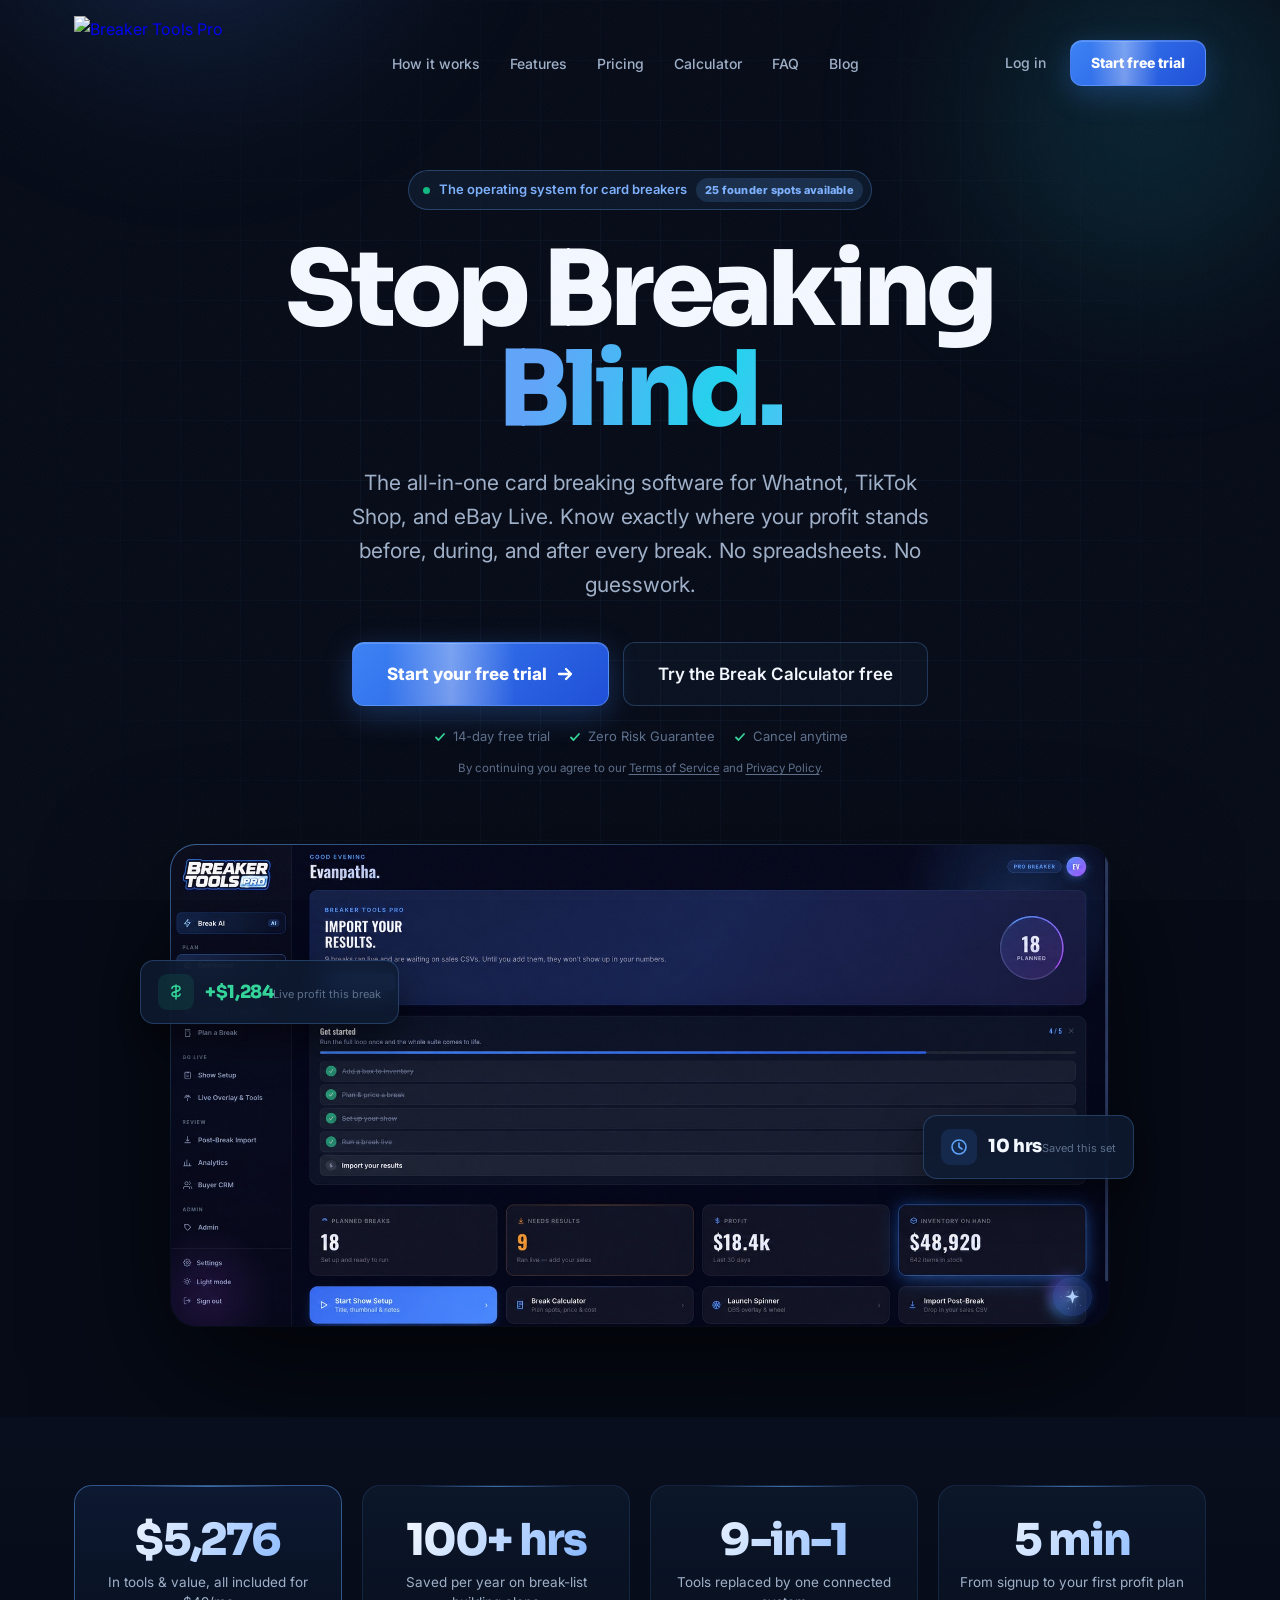
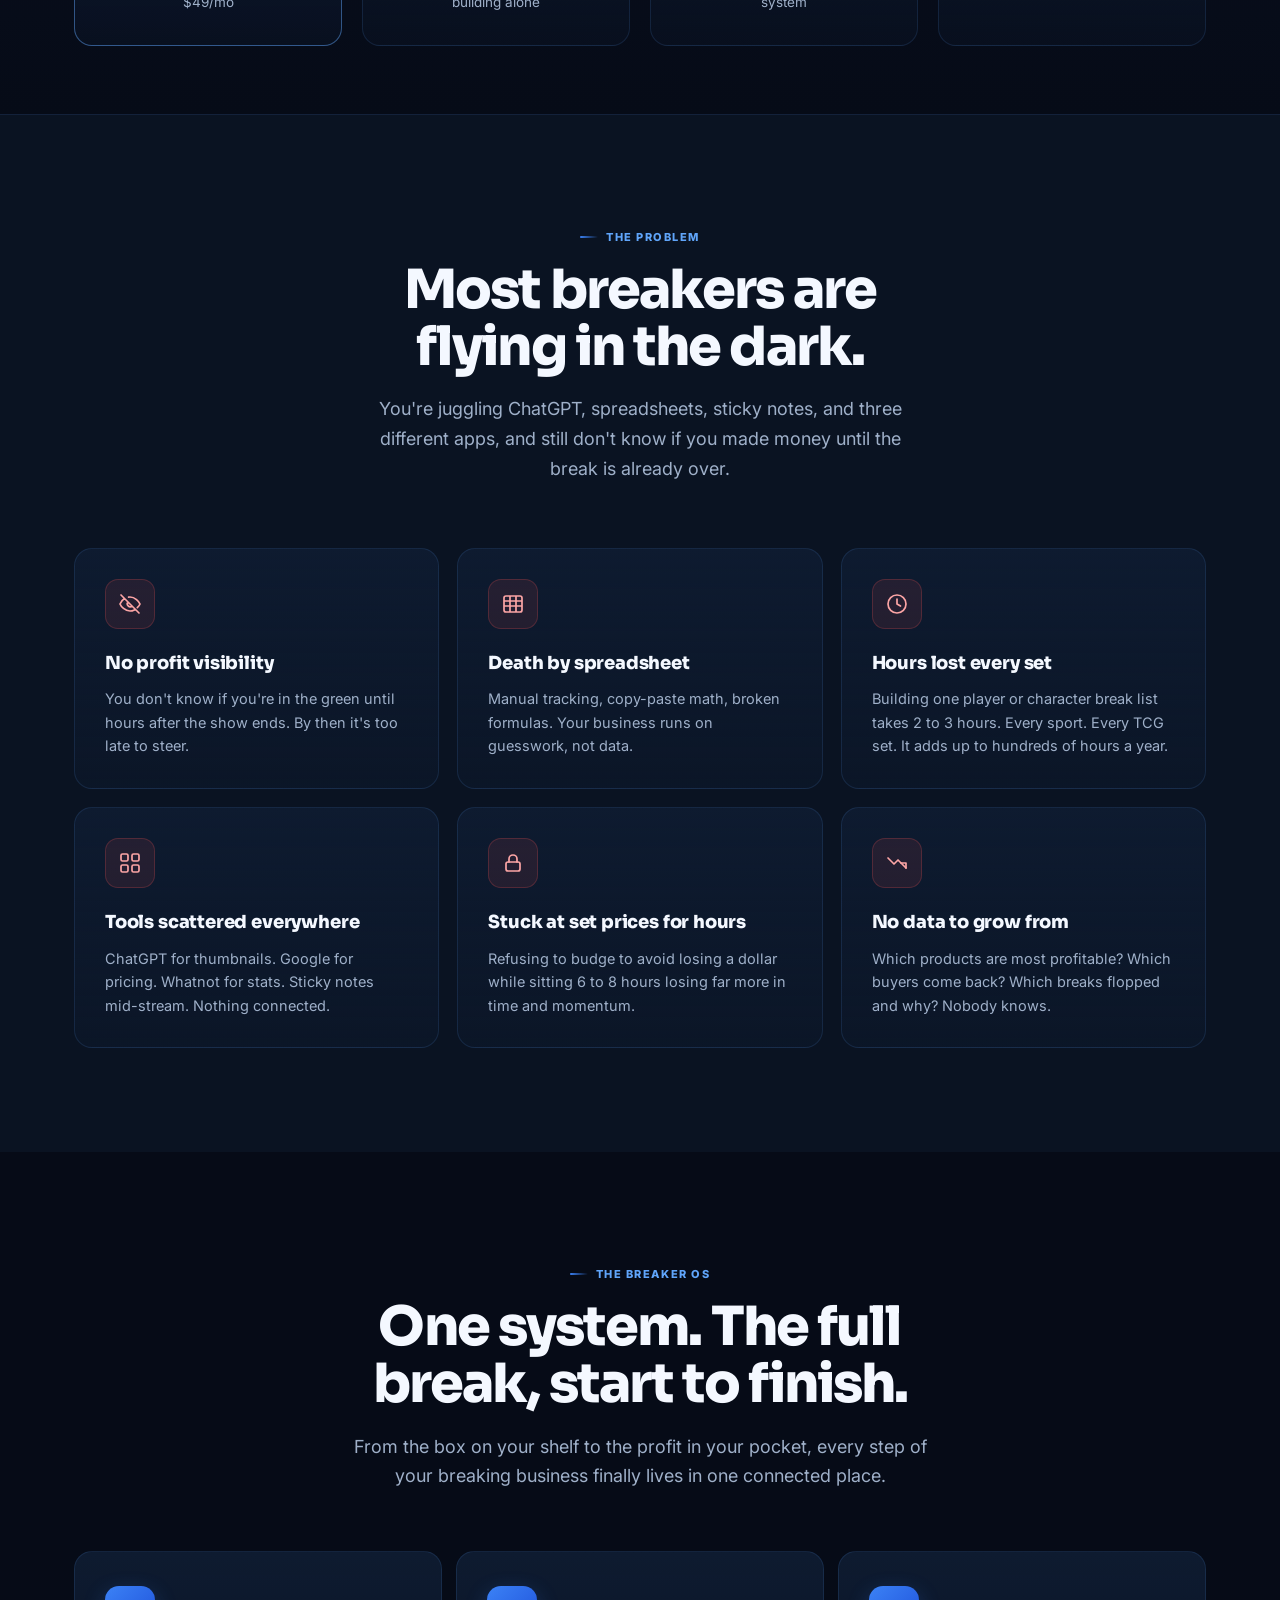
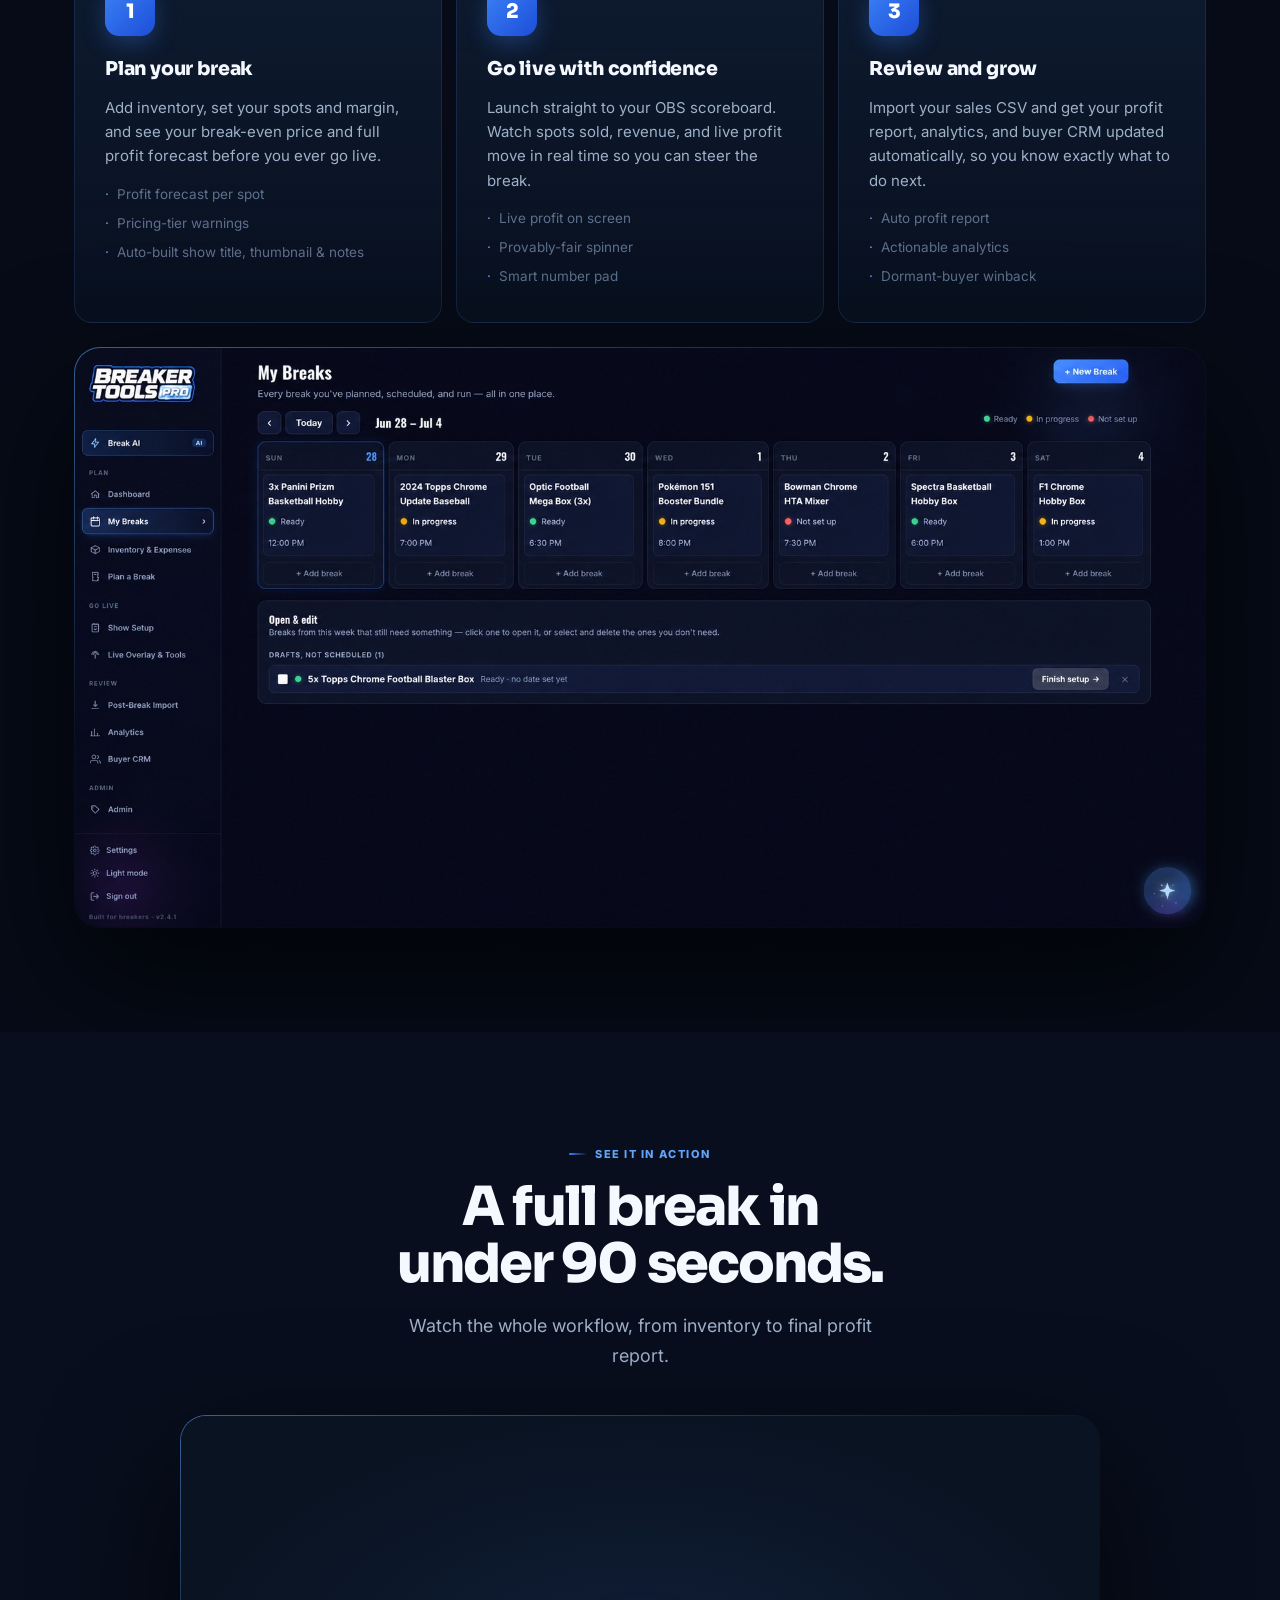
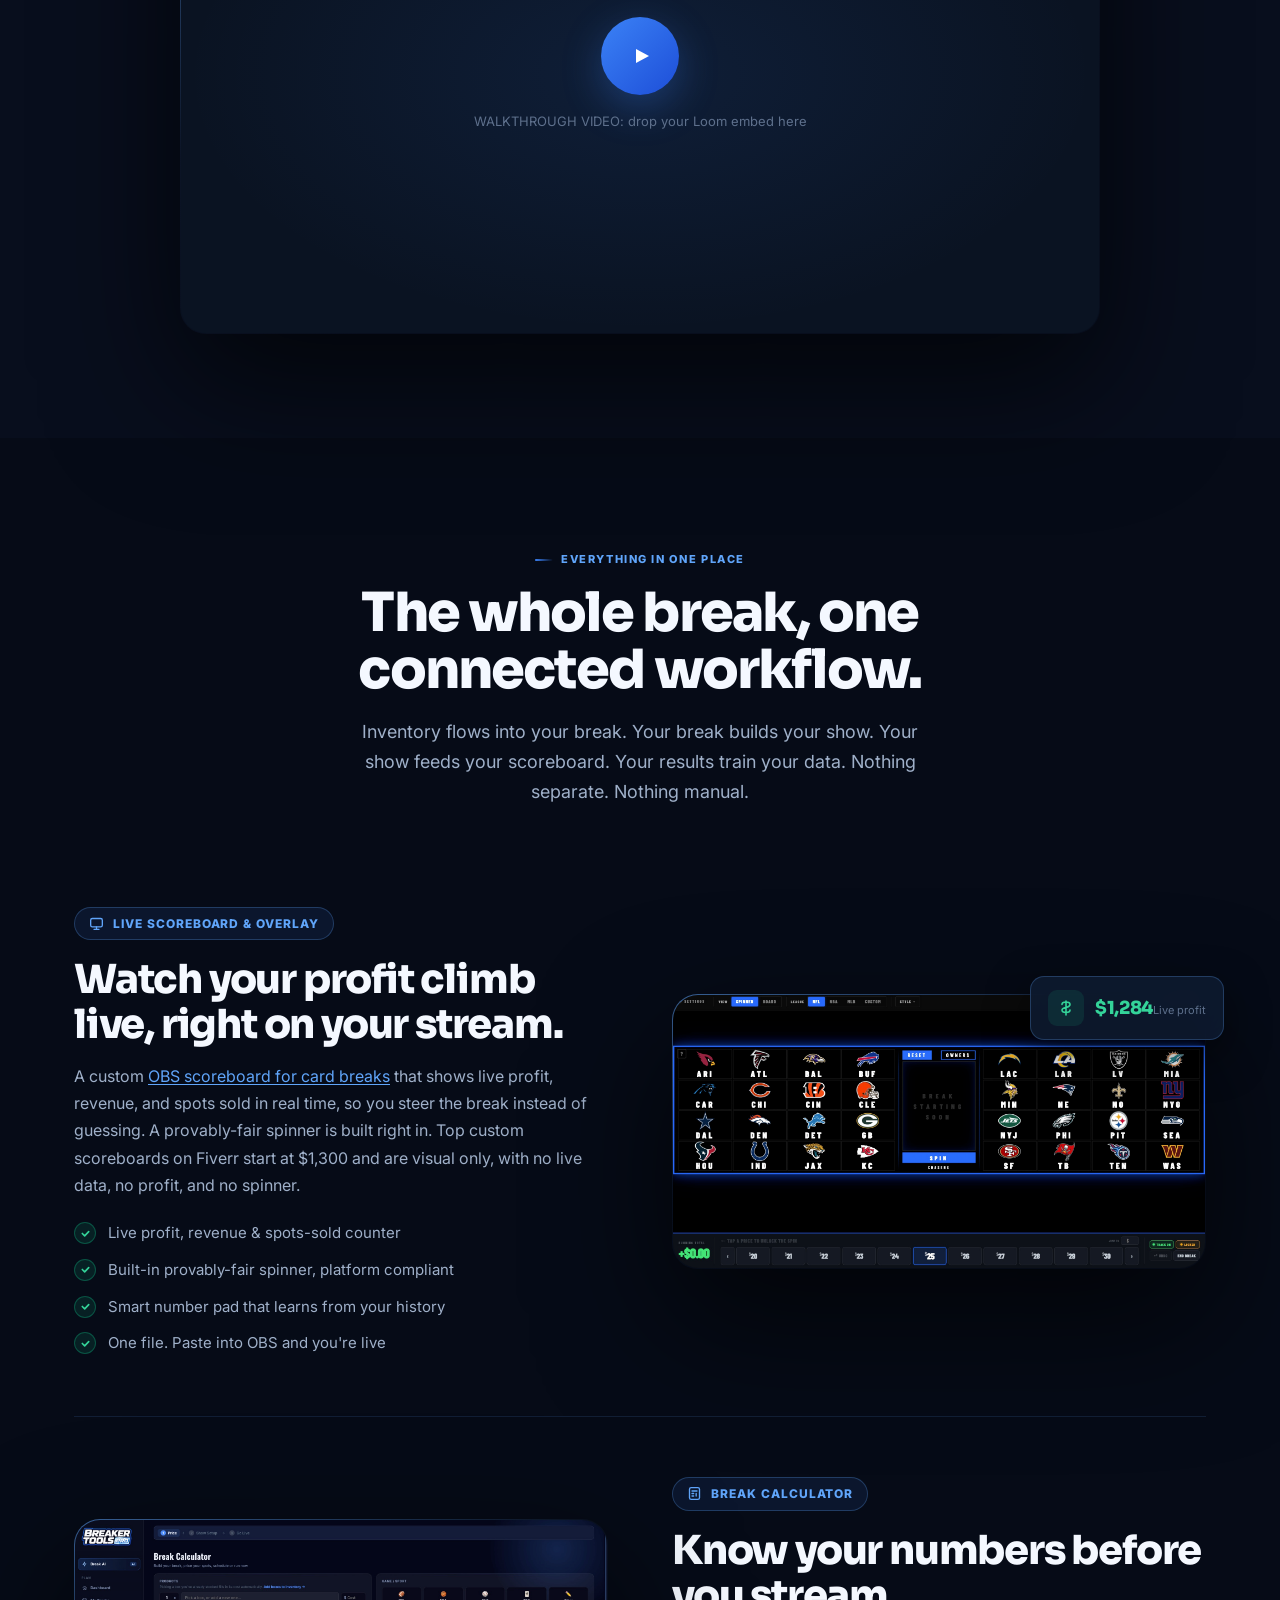
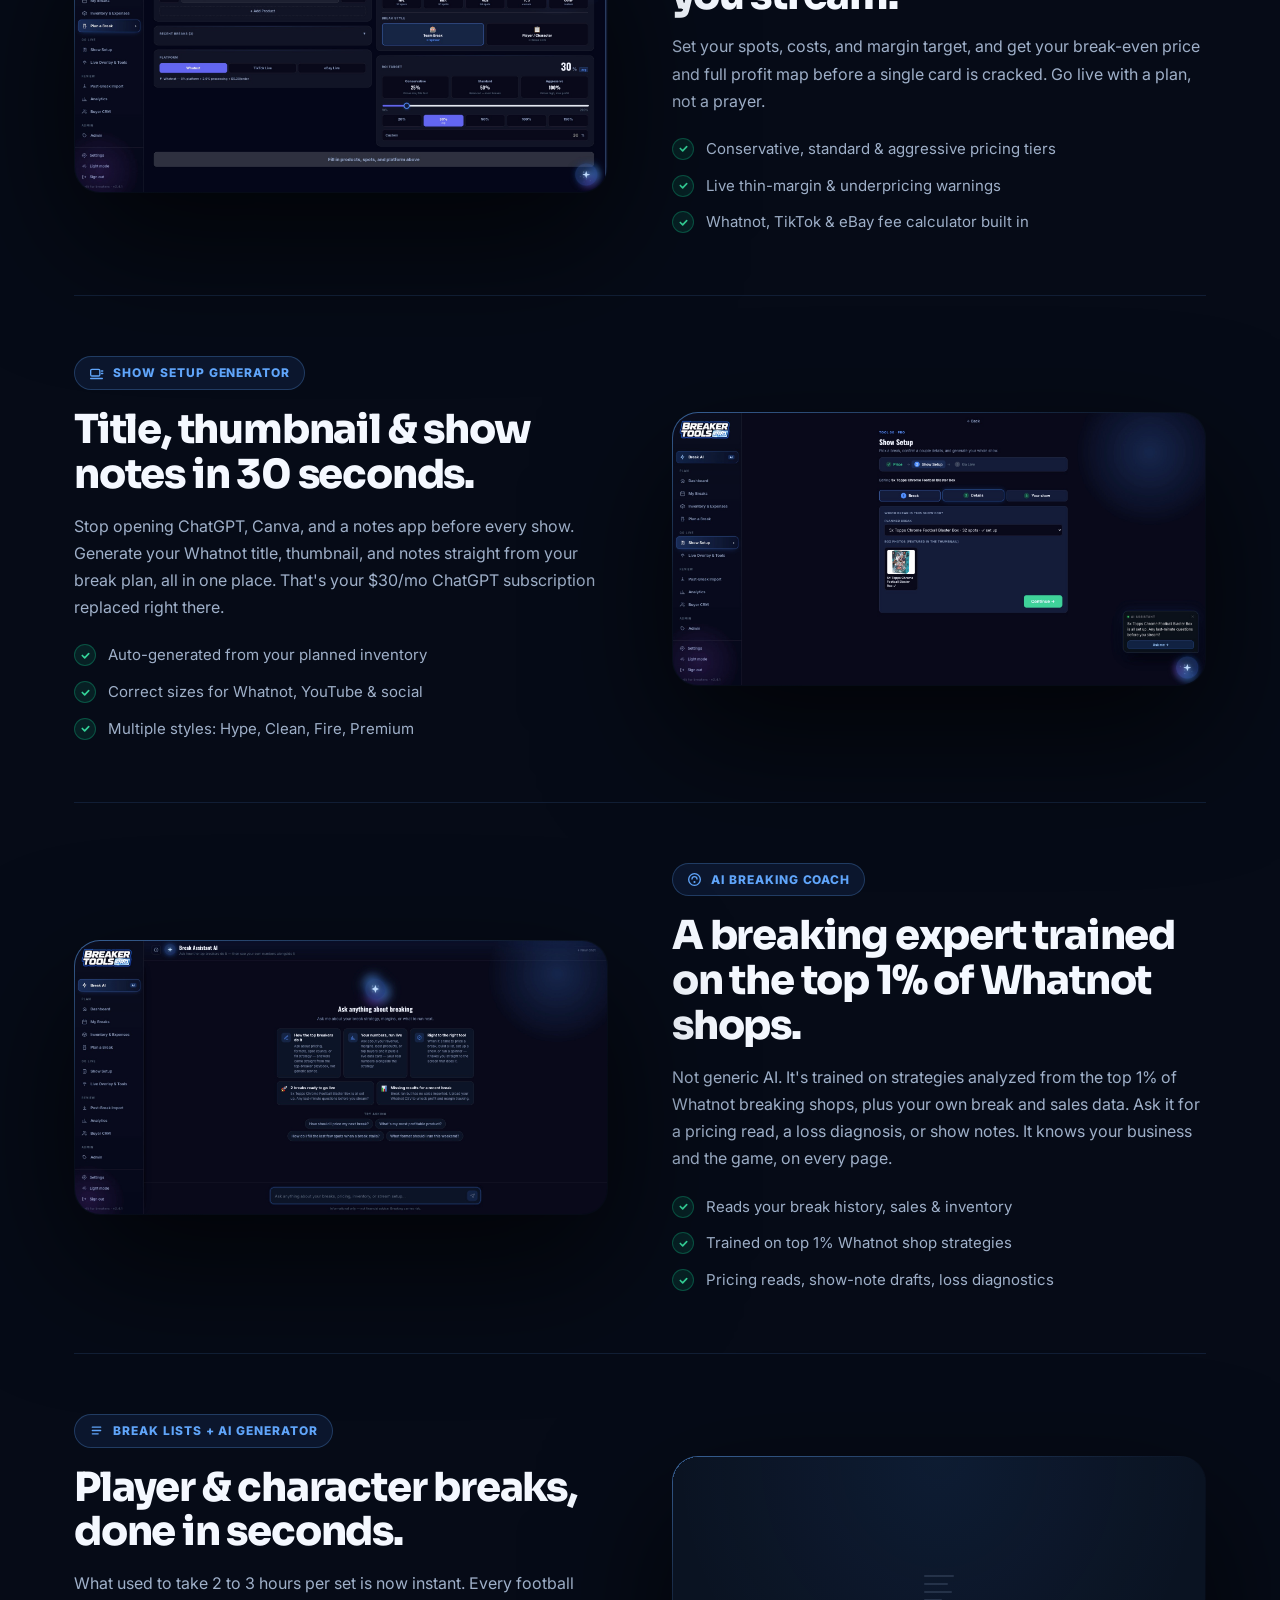
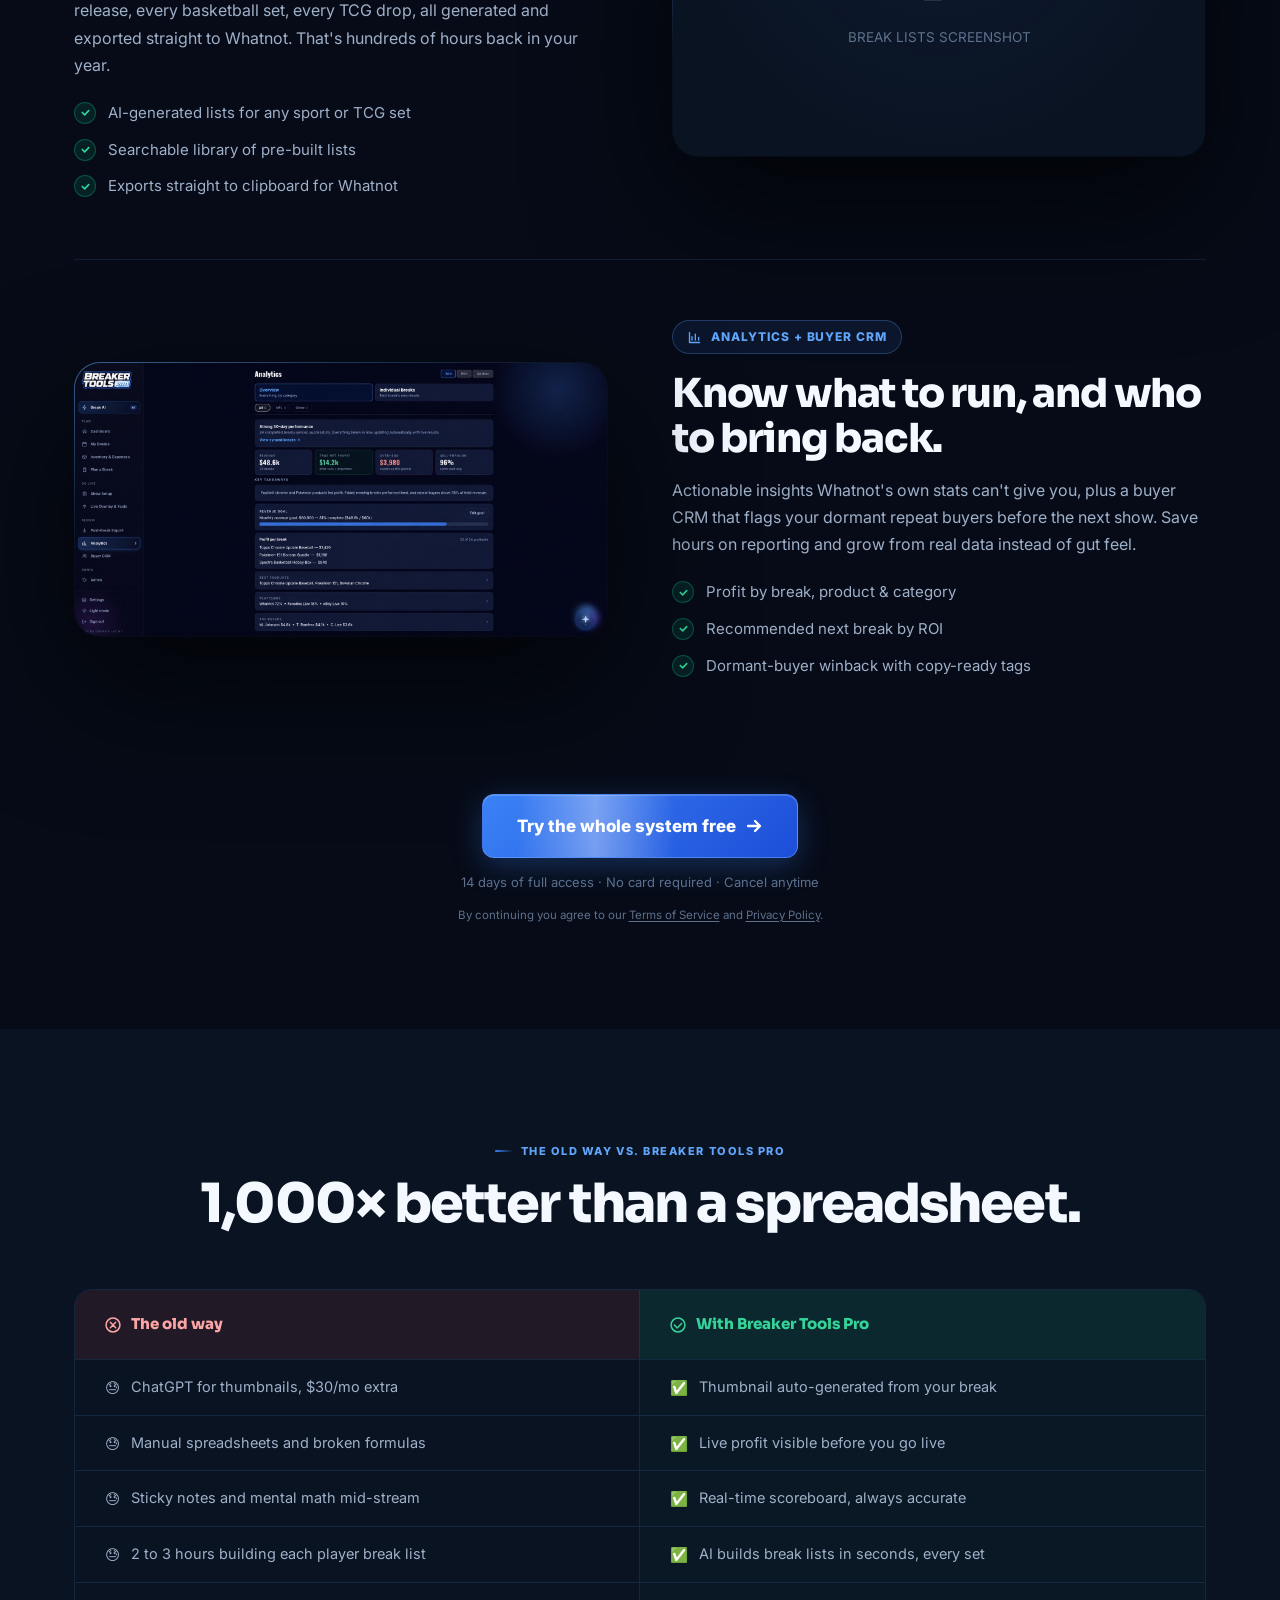
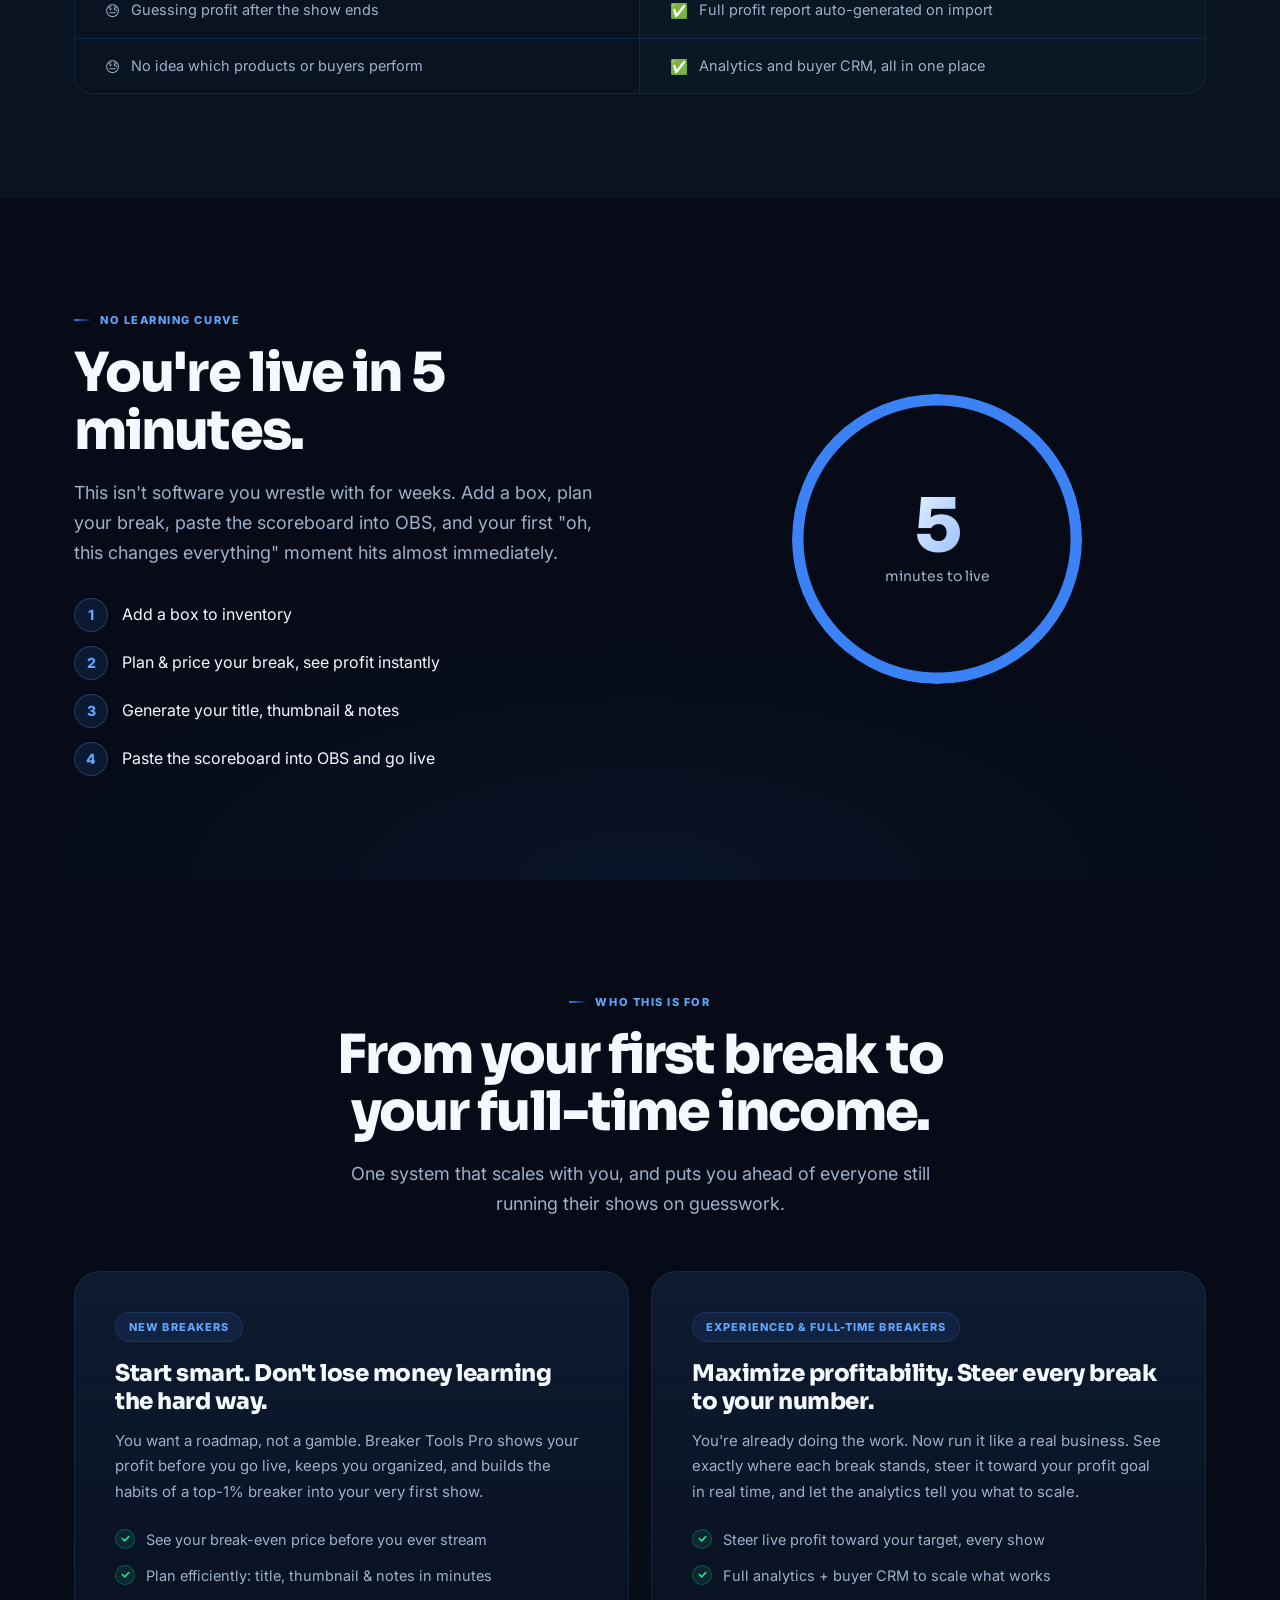
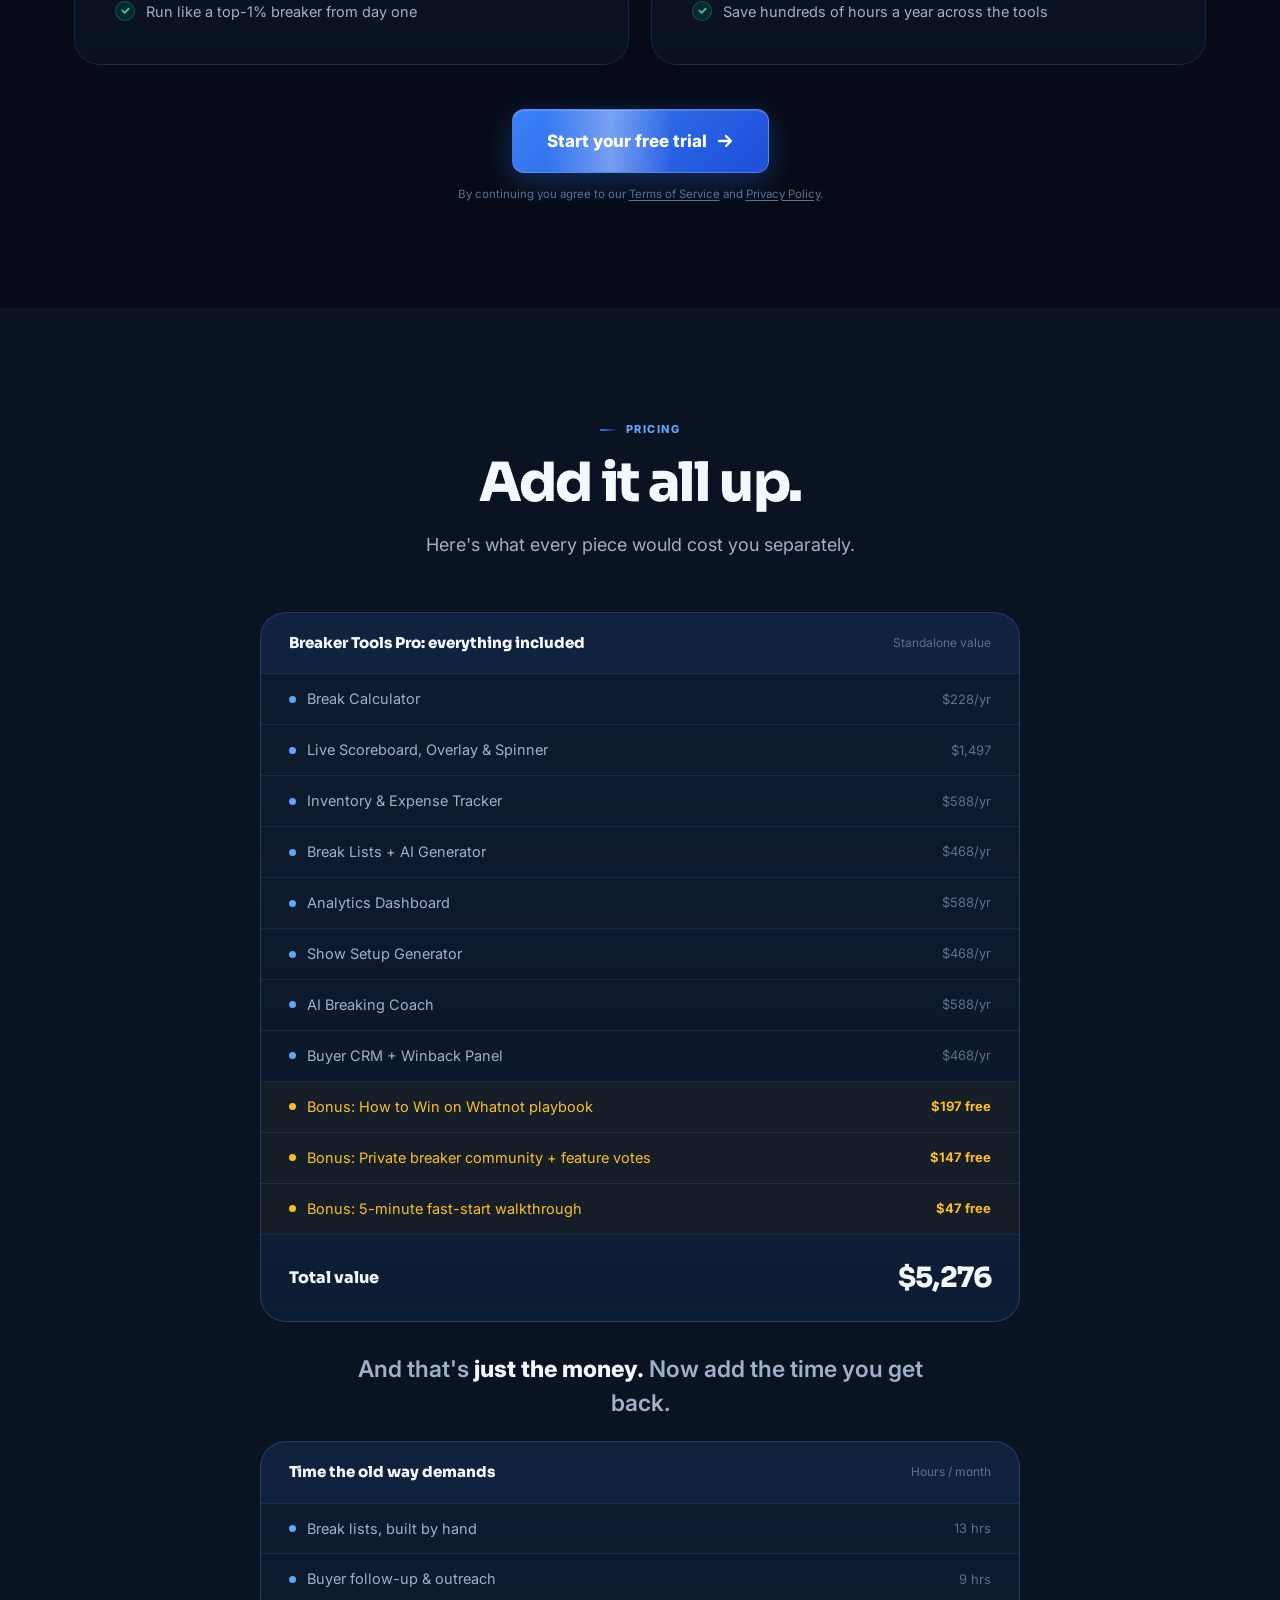
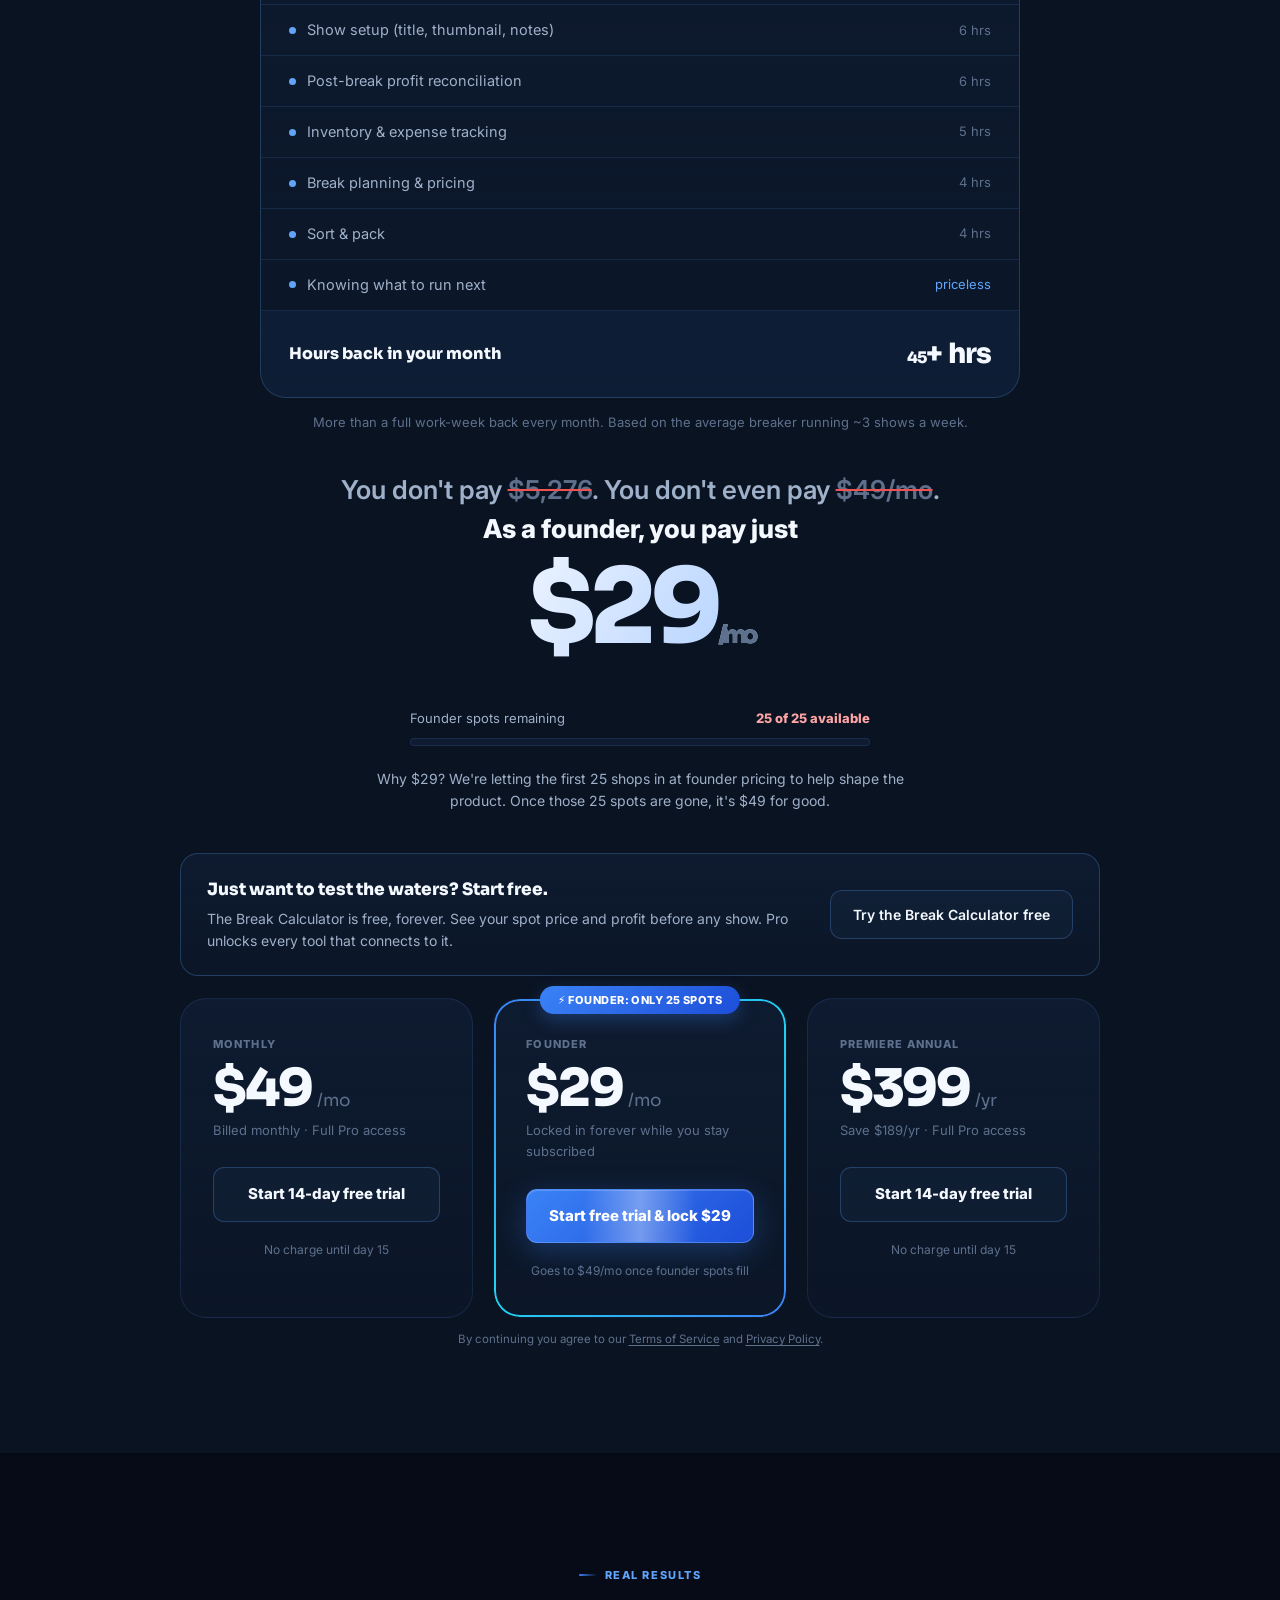
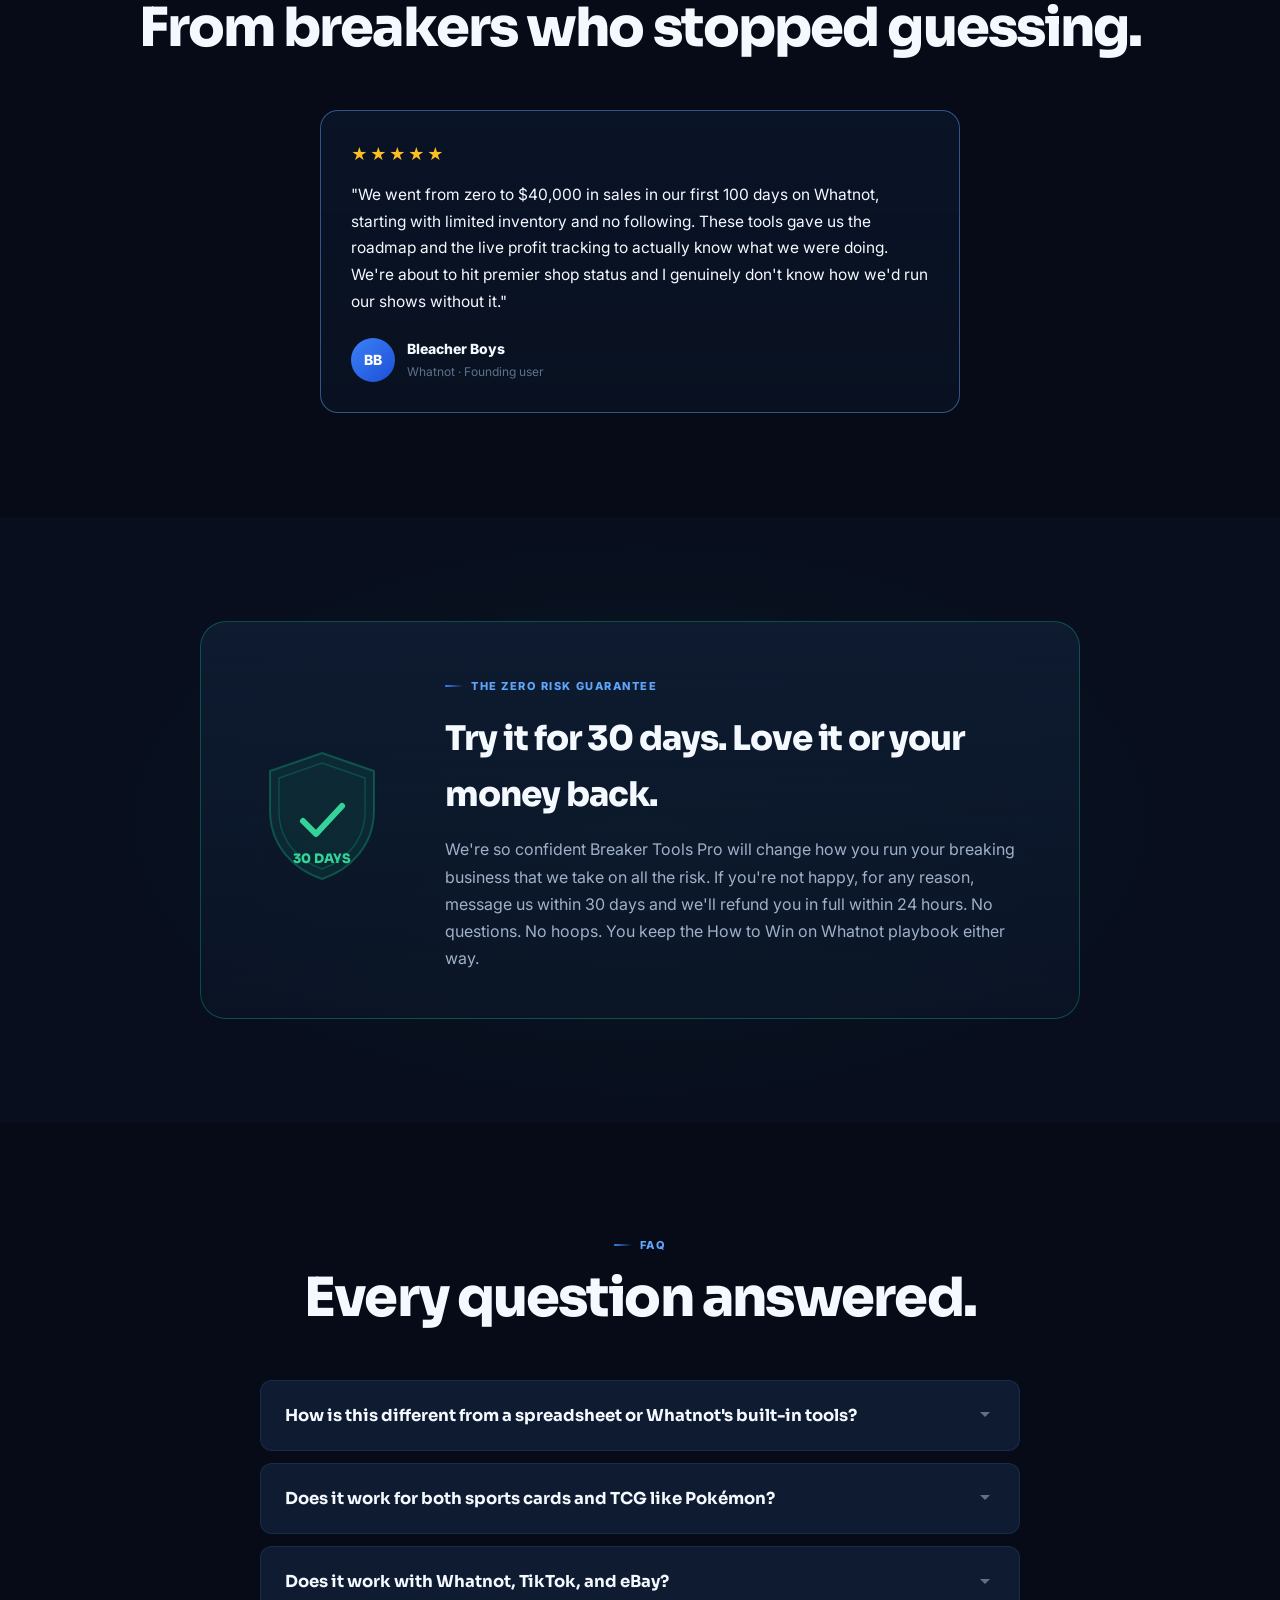
==== public/index.html @ 781dc57d "Free trial goes straight to signup: no card, no Stripe on the front door All 9 trial CTAs now link t" ====
<!DOCTYPE html>
<html lang="en">
<head>
  <meta charset="UTF-8" />
  <meta name="viewport" content="width=device-width, initial-scale=1.0" />
  <title>Card Breaking Software for Whatnot, TikTok &amp; eBay — Breaker Tools Pro</title>
  <meta name="description" content="The all-in-one card breaking software for Whatnot, TikTok Shop &amp; eBay Live breakers: break calculator, live OBS profit scoreboard, provably-fair spinner, AI break lists, and analytics in one connected system." />
  <meta name="keywords" content="card breaking software, breaking software, whatnot breaking software, fanatics live breaking software, obs overlay for card breaks, break calculator, sports card breaking software, tcg breaking software" />
  <meta property="og:title" content="Breaker Tools Pro — Card Breaking Software for Whatnot, TikTok &amp; eBay" />
  <meta property="og:description" content="Plan, run, and review every break in one place. Live OBS profit scoreboard, break calculator, AI break lists, and analytics for card breakers." />
  <meta property="og:type" content="website" />
  <meta property="og:url" content="https://breakertools.pro/" />
  <meta property="og:image" content="https://breakertools.pro/shot-dashboard.jpg" />
  <meta property="og:image:width" content="1752" />
  <meta property="og:image:height" content="898" />
  <meta name="twitter:card" content="summary_large_image" />
  <meta name="twitter:title" content="Breaker Tools Pro · Stop Breaking Blind" />
  <meta name="twitter:description" content="Know your profit before, during, and after every break. No spreadsheets. No guesswork." />
  <meta name="twitter:image" content="https://breakertools.pro/shot-dashboard.jpg" />
  <link rel="canonical" href="https://breakertools.pro/" />
  <link rel="icon" href="/favicon.svg" type="image/svg+xml" />
  <meta name="theme-color" content="#060B17" />
  <link rel="preload" as="image" href="/shot-dashboard.jpg" fetchpriority="high" />
  <link rel="preconnect" href="https://fonts.googleapis.com" />
  <link rel="preconnect" href="https://fonts.gstatic.com" crossorigin />
  <link href="https://fonts.googleapis.com/css2?family=Inter:wght@400;500;600;700;800;900&family=Sora:wght@600;700;800&display=swap" rel="stylesheet" />
  <script type="application/ld+json">
  {
    "@context": "https://schema.org",
    "@type": "SoftwareApplication",
    "name": "Breaker Tools Pro",
    "alternateName": "Card Breaking Software for Whatnot, TikTok & eBay",
    "url": "https://breakertools.pro/",
    "applicationCategory": "BusinessApplication",
    "applicationSubCategory": "Card Breaking Software",
    "operatingSystem": "Web",
    "description": "All-in-one card breaking software for sports card and TCG breakers on Whatnot, TikTok Shop, and eBay Live. Plan breaks with a fee-aware break calculator, track live profit on an OBS scoreboard while you stream, run a provably-fair spinner, generate AI break lists and show setups, and grow with analytics and a buyer CRM.",
    "featureList": [
      "Break calculator with Whatnot, TikTok Shop and eBay Live fees built in",
      "Live OBS profit scoreboard and stream overlay",
      "Provably-fair random spinner with per-platform compliance",
      "AI-generated player and character break lists",
      "Show Setup generator: titles, thumbnails and notes",
      "Profit analytics and buyer CRM"
    ],
    "offers": [
      { "@type": "Offer", "name": "Monthly", "price": "39", "priceCurrency": "USD" },
      { "@type": "Offer", "name": "Founder", "price": "29", "priceCurrency": "USD" },
      { "@type": "Offer", "name": "Annual", "price": "390", "priceCurrency": "USD" }
    ],
    "publisher": { "@type": "Organization", "name": "Breaker Tools Pro", "url": "https://breakertools.pro/" }
  }
  </script>
  <script type="application/ld+json">
  {
    "@context": "https://schema.org",
    "@type": "Organization",
    "name": "Breaker Tools Pro",
    "url": "https://breakertools.pro/",
    "logo": "https://breakertools.pro/logo.png",
    "description": "Breaker Tools Pro is card breaking software built by breakers, for breakers who run live card breaks on Whatnot, TikTok Shop, and eBay Live."
  }
  </script>
  <script type="application/ld+json">
  {
    "@context": "https://schema.org",
    "@type": "WebSite",
    "name": "Breaker Tools Pro",
    "url": "https://breakertools.pro/"
  }
  </script>
  <script type="application/ld+json">
  {
    "@context": "https://schema.org",
    "@type": "FAQPage",
    "mainEntity": [
      { "@type": "Question", "name": "What is the best breaking software for Whatnot?", "acceptedAnswer": { "@type": "Answer", "text": "Breaker Tools Pro is a purpose-built breaking software for Whatnot breakers. It plans your break with a Whatnot-fee-aware calculator, shows live profit on an OBS scoreboard while you stream, runs a provably-fair spinner, and builds your break lists and show setup — one connected system instead of a stack of spreadsheets and separate tools." } },
      { "@type": "Question", "name": "Does Breaker Tools Pro work with Whatnot, TikTok Shop, and eBay Live?", "acceptedAnswer": { "@type": "Answer", "text": "Yes. The break planning, OBS scoreboard, provably-fair spinner, break lists, and analytics work alongside any live-selling platform including Whatnot, TikTok Shop, and eBay Live. The break calculator has built-in fee presets for Whatnot, TikTok Shop, and eBay Live, plus a custom fee field for any other platform." } },
      { "@type": "Question", "name": "Is there an OBS overlay or scoreboard for card breaks?", "acceptedAnswer": { "@type": "Answer", "text": "Yes. Breaker Tools Pro includes a live OBS scoreboard overlay built specifically for card breaks. It shows real-time profit, revenue, and spots sold, includes a provably-fair spinner, and drops into any stream as a single OBS browser source — no editing software needed." } },
      { "@type": "Question", "name": "How is it different from a spreadsheet or Whatnot's built-in tools?", "acceptedAnswer": { "@type": "Answer", "text": "Spreadsheets and platform stats tell you what happened after the fact. Breaker Tools Pro is one connected system: it plans your break, shows your profit live while you stream, builds your lists and show setup, and turns results into analytics." } },
      { "@type": "Question", "name": "Does it work for both sports cards and TCG like Pokémon?", "acceptedAnswer": { "@type": "Answer", "text": "Yes. Sports breaks, TCG breaks (Pokémon, One Piece, Lorcana and more), player breaks, character breaks, random and set pricing are all supported." } },
      { "@type": "Question", "name": "What if it doesn't work for me?", "acceptedAnswer": { "@type": "Answer", "text": "Full 30-day money back guarantee, no questions asked, processed within 24 hours." } }
    ]
  }
  </script>
  <script defer src="/_vercel/insights/script.js"></script>
  <style>
    *, *::before, *::after { box-sizing: border-box; margin: 0; padding: 0; }

    :root {
      --bg:#060B17; --bg-2:#080E1D; --surface:#0A1322; --card:#0E1B30; --card-2:#122544; --card-hover:#15294A;
      --border:rgba(96,165,250,.13); --border-md:rgba(96,165,250,.26); --border-str:rgba(96,165,250,.46);
      --blue:#3B82F6; --blue-lt:#60A5FA; --blue-br:#7DB1FF; --blue-dk:#1D4ED8; --cyan:#22D3EE; --glow:rgba(59,130,246,.30);
      --text:#F4F8FF; --text-2:#9FB0C9; --text-3:#5E708C;
      --green:#10B981; --green-lt:#34D399; --green-bg:rgba(16,185,129,.12); --green-bd:rgba(16,185,129,.34);
      --red:#F05252; --red-bg:rgba(240,82,82,.10); --amber:#FBBF24; --amber-bg:rgba(251,191,36,.12); --amber-bd:rgba(251,191,36,.30); --purple:#A78BFA;
      --r:12px; --r-lg:18px; --r-xl:26px; --maxw:1180px;
    }
    html { scroll-behavior:smooth; -webkit-text-size-adjust:100%; }
    body { font-family:'Inter',system-ui,sans-serif; background:var(--bg); color:var(--text); line-height:1.65; overflow-x:hidden; position:relative; }
    body::after { content:''; position:fixed; inset:0; z-index:9000; pointer-events:none; opacity:.035;
      background-image:url("data:image/svg+xml,%3Csvg xmlns='http://www.w3.org/2000/svg' width='160' height='160'%3E%3Cfilter id='n'%3E%3CfeTurbulence type='fractalNoise' baseFrequency='0.85' numOctaves='3'/%3E%3C/filter%3E%3Crect width='100%25' height='100%25' filter='url(%23n)'/%3E%3C/svg%3E"); }
    .container { max-width:var(--maxw); margin:0 auto; padding:0 24px; }
    .sr-only { position:absolute; width:1px; height:1px; overflow:hidden; clip:rect(0,0,0,0); }

    @keyframes fadeUp { from{opacity:0;transform:translateY(30px)} to{opacity:1;transform:translateY(0)} }
    @keyframes fadeIn { from{opacity:0} to{opacity:1} }
    @keyframes pulseDot { 0%,100%{box-shadow:0 0 0 0 rgba(16,185,129,.55)} 50%{box-shadow:0 0 0 7px rgba(16,185,129,0)} }
    @keyframes float { 0%,100%{transform:translateY(0)} 50%{transform:translateY(-9px)} }
    @keyframes floatSlow { 0%,100%{transform:translateY(0) rotate(0)} 50%{transform:translateY(-14px) rotate(1.5deg)} }
    @keyframes auroraA { 0%{transform:translate(-12%,-8%) scale(1)} 50%{transform:translate(10%,6%) scale(1.18)} 100%{transform:translate(-12%,-8%) scale(1)} }
    @keyframes auroraB { 0%{transform:translate(14%,10%) scale(1.1)} 50%{transform:translate(-10%,-6%) scale(.92)} 100%{transform:translate(14%,10%) scale(1.1)} }
    @keyframes shimmer { 0%{background-position:0% 50%} 100%{background-position:200% 50%} }
    @keyframes shine { 0%{transform:translateX(-120%) skewX(-18deg)} 60%,100%{transform:translateX(220%) skewX(-18deg)} }
    @keyframes glowPulse { 0%,100%{opacity:.5} 50%{opacity:1} }
    .reveal { opacity:0; transform:translateY(30px); transition:opacity .7s cubic-bezier(.16,1,.3,1),transform .7s cubic-bezier(.16,1,.3,1); }
    .reveal.visible { opacity:1; transform:translateY(0); }
    .rd-1{transition-delay:.08s} .rd-2{transition-delay:.16s} .rd-3{transition-delay:.24s} .rd-4{transition-delay:.32s} .rd-5{transition-delay:.40s}
    .pain-grid .pain-card:nth-child(1){transition-delay:.04s} .pain-grid .pain-card:nth-child(2){transition-delay:.10s} .pain-grid .pain-card:nth-child(3){transition-delay:.16s}
    .pain-grid .pain-card:nth-child(4){transition-delay:.22s} .pain-grid .pain-card:nth-child(5){transition-delay:.28s} .pain-grid .pain-card:nth-child(6){transition-delay:.34s}
    @media (prefers-reduced-motion:reduce){ *,*::before,*::after{animation:none!important;transition:none!important} .reveal{opacity:1;transform:none} }

    /* NAV */
    nav { position:fixed; top:0; left:0; right:0; z-index:500; padding:16px 0; transition:background .35s,border-color .35s,padding .35s; border-bottom:1px solid transparent; }
    nav.scrolled { background:rgba(6,11,23,.78); backdrop-filter:blur(18px) saturate(140%); border-bottom:1px solid var(--border); padding:11px 0; }
    .nav-inner { display:flex; align-items:center; justify-content:space-between; gap:20px; }
    .nav-logo { display:flex; align-items:center; text-decoration:none; }
    .nav-logo-img { height:94px; width:auto; display:block; transition:height .35s; }
    nav.scrolled .nav-logo-img { height:68px; }
    .nav-links { display:flex; align-items:center; gap:30px; list-style:none; }
    .nav-links a { color:var(--text-2); text-decoration:none; font-size:14px; font-weight:500; position:relative; transition:color .2s; }
    .nav-links a::after { content:''; position:absolute; left:0; bottom:-5px; height:2px; width:0; background:var(--blue-lt); border-radius:2px; transition:width .25s; }
    .nav-links a:hover { color:var(--text); } .nav-links a:hover::after { width:100%; }
    .nav-links-mobile-only { display:none; }
    .nav-actions { display:flex; align-items:center; gap:8px; }
    .nav-burger { display:none; align-items:center; justify-content:center; width:38px; height:38px; border-radius:9px; border:1px solid var(--border-md); background:rgba(96,165,250,.06); color:var(--text); cursor:pointer; }
    .btn-ghost { color:var(--text-2); text-decoration:none; font-size:14px; font-weight:500; padding:9px 16px; border-radius:9px; transition:color .2s,background .2s; }
    .btn-ghost:hover { color:var(--text); background:var(--card); }
    .btn-primary { position:relative; overflow:hidden; background:linear-gradient(135deg,var(--blue),var(--blue-dk)); color:#fff; text-decoration:none; font-weight:800; display:inline-flex; align-items:center; gap:9px; border-radius:12px; border:1px solid rgba(125,177,255,.4); box-shadow:0 8px 30px var(--glow),inset 0 1px 0 rgba(255,255,255,.18); transition:transform .18s cubic-bezier(.16,1,.3,1),box-shadow .25s; }
    .btn-primary::before { content:''; position:absolute; top:0; bottom:0; width:50%; background:linear-gradient(90deg,transparent,rgba(255,255,255,.35),transparent); animation:shine 4.5s ease-in-out infinite; }
    .btn-primary:hover { transform:translateY(-3px); box-shadow:0 16px 46px rgba(59,130,246,.5),inset 0 1px 0 rgba(255,255,255,.25); }
    .btn-nav { font-size:14px; padding:10px 20px; }
    .btn-lg { font-size:17px; padding:17px 34px; }
    .btn-outline { color:var(--text); text-decoration:none; font-weight:600; border:1px solid var(--border-md); border-radius:12px; display:inline-flex; align-items:center; gap:9px; background:rgba(96,165,250,.04); transition:color .2s,border-color .2s,background .2s,transform .18s; }
    .btn-outline:hover { border-color:var(--blue); background:rgba(59,130,246,.1); transform:translateY(-2px); }
    .btn-outline.btn-lg { font-size:17px; padding:17px 34px; }

    /* HERO */
    .hero { position:relative; min-height:100vh; display:flex; align-items:center; padding:170px 0 90px; overflow:hidden; }
    .aurora { position:absolute; inset:-20%; z-index:0; pointer-events:none; filter:blur(70px); }
    .aurora i { position:absolute; border-radius:50%; opacity:.5; }
    .aurora .a1 { width:620px; height:620px; left:8%; top:-8%; background:radial-gradient(circle,rgba(59,130,246,.55),transparent 62%); animation:auroraA 16s ease-in-out infinite; }
    .aurora .a2 { width:560px; height:560px; right:6%; top:6%; background:radial-gradient(circle,rgba(34,211,238,.34),transparent 62%); animation:auroraB 19s ease-in-out infinite; }
    .aurora .a3 { width:520px; height:520px; left:38%; bottom:-18%; background:radial-gradient(circle,rgba(124,58,237,.30),transparent 62%); animation:auroraA 22s ease-in-out infinite; }
    .hero-grid { position:absolute; inset:0; z-index:0; pointer-events:none; background-image:linear-gradient(rgba(96,165,250,.05) 1px,transparent 1px),linear-gradient(90deg,rgba(96,165,250,.05) 1px,transparent 1px); background-size:60px 60px; mask-image:radial-gradient(ellipse 70% 60% at 50% 35%,black 30%,transparent 78%); }
    .spotlight { position:absolute; width:600px; height:600px; border-radius:50%; pointer-events:none; z-index:1; background:radial-gradient(circle,rgba(96,165,250,.10),transparent 60%); transform:translate(-50%,-50%); transition:opacity .4s; opacity:0; }
    .hero-content { position:relative; z-index:2; text-align:center; max-width:940px; margin:0 auto; }
    .hero-badge { display:inline-flex; align-items:center; gap:9px; background:rgba(96,165,250,.08); border:1px solid rgba(96,165,250,.3); border-radius:999px; padding:7px 8px 7px 14px; font-size:13px; font-weight:600; color:var(--blue-br); margin-bottom:30px; animation:fadeIn .8s ease both; backdrop-filter:blur(8px); }
    .badge-dot { width:7px; height:7px; background:var(--green); border-radius:50%; animation:pulseDot 2s infinite; }
    .badge-pill { background:rgba(96,165,250,.16); color:var(--blue-br); font-size:11px; font-weight:800; padding:3px 9px; border-radius:999px; letter-spacing:.02em; }
    .hero-h1 { font-family:'Sora',sans-serif; font-size:clamp(54px,9.5vw,104px); font-weight:800; letter-spacing:-.045em; line-height:.96; margin-bottom:26px; animation:fadeUp .85s cubic-bezier(.16,1,.3,1) .08s both; }
    .hero-h1 .accent { background:linear-gradient(110deg,var(--blue-lt) 10%,var(--cyan) 40%,var(--blue-br) 70%,var(--blue-lt) 90%); background-size:200% auto; -webkit-background-clip:text; background-clip:text; color:transparent; animation:shimmer 4.5s linear infinite; }
    .hero-sub { font-size:clamp(17px,2.3vw,21px); color:var(--text-2); max-width:600px; margin:0 auto 40px; line-height:1.62; animation:fadeUp .85s cubic-bezier(.16,1,.3,1) .2s both; }
    .hero-ctas { display:flex; align-items:center; justify-content:center; gap:14px; flex-wrap:wrap; margin-bottom:20px; animation:fadeUp .85s cubic-bezier(.16,1,.3,1) .3s both; }
    .hero-note { font-size:13px; color:var(--text-3); display:flex; gap:18px; justify-content:center; flex-wrap:wrap; animation:fadeUp .85s cubic-bezier(.16,1,.3,1) .4s both; }
    .hero-note span { display:inline-flex; align-items:center; gap:6px; } .hero-note svg { color:var(--green-lt); }
    .hero-visual { margin-top:66px; position:relative; z-index:2; animation:fadeUp 1.1s cubic-bezier(.16,1,.3,1) .5s both; }
    .frame { position:relative; border-radius:var(--r-xl); padding:1px; background:linear-gradient(160deg,rgba(96,165,250,.55),rgba(96,165,250,.04) 40%,transparent 70%); box-shadow:0 50px 130px rgba(0,0,0,.7); }
    .frame-inner { border-radius:calc(var(--r-xl) - 1px); overflow:hidden; background:var(--surface); }
    .frame-inner img { width:100%; height:auto; display:block; }
    .shot-ph { aspect-ratio:16/9; display:flex; flex-direction:column; align-items:center; justify-content:center; gap:14px; color:var(--text-3); font-size:13.5px; text-align:center; padding:20px; background:radial-gradient(ellipse at 50% 0%,rgba(59,130,246,.08),transparent 70%),var(--surface); }
    .shot-ph svg { opacity:.3; }
    .float-chip { position:absolute; background:rgba(14,27,48,.88); backdrop-filter:blur(12px); border:1px solid var(--border-md); border-radius:14px; padding:13px 17px; display:flex; align-items:center; gap:11px; box-shadow:0 16px 40px rgba(0,0,0,.5); z-index:3; }
    .float-chip .fc-ico { width:36px; height:36px; border-radius:9px; display:flex; align-items:center; justify-content:center; flex-shrink:0; }
    .float-chip .fc-val { font-size:18px; font-weight:900; font-family:'Sora',sans-serif; letter-spacing:-.02em; line-height:1; }
    .float-chip .fc-lbl { font-size:11px; color:var(--text-3); margin-top:3px; }
    .fc-1 { left:-30px; top:24%; animation:floatSlow 6s ease-in-out infinite; }
    .fc-2 { right:-24px; top:56%; animation:floatSlow 7s ease-in-out infinite .8s; }

    /* STATS */
    .stats { background:linear-gradient(180deg,var(--bg-2),var(--bg)); padding:68px 0; border-bottom:1px solid var(--border); }
    .stats-grid { display:grid; grid-template-columns:repeat(auto-fit,minmax(210px,1fr)); gap:20px; }
    .stat-card { position:relative; text-align:center; padding:32px 20px; border-radius:var(--r-lg); background:linear-gradient(180deg,rgba(14,27,48,.7),rgba(14,27,48,.25)); border:1px solid var(--border); overflow:hidden; }
    .stat-card.hl { border-color:var(--border-str); background:linear-gradient(180deg,rgba(59,130,246,.10),rgba(14,27,48,.3)); }
    .stat-card::before { content:''; position:absolute; top:0; left:50%; transform:translateX(-50%); width:60%; height:1px; background:linear-gradient(90deg,transparent,var(--blue-lt),transparent); opacity:.6; }
    .stat-num { font-family:'Sora',sans-serif; font-size:44px; font-weight:800; letter-spacing:-.04em; line-height:1; background:linear-gradient(120deg,#fff,var(--blue-br)); -webkit-background-clip:text; background-clip:text; color:transparent; }
    .stat-lbl { font-size:13.5px; color:var(--text-2); margin-top:10px; line-height:1.5; }

    /* SECTION SHARED */
    section { padding:104px 0; position:relative; scroll-margin-top:140px; }
    .s-label { display:inline-flex; align-items:center; gap:8px; font-size:11px; font-weight:800; letter-spacing:.14em; text-transform:uppercase; color:var(--blue-lt); margin-bottom:16px; }
    .s-label::before { content:''; width:18px; height:2px; background:linear-gradient(90deg,var(--blue),transparent); border-radius:2px; }
    .s-title { font-family:'Sora',sans-serif; font-size:clamp(31px,5vw,54px); font-weight:800; letter-spacing:-.035em; line-height:1.06; margin-bottom:18px; }
    .s-sub { font-size:18px; color:var(--text-2); line-height:1.66; }
    .center { text-align:center; } .center .s-label { justify-content:center; }

    /* PROBLEM */
    .problem { background:var(--surface); }
    .pain-grid { display:grid; grid-template-columns:repeat(auto-fit,minmax(290px,1fr)); gap:18px; }
    .pain-card { position:relative; background:linear-gradient(180deg,var(--card),rgba(14,27,48,.4)); border:1px solid var(--border); border-radius:var(--r-lg); padding:30px; transition:border-color .35s,transform .35s,box-shadow .35s; }
    .pain-card:hover { border-color:rgba(240,82,82,.4); transform:translateY(-6px); box-shadow:0 24px 60px rgba(0,0,0,.4); }
    .pain-ico { width:50px; height:50px; border-radius:13px; background:var(--red-bg); border:1px solid rgba(240,82,82,.22); display:flex; align-items:center; justify-content:center; color:#FCA5A5; margin-bottom:20px; }
    .pain-card h3 { font-size:18px; font-weight:800; margin-bottom:9px; font-family:'Sora',sans-serif; letter-spacing:-.01em; }
    .pain-card p { font-size:14.5px; color:var(--text-2); line-height:1.62; }

    /* STEPS */
    .steps-row { display:grid; grid-template-columns:repeat(auto-fit,minmax(250px,1fr)); gap:14px; }
    .step { position:relative; background:linear-gradient(180deg,var(--card),rgba(14,27,48,.35)); border:1px solid var(--border); border-radius:var(--r-lg); padding:34px 30px; transition:transform .35s,border-color .35s; }
    .step:hover { transform:translateY(-6px); border-color:var(--border-str); }
    .step-num { width:50px; height:50px; border-radius:14px; display:flex; align-items:center; justify-content:center; font-family:'Sora',sans-serif; font-size:20px; font-weight:800; color:#fff; margin-bottom:18px; background:linear-gradient(135deg,var(--blue),var(--blue-dk)); box-shadow:0 8px 22px var(--glow); }
    .step h3 { font-size:19px; font-weight:800; margin-bottom:10px; font-family:'Sora',sans-serif; letter-spacing:-.01em; }
    .step p { font-size:15px; color:var(--text-2); line-height:1.62; }
    .step ul { list-style:none; margin-top:14px; display:flex; flex-direction:column; gap:7px; }
    .step ul li { font-size:13.5px; color:var(--text-3); display:flex; gap:8px; } .step ul li::before { content:'·'; color:var(--blue-lt); }

    /* VIDEO */
    .vid { background:var(--bg-2); }
    .vid-wrap { max-width:920px; margin:0 auto; }
    .vid-frame { cursor:pointer; }
    .vid-ph { aspect-ratio:16/9; display:flex; flex-direction:column; align-items:center; justify-content:center; gap:16px; position:relative; background:radial-gradient(ellipse at 50% 50%,rgba(59,130,246,.10),transparent 70%),var(--surface); transition:background .3s; }
    .vid-frame:hover .vid-ph { background:radial-gradient(ellipse at 50% 50%,rgba(59,130,246,.16),transparent 70%),var(--surface); }
    .vid-play { width:78px; height:78px; border-radius:50%; background:linear-gradient(135deg,var(--blue),var(--blue-dk)); display:flex; align-items:center; justify-content:center; box-shadow:0 12px 40px var(--glow); animation:float 3s ease-in-out infinite; transition:transform .2s; }
    .vid-frame:hover .vid-play { transform:scale(1.1); }
    .vid-ph span { font-size:13px; color:var(--text-3); }

    /* FEATURE ROWS */
    .feat-row { display:grid; grid-template-columns:1fr 1fr; gap:64px; align-items:center; padding:60px 0; }
    .feat-row + .feat-row { border-top:1px solid var(--border); }
    .feat-row.rev .feat-txt { order:2; }
    .feat-txt h2 { font-family:'Sora',sans-serif; font-size:clamp(26px,3.6vw,40px); font-weight:800; letter-spacing:-.03em; line-height:1.12; margin-bottom:15px; }
    .feat-txt > p { font-size:16px; color:var(--text-2); line-height:1.7; margin-bottom:22px; }
    .feat-pts { list-style:none; display:flex; flex-direction:column; gap:12px; }
    .feat-pts li { display:flex; align-items:flex-start; gap:12px; font-size:15px; color:var(--text-2); }
    .check { flex-shrink:0; width:22px; height:22px; border-radius:50%; background:var(--green-bg); border:1px solid var(--green-bd); display:flex; align-items:center; justify-content:center; margin-top:1px; }
    .feat-vis { position:relative; }
    .feat-tag { display:inline-flex; align-items:center; gap:9px; font-size:12px; font-weight:800; letter-spacing:.08em; text-transform:uppercase; color:var(--blue-lt); background:rgba(59,130,246,.1); border:1px solid var(--border-md); border-radius:999px; padding:6px 14px; margin-bottom:18px; }
    .feat-tag svg { width:15px; height:15px; }

    /* COMPARE */
    .compare { background:var(--surface); }
    .cmp-table { display:grid; grid-template-columns:1fr 1fr; border-radius:var(--r-lg); overflow:hidden; border:1px solid var(--border); }
    .cmp-hd { padding:22px 30px; font-size:15px; font-weight:800; display:flex; align-items:center; gap:10px; font-family:'Sora',sans-serif; }
    .cmp-before .cmp-hd { background:var(--red-bg); color:#FCA5A5; border-right:1px solid var(--border); }
    .cmp-after .cmp-hd { background:var(--green-bg); color:var(--green-lt); }
    .cmp-cell { padding:16px 30px; font-size:14.5px; color:var(--text-2); border-top:1px solid var(--border); display:flex; align-items:flex-start; gap:11px; line-height:1.5; }
    .cmp-before .cmp-cell { border-right:1px solid var(--border); }
    .cmp-after .cmp-cell { background:rgba(16,185,129,.03); }
    .ci { flex-shrink:0; margin-top:1px; }

    /* SPEED */
    .speed { background:radial-gradient(ellipse 80% 60% at 50% 100%,rgba(59,130,246,.08),transparent 60%),var(--bg); }
    .speed-inner { display:grid; grid-template-columns:1fr 1fr; gap:56px; align-items:center; }
    .speed-clock { position:relative; aspect-ratio:1; max-width:290px; margin:0 auto; display:flex; align-items:center; justify-content:center; }
    .clock-ring { position:absolute; inset:0; border-radius:50%; border:2px solid var(--border); }
    .clock-fill { position:absolute; inset:0; border-radius:50%; background:conic-gradient(var(--blue) 0deg,transparent 0deg); -webkit-mask:radial-gradient(farthest-side,transparent calc(100% - 12px),#000 calc(100% - 11px)); mask:radial-gradient(farthest-side,transparent calc(100% - 12px),#000 calc(100% - 11px)); }
    .clock-num { position:relative; z-index:3; font-family:'Sora',sans-serif; text-align:center; }
    .clock-num b { display:block; font-size:74px; font-weight:800; letter-spacing:-.04em; line-height:1; background:linear-gradient(120deg,#fff,var(--blue-br)); -webkit-background-clip:text; background-clip:text; color:transparent; }
    .clock-num span { font-size:14px; color:var(--text-2); }
    .speed-steps { list-style:none; display:flex; flex-direction:column; gap:14px; }
    .speed-steps li { display:flex; align-items:center; gap:14px; font-size:16px; color:var(--text); }
    .ss-n { flex-shrink:0; width:34px; height:34px; border-radius:50%; background:rgba(59,130,246,.12); border:1px solid var(--border-md); display:flex; align-items:center; justify-content:center; font-size:14px; font-weight:800; color:var(--blue-lt); }

    /* AVATARS */
    .avatar-grid { display:grid; grid-template-columns:1fr 1fr; gap:22px; }
    .av-card { position:relative; overflow:hidden; background:linear-gradient(180deg,var(--card),rgba(14,27,48,.4)); border:1px solid var(--border); border-radius:var(--r-xl); padding:40px; transition:border-color .35s,transform .35s,box-shadow .35s; }
    .av-card:hover { border-color:var(--blue); transform:translateY(-6px); box-shadow:0 30px 70px rgba(0,0,0,.45); }
    .av-tag { display:inline-block; font-size:11px; font-weight:800; letter-spacing:.1em; text-transform:uppercase; color:var(--blue-lt); background:rgba(59,130,246,.1); border:1px solid var(--border); border-radius:999px; padding:5px 13px; margin-bottom:18px; }
    .av-card h3 { font-family:'Sora',sans-serif; font-size:23px; font-weight:800; letter-spacing:-.02em; margin-bottom:13px; line-height:1.2; }
    .av-card > p { font-size:15px; color:var(--text-2); line-height:1.68; margin-bottom:24px; }
    .av-pts { list-style:none; display:flex; flex-direction:column; gap:12px; }
    .av-pts li { font-size:14.5px; color:var(--text-2); display:flex; align-items:flex-start; gap:11px; } .av-pts .check { width:20px; height:20px; }

    /* PRICING */
    .pricing { background:var(--surface); }
    .slap { max-width:760px; margin:0 auto 48px; text-align:center; }
    .val-stack { background:linear-gradient(180deg,var(--card),rgba(14,27,48,.4)); border:1px solid var(--border-md); border-radius:var(--r-xl); overflow:hidden; text-align:left; }
    .vs-top { display:flex; justify-content:space-between; align-items:center; padding:18px 28px; background:rgba(59,130,246,.07); border-bottom:1px solid var(--border); }
    .vs-top h3 { font-size:15px; font-weight:800; font-family:'Sora',sans-serif; } .vs-top span { font-size:12px; color:var(--text-3); }
    .vrow { display:flex; justify-content:space-between; align-items:center; padding:13px 28px; border-bottom:1px solid var(--border); font-size:14.5px; }
    .vrow .vn { color:var(--text-2); display:flex; align-items:center; gap:11px; } .vrow .vp { color:var(--text-3); font-size:13px; }
    .vn .dot { width:7px; height:7px; border-radius:50%; background:var(--blue-lt); flex-shrink:0; }
    .vrow.bonus { background:rgba(251,191,36,.04); } .vrow.bonus .vn { color:var(--amber); } .vrow.bonus .vp { color:var(--amber); font-weight:700; } .vrow.bonus .dot { background:var(--amber); }
    .vs-total { display:flex; justify-content:space-between; align-items:center; padding:20px 28px; background:rgba(59,130,246,.06); }
    .vs-total span:first-child { font-size:16px; font-weight:800; font-family:'Sora',sans-serif; }
    .vs-total .tv { font-family:'Sora',sans-serif; font-size:28px; font-weight:800; letter-spacing:-.03em; color:var(--text); }
    .slap-line { margin:36px auto 8px; font-size:clamp(19px,2.6vw,26px); font-weight:600; color:var(--text-2); line-height:1.5; max-width:600px; scroll-margin-top:140px; }
    .slap-line b { color:var(--text); font-weight:800; } .slap-line s { color:var(--text-3); text-decoration-color:var(--red); }
    .slap-price { font-family:'Sora',sans-serif; font-size:clamp(60px,11vw,104px); font-weight:800; letter-spacing:-.05em; line-height:1; margin-top:8px; background:linear-gradient(120deg,#fff 20%,var(--blue-br)); -webkit-background-clip:text; background-clip:text; color:transparent; }
    .slap-price small { font-size:24px; color:var(--text-3); -webkit-text-fill-color:var(--text-3); }
    .slot-wrap { max-width:460px; margin:34px auto 44px; }
    .slot-row { display:flex; justify-content:space-between; font-size:13px; color:var(--text-2); margin-bottom:9px; }
    .slot-count { color:#FCA5A5; font-weight:800; }
    .slot-bar { height:8px; background:var(--card); border-radius:999px; overflow:hidden; border:1px solid var(--border); }
    .slot-fill { height:100%; width:0%; border-radius:999px; background:linear-gradient(90deg,var(--blue),var(--cyan)); box-shadow:0 0 16px var(--glow); }
    .price-cards { display:grid; grid-template-columns:repeat(auto-fit,minmax(265px,1fr)); gap:20px; max-width:920px; margin:0 auto; }
    .pcard { position:relative; background:linear-gradient(180deg,var(--card),rgba(14,27,48,.35)); border:1px solid var(--border); border-radius:var(--r-xl); padding:36px 32px; transition:transform .35s,border-color .35s; }
    .pcard:hover { transform:translateY(-6px); }
    .pcard.feat { border-color:transparent; }
    .pcard.feat::before { content:''; position:absolute; inset:0; border-radius:var(--r-xl); padding:2px; background:linear-gradient(135deg,var(--blue),var(--cyan),var(--blue)); -webkit-mask:linear-gradient(#000 0 0) content-box,linear-gradient(#000 0 0); -webkit-mask-composite:xor; mask-composite:exclude; }
    .pc-badge { position:absolute; top:-13px; left:50%; transform:translateX(-50%); white-space:nowrap; background:linear-gradient(135deg,var(--blue),var(--blue-dk)); color:#fff; font-size:11px; font-weight:800; padding:5px 18px; border-radius:999px; letter-spacing:.04em; box-shadow:0 6px 18px var(--glow); }
    .pc-lbl { font-size:11px; font-weight:800; letter-spacing:.1em; text-transform:uppercase; color:var(--text-3); margin-bottom:10px; }
    .pc-price { display:flex; align-items:baseline; gap:5px; margin-bottom:5px; font-family:'Sora',sans-serif; }
    .pc-amt { font-size:52px; font-weight:800; letter-spacing:-.04em; line-height:1; }
    .pc-per { font-size:17px; color:var(--text-3); }
    .pc-note { font-size:13px; color:var(--text-3); margin-bottom:26px; min-height:20px; }
    .pc-cta { display:flex; justify-content:center; text-align:center; padding:14px; border-radius:11px; font-size:15px; font-weight:800; text-decoration:none; margin-bottom:18px; }
    .pc-fine { font-size:12px; color:var(--text-3); text-align:center; }
    .consent-fine { font-size:11.5px; color:var(--text-3); text-align:center; margin-top:12px; }
    .consent-fine a { color:var(--text-3); text-decoration:underline; text-underline-offset:2px; }
    .consent-fine a:hover { color:var(--text-2); }

    /* TESTIMONIALS */
    .testi-grid { display:grid; grid-template-columns:repeat(auto-fit,minmax(300px,1fr)); gap:20px; }
    .t-card { background:linear-gradient(180deg,var(--card),rgba(14,27,48,.4)); border:1px solid var(--border); border-radius:var(--r-lg); padding:30px; transition:transform .35s,border-color .35s; }
    .t-card:hover { transform:translateY(-5px); border-color:var(--border-md); }
    .t-card.featured { border-color:var(--border-str); background:linear-gradient(180deg,rgba(59,130,246,.07),rgba(14,27,48,.4)); }
    .t-stars { color:var(--amber); font-size:16px; letter-spacing:2px; margin-bottom:15px; }
    .t-text { font-size:15.5px; color:var(--text); line-height:1.72; margin-bottom:22px; }
    .t-author { display:flex; align-items:center; gap:12px; }
    .t-av { width:44px; height:44px; border-radius:50%; flex-shrink:0; display:flex; align-items:center; justify-content:center; font-size:14px; font-weight:800; color:#fff; background:linear-gradient(135deg,var(--blue),var(--blue-dk)); }
    .t-name { font-size:14px; font-weight:800; } .t-handle { font-size:12px; color:var(--text-3); margin-top:2px; }

    /* GUARANTEE */
    .guar { background:radial-gradient(ellipse 70% 80% at 50% 50%,rgba(16,185,129,.06),transparent 60%),var(--bg-2); }
    .guar-inner { display:grid; grid-template-columns:auto 1fr; gap:48px; align-items:center; max-width:880px; margin:0 auto; background:linear-gradient(180deg,var(--card),rgba(14,27,48,.4)); border:1px solid var(--green-bd); border-radius:var(--r-xl); padding:46px; }
    .seal { width:150px; height:150px; flex-shrink:0; position:relative; animation:floatSlow 6s ease-in-out infinite; }
    .guar-txt h2 { font-family:'Sora',sans-serif; font-size:clamp(25px,3.5vw,34px); font-weight:800; letter-spacing:-.03em; margin-bottom:13px; }
    .guar-txt p { font-size:16px; color:var(--text-2); line-height:1.7; }

    /* FAQ */
    .faq-list { max-width:760px; margin:0 auto; }
    .faq-item { border:1px solid var(--border); border-radius:var(--r); margin-bottom:12px; background:var(--card); overflow:hidden; transition:border-color .25s; }
    .faq-item.open { border-color:var(--border-str); }
    .faq-q { display:flex; justify-content:space-between; align-items:center; gap:16px; padding:21px 24px; cursor:pointer; font-size:16.5px; font-weight:700; color:var(--text); list-style:none; user-select:none; font-family:'Sora',sans-serif; transition:color .2s; }
    .faq-q:hover { color:var(--blue-lt); }
    .faq-chevron { width:20px; height:20px; min-width:20px; color:var(--text-3); transition:transform .3s; }
    .faq-item.open .faq-chevron { transform:rotate(180deg); color:var(--blue-lt); }
    .faq-a { font-size:15px; color:var(--text-2); line-height:1.72; max-height:0; overflow:hidden; padding:0 24px; transition:max-height .4s ease,padding .3s; }
    .faq-item.open .faq-a { max-height:340px; padding:0 24px 22px; }

    /* FINAL */
    .final { text-align:center; padding:140px 0; position:relative; overflow:hidden; }
    .final .aurora i { opacity:.35; }
    .final-inner { position:relative; z-index:2; }
    .final h2 { font-family:'Sora',sans-serif; font-size:clamp(36px,6.5vw,72px); font-weight:800; letter-spacing:-.05em; line-height:1.02; margin-bottom:20px; }
    .final h2 .accent { background:linear-gradient(110deg,var(--blue-lt),var(--cyan),var(--blue-br)); background-size:200% auto; -webkit-background-clip:text; background-clip:text; color:transparent; animation:shimmer 4.5s linear infinite; }
    .final p { font-size:18px; color:var(--text-2); max-width:480px; margin:0 auto 36px; }
    .final-btns { display:flex; gap:14px; justify-content:center; flex-wrap:wrap; margin-bottom:18px; }

    /* FOOTER */
    footer { background:var(--surface); border-top:1px solid var(--border); padding:46px 0; }
    .foot-inner { display:flex; justify-content:space-between; align-items:center; flex-wrap:wrap; gap:22px; }
    .foot-links { display:flex; gap:26px; list-style:none; }
    .foot-links a { font-size:13px; color:var(--text-3); text-decoration:none; transition:color .2s; } .foot-links a:hover { color:var(--text-2); }
    .foot-copy { font-size:13px; color:var(--text-3); }

    @media (max-width:980px){ .feat-row{grid-template-columns:1fr;gap:36px;padding:48px 0} .feat-row.rev .feat-txt{order:0} .feat-vis{order:-1} .speed-inner{grid-template-columns:1fr;gap:40px} }
    @media (max-width:860px){
      .nav-burger{display:flex}
      .hide-mobile{display:none}
      .nav-links{
        display:flex; flex-direction:column; align-items:stretch; gap:2px; list-style:none;
        position:absolute; top:100%; left:0; right:0; margin:0; padding:10px 20px 18px;
        background:rgba(6,11,23,.98); backdrop-filter:blur(18px); border-bottom:1px solid var(--border);
        max-height:0; overflow:hidden; opacity:0; pointer-events:none;
        transition:max-height .3s ease, opacity .25s ease;
      }
      .nav-links.open{ max-height:420px; opacity:1; pointer-events:auto; }
      .nav-links li{ width:100%; }
      .nav-links a{ display:block; padding:13px 4px; font-size:16px; border-bottom:1px solid var(--border); }
      .nav-links a::after{ display:none; }
      .nav-links-mobile-only{ display:block; }
      .nav-links-mobile-only a{ color:var(--blue-lt); font-weight:700; }
      .avatar-grid{grid-template-columns:1fr} .cmp-table{grid-template-columns:1fr} .cmp-before .cmp-cell{border-right:none} .guar-inner{grid-template-columns:1fr;text-align:center;padding:36px 28px} .seal{margin:0 auto} .fc-1,.fc-2{display:none}
    }
    @media (max-width:480px){ section{padding:78px 0} .hero{padding:140px 0 70px} .btn-lg{width:100%;justify-content:center} .hero-ctas{flex-direction:column} .price-cards{grid-template-columns:1fr} .final-btns{flex-direction:column;align-items:center} .final-btns .btn-lg{width:100%} }
  </style>
  <script defer src="/utm.js"></script>
</head>
<body>
<a class="sr-only" href="#features">Skip to content</a>

<!-- NAV -->
<nav id="main-nav" aria-label="Main navigation">
  <div class="container"><div class="nav-inner">
    <a href="/" class="nav-logo" aria-label="Breaker Tools Pro home">
      <img src="/logo.png" alt="Breaker Tools Pro" class="nav-logo-img" width="200" height="100" />
    </a>
    <ul class="nav-links" id="navLinks">
      <li><a href="#how">How it works</a></li>
      <li><a href="#features">Features</a></li>
      <li><a href="#pricing">Pricing</a></li>
      <li><a href="/break-calculator">Calculator</a></li>
      <li><a href="#faq">FAQ</a></li>
      <li><a href="/blog/">Blog</a></li>
      <li class="nav-links-mobile-only"><a href="https://app.breakertools.pro/login">Log in</a></li>
    </ul>
    <div class="nav-actions">
      <a href="https://app.breakertools.pro/login" class="btn-ghost hide-mobile">Log in</a>
      <a href="https://app.breakertools.pro/login?signup=1" class="btn-primary btn-nav">Start free trial</a>
      <button class="nav-burger" id="navBurger" aria-label="Open menu" aria-expanded="false" aria-controls="navLinks">
        <svg width="22" height="22" viewBox="0 0 22 22" fill="none" aria-hidden="true"><path d="M3 6h16M3 11h16M3 16h16" stroke="currentColor" stroke-width="2" stroke-linecap="round"/></svg>
      </button>
    </div>
  </div></div>
</nav>

<!-- HERO -->
<header class="hero">
  <div class="aurora" aria-hidden="true"><i class="a1"></i><i class="a2"></i><i class="a3"></i></div>
  <div class="hero-grid" aria-hidden="true"></div>
  <div class="spotlight" id="spotlight" aria-hidden="true"></div>
  <div class="container"><div class="hero-content">
    <div class="hero-badge">
      <span class="badge-dot" aria-hidden="true"></span>
      The operating system for card breakers
      <span class="badge-pill">25 founder spots available</span>
    </div>
    <h1 class="hero-h1">Stop Breaking<br><span class="accent">Blind.</span></h1>
    <p class="hero-sub">The all-in-one card breaking software for Whatnot, TikTok Shop, and eBay Live. Know exactly where your profit stands before, during, and after every break. No spreadsheets. No guesswork.</p>
    <div class="hero-ctas">
      <a href="https://app.breakertools.pro/login?signup=1" class="btn-primary btn-lg">Start your free trial<svg width="18" height="18" viewBox="0 0 18 18" fill="none" aria-hidden="true"><path d="M3 9h12M10 4l5 5-5 5" stroke="currentColor" stroke-width="2.3" stroke-linecap="round" stroke-linejoin="round"/></svg></a>
      <a href="/break-calculator" class="btn-outline btn-lg">Try the Break Calculator free</a>
    </div>
    <div class="hero-note">
      <span><svg width="14" height="14" viewBox="0 0 14 14" fill="none" aria-hidden="true"><path d="M3 7.5l2.5 2.5L11 4" stroke="currentColor" stroke-width="1.8" stroke-linecap="round" stroke-linejoin="round"/></svg> 14-day free trial</span>
      <span><svg width="14" height="14" viewBox="0 0 14 14" fill="none" aria-hidden="true"><path d="M3 7.5l2.5 2.5L11 4" stroke="currentColor" stroke-width="1.8" stroke-linecap="round" stroke-linejoin="round"/></svg> Zero Risk Guarantee</span>
      <span><svg width="14" height="14" viewBox="0 0 14 14" fill="none" aria-hidden="true"><path d="M3 7.5l2.5 2.5L11 4" stroke="currentColor" stroke-width="1.8" stroke-linecap="round" stroke-linejoin="round"/></svg> Cancel anytime</span>
    </div>
    <p class="consent-fine">By continuing you agree to our <a href="https://app.breakertools.pro/terms" target="_blank" rel="noopener noreferrer">Terms of Service</a> and <a href="https://app.breakertools.pro/privacy" target="_blank" rel="noopener noreferrer">Privacy Policy</a>.</p>
    <div class="hero-visual">
      <div class="float-chip fc-1" aria-hidden="true"><span class="fc-ico" style="background:var(--green-bg);color:var(--green-lt)"><svg width="18" height="18" viewBox="0 0 18 18" fill="none"><path d="M9 2v14M5 5.5c0-1.4 1.8-2.5 4-2.5s4 1.1 4 2.5S11.2 8 9 8.5 5 9.6 5 11s1.8 2.5 4 2.5 4-1.1 4-2.5" stroke="currentColor" stroke-width="1.6" stroke-linecap="round"/></svg></span><span><span class="fc-val" style="color:var(--green-lt)" data-counter="1284" data-prefix="+$">+$0</span><span class="fc-lbl">Live profit this break</span></span></div>
      <div class="float-chip fc-2" aria-hidden="true"><span class="fc-ico" style="background:rgba(59,130,246,.14);color:var(--blue-lt)"><svg width="18" height="18" viewBox="0 0 18 18" fill="none"><circle cx="9" cy="9" r="7" stroke="currentColor" stroke-width="1.6"/><path d="M9 5v4l3 2" stroke="currentColor" stroke-width="1.6" stroke-linecap="round" stroke-linejoin="round"/></svg></span><span><span class="fc-val">10 hrs</span><span class="fc-lbl">Saved this set</span></span></div>
      <div class="frame">
        <div class="frame-inner">
          <img src="shot-dashboard.jpg" alt="Breaker Tools Pro dashboard showing planned breaks, profit, and inventory on hand" loading="eager" width="1752" height="898" fetchpriority="high" />
        </div>
      </div>
    </div>
  </div></div>
</header>

<!-- STATS -->
<section class="stats" aria-label="Key stats" style="padding:68px 0">
  <div class="container"><div class="stats-grid">
    <div class="stat-card hl reveal"><div class="stat-num" data-counter="5276" data-prefix="$">$0</div><div class="stat-lbl">In tools &amp; value, all included for $49/mo</div></div>
    <div class="stat-card reveal rd-1"><div class="stat-num" data-counter="100" data-suffix="+ hrs">0</div><div class="stat-lbl">Saved per year on break-list building alone</div></div>
    <div class="stat-card reveal rd-2"><div class="stat-num" data-counter="9" data-suffix="-in-1">0</div><div class="stat-lbl">Tools replaced by one connected system</div></div>
    <div class="stat-card reveal rd-3"><div class="stat-num" data-counter="5" data-suffix=" min">0</div><div class="stat-lbl">From signup to your first profit plan</div></div>
  </div></div>
</section>

<!-- PROBLEM -->
<section class="problem" aria-labelledby="prob-title">
  <div class="container">
    <div class="center reveal" style="max-width:560px;margin:0 auto 64px">
      <div class="s-label">The problem</div>
      <h2 class="s-title" id="prob-title">Most breakers are flying in the dark.</h2>
      <p class="s-sub">You're juggling ChatGPT, spreadsheets, sticky notes, and three different apps, and still don't know if you made money until the break is already over.</p>
    </div>
    <div class="pain-grid">
      <div class="pain-card reveal"><span class="pain-ico" aria-hidden="true"><svg width="24" height="24" viewBox="0 0 24 24" fill="none"><path d="M3 3l18 18M10.6 5.1A9.8 9.8 0 0 1 12 5c5 0 9 4.5 10 7-.4 1-1.3 2.4-2.7 3.7M6.6 6.6C4.3 8 2.7 10 2 12c1 2.5 5 7 10 7 1.6 0 3-.4 4.3-1.1M9.9 9.9a3 3 0 0 0 4.2 4.2" stroke="currentColor" stroke-width="1.7" stroke-linecap="round" stroke-linejoin="round"/></svg></span><h3>No profit visibility</h3><p>You don't know if you're in the green until hours after the show ends. By then it's too late to steer.</p></div>
      <div class="pain-card reveal rd-1"><span class="pain-ico" aria-hidden="true"><svg width="24" height="24" viewBox="0 0 24 24" fill="none"><rect x="3" y="4" width="18" height="16" rx="2" stroke="currentColor" stroke-width="1.7"/><path d="M3 9h18M3 14h18M9 4v16M15 4v16" stroke="currentColor" stroke-width="1.7"/></svg></span><h3>Death by spreadsheet</h3><p>Manual tracking, copy-paste math, broken formulas. Your business runs on guesswork, not data.</p></div>
      <div class="pain-card reveal rd-2"><span class="pain-ico" aria-hidden="true"><svg width="24" height="24" viewBox="0 0 24 24" fill="none"><circle cx="12" cy="12" r="9" stroke="currentColor" stroke-width="1.7"/><path d="M12 7v5l3.5 2" stroke="currentColor" stroke-width="1.7" stroke-linecap="round" stroke-linejoin="round"/></svg></span><h3>Hours lost every set</h3><p>Building one player or character break list takes 2 to 3 hours. Every sport. Every TCG set. It adds up to hundreds of hours a year.</p></div>
      <div class="pain-card reveal"><span class="pain-ico" aria-hidden="true"><svg width="24" height="24" viewBox="0 0 24 24" fill="none"><rect x="3" y="3" width="7" height="7" rx="1.5" stroke="currentColor" stroke-width="1.7"/><rect x="14" y="3" width="7" height="7" rx="1.5" stroke="currentColor" stroke-width="1.7"/><rect x="3" y="14" width="7" height="7" rx="1.5" stroke="currentColor" stroke-width="1.7"/><rect x="14" y="14" width="7" height="7" rx="1.5" stroke="currentColor" stroke-width="1.7"/></svg></span><h3>Tools scattered everywhere</h3><p>ChatGPT for thumbnails. Google for pricing. Whatnot for stats. Sticky notes mid-stream. Nothing connected.</p></div>
      <div class="pain-card reveal rd-1"><span class="pain-ico" aria-hidden="true"><svg width="24" height="24" viewBox="0 0 24 24" fill="none"><rect x="5" y="11" width="14" height="9" rx="2" stroke="currentColor" stroke-width="1.7"/><path d="M8 11V8a4 4 0 0 1 8 0v3" stroke="currentColor" stroke-width="1.7" stroke-linecap="round"/></svg></span><h3>Stuck at set prices for hours</h3><p>Refusing to budge to avoid losing a dollar while sitting 6 to 8 hours losing far more in time and momentum.</p></div>
      <div class="pain-card reveal rd-2"><span class="pain-ico" aria-hidden="true"><svg width="24" height="24" viewBox="0 0 24 24" fill="none"><path d="M3 7l6 6 4-4 8 8" stroke="currentColor" stroke-width="1.7" stroke-linecap="round" stroke-linejoin="round"/><path d="M21 17v-5h-5" stroke="currentColor" stroke-width="1.7" stroke-linecap="round" stroke-linejoin="round"/></svg></span><h3>No data to grow from</h3><p>Which products are most profitable? Which buyers come back? Which breaks flopped and why? Nobody knows.</p></div>
    </div>
  </div>
</section>

<!-- HOW IT WORKS -->
<section id="how" aria-labelledby="how-title">
  <div class="container">
    <div class="center reveal" style="max-width:580px;margin:0 auto 60px">
      <div class="s-label">The Breaker OS</div>
      <h2 class="s-title" id="how-title">One system. The full break, start to finish.</h2>
      <p class="s-sub">From the box on your shelf to the profit in your pocket, every step of your breaking business finally lives in one connected place.</p>
    </div>
    <div class="steps-row">
      <div class="step reveal"><div class="step-num" aria-hidden="true">1</div><h3>Plan your break</h3><p>Add inventory, set your spots and margin, and see your break-even price and full profit forecast before you ever go live.</p><ul><li>Profit forecast per spot</li><li>Pricing-tier warnings</li><li>Auto-built show title, thumbnail &amp; notes</li></ul></div>
      <div class="step reveal rd-1"><div class="step-num" aria-hidden="true">2</div><h3>Go live with confidence</h3><p>Launch straight to your OBS scoreboard. Watch spots sold, revenue, and live profit move in real time so you can steer the break.</p><ul><li>Live profit on screen</li><li>Provably-fair spinner</li><li>Smart number pad</li></ul></div>
      <div class="step reveal rd-2"><div class="step-num" aria-hidden="true">3</div><h3>Review and grow</h3><p>Import your sales CSV and get your profit report, analytics, and buyer CRM updated automatically, so you know exactly what to do next.</p><ul><li>Auto profit report</li><li>Actionable analytics</li><li>Dormant-buyer winback</li></ul></div>
    </div>
    <div class="reveal rd-2" style="margin-top:24px">
      <div class="frame"><div class="frame-inner">
        <img src="shot-workflow.jpg" alt="Breaker Tools Pro My Breaks view showing the week of planned and scheduled breaks" loading="lazy" width="1752" height="898" decoding="async" />
      </div></div>
    </div>
  </div>
</section>

<!-- VIDEO -->
<section class="vid" aria-labelledby="vid-title">
  <div class="container">
    <div class="center reveal" style="max-width:520px;margin:0 auto 44px">
      <div class="s-label">See it in action</div>
      <h2 class="s-title" id="vid-title">A full break in under 90 seconds.</h2>
      <p class="s-sub">Watch the whole workflow, from inventory to final profit report.</p>
    </div>
    <div class="vid-wrap reveal rd-1">
      <div class="frame vid-frame" role="button" tabindex="0" aria-label="Play walkthrough video">
        <div class="frame-inner">
          <!-- SWAP: replace with <iframe src="YOUR_LOOM_EMBED_URL" allowfullscreen ...> -->
          <div class="vid-ph">
            <span class="vid-play" aria-hidden="true"><svg width="26" height="26" viewBox="0 0 26 26" fill="white"><path d="M9 6l13 7-13 7V6z"/></svg></span>
            <span>WALKTHROUGH VIDEO: drop your Loom embed here</span>
          </div>
        </div>
      </div>
    </div>
  </div>
</section>

<!-- FEATURES -->
<section id="features" aria-labelledby="feat-title">
  <div class="container">
    <div class="center reveal" style="max-width:600px;margin:0 auto 40px">
      <div class="s-label">Everything in one place</div>
      <h2 class="s-title" id="feat-title">The whole break, one connected workflow.</h2>
      <p class="s-sub">Inventory flows into your break. Your break builds your show. Your show feeds your scoreboard. Your results train your data. Nothing separate. Nothing manual.</p>
    </div>

    <!-- Scoreboard -->
    <div class="feat-row reveal">
      <div class="feat-txt">
        <span class="feat-tag"><svg viewBox="0 0 18 18" fill="none"><rect x="2" y="3" width="14" height="10" rx="2" stroke="currentColor" stroke-width="1.6"/><path d="M6 16h6M9 13v3" stroke="currentColor" stroke-width="1.6" stroke-linecap="round"/></svg> Live Scoreboard &amp; Overlay</span>
        <h2>Watch your profit climb live, right on your stream.</h2>
        <p>A custom <a href="/obs-scoreboard" style="color:var(--blue-lt);text-decoration:underline;text-underline-offset:2px">OBS scoreboard for card breaks</a> that shows live profit, revenue, and spots sold in real time, so you steer the break instead of guessing. A provably-fair spinner is built right in. Top custom scoreboards on Fiverr start at $1,300 and are visual only, with no live data, no profit, and no spinner.</p>
        <ul class="feat-pts">
          <li><span class="check" aria-hidden="true"><svg width="11" height="11" viewBox="0 0 12 12" fill="none"><path d="M2.5 6l2.6 2.6L9.5 4" stroke="var(--green-lt)" stroke-width="1.8" stroke-linecap="round" stroke-linejoin="round"/></svg></span> Live profit, revenue &amp; spots-sold counter</li>
          <li><span class="check" aria-hidden="true"><svg width="11" height="11" viewBox="0 0 12 12" fill="none"><path d="M2.5 6l2.6 2.6L9.5 4" stroke="var(--green-lt)" stroke-width="1.8" stroke-linecap="round" stroke-linejoin="round"/></svg></span> Built-in provably-fair spinner, platform compliant</li>
          <li><span class="check" aria-hidden="true"><svg width="11" height="11" viewBox="0 0 12 12" fill="none"><path d="M2.5 6l2.6 2.6L9.5 4" stroke="var(--green-lt)" stroke-width="1.8" stroke-linecap="round" stroke-linejoin="round"/></svg></span> Smart number pad that learns from your history</li>
          <li><span class="check" aria-hidden="true"><svg width="11" height="11" viewBox="0 0 12 12" fill="none"><path d="M2.5 6l2.6 2.6L9.5 4" stroke="var(--green-lt)" stroke-width="1.8" stroke-linecap="round" stroke-linejoin="round"/></svg></span> One file. Paste into OBS and you're live</li>
        </ul>
      </div>
      <div class="feat-vis">
        <div class="float-chip fc-1" style="left:auto;right:-18px;top:-18px" aria-hidden="true"><span class="fc-ico" style="background:var(--green-bg);color:var(--green-lt)"><svg width="18" height="18" viewBox="0 0 18 18" fill="none"><path d="M9 2v14M5 5.5c0-1.4 1.8-2.5 4-2.5s4 1.1 4 2.5S11.2 8 9 8.5 5 9.6 5 11s1.8 2.5 4 2.5 4-1.1 4-2.5" stroke="currentColor" stroke-width="1.6" stroke-linecap="round"/></svg></span><span><span class="fc-val" style="color:var(--green-lt)" data-counter="1284" data-prefix="$">$0</span><span class="fc-lbl">Live profit</span></span></div>
        <div class="frame"><div class="frame-inner"><img src="shot-scoreboard.jpg" alt="Breaker Tools Pro live OBS scoreboard overlay with the team board and spinner" loading="lazy" width="1920" height="984" decoding="async" /></div></div>
      </div>
    </div>

    <!-- Break Calculator -->
    <div class="feat-row rev reveal">
      <div class="feat-txt">
        <span class="feat-tag"><svg viewBox="0 0 18 18" fill="none"><rect x="3" y="2" width="12" height="14" rx="2" stroke="currentColor" stroke-width="1.6"/><path d="M6 6h6M6 9h2M6 12h2M11 9v3" stroke="currentColor" stroke-width="1.6" stroke-linecap="round"/></svg> Break Calculator</span>
        <h2>Know your numbers before you stream.</h2>
        <p>Set your spots, costs, and margin target, and get your break-even price and full profit map before a single card is cracked. Go live with a plan, not a prayer.</p>
        <ul class="feat-pts">
          <li><span class="check" aria-hidden="true"><svg width="11" height="11" viewBox="0 0 12 12" fill="none"><path d="M2.5 6l2.6 2.6L9.5 4" stroke="var(--green-lt)" stroke-width="1.8" stroke-linecap="round" stroke-linejoin="round"/></svg></span> Conservative, standard &amp; aggressive pricing tiers</li>
          <li><span class="check" aria-hidden="true"><svg width="11" height="11" viewBox="0 0 12 12" fill="none"><path d="M2.5 6l2.6 2.6L9.5 4" stroke="var(--green-lt)" stroke-width="1.8" stroke-linecap="round" stroke-linejoin="round"/></svg></span> Live thin-margin &amp; underpricing warnings</li>
          <li><span class="check" aria-hidden="true"><svg width="11" height="11" viewBox="0 0 12 12" fill="none"><path d="M2.5 6l2.6 2.6L9.5 4" stroke="var(--green-lt)" stroke-width="1.8" stroke-linecap="round" stroke-linejoin="round"/></svg></span> Whatnot, TikTok &amp; eBay fee calculator built in</li>
        </ul>
      </div>
      <div class="feat-vis"><div class="frame"><div class="frame-inner"><img src="shot-calculator.jpg" alt="Breaker Tools Pro Break Calculator with pricing tiers and platform fees" loading="lazy" width="1920" height="984" decoding="async" /></div></div></div>
    </div>

    <!-- Show Setup -->
    <div class="feat-row reveal">
      <div class="feat-txt">
        <span class="feat-tag"><svg viewBox="0 0 18 18" fill="none"><rect x="2" y="4" width="11" height="8" rx="1.5" stroke="currentColor" stroke-width="1.6"/><path d="M15 6h1.5M15 9h1.5M2 15h14" stroke="currentColor" stroke-width="1.6" stroke-linecap="round"/></svg> Show Setup Generator</span>
        <h2>Title, thumbnail &amp; show notes in 30 seconds.</h2>
        <p>Stop opening ChatGPT, Canva, and a notes app before every show. Generate your Whatnot title, thumbnail, and notes straight from your break plan, all in one place. That's your $30/mo ChatGPT subscription replaced right there.</p>
        <ul class="feat-pts">
          <li><span class="check" aria-hidden="true"><svg width="11" height="11" viewBox="0 0 12 12" fill="none"><path d="M2.5 6l2.6 2.6L9.5 4" stroke="var(--green-lt)" stroke-width="1.8" stroke-linecap="round" stroke-linejoin="round"/></svg></span> Auto-generated from your planned inventory</li>
          <li><span class="check" aria-hidden="true"><svg width="11" height="11" viewBox="0 0 12 12" fill="none"><path d="M2.5 6l2.6 2.6L9.5 4" stroke="var(--green-lt)" stroke-width="1.8" stroke-linecap="round" stroke-linejoin="round"/></svg></span> Correct sizes for Whatnot, YouTube &amp; social</li>
          <li><span class="check" aria-hidden="true"><svg width="11" height="11" viewBox="0 0 12 12" fill="none"><path d="M2.5 6l2.6 2.6L9.5 4" stroke="var(--green-lt)" stroke-width="1.8" stroke-linecap="round" stroke-linejoin="round"/></svg></span> Multiple styles: Hype, Clean, Fire, Premium</li>
        </ul>
      </div>
      <div class="feat-vis"><div class="frame"><div class="frame-inner"><img src="shot-show-setup.jpg" alt="Breaker Tools Pro Show Setup generating a Whatnot title, thumbnail, and notes" loading="lazy" width="1920" height="984" decoding="async" /></div></div></div>
    </div>

    <!-- AI Assistant -->
    <div class="feat-row rev reveal">
      <div class="feat-txt">
        <span class="feat-tag"><svg viewBox="0 0 18 18" fill="none"><circle cx="9" cy="9" r="7" stroke="currentColor" stroke-width="1.6"/><path d="M6 8.5c0-1.7 1.3-3 3-3s3 1.3 3 3" stroke="currentColor" stroke-width="1.6" stroke-linecap="round"/><circle cx="9" cy="12" r="1.3" fill="currentColor"/></svg> AI Breaking Coach</span>
        <h2>A breaking expert trained on the top 1% of Whatnot shops.</h2>
        <p>Not generic AI. It's trained on strategies analyzed from the top 1% of Whatnot breaking shops, plus your own break and sales data. Ask it for a pricing read, a loss diagnosis, or show notes. It knows your business and the game, on every page.</p>
        <ul class="feat-pts">
          <li><span class="check" aria-hidden="true"><svg width="11" height="11" viewBox="0 0 12 12" fill="none"><path d="M2.5 6l2.6 2.6L9.5 4" stroke="var(--green-lt)" stroke-width="1.8" stroke-linecap="round" stroke-linejoin="round"/></svg></span> Reads your break history, sales &amp; inventory</li>
          <li><span class="check" aria-hidden="true"><svg width="11" height="11" viewBox="0 0 12 12" fill="none"><path d="M2.5 6l2.6 2.6L9.5 4" stroke="var(--green-lt)" stroke-width="1.8" stroke-linecap="round" stroke-linejoin="round"/></svg></span> Trained on top 1% Whatnot shop strategies</li>
          <li><span class="check" aria-hidden="true"><svg width="11" height="11" viewBox="0 0 12 12" fill="none"><path d="M2.5 6l2.6 2.6L9.5 4" stroke="var(--green-lt)" stroke-width="1.8" stroke-linecap="round" stroke-linejoin="round"/></svg></span> Pricing reads, show-note drafts, loss diagnostics</li>
        </ul>
      </div>
      <div class="feat-vis"><div class="frame"><div class="frame-inner"><img src="shot-ai.jpg" alt="Breaker Tools Pro AI Breaking Coach answering questions about your breaks" loading="lazy" width="1920" height="984" decoding="async" /></div></div></div>
    </div>

    <!-- Break Lists -->
    <div class="feat-row reveal">
      <div class="feat-txt">
        <span class="feat-tag"><svg viewBox="0 0 18 18" fill="none"><path d="M4 5h10M4 9h10M4 13h7" stroke="currentColor" stroke-width="1.6" stroke-linecap="round"/></svg> Break Lists + AI Generator</span>
        <h2>Player &amp; character breaks, done in seconds.</h2>
        <p>What used to take 2 to 3 hours per set is now instant. Every football release, every basketball set, every TCG drop, all generated and exported straight to Whatnot. That's hundreds of hours back in your year.</p>
        <ul class="feat-pts">
          <li><span class="check" aria-hidden="true"><svg width="11" height="11" viewBox="0 0 12 12" fill="none"><path d="M2.5 6l2.6 2.6L9.5 4" stroke="var(--green-lt)" stroke-width="1.8" stroke-linecap="round" stroke-linejoin="round"/></svg></span> AI-generated lists for any sport or TCG set</li>
          <li><span class="check" aria-hidden="true"><svg width="11" height="11" viewBox="0 0 12 12" fill="none"><path d="M2.5 6l2.6 2.6L9.5 4" stroke="var(--green-lt)" stroke-width="1.8" stroke-linecap="round" stroke-linejoin="round"/></svg></span> Searchable library of pre-built lists</li>
          <li><span class="check" aria-hidden="true"><svg width="11" height="11" viewBox="0 0 12 12" fill="none"><path d="M2.5 6l2.6 2.6L9.5 4" stroke="var(--green-lt)" stroke-width="1.8" stroke-linecap="round" stroke-linejoin="round"/></svg></span> Exports straight to clipboard for Whatnot</li>
        </ul>
      </div>
      <div class="feat-vis"><div class="frame"><div class="frame-inner"><div class="shot-ph" aria-label="Break Lists screenshot placeholder"><svg width="48" height="48" viewBox="0 0 48 48" fill="none" aria-hidden="true"><path d="M10 12h28M10 20h22M10 28h26M10 36h16" stroke="currentColor" stroke-width="2" stroke-linecap="round"/></svg><span>BREAK LISTS SCREENSHOT</span></div></div></div></div>
    </div>

    <!-- Analytics + CRM -->
    <div class="feat-row rev reveal">
      <div class="feat-txt">
        <span class="feat-tag"><svg viewBox="0 0 18 18" fill="none"><path d="M3 15V3M3 15h12M6 12V8M10 12V5M14 12V9" stroke="currentColor" stroke-width="1.6" stroke-linecap="round"/></svg> Analytics + Buyer CRM</span>
        <h2>Know what to run, and who to bring back.</h2>
        <p>Actionable insights Whatnot's own stats can't give you, plus a buyer CRM that flags your dormant repeat buyers before the next show. Save hours on reporting and grow from real data instead of gut feel.</p>
        <ul class="feat-pts">
          <li><span class="check" aria-hidden="true"><svg width="11" height="11" viewBox="0 0 12 12" fill="none"><path d="M2.5 6l2.6 2.6L9.5 4" stroke="var(--green-lt)" stroke-width="1.8" stroke-linecap="round" stroke-linejoin="round"/></svg></span> Profit by break, product &amp; category</li>
          <li><span class="check" aria-hidden="true"><svg width="11" height="11" viewBox="0 0 12 12" fill="none"><path d="M2.5 6l2.6 2.6L9.5 4" stroke="var(--green-lt)" stroke-width="1.8" stroke-linecap="round" stroke-linejoin="round"/></svg></span> Recommended next break by ROI</li>
          <li><span class="check" aria-hidden="true"><svg width="11" height="11" viewBox="0 0 12 12" fill="none"><path d="M2.5 6l2.6 2.6L9.5 4" stroke="var(--green-lt)" stroke-width="1.8" stroke-linecap="round" stroke-linejoin="round"/></svg></span> Dormant-buyer winback with copy-ready tags</li>
        </ul>
      </div>
      <div class="feat-vis"><div class="frame"><div class="frame-inner"><img src="shot-analytics.jpg" alt="Breaker Tools Pro Analytics showing profit by break, revenue goal, and buyer insights" loading="lazy" width="1752" height="898" decoding="async" /></div></div></div>
    </div>

    <div class="center reveal" style="margin-top:56px">
      <a href="https://app.breakertools.pro/login?signup=1" class="btn-primary btn-lg">Try the whole system free<svg width="18" height="18" viewBox="0 0 18 18" fill="none" aria-hidden="true"><path d="M3 9h12M10 4l5 5-5 5" stroke="currentColor" stroke-width="2.3" stroke-linecap="round" stroke-linejoin="round"/></svg></a>
      <p style="font-size:13px;color:var(--text-3);margin-top:14px">14 days of full access · No card required · Cancel anytime</p>
      <p class="consent-fine">By continuing you agree to our <a href="https://app.breakertools.pro/terms" target="_blank" rel="noopener noreferrer">Terms of Service</a> and <a href="https://app.breakertools.pro/privacy" target="_blank" rel="noopener noreferrer">Privacy Policy</a>.</p>
    </div>
  </div>
</section>

<!-- COMPARE -->
<section class="compare" aria-labelledby="cmp-title">
  <div class="container">
    <div class="center reveal" style="margin-bottom:56px"><div class="s-label">The old way vs. Breaker Tools Pro</div><h2 class="s-title" id="cmp-title">1,000× better than a spreadsheet.</h2></div>
    <div class="cmp-table reveal">
      <div class="cmp-before">
        <div class="cmp-hd"><svg width="16" height="16" viewBox="0 0 15 15" fill="none" aria-hidden="true"><circle cx="7.5" cy="7.5" r="6.5" stroke="currentColor" stroke-width="1.4"/><path d="M5 5l5 5M10 5l-5 5" stroke="currentColor" stroke-width="1.4" stroke-linecap="round"/></svg> The old way</div>
        <div class="cmp-cell"><span class="ci">😓</span> ChatGPT for thumbnails, $30/mo extra</div>
        <div class="cmp-cell"><span class="ci">😓</span> Manual spreadsheets and broken formulas</div>
        <div class="cmp-cell"><span class="ci">😓</span> Sticky notes and mental math mid-stream</div>
        <div class="cmp-cell"><span class="ci">😓</span> 2 to 3 hours building each player break list</div>
        <div class="cmp-cell"><span class="ci">😓</span> Guessing profit after the show ends</div>
        <div class="cmp-cell"><span class="ci">😓</span> No idea which products or buyers perform</div>
      </div>
      <div class="cmp-after">
        <div class="cmp-hd"><svg width="16" height="16" viewBox="0 0 15 15" fill="none" aria-hidden="true"><circle cx="7.5" cy="7.5" r="6.5" stroke="currentColor" stroke-width="1.4"/><path d="M4 7.5l2.8 2.8 4-4.3" stroke="currentColor" stroke-width="1.4" stroke-linecap="round" stroke-linejoin="round"/></svg> With Breaker Tools Pro</div>
        <div class="cmp-cell"><span class="ci">✅</span> Thumbnail auto-generated from your break</div>
        <div class="cmp-cell"><span class="ci">✅</span> Live profit visible before you go live</div>
        <div class="cmp-cell"><span class="ci">✅</span> Real-time scoreboard, always accurate</div>
        <div class="cmp-cell"><span class="ci">✅</span> AI builds break lists in seconds, every set</div>
        <div class="cmp-cell"><span class="ci">✅</span> Full profit report auto-generated on import</div>
        <div class="cmp-cell"><span class="ci">✅</span> Analytics and buyer CRM, all in one place</div>
      </div>
    </div>
  </div>
</section>

<!-- SPEED -->
<section class="speed" aria-labelledby="speed-title">
  <div class="container"><div class="speed-inner">
    <div class="reveal">
      <div class="s-label">No learning curve</div>
      <h2 class="s-title" id="speed-title">You're live in 5 minutes.</h2>
      <p class="s-sub" style="margin-bottom:30px">This isn't software you wrestle with for weeks. Add a box, plan your break, paste the scoreboard into OBS, and your first "oh, this changes everything" moment hits almost immediately.</p>
      <ul class="speed-steps">
        <li><span class="ss-n">1</span> Add a box to inventory</li>
        <li><span class="ss-n">2</span> Plan &amp; price your break, see profit instantly</li>
        <li><span class="ss-n">3</span> Generate your title, thumbnail &amp; notes</li>
        <li><span class="ss-n">4</span> Paste the scoreboard into OBS and go live</li>
      </ul>
    </div>
    <div class="reveal rd-1">
      <div class="speed-clock">
        <div class="clock-ring" aria-hidden="true"></div>
        <div class="clock-fill" id="clockFill" aria-hidden="true"></div>
        <div class="clock-num"><b id="clockNum">5</b><span>minutes to live</span></div>
      </div>
    </div>
  </div></div>
</section>

<!-- AVATARS -->
<section aria-labelledby="who-title">
  <div class="container">
    <div class="center reveal" style="max-width:640px;margin:0 auto 52px">
      <div class="s-label">Who this is for</div>
      <h2 class="s-title" id="who-title">From your first break to your full-time income.</h2>
      <p class="s-sub">One system that scales with you, and puts you ahead of everyone still running their shows on guesswork.</p>
    </div>
    <div class="avatar-grid">
      <div class="av-card reveal">
        <span class="av-tag">New breakers</span>
        <h3>Start smart. Don't lose money learning the hard way.</h3>
        <p>You want a roadmap, not a gamble. Breaker Tools Pro shows your profit before you go live, keeps you organized, and builds the habits of a top-1% breaker into your very first show.</p>
        <ul class="av-pts">
          <li><span class="check" aria-hidden="true"><svg width="11" height="11" viewBox="0 0 12 12" fill="none"><path d="M2.5 6l2.6 2.6L9.5 4" stroke="var(--green-lt)" stroke-width="1.8" stroke-linecap="round" stroke-linejoin="round"/></svg></span> See your break-even price before you ever stream</li>
          <li><span class="check" aria-hidden="true"><svg width="11" height="11" viewBox="0 0 12 12" fill="none"><path d="M2.5 6l2.6 2.6L9.5 4" stroke="var(--green-lt)" stroke-width="1.8" stroke-linecap="round" stroke-linejoin="round"/></svg></span> Plan efficiently: title, thumbnail &amp; notes in minutes</li>
          <li><span class="check" aria-hidden="true"><svg width="11" height="11" viewBox="0 0 12 12" fill="none"><path d="M2.5 6l2.6 2.6L9.5 4" stroke="var(--green-lt)" stroke-width="1.8" stroke-linecap="round" stroke-linejoin="round"/></svg></span> Run like a top-1% breaker from day one</li>
        </ul>
      </div>
      <div class="av-card reveal rd-1">
        <span class="av-tag">Experienced &amp; full-time breakers</span>
        <h3>Maximize profitability. Steer every break to your number.</h3>
        <p>You're already doing the work. Now run it like a real business. See exactly where each break stands, steer it toward your profit goal in real time, and let the analytics tell you what to scale.</p>
        <ul class="av-pts">
          <li><span class="check" aria-hidden="true"><svg width="11" height="11" viewBox="0 0 12 12" fill="none"><path d="M2.5 6l2.6 2.6L9.5 4" stroke="var(--green-lt)" stroke-width="1.8" stroke-linecap="round" stroke-linejoin="round"/></svg></span> Steer live profit toward your target, every show</li>
          <li><span class="check" aria-hidden="true"><svg width="11" height="11" viewBox="0 0 12 12" fill="none"><path d="M2.5 6l2.6 2.6L9.5 4" stroke="var(--green-lt)" stroke-width="1.8" stroke-linecap="round" stroke-linejoin="round"/></svg></span> Full analytics + buyer CRM to scale what works</li>
          <li><span class="check" aria-hidden="true"><svg width="11" height="11" viewBox="0 0 12 12" fill="none"><path d="M2.5 6l2.6 2.6L9.5 4" stroke="var(--green-lt)" stroke-width="1.8" stroke-linecap="round" stroke-linejoin="round"/></svg></span> Save hundreds of hours a year across the tools</li>
        </ul>
      </div>
    </div>
    <div class="center reveal rd-2" style="margin-top:44px">
      <a href="https://app.breakertools.pro/login?signup=1" class="btn-primary btn-lg">Start your free trial<svg width="18" height="18" viewBox="0 0 18 18" fill="none" aria-hidden="true"><path d="M3 9h12M10 4l5 5-5 5" stroke="currentColor" stroke-width="2.3" stroke-linecap="round" stroke-linejoin="round"/></svg></a>
      <p class="consent-fine">By continuing you agree to our <a href="https://app.breakertools.pro/terms" target="_blank" rel="noopener noreferrer">Terms of Service</a> and <a href="https://app.breakertools.pro/privacy" target="_blank" rel="noopener noreferrer">Privacy Policy</a>.</p>
    </div>
  </div>
</section>

<!-- PRICING -->
<section class="pricing" id="pricing" aria-labelledby="pricing-title">
  <div class="container">
    <div class="center reveal" style="max-width:480px;margin:0 auto 52px"><div class="s-label">Pricing</div><h2 class="s-title" id="pricing-title">Add it all up.</h2><p class="s-sub">Here's what every piece would cost you separately.</p></div>
    <div class="slap">
      <div class="val-stack reveal">
        <div class="vs-top"><h3>Breaker Tools Pro: everything included</h3><span>Standalone value</span></div>
        <div class="vrow"><span class="vn"><span class="dot"></span>Break Calculator</span><span class="vp">$228/yr</span></div>
        <div class="vrow"><span class="vn"><span class="dot"></span>Live Scoreboard, Overlay &amp; Spinner</span><span class="vp">$1,497</span></div>
        <div class="vrow"><span class="vn"><span class="dot"></span>Inventory &amp; Expense Tracker</span><span class="vp">$588/yr</span></div>
        <div class="vrow"><span class="vn"><span class="dot"></span>Break Lists + AI Generator</span><span class="vp">$468/yr</span></div>
        <div class="vrow"><span class="vn"><span class="dot"></span>Analytics Dashboard</span><span class="vp">$588/yr</span></div>
        <div class="vrow"><span class="vn"><span class="dot"></span>Show Setup Generator</span><span class="vp">$468/yr</span></div>
        <div class="vrow"><span class="vn"><span class="dot"></span>AI Breaking Coach</span><span class="vp">$588/yr</span></div>
        <div class="vrow"><span class="vn"><span class="dot"></span>Buyer CRM + Winback Panel</span><span class="vp">$468/yr</span></div>
        <div class="vrow bonus"><span class="vn"><span class="dot"></span>Bonus: How to Win on Whatnot playbook</span><span class="vp">$197 free</span></div>
        <div class="vrow bonus"><span class="vn"><span class="dot"></span>Bonus: Private breaker community + feature votes</span><span class="vp">$147 free</span></div>
        <div class="vrow bonus"><span class="vn"><span class="dot"></span>Bonus: 5-minute fast-start walkthrough</span><span class="vp">$47 free</span></div>
        <div class="vs-total"><span>Total value</span><span class="tv">$5,276</span></div>
      </div>

      <p class="slap-line reveal rd-1" style="margin:30px auto 0;font-size:clamp(18px,2.3vw,23px)">And that's <b>just the money.</b> Now add the time you get back.</p>

      <div class="val-stack reveal rd-1" style="margin-top:20px">
        <div class="vs-top"><h3>Time the old way demands</h3><span>Hours / month</span></div>
        <div class="vrow"><span class="vn"><span class="dot"></span>Break lists, built by hand</span><span class="vp">13 hrs</span></div>
        <div class="vrow"><span class="vn"><span class="dot"></span>Buyer follow-up &amp; outreach</span><span class="vp">9 hrs</span></div>
        <div class="vrow"><span class="vn"><span class="dot"></span>Show setup (title, thumbnail, notes)</span><span class="vp">6 hrs</span></div>
        <div class="vrow"><span class="vn"><span class="dot"></span>Post-break profit reconciliation</span><span class="vp">6 hrs</span></div>
        <div class="vrow"><span class="vn"><span class="dot"></span>Inventory &amp; expense tracking</span><span class="vp">5 hrs</span></div>
        <div class="vrow"><span class="vn"><span class="dot"></span>Break planning &amp; pricing</span><span class="vp">4 hrs</span></div>
        <div class="vrow"><span class="vn"><span class="dot"></span>Sort &amp; pack</span><span class="vp">4 hrs</span></div>
        <div class="vrow"><span class="vn"><span class="dot"></span>Knowing what to run next</span><span class="vp" style="color:var(--blue-lt)">priceless</span></div>
        <div class="vs-total"><span>Hours back in your month</span><span class="tv"><span data-counter="45">0</span>+ hrs</span></div>
      </div>
      <p style="font-size:13px;color:var(--text-3);margin:14px 0 0;text-align:center">More than a full work-week back every month. Based on the average breaker running ~3 shows a week.</p>

      <p class="slap-line reveal rd-1" id="founder-price">You don't pay <s>$5,276</s>. You don't even pay <s>$49/mo</s>.<br><b>As a founder, you pay just</b></p>
      <div class="slap-price reveal rd-1">$29<small>/mo</small></div>
    </div>
    <div class="slot-wrap reveal" role="status"><div class="slot-row"><span>Founder spots remaining</span><span class="slot-count">25 of 25 available</span></div><div class="slot-bar"><div class="slot-fill"></div></div></div>
    <p class="center reveal" style="max-width:560px;margin:-22px auto 40px;font-size:14px;color:var(--text-2);line-height:1.6">Why $29? We're letting the first 25 shops in at founder pricing to help shape the product. Once those 25 spots are gone, it's $49 for good.</p>
    <div class="free-onramp reveal" style="max-width:920px;margin:0 auto 22px;padding:22px 26px;border:1px solid var(--border-md);border-radius:var(--r-lg);background:linear-gradient(180deg,var(--card),rgba(14,27,48,.4));display:flex;align-items:center;justify-content:space-between;gap:20px;flex-wrap:wrap">
      <div style="flex:1;min-width:240px">
        <div style="font-family:'Sora',sans-serif;font-weight:800;font-size:17px;margin-bottom:4px">Just want to test the waters? Start free.</div>
        <p style="font-size:14px;color:var(--text-2);margin:0;line-height:1.6">The Break Calculator is free, forever. See your spot price and profit before any show. Pro unlocks every tool that connects to it.</p>
      </div>
      <a href="/break-calculator" class="btn-outline" style="font-size:14px;padding:12px 22px;white-space:nowrap">Try the Break Calculator free</a>
    </div>
    <div class="price-cards">
      <div class="pcard reveal">
        <div class="pc-lbl">Monthly</div><div class="pc-price"><span class="pc-amt">$49</span><span class="pc-per">/mo</span></div>
        <div class="pc-note">Billed monthly · Full Pro access</div>
        <a href="https://app.breakertools.pro/login?signup=1" class="pc-cta btn-outline">Start 14-day free trial</a>
        <p class="pc-fine">No charge until day 15</p>
      </div>
      <div class="pcard feat reveal rd-1">
        <div class="pc-badge">⚡ FOUNDER: ONLY 25 SPOTS</div>
        <div class="pc-lbl">Founder</div><div class="pc-price"><span class="pc-amt">$29</span><span class="pc-per">/mo</span></div>
        <div class="pc-note">Locked in forever while you stay subscribed</div>
        <a href="https://app.breakertools.pro/login?signup=1" class="pc-cta btn-primary">Start free trial &amp; lock $29</a>
        <p class="pc-fine">Goes to $49/mo once founder spots fill</p>
      </div>
      <div class="pcard reveal rd-2">
        <div class="pc-lbl">Premiere Annual</div><div class="pc-price"><span class="pc-amt">$399</span><span class="pc-per">/yr</span></div>
        <div class="pc-note">Save $189/yr · Full Pro access</div>
        <a href="https://app.breakertools.pro/login?signup=1" class="pc-cta btn-outline">Start 14-day free trial</a>
        <p class="pc-fine">No charge until day 15</p>
      </div>
    </div>
    <p class="consent-fine">By continuing you agree to our <a href="https://app.breakertools.pro/terms" target="_blank" rel="noopener noreferrer">Terms of Service</a> and <a href="https://app.breakertools.pro/privacy" target="_blank" rel="noopener noreferrer">Privacy Policy</a>.</p>
  </div>
</section>

<!-- TESTIMONIALS -->
<section aria-labelledby="testi-title">
  <div class="container">
    <div class="center reveal" style="margin-bottom:52px"><div class="s-label">Real results</div><h2 class="s-title" id="testi-title">From breakers who stopped guessing.</h2></div>
    <div class="testi-grid">
      <div class="t-card featured reveal" style="max-width:640px;margin:0 auto">
        <div class="t-stars" aria-label="5 out of 5 stars">★★★★★</div>
        <p class="t-text">"We went from zero to $40,000 in sales in our first 100 days on Whatnot, starting with limited inventory and no following. These tools gave us the roadmap and the live profit tracking to actually know what we were doing. We're about to hit premier shop status and I genuinely don't know how we'd run our shows without it."</p>
        <div class="t-author"><div class="t-av" aria-hidden="true">BB</div><div><div class="t-name">Bleacher Boys</div><div class="t-handle">Whatnot · Founding user</div></div></div>
      </div>
      <!-- TODO: add 2 more real early-access quotes here, then restore the grid (max-width on featured card can come off once there are 3). -->
    </div>
  </div>
</section>

<!-- GUARANTEE -->
<section class="guar" aria-labelledby="guar-title">
  <div class="container"><div class="guar-inner reveal">
    <div class="seal" role="img" aria-label="30-day Zero Risk Guarantee seal">
      <svg viewBox="0 0 150 150" fill="none" aria-hidden="true">
        <path d="M75 8l52 18v40c0 33-22 58-52 68-30-10-52-35-52-68V26L75 8z" fill="rgba(16,185,129,.10)" stroke="var(--green-bd)" stroke-width="2"/>
        <path d="M75 18l43 15v34c0 27-18 48-43 57-25-9-43-30-43-57V33L75 18z" stroke="rgba(16,185,129,.25)" stroke-width="1.5"/>
        <path d="M56 76l13 13 26-28" stroke="var(--green-lt)" stroke-width="6" stroke-linecap="round" stroke-linejoin="round"/>
        <text x="75" y="118" text-anchor="middle" font-family="Sora,sans-serif" font-size="13" font-weight="800" fill="var(--green-lt)">30 DAYS</text>
      </svg>
    </div>
    <div class="guar-txt">
      <div class="s-label">The Zero Risk Guarantee</div>
      <h2 id="guar-title">Try it for 30 days. Love it or your money back.</h2>
      <p>We're so confident Breaker Tools Pro will change how you run your breaking business that we take on all the risk. If you're not happy, for any reason, message us within 30 days and we'll refund you in full within 24 hours. No questions. No hoops. You keep the How to Win on Whatnot playbook either way.</p>
    </div>
  </div></div>
</section>

<!-- FAQ -->
<section id="faq" aria-labelledby="faq-title">
  <div class="container">
    <div class="center reveal" style="margin-bottom:52px"><div class="s-label">FAQ</div><h2 class="s-title" id="faq-title">Every question answered.</h2></div>
    <div class="faq-list reveal">
      <div class="faq-item"><div class="faq-q" role="button" tabindex="0" aria-expanded="false">How is this different from a spreadsheet or Whatnot's built-in tools?<svg class="faq-chevron" viewBox="0 0 20 20" fill="currentColor" aria-hidden="true"><path d="M5 7l5 5 5-5"/></svg></div><div class="faq-a">Spreadsheets and Whatnot's stats tell you what happened after the fact. Breaker Tools Pro is one connected system that works alongside the platforms. It plans your break, shows your profit live while you stream, builds your lists and show setup, and turns your results into analytics. Everything talks to everything. Nothing is manual.</div></div>
      <div class="faq-item"><div class="faq-q" role="button" tabindex="0" aria-expanded="false">Does it work for both sports cards and TCG like Pokémon?<svg class="faq-chevron" viewBox="0 0 20 20" fill="currentColor" aria-hidden="true"><path d="M5 7l5 5 5-5"/></svg></div><div class="faq-a">Yes. Breaker Tools Pro is built for both. Sports breaks, TCG breaks (Pokémon, One Piece, Lorcana and more), player breaks, character breaks, random and set pricing, and the calculator, lists, and scoreboard all adapt to how you run your shows.</div></div>
      <div class="faq-item"><div class="faq-q" role="button" tabindex="0" aria-expanded="false">Does it work with Whatnot, TikTok, and eBay?<svg class="faq-chevron" viewBox="0 0 20 20" fill="currentColor" aria-hidden="true"><path d="M5 7l5 5 5-5"/></svg></div><div class="faq-a">Yes. It's a co-pilot for whatever platform you stream on — Whatnot, TikTok Shop, or eBay Live. The break calculator has built-in fee presets for Whatnot, TikTok Shop, and eBay Live, plus a custom fee field for anything else. The OBS scoreboard, break lists, and provably-fair spinner work on any platform.</div></div>
      <div class="faq-item"><div class="faq-q" role="button" tabindex="0" aria-expanded="false">Is there an OBS overlay or scoreboard for card breaks?<svg class="faq-chevron" viewBox="0 0 20 20" fill="currentColor" aria-hidden="true"><path d="M5 7l5 5 5-5"/></svg></div><div class="faq-a">Yes — a live OBS scoreboard overlay built specifically for card breaks, not a generic sports scorebug. It shows real-time profit, revenue, and spots sold, has a provably-fair spinner built in, and drops into any stream as a single OBS browser source. Most breakers are live with it in under 5 minutes.</div></div>
      <div class="faq-item"><div class="faq-q" role="button" tabindex="0" aria-expanded="false">Is the $1 start actually safe with this tool?<svg class="faq-chevron" viewBox="0 0 20 20" fill="currentColor" aria-hidden="true"><path d="M5 7l5 5 5-5"/></svg></div><div class="faq-a">That's exactly what Breaker Tools Pro is built for. You see your break-even price before you go live, and your live profit updates on the scoreboard in real time so you can steer at every moment. The tools de-risk the $1 start so the room sets fair value, and you always know where you stand.</div></div>
      <div class="faq-item"><div class="faq-q" role="button" tabindex="0" aria-expanded="false">Do I need technical skills to set up the scoreboard?<svg class="faq-chevron" viewBox="0 0 20 20" fill="currentColor" aria-hidden="true"><path d="M5 7l5 5 5-5"/></svg></div><div class="faq-a">If you can paste a URL into an OBS browser source, you're done. The scoreboard is a single file. Our onboarding walkthrough gets you live in under 5 minutes, and the community is there if you need help.</div></div>
      <div class="faq-item"><div class="faq-q" role="button" tabindex="0" aria-expanded="false">What does the AI assistant actually know?<svg class="faq-chevron" viewBox="0 0 20 20" fill="currentColor" aria-hidden="true"><path d="M5 7l5 5 5-5"/></svg></div><div class="faq-a">Two things: your own break and sales data, and strategies analyzed from the top 1% of Whatnot breaking shops. Ask it for a pricing read, help diagnosing a losing break, a show-note draft, or anything about your business. It's live on every page.</div></div>
      <div class="faq-item"><div class="faq-q" role="button" tabindex="0" aria-expanded="false">What's the difference between the free trial and founder pricing?<svg class="faq-chevron" viewBox="0 0 20 20" fill="currentColor" aria-hidden="true"><path d="M5 7l5 5 5-5"/></svg></div><div class="faq-a">Everyone gets full Pro access free for 14 days the moment they sign up, no card required. When you are ready, grab a founder spot to lock in $29/month for as long as you stay subscribed. Once the 25 founder spots are gone, the price is $49/month permanently.</div></div>
      <div class="faq-item"><div class="faq-q" role="button" tabindex="0" aria-expanded="false">What if it doesn't work for me?<svg class="faq-chevron" viewBox="0 0 20 20" fill="currentColor" aria-hidden="true"><path d="M5 7l5 5 5-5"/></svg></div><div class="faq-a">Full 30-day money back, no questions asked, processed within 24 hours. You keep the How to Win on Whatnot playbook regardless. We take on all the risk. That's the Zero Risk Guarantee.</div></div>
    </div>
  </div>
</section>

<!-- FINAL -->
<section class="final" aria-labelledby="final-title">
  <div class="aurora" aria-hidden="true"><i class="a1"></i><i class="a2"></i></div>
  <div class="container"><div class="final-inner reveal">
    <h2 id="final-title">Profit on purpose.<br><span class="accent">Not by accident.</span></h2>
    <p>Run your breaks with a plan, steer every one toward your number, and never fly blind again. Start your free trial and feel the difference on your very next show.</p>
    <div class="final-btns">
      <a href="https://app.breakertools.pro/login?signup=1" class="btn-primary btn-lg">Start your free trial<svg width="18" height="18" viewBox="0 0 18 18" fill="none" aria-hidden="true"><path d="M3 9h12M10 4l5 5-5 5" stroke="currentColor" stroke-width="2.3" stroke-linecap="round" stroke-linejoin="round"/></svg></a>
      <a href="https://app.breakertools.pro/login?signup=1" class="btn-outline btn-lg">Claim a founder spot</a>
    </div>
    <div class="hero-note" style="justify-content:center"><span>14-day free trial</span><span>·</span><span>Zero Risk Guarantee</span><span>·</span><span>Cancel anytime</span></div>
    <p class="consent-fine">By continuing you agree to our <a href="https://app.breakertools.pro/terms" target="_blank" rel="noopener noreferrer">Terms of Service</a> and <a href="https://app.breakertools.pro/privacy" target="_blank" rel="noopener noreferrer">Privacy Policy</a>.</p>
  </div></div>
</section>

<!-- FOOTER -->
<footer>
  <div class="container"><div class="foot-inner">
    <a href="/" class="nav-logo" aria-label="Breaker Tools Pro home"><img src="/logo.png" alt="Breaker Tools Pro" class="nav-logo-img" width="200" height="100" /></a>
    <ul class="foot-links"><li><a href="/break-calculator">Free Calculator</a></li><li><a href="/obs-scoreboard">OBS Scoreboard</a></li><li><a href="/blog/">Blog</a></li><li><a href="https://app.breakertools.pro/privacy">Privacy</a></li><li><a href="https://app.breakertools.pro/terms">Terms</a></li><li><a href="mailto:support@breakertools.pro">Support</a></li></ul>
    <p class="foot-copy">© 2026 Breaker Tools Pro. Built for breakers, by breakers.</p>
  </div></div>
</footer>

<script>
  // The browser's native on-load hash scroll can miss its target on a long,
  // image-heavy page like this one — it fires before below-the-fold images
  // finish loading and push the final layout height into place, so a deep
  // anchor (e.g. returning from a cancelled Stripe checkout) can land back
  // at the top instead. Re-run the scroll once things have settled.
  if (location.hash) {
    addEventListener('load', () => {
      setTimeout(() => {
        const target = document.querySelector(location.hash);
        if (target) target.scrollIntoView({ block: 'start' });
      }, 300);
    });
  }

  const nav = document.getElementById('main-nav');
  addEventListener('scroll', () => nav.classList.toggle('scrolled', scrollY > 40), { passive:true });

  const navBurger = document.getElementById('navBurger'), navLinks = document.getElementById('navLinks');
  navBurger.addEventListener('click', () => {
    const open = navLinks.classList.toggle('open');
    navBurger.setAttribute('aria-expanded', open);
  });
  navLinks.addEventListener('click', e => { if (e.target.tagName === 'A') { navLinks.classList.remove('open'); navBurger.setAttribute('aria-expanded', 'false'); } });

  const hero = document.querySelector('.hero'), sl = document.getElementById('spotlight');
  if (matchMedia('(pointer:fine)').matches) {
    hero.addEventListener('pointermove', e => { const r = hero.getBoundingClientRect(); sl.style.left=(e.clientX-r.left)+'px'; sl.style.top=(e.clientY-r.top)+'px'; sl.style.opacity=1; });
    hero.addEventListener('pointerleave', () => sl.style.opacity=0);
  }

  const ro = new IntersectionObserver((es)=>es.forEach(e=>{ if(e.isIntersecting){ e.target.classList.add('visible'); ro.unobserve(e.target); }}),{threshold:.12,rootMargin:'0px 0px -50px 0px'});
  document.querySelectorAll('.reveal').forEach(el=>ro.observe(el));

  function count(el){ const target=parseFloat(el.dataset.counter), pre=el.dataset.prefix||'', suf=el.dataset.suffix||'', dur=1900, t0=performance.now();
    (function tick(now){ const p=Math.min((now-t0)/dur,1); const v=Math.floor((1-Math.pow(1-p,3))*target); el.textContent=pre+v.toLocaleString()+suf; if(p<1) requestAnimationFrame(tick); })(performance.now()); }
  const co = new IntersectionObserver((es)=>es.forEach(e=>{ if(e.isIntersecting){ count(e.target); co.unobserve(e.target); }}),{threshold:.5});
  document.querySelectorAll('[data-counter]').forEach(el=>co.observe(el));

  const clockFill=document.getElementById('clockFill'), clockNum=document.getElementById('clockNum');
  const cko = new IntersectionObserver((es)=>es.forEach(e=>{ if(e.isIntersecting){
    let deg=0; const id=setInterval(()=>{ deg+=5; clockFill.style.background=`conic-gradient(var(--blue) 0deg ${deg}deg, transparent ${deg}deg)`; clockNum.textContent=Math.max(1,Math.round(deg/72)); if(deg>=360){ clockNum.textContent='5'; clearInterval(id);} },12); cko.unobserve(e.target);
  }}),{threshold:.5});
  if(clockFill) cko.observe(clockFill);

  function toggleFaq(item){ const open=item.classList.contains('open');
    document.querySelectorAll('.faq-item.open').forEach(i=>{ i.classList.remove('open'); i.querySelector('.faq-q').setAttribute('aria-expanded','false'); });
    if(!open){ item.classList.add('open'); item.querySelector('.faq-q').setAttribute('aria-expanded','true'); } }
  document.querySelectorAll('.faq-q').forEach(q=>{ q.addEventListener('click',()=>toggleFaq(q.parentElement)); q.addEventListener('keydown',e=>{ if(e.key==='Enter'||e.key===' '){ e.preventDefault(); toggleFaq(q.parentElement);} }); });
</script>
</body>
</html>
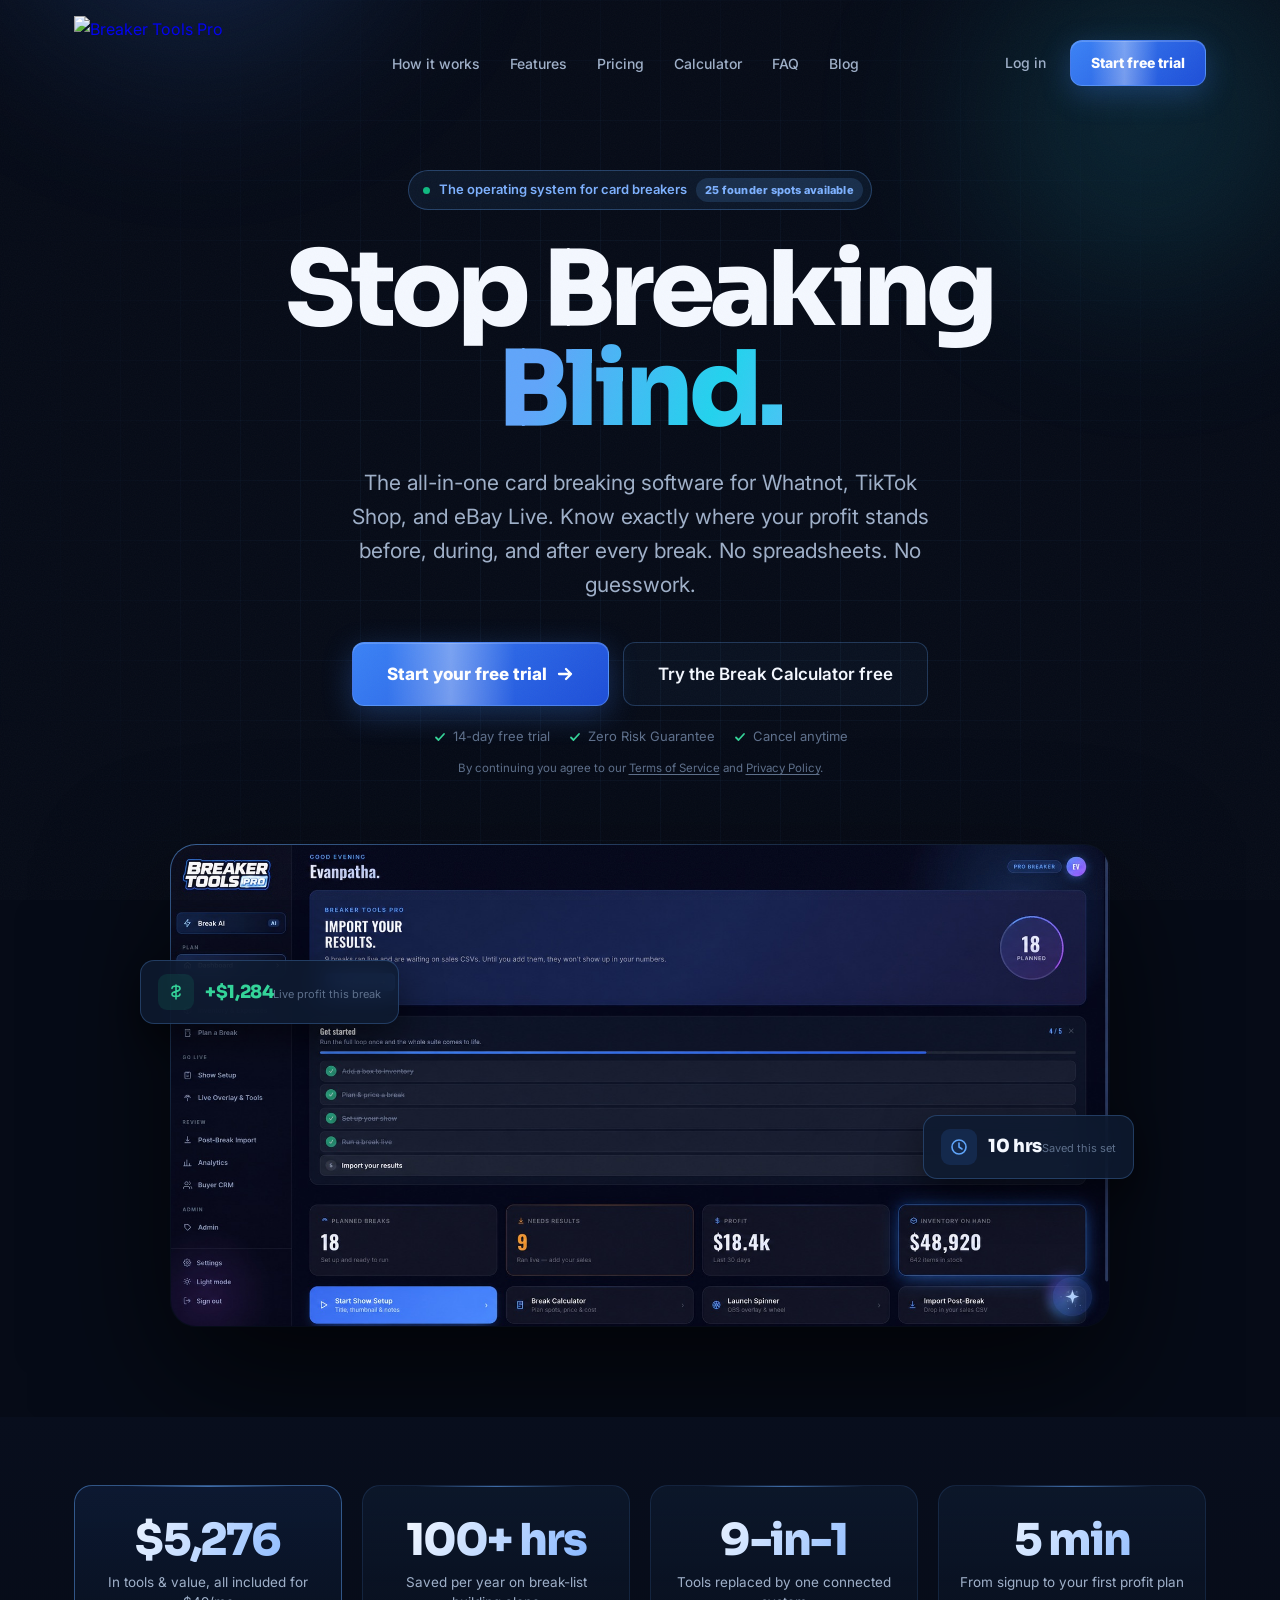
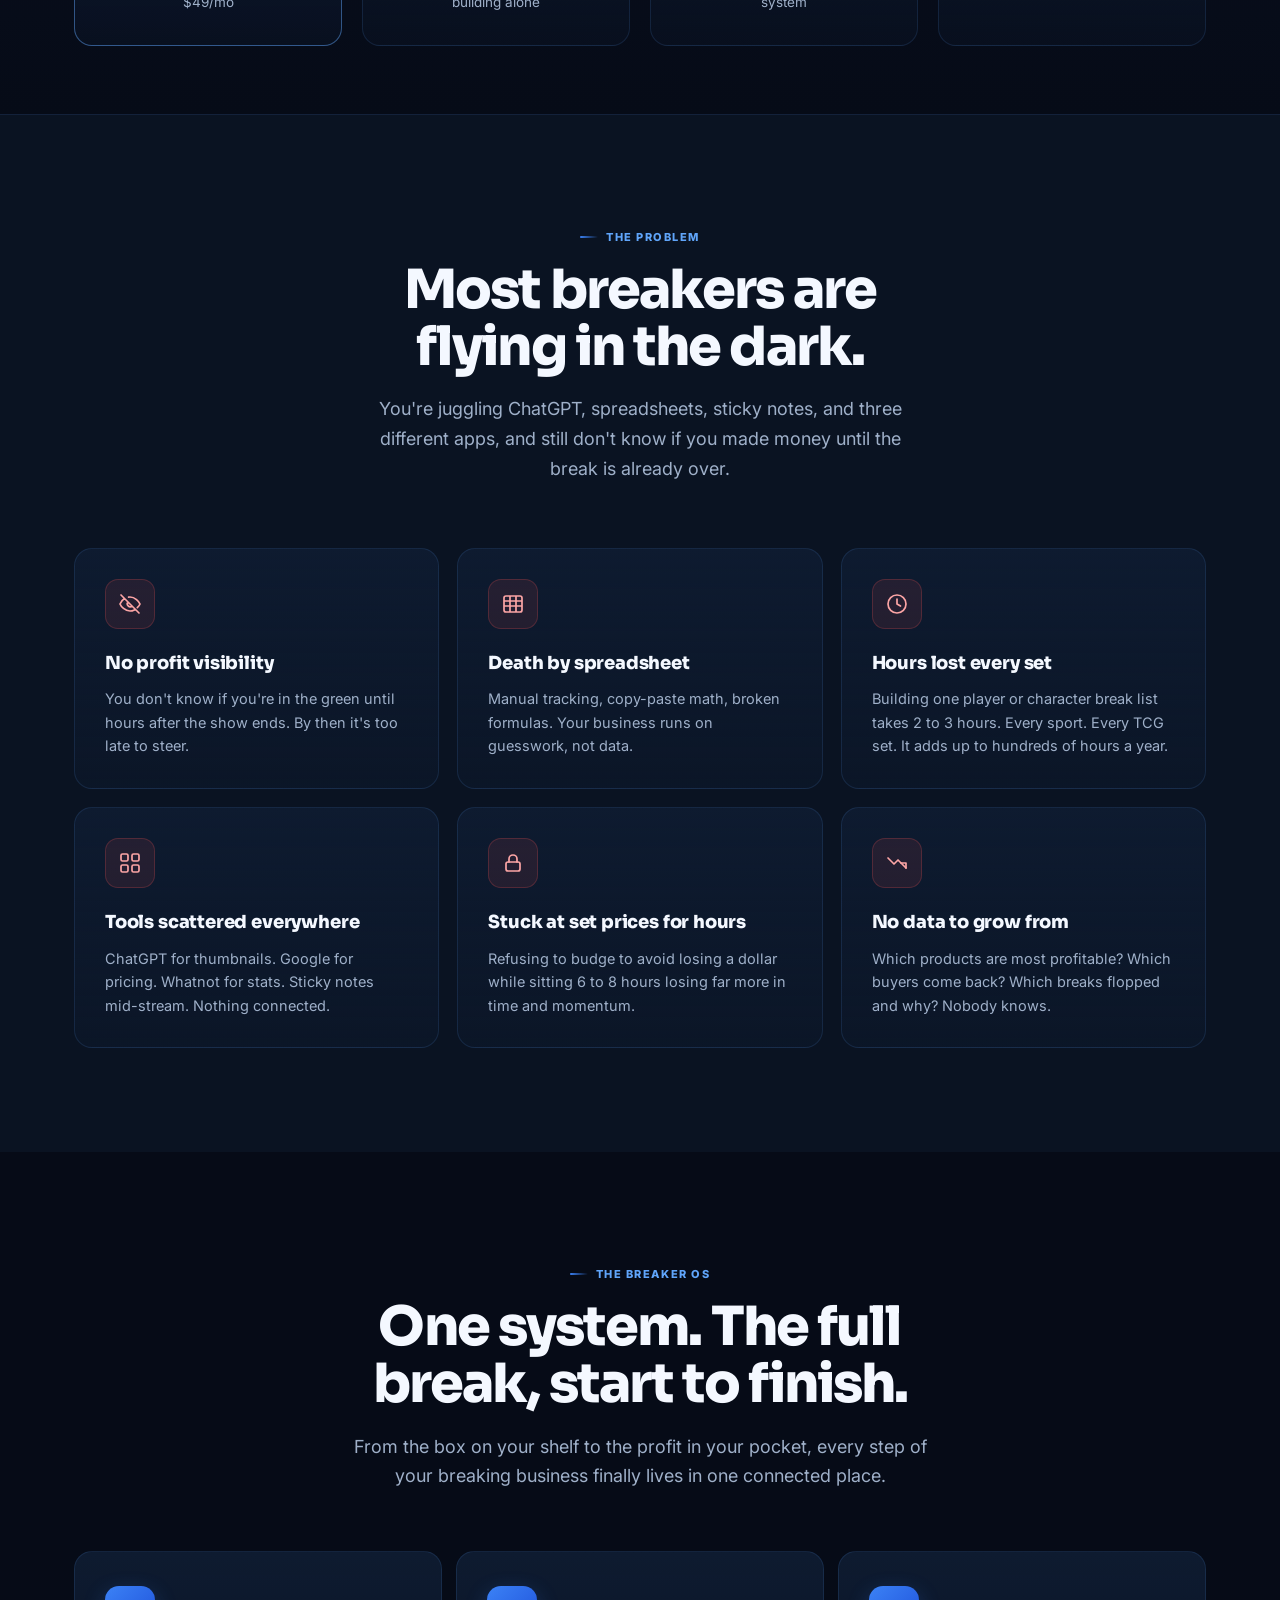
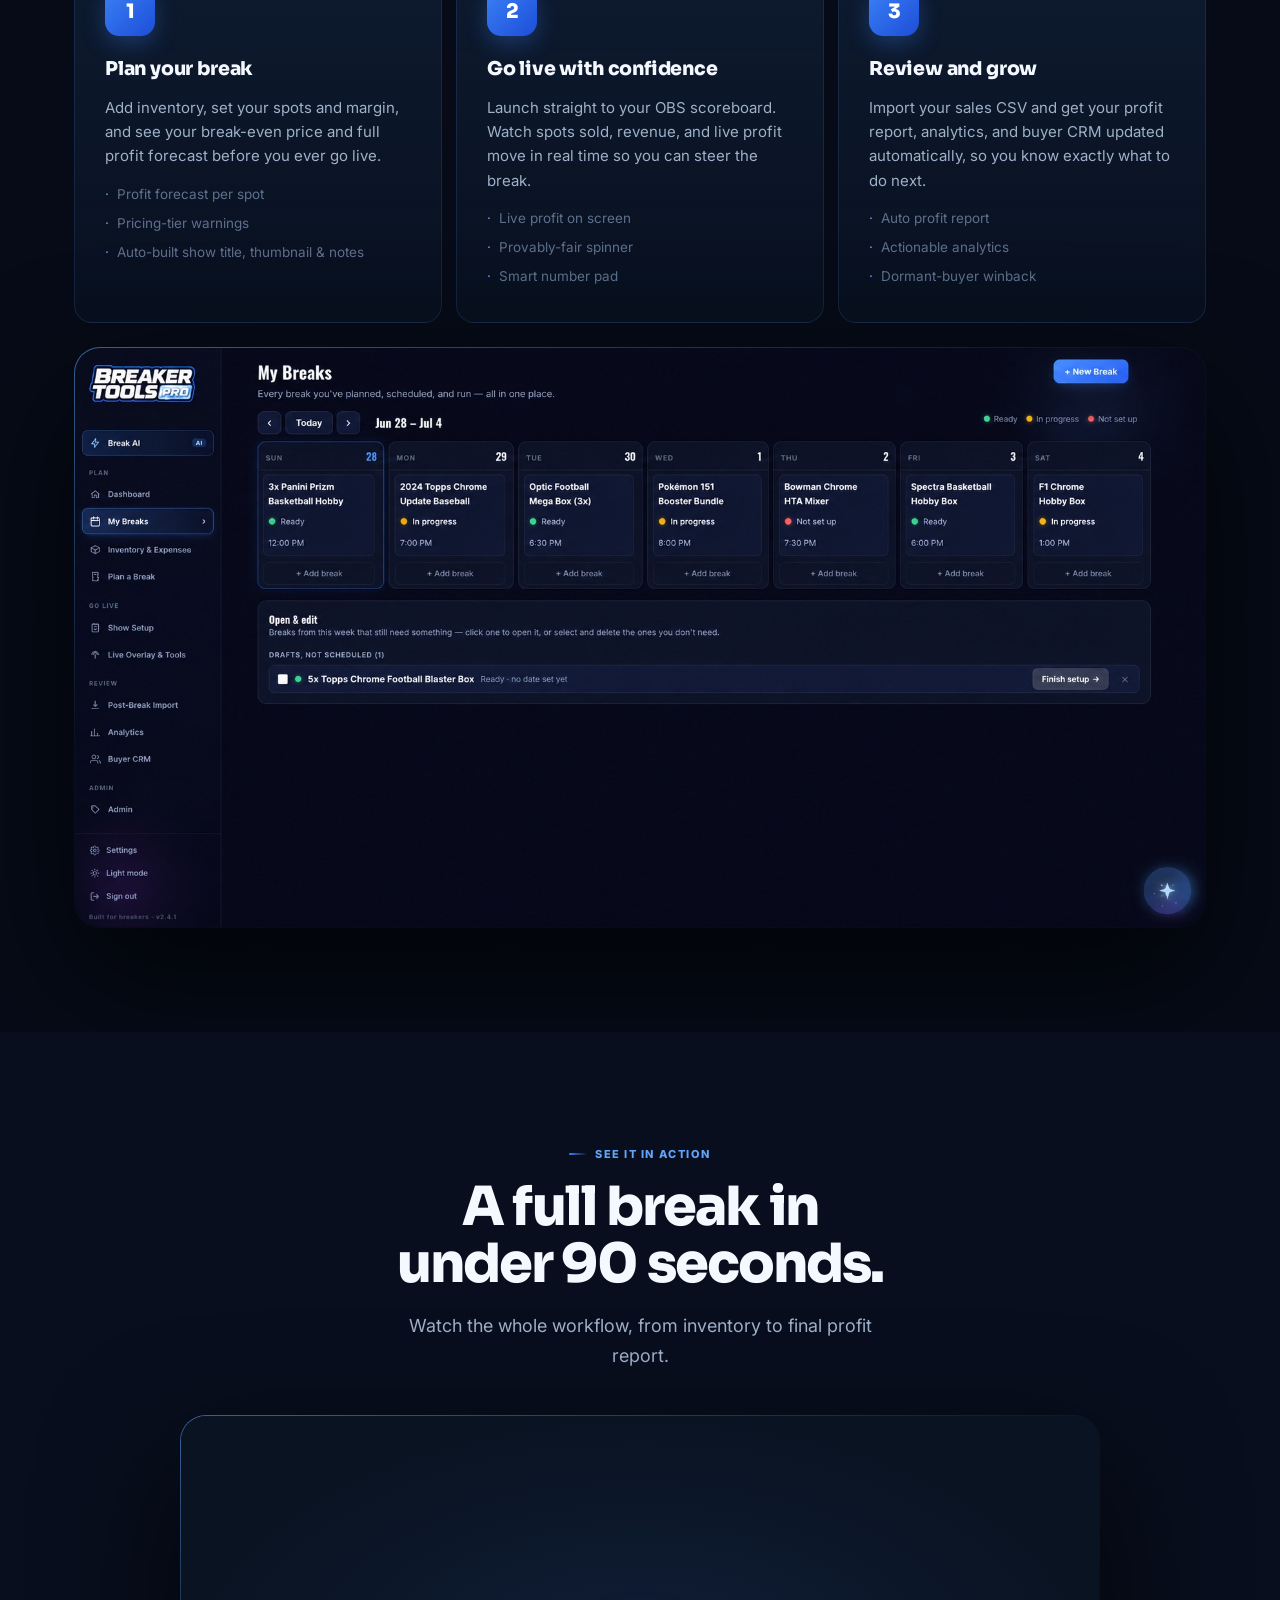
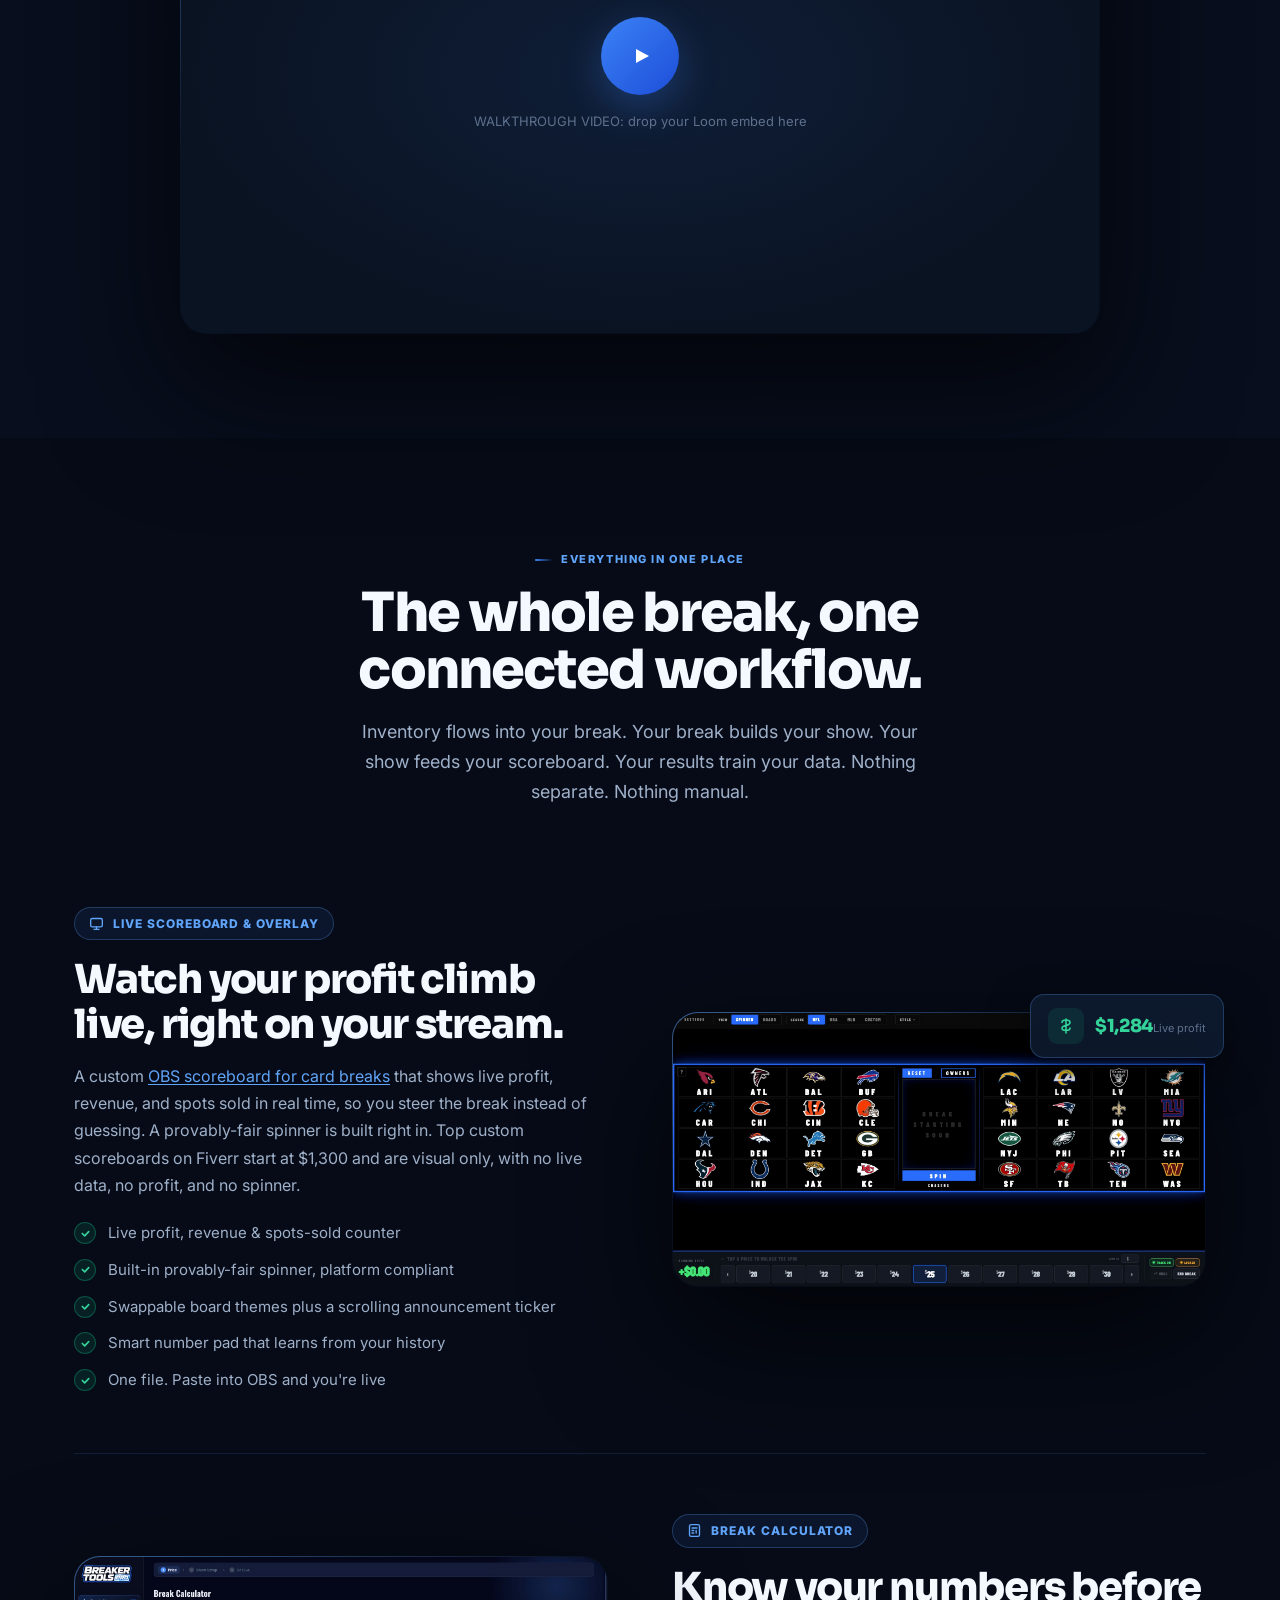
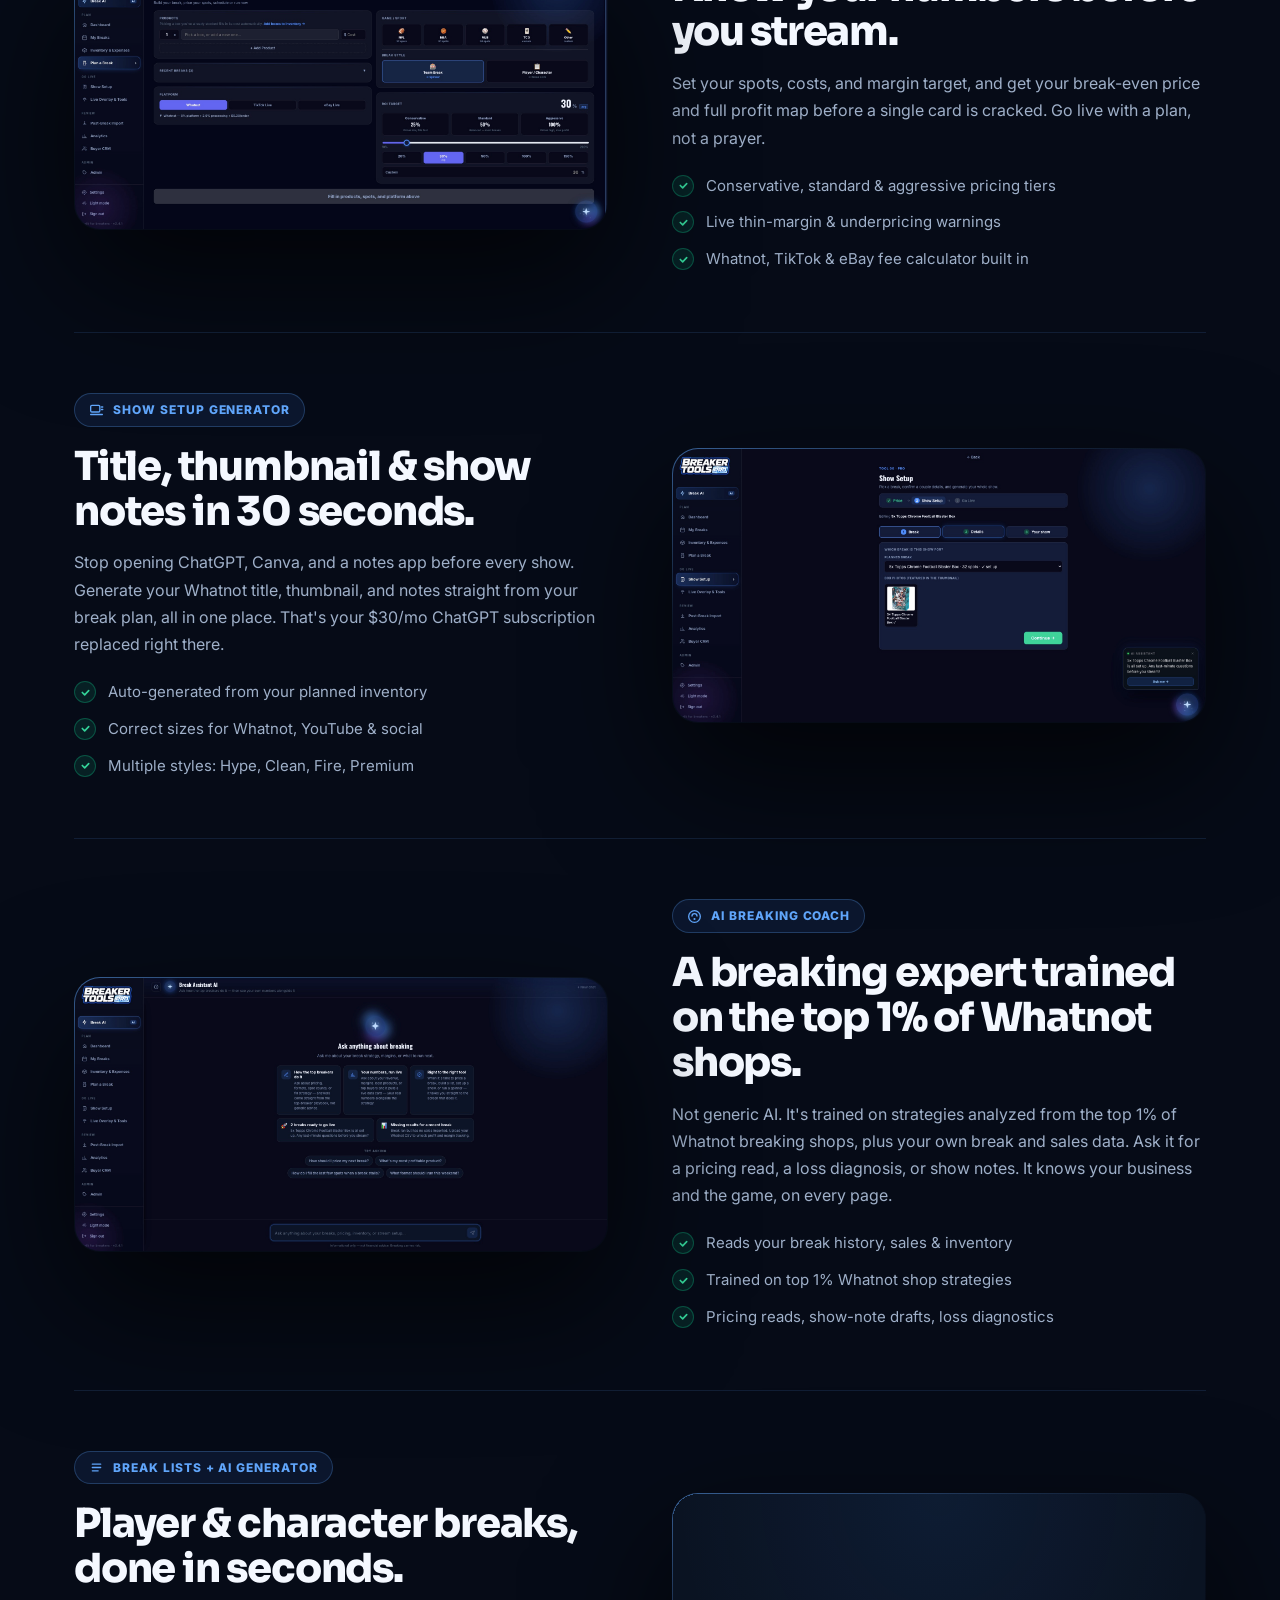
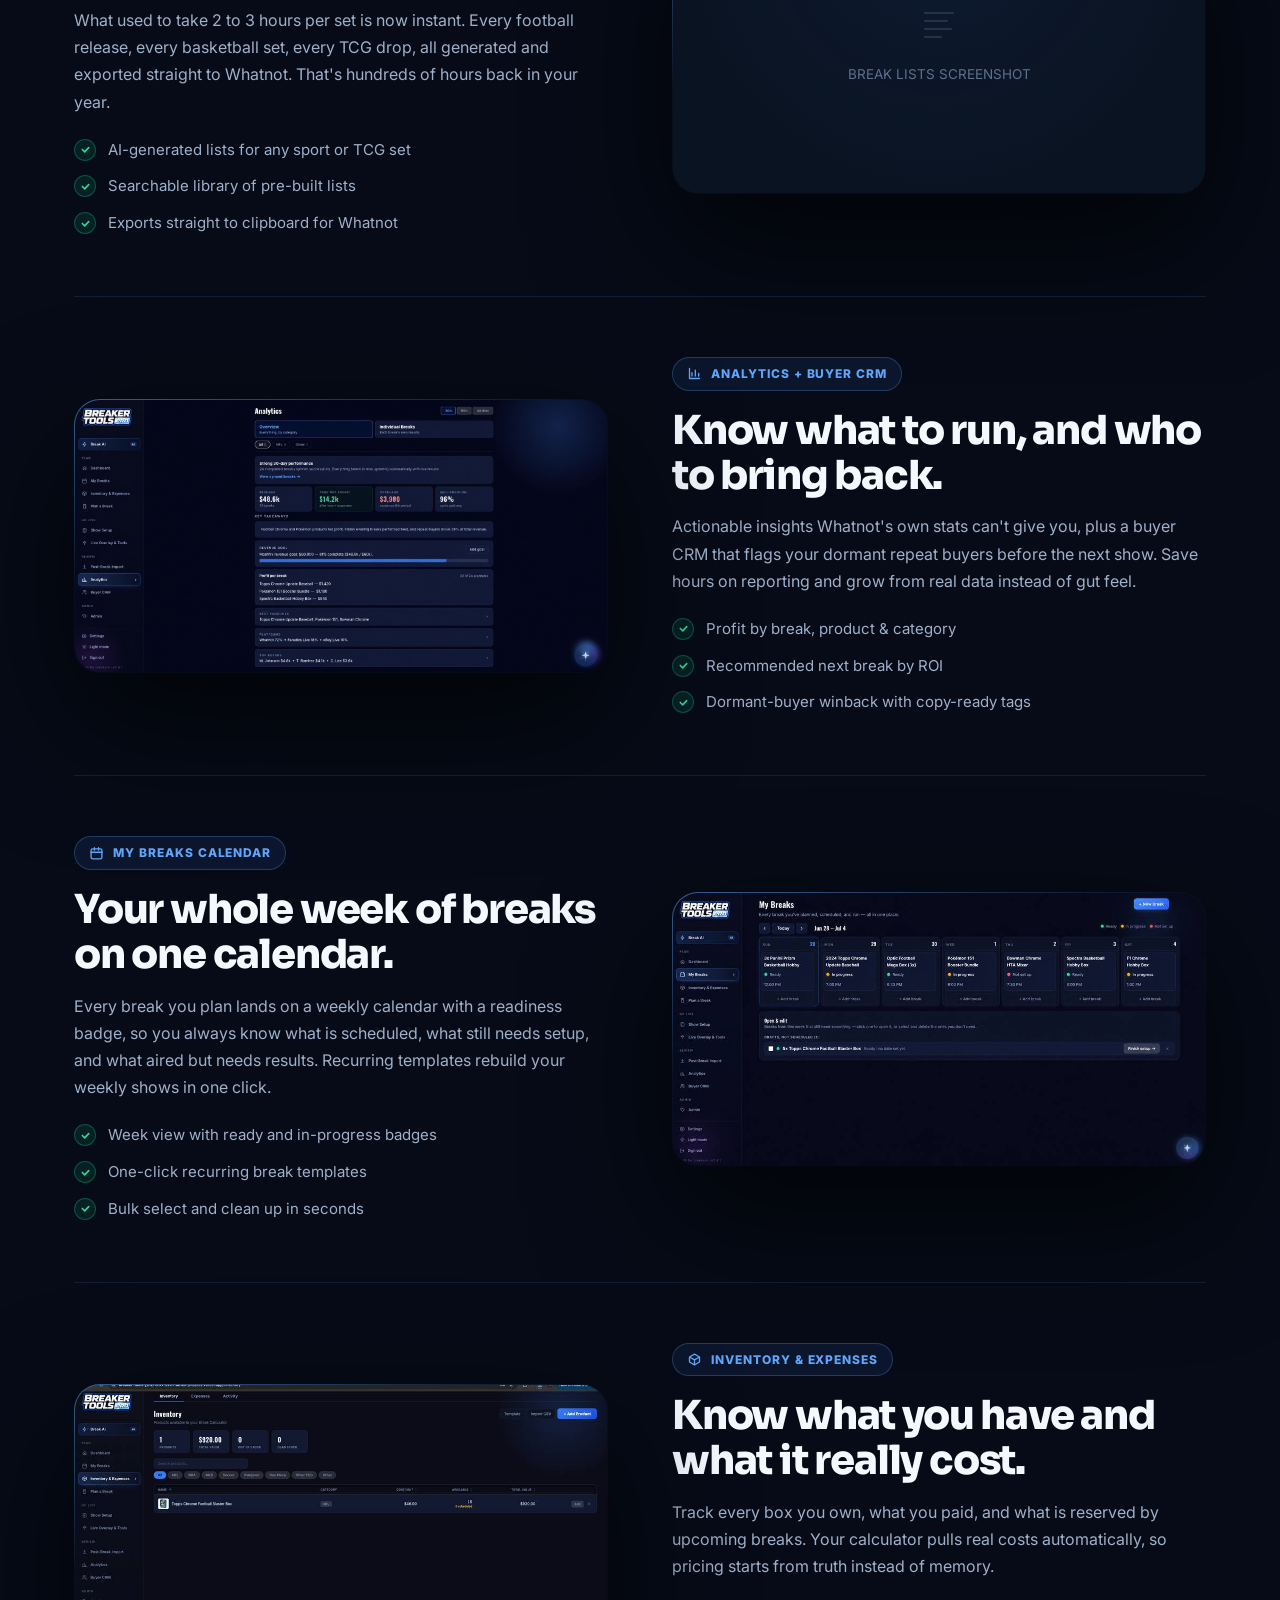
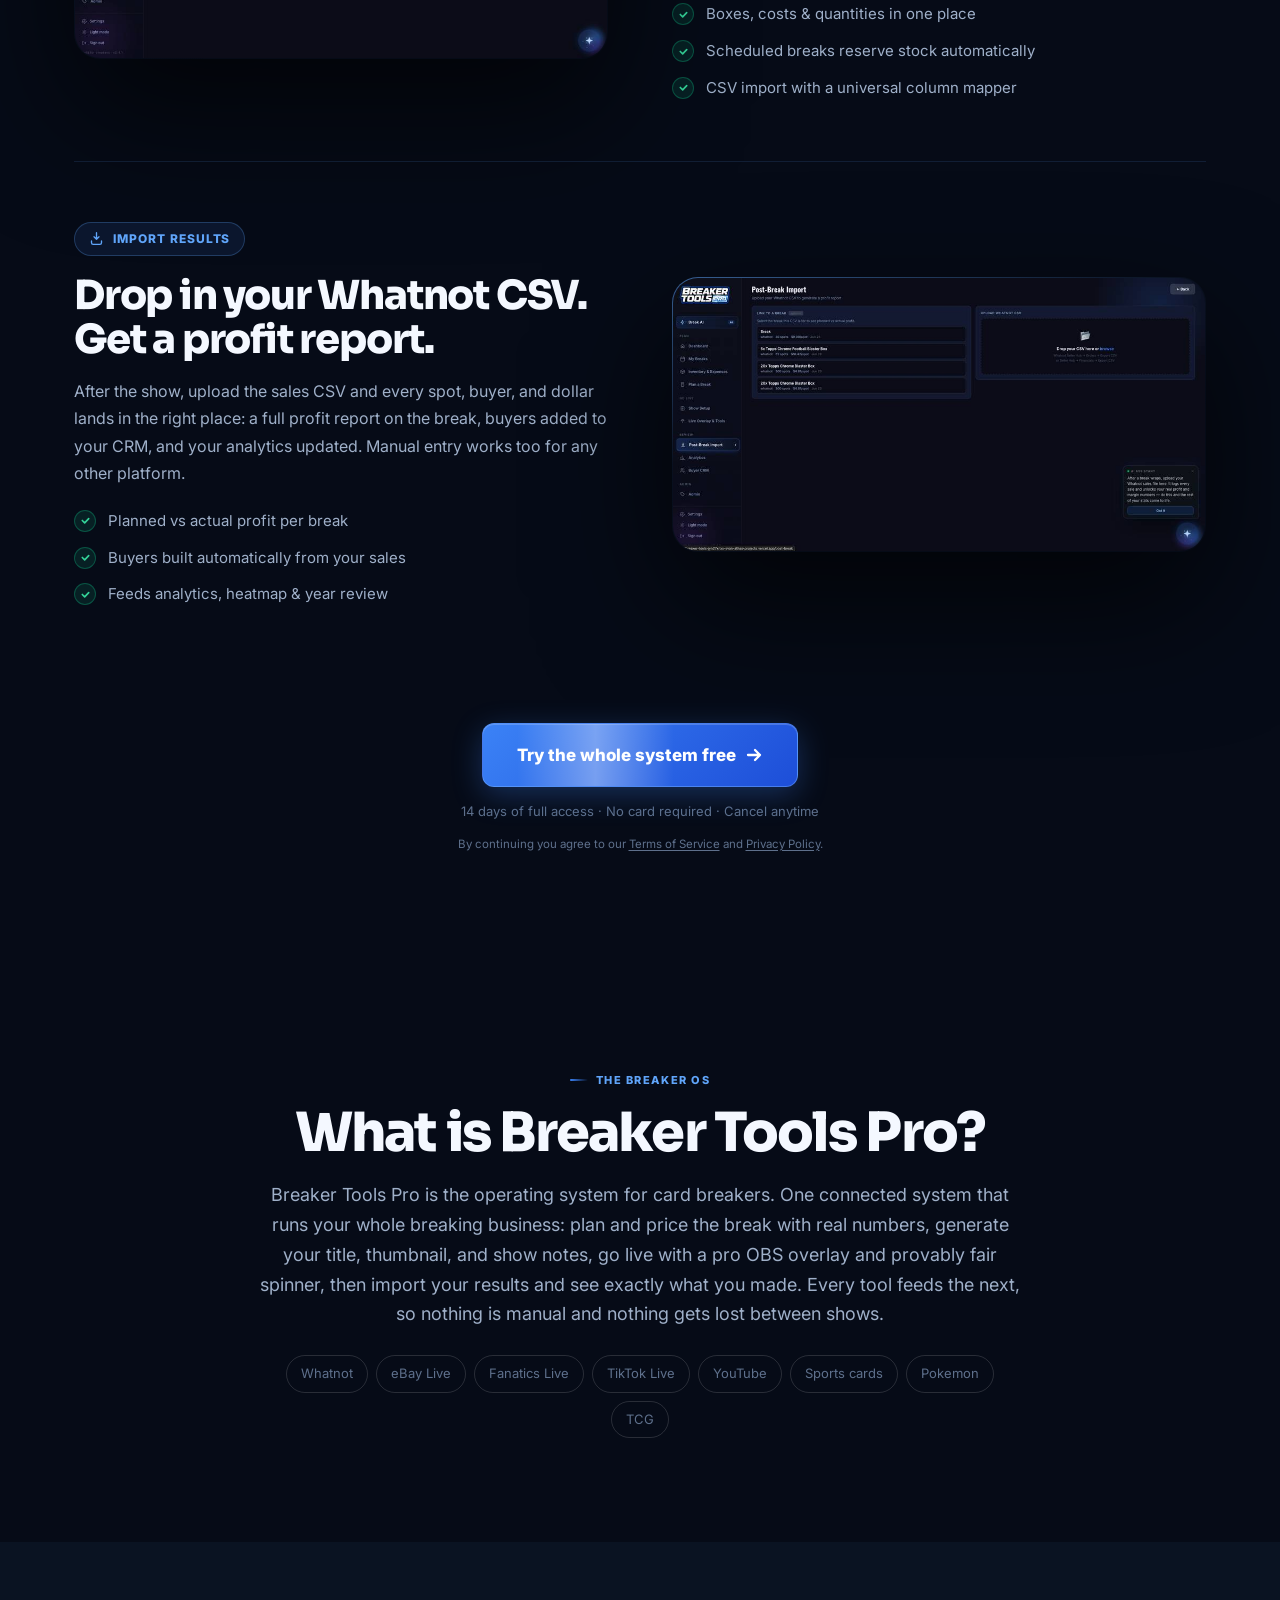
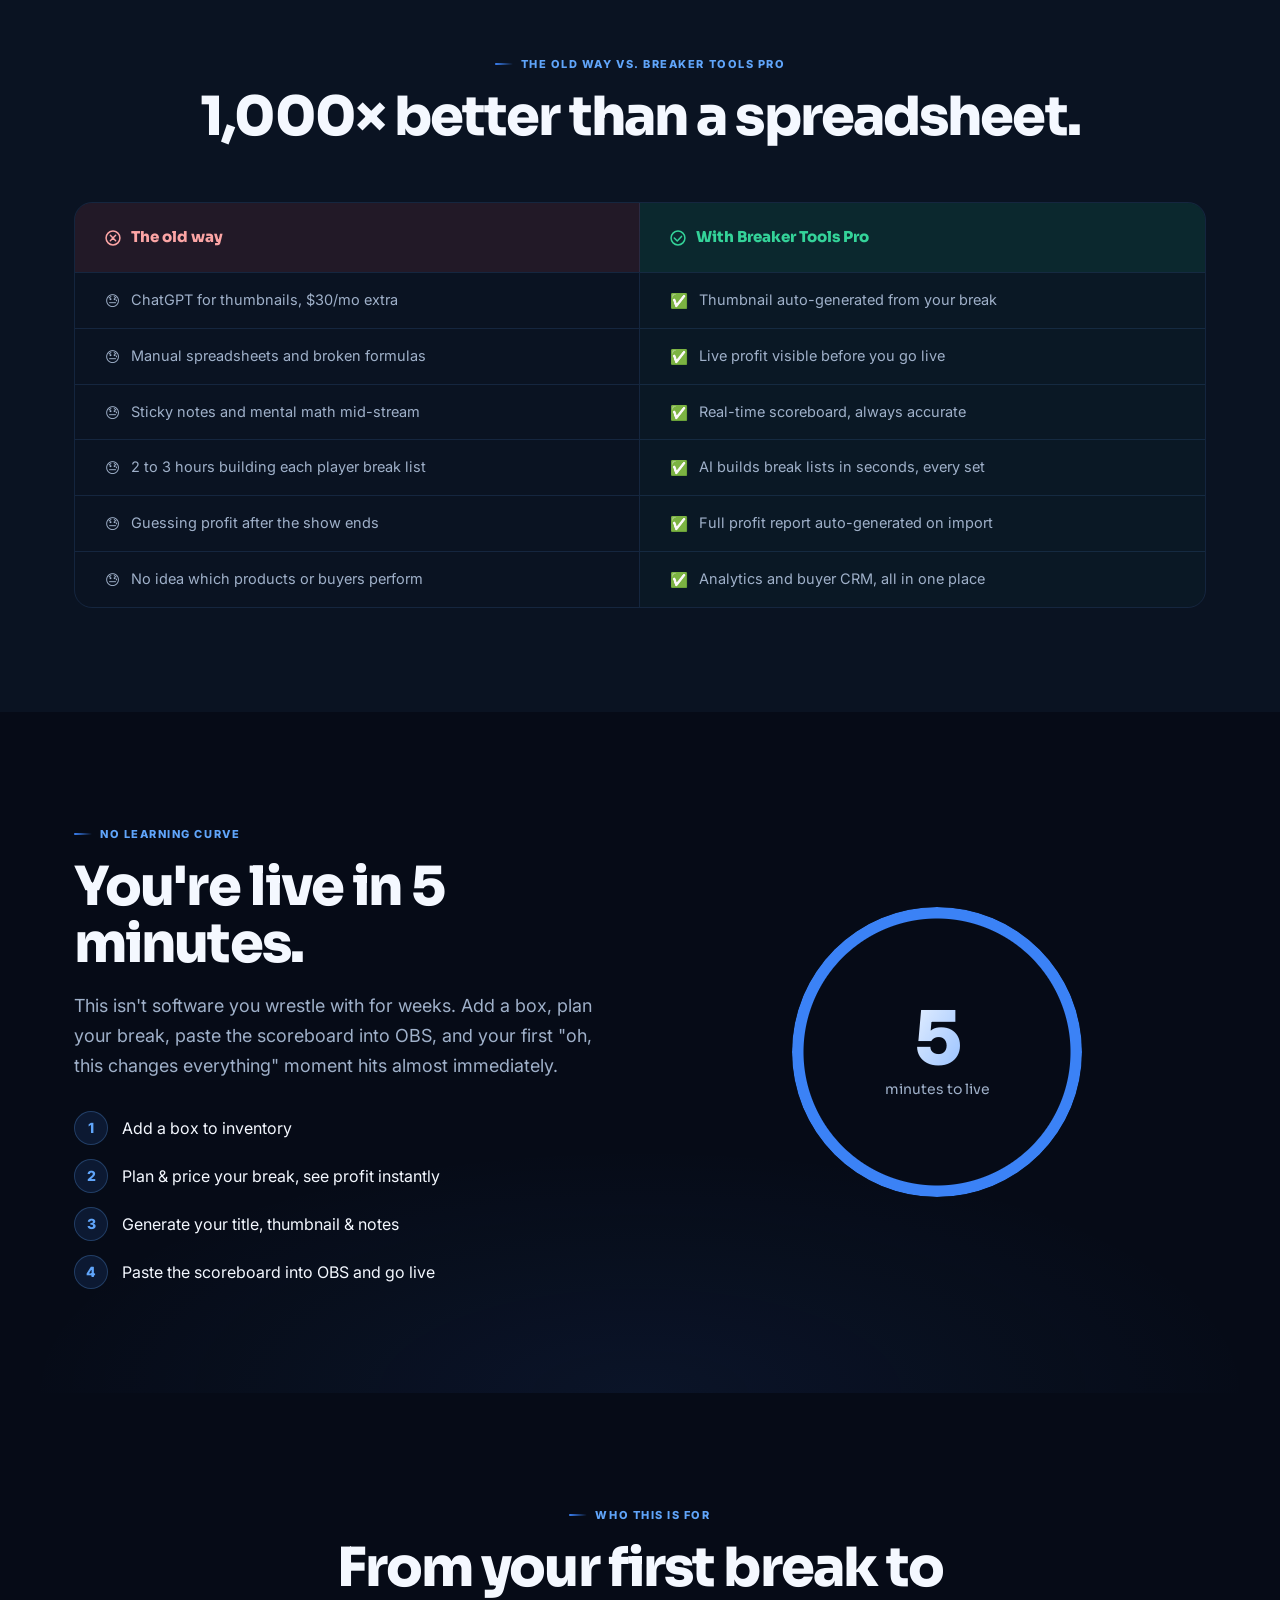
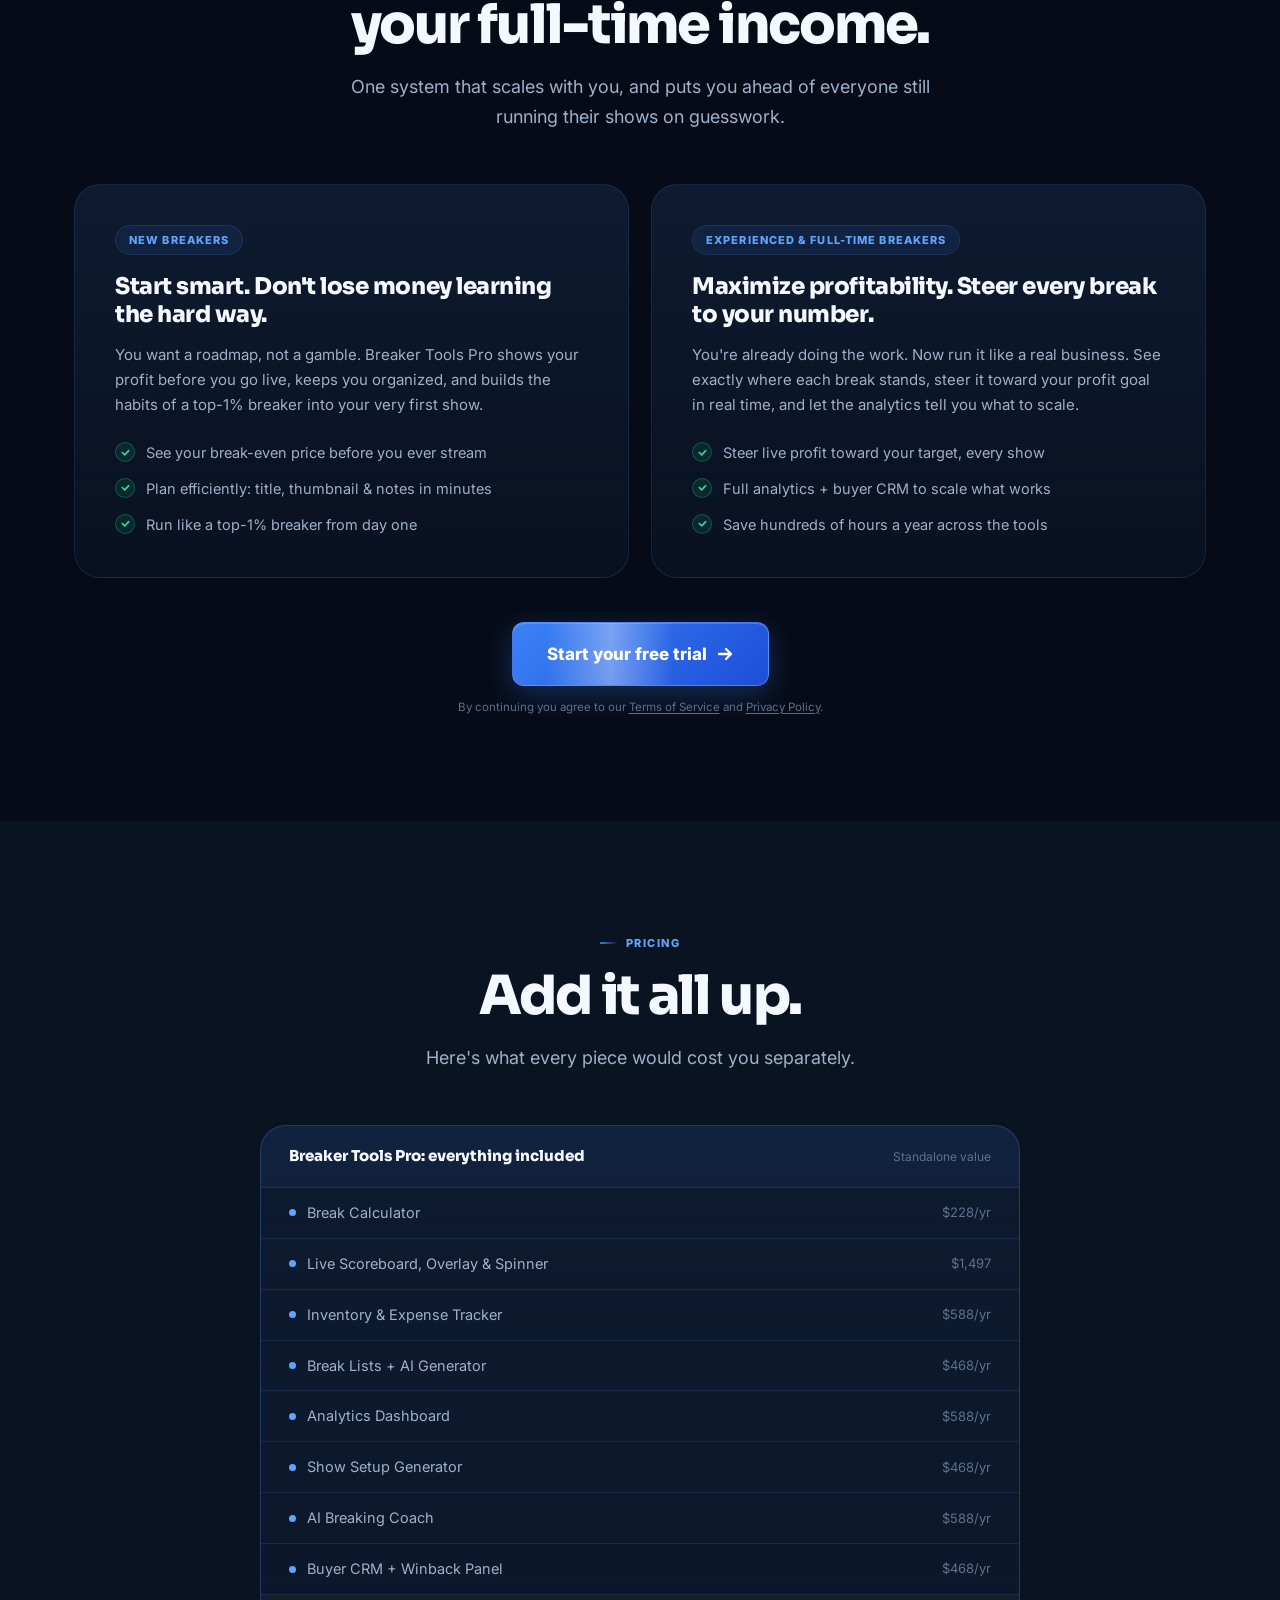
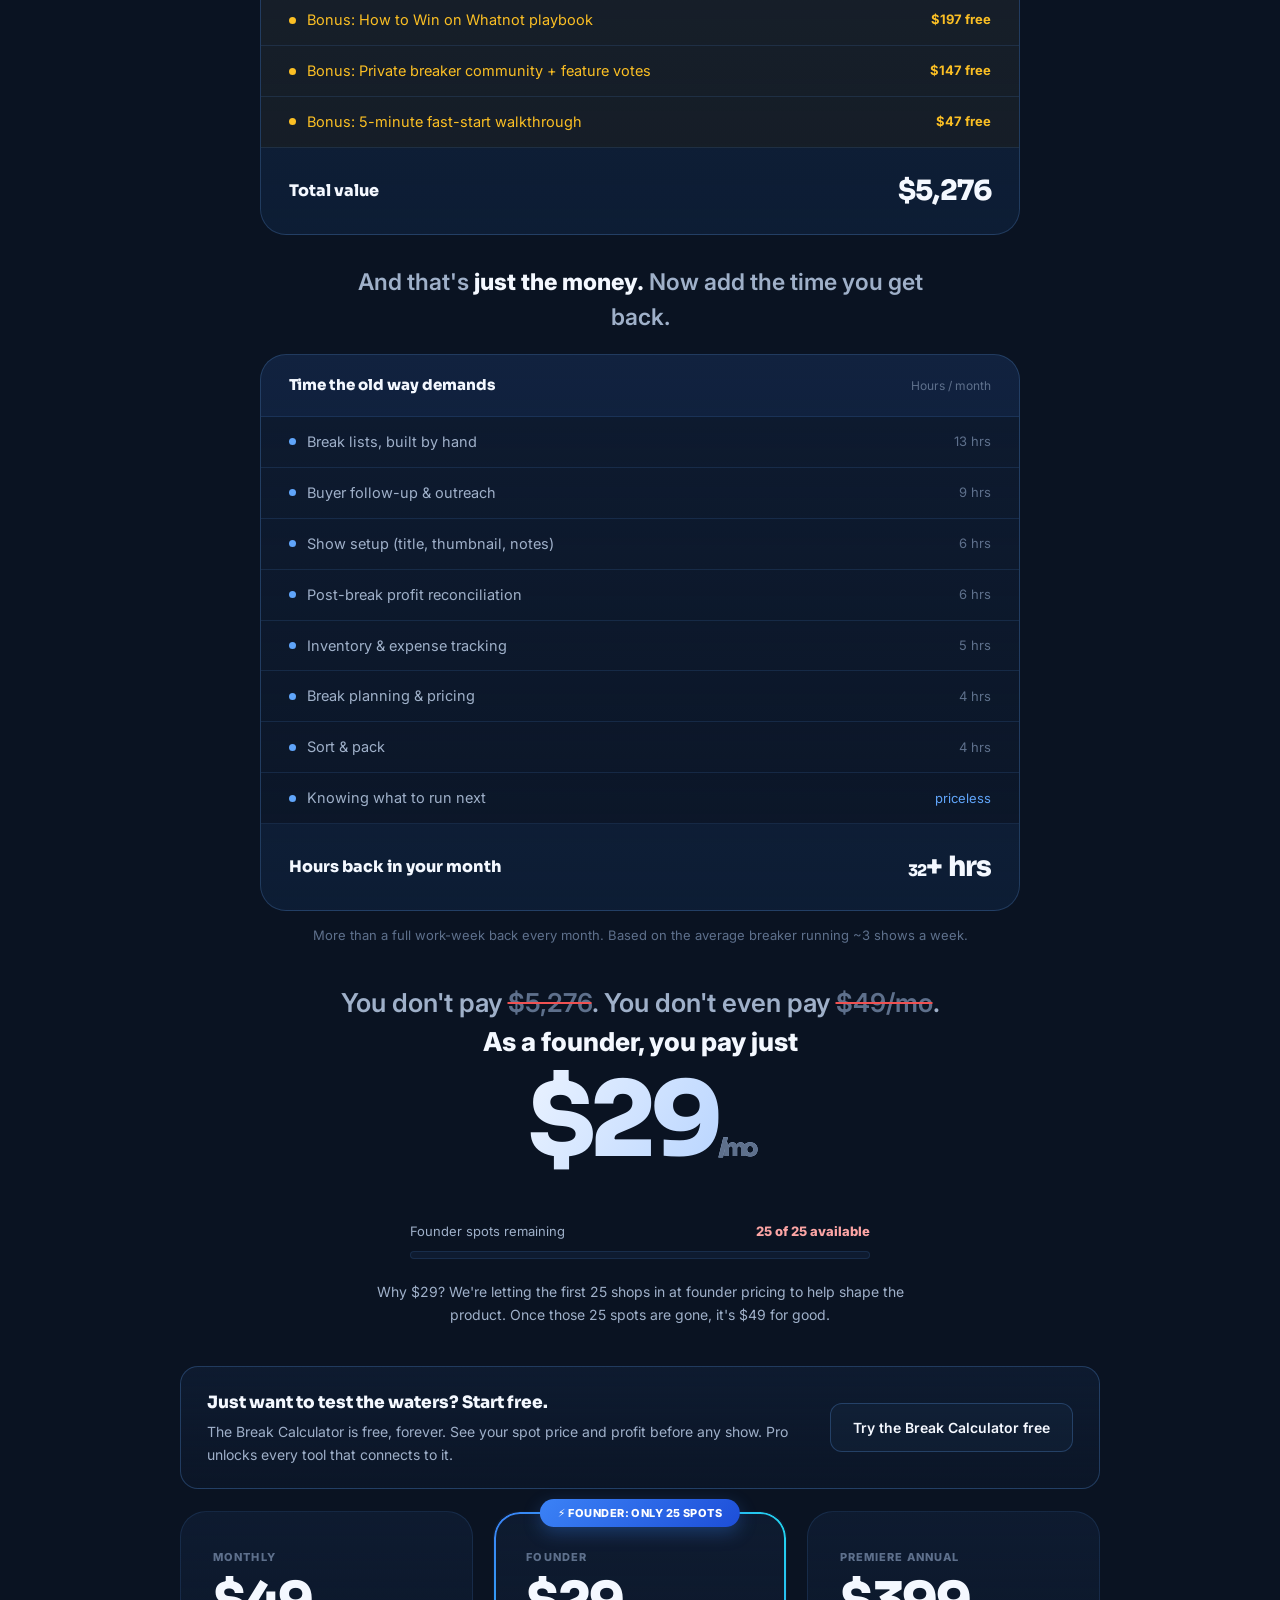
==== commit 4d5ab03a: "Landing: plain-words product clarity (RipControl takeaway) - New 'What is Breaker Tools Pro?' defini" ====
--- a/public/index.html
+++ b/public/index.html
@@ -530,6 +530,7 @@
         <ul class="feat-pts">
           <li><span class="check" aria-hidden="true"><svg width="11" height="11" viewBox="0 0 12 12" fill="none"><path d="M2.5 6l2.6 2.6L9.5 4" stroke="var(--green-lt)" stroke-width="1.8" stroke-linecap="round" stroke-linejoin="round"/></svg></span> Live profit, revenue &amp; spots-sold counter</li>
           <li><span class="check" aria-hidden="true"><svg width="11" height="11" viewBox="0 0 12 12" fill="none"><path d="M2.5 6l2.6 2.6L9.5 4" stroke="var(--green-lt)" stroke-width="1.8" stroke-linecap="round" stroke-linejoin="round"/></svg></span> Built-in provably-fair spinner, platform compliant</li>
+          <li><span class="check" aria-hidden="true"><svg width="11" height="11" viewBox="0 0 12 12" fill="none"><path d="M2.5 6l2.6 2.6L9.5 4" stroke="var(--green-lt)" stroke-width="1.8" stroke-linecap="round" stroke-linejoin="round"/></svg></span> Swappable board themes plus a scrolling announcement ticker</li>
           <li><span class="check" aria-hidden="true"><svg width="11" height="11" viewBox="0 0 12 12" fill="none"><path d="M2.5 6l2.6 2.6L9.5 4" stroke="var(--green-lt)" stroke-width="1.8" stroke-linecap="round" stroke-linejoin="round"/></svg></span> Smart number pad that learns from your history</li>
           <li><span class="check" aria-hidden="true"><svg width="11" height="11" viewBox="0 0 12 12" fill="none"><path d="M2.5 6l2.6 2.6L9.5 4" stroke="var(--green-lt)" stroke-width="1.8" stroke-linecap="round" stroke-linejoin="round"/></svg></span> One file. Paste into OBS and you're live</li>
         </ul>
@@ -615,10 +616,78 @@
       <div class="feat-vis"><div class="frame"><div class="frame-inner"><img src="shot-analytics.jpg" alt="Breaker Tools Pro Analytics showing profit by break, revenue goal, and buyer insights" loading="lazy" width="1752" height="898" decoding="async" /></div></div></div>
     </div>
 
+
+    <!-- My Breaks Calendar -->
+    <div class="feat-row reveal">
+      <div class="feat-txt">
+        <span class="feat-tag"><svg viewBox="0 0 18 18" fill="none"><rect x="2.5" y="3.5" width="13" height="12" rx="2" stroke="currentColor" stroke-width="1.6"/><path d="M2.5 7.5h13M6.5 2v3M11.5 2v3" stroke="currentColor" stroke-width="1.6" stroke-linecap="round"/></svg> My Breaks Calendar</span>
+        <h2>Your whole week of breaks on one calendar.</h2>
+        <p>Every break you plan lands on a weekly calendar with a readiness badge, so you always know what is scheduled, what still needs setup, and what aired but needs results. Recurring templates rebuild your weekly shows in one click.</p>
+        <ul class="feat-pts">
+          <li><span class="check" aria-hidden="true"><svg width="11" height="11" viewBox="0 0 12 12" fill="none"><path d="M2.5 6l2.6 2.6L9.5 4" stroke="var(--green-lt)" stroke-width="1.8" stroke-linecap="round" stroke-linejoin="round"/></svg></span> Week view with ready and in-progress badges</li>
+          <li><span class="check" aria-hidden="true"><svg width="11" height="11" viewBox="0 0 12 12" fill="none"><path d="M2.5 6l2.6 2.6L9.5 4" stroke="var(--green-lt)" stroke-width="1.8" stroke-linecap="round" stroke-linejoin="round"/></svg></span> One-click recurring break templates</li>
+          <li><span class="check" aria-hidden="true"><svg width="11" height="11" viewBox="0 0 12 12" fill="none"><path d="M2.5 6l2.6 2.6L9.5 4" stroke="var(--green-lt)" stroke-width="1.8" stroke-linecap="round" stroke-linejoin="round"/></svg></span> Bulk select and clean up in seconds</li>
+        </ul>
+      </div>
+      <div class="feat-vis"><div class="frame"><div class="frame-inner"><img src="shot-mybreaks.jpg" alt="Breaker Tools Pro My Breaks weekly calendar with readiness badges" loading="lazy" width="1752" height="898" decoding="async" /></div></div></div>
+    </div>
+
+    <!-- Inventory &amp; Expenses -->
+    <div class="feat-row rev reveal">
+      <div class="feat-txt">
+        <span class="feat-tag"><svg viewBox="0 0 18 18" fill="none"><path d="M3 6l6-3.5L15 6v6l-6 3.5L3 12z" stroke="currentColor" stroke-width="1.6" stroke-linejoin="round"/><path d="M3 6l6 3.5L15 6M9 9.5V15" stroke="currentColor" stroke-width="1.6" stroke-linejoin="round"/></svg> Inventory &amp; Expenses</span>
+        <h2>Know what you have and what it really cost.</h2>
+        <p>Track every box you own, what you paid, and what is reserved by upcoming breaks. Your calculator pulls real costs automatically, so pricing starts from truth instead of memory.</p>
+        <ul class="feat-pts">
+          <li><span class="check" aria-hidden="true"><svg width="11" height="11" viewBox="0 0 12 12" fill="none"><path d="M2.5 6l2.6 2.6L9.5 4" stroke="var(--green-lt)" stroke-width="1.8" stroke-linecap="round" stroke-linejoin="round"/></svg></span> Boxes, costs &amp; quantities in one place</li>
+          <li><span class="check" aria-hidden="true"><svg width="11" height="11" viewBox="0 0 12 12" fill="none"><path d="M2.5 6l2.6 2.6L9.5 4" stroke="var(--green-lt)" stroke-width="1.8" stroke-linecap="round" stroke-linejoin="round"/></svg></span> Scheduled breaks reserve stock automatically</li>
+          <li><span class="check" aria-hidden="true"><svg width="11" height="11" viewBox="0 0 12 12" fill="none"><path d="M2.5 6l2.6 2.6L9.5 4" stroke="var(--green-lt)" stroke-width="1.8" stroke-linecap="round" stroke-linejoin="round"/></svg></span> CSV import with a universal column mapper</li>
+        </ul>
+      </div>
+      <div class="feat-vis"><div class="frame"><div class="frame-inner"><img src="shot-inventory.jpg" alt="Breaker Tools Pro Inventory with box costs, quantities, and scheduled reservations" loading="lazy" width="1752" height="898" decoding="async" /></div></div></div>
+    </div>
+
+    <!-- Import Results -->
+    <div class="feat-row reveal">
+      <div class="feat-txt">
+        <span class="feat-tag"><svg viewBox="0 0 18 18" fill="none"><path d="M9 2v8M6 7l3 3 3-3" stroke="currentColor" stroke-width="1.6" stroke-linecap="round" stroke-linejoin="round"/><path d="M3 12v2a2 2 0 0 0 2 2h8a2 2 0 0 0 2-2v-2" stroke="currentColor" stroke-width="1.6" stroke-linecap="round"/></svg> Import Results</span>
+        <h2>Drop in your Whatnot CSV. Get a profit report.</h2>
+        <p>After the show, upload the sales CSV and every spot, buyer, and dollar lands in the right place: a full profit report on the break, buyers added to your CRM, and your analytics updated. Manual entry works too for any other platform.</p>
+        <ul class="feat-pts">
+          <li><span class="check" aria-hidden="true"><svg width="11" height="11" viewBox="0 0 12 12" fill="none"><path d="M2.5 6l2.6 2.6L9.5 4" stroke="var(--green-lt)" stroke-width="1.8" stroke-linecap="round" stroke-linejoin="round"/></svg></span> Planned vs actual profit per break</li>
+          <li><span class="check" aria-hidden="true"><svg width="11" height="11" viewBox="0 0 12 12" fill="none"><path d="M2.5 6l2.6 2.6L9.5 4" stroke="var(--green-lt)" stroke-width="1.8" stroke-linecap="round" stroke-linejoin="round"/></svg></span> Buyers built automatically from your sales</li>
+          <li><span class="check" aria-hidden="true"><svg width="11" height="11" viewBox="0 0 12 12" fill="none"><path d="M2.5 6l2.6 2.6L9.5 4" stroke="var(--green-lt)" stroke-width="1.8" stroke-linecap="round" stroke-linejoin="round"/></svg></span> Feeds analytics, heatmap &amp; year review</li>
+        </ul>
+      </div>
+      <div class="feat-vis"><div class="frame"><div class="frame-inner"><img src="shot-results.jpg" alt="Breaker Tools Pro Import Results profit report from a Whatnot sales CSV" loading="lazy" width="1752" height="898" decoding="async" /></div></div></div>
+    </div>
+
     <div class="center reveal" style="margin-top:56px">
       <a href="https://app.breakertools.pro/login?signup=1" class="btn-primary btn-lg">Try the whole system free<svg width="18" height="18" viewBox="0 0 18 18" fill="none" aria-hidden="true"><path d="M3 9h12M10 4l5 5-5 5" stroke="currentColor" stroke-width="2.3" stroke-linecap="round" stroke-linejoin="round"/></svg></a>
       <p style="font-size:13px;color:var(--text-3);margin-top:14px">14 days of full access · No card required · Cancel anytime</p>
       <p class="consent-fine">By continuing you agree to our <a href="https://app.breakertools.pro/terms" target="_blank" rel="noopener noreferrer">Terms of Service</a> and <a href="https://app.breakertools.pro/privacy" target="_blank" rel="noopener noreferrer">Privacy Policy</a>.</p>
+    </div>
+  </div>
+</section>
+
+
+<!-- WHAT IS BREAKER TOOLS PRO — plain words, no pitch -->
+<section aria-labelledby="def-title">
+  <div class="container">
+    <div class="center reveal" style="max-width:760px;margin:0 auto">
+      <div class="s-label">The Breaker OS</div>
+      <h2 class="s-title" id="def-title">What is Breaker Tools Pro?</h2>
+      <p class="s-sub" style="margin-top:14px">Breaker Tools Pro is the operating system for card breakers. One connected system that runs your whole breaking business: plan and price the break with real numbers, generate your title, thumbnail, and show notes, go live with a pro OBS overlay and provably fair spinner, then import your results and see exactly what you made. Every tool feeds the next, so nothing is manual and nothing gets lost between shows.</p>
+      <div class="reveal" style="display:flex;flex-wrap:wrap;gap:8px;justify-content:center;margin-top:26px">
+        <span style="padding:7px 14px;border:1px solid rgba(255,255,255,0.14);border-radius:999px;font-size:13px;color:var(--text-3)">Whatnot</span>
+        <span style="padding:7px 14px;border:1px solid rgba(255,255,255,0.14);border-radius:999px;font-size:13px;color:var(--text-3)">eBay Live</span>
+        <span style="padding:7px 14px;border:1px solid rgba(255,255,255,0.14);border-radius:999px;font-size:13px;color:var(--text-3)">Fanatics Live</span>
+        <span style="padding:7px 14px;border:1px solid rgba(255,255,255,0.14);border-radius:999px;font-size:13px;color:var(--text-3)">TikTok Live</span>
+        <span style="padding:7px 14px;border:1px solid rgba(255,255,255,0.14);border-radius:999px;font-size:13px;color:var(--text-3)">YouTube</span>
+        <span style="padding:7px 14px;border:1px solid rgba(255,255,255,0.14);border-radius:999px;font-size:13px;color:var(--text-3)">Sports cards</span>
+        <span style="padding:7px 14px;border:1px solid rgba(255,255,255,0.14);border-radius:999px;font-size:13px;color:var(--text-3)">Pokemon</span>
+        <span style="padding:7px 14px;border:1px solid rgba(255,255,255,0.14);border-radius:999px;font-size:13px;color:var(--text-3)">TCG</span>
+      </div>
     </div>
   </div>
 </section>
@@ -827,6 +896,7 @@
       <div class="faq-item"><div class="faq-q" role="button" tabindex="0" aria-expanded="false">How is this different from a spreadsheet or Whatnot's built-in tools?<svg class="faq-chevron" viewBox="0 0 20 20" fill="currentColor" aria-hidden="true"><path d="M5 7l5 5 5-5"/></svg></div><div class="faq-a">Spreadsheets and Whatnot's stats tell you what happened after the fact. Breaker Tools Pro is one connected system that works alongside the platforms. It plans your break, shows your profit live while you stream, builds your lists and show setup, and turns your results into analytics. Everything talks to everything. Nothing is manual.</div></div>
       <div class="faq-item"><div class="faq-q" role="button" tabindex="0" aria-expanded="false">Does it work for both sports cards and TCG like Pokémon?<svg class="faq-chevron" viewBox="0 0 20 20" fill="currentColor" aria-hidden="true"><path d="M5 7l5 5 5-5"/></svg></div><div class="faq-a">Yes. Breaker Tools Pro is built for both. Sports breaks, TCG breaks (Pokémon, One Piece, Lorcana and more), player breaks, character breaks, random and set pricing, and the calculator, lists, and scoreboard all adapt to how you run your shows.</div></div>
       <div class="faq-item"><div class="faq-q" role="button" tabindex="0" aria-expanded="false">Does it work with Whatnot, TikTok, and eBay?<svg class="faq-chevron" viewBox="0 0 20 20" fill="currentColor" aria-hidden="true"><path d="M5 7l5 5 5-5"/></svg></div><div class="faq-a">Yes. It's a co-pilot for whatever platform you stream on — Whatnot, TikTok Shop, or eBay Live. The break calculator has built-in fee presets for Whatnot, TikTok Shop, and eBay Live, plus a custom fee field for anything else. The OBS scoreboard, break lists, and provably-fair spinner work on any platform.</div></div>
+      <div class="faq-item"><div class="faq-q" role="button" tabindex="0" aria-expanded="false">What is Breaker Tools Pro?<svg class="faq-chevron" viewBox="0 0 20 20" fill="currentColor" aria-hidden="true"><path d="M5 7l5 5 5-5"/></svg></div><div class="faq-a">Breaker Tools Pro is the Breaker OS, one connected system for running a card breaking business. You plan and price breaks with real numbers, generate your title, thumbnail, and show notes, go live with a pro OBS overlay and spinner, then import results to see profit, buyers, and analytics. It works for sports cards, Pokemon, and TCG breaks on Whatnot, eBay Live, Fanatics Live, TikTok, and YouTube.</div></div>
       <div class="faq-item"><div class="faq-q" role="button" tabindex="0" aria-expanded="false">Is there an OBS overlay or scoreboard for card breaks?<svg class="faq-chevron" viewBox="0 0 20 20" fill="currentColor" aria-hidden="true"><path d="M5 7l5 5 5-5"/></svg></div><div class="faq-a">Yes — a live OBS scoreboard overlay built specifically for card breaks, not a generic sports scorebug. It shows real-time profit, revenue, and spots sold, has a provably-fair spinner built in, and drops into any stream as a single OBS browser source. Most breakers are live with it in under 5 minutes.</div></div>
       <div class="faq-item"><div class="faq-q" role="button" tabindex="0" aria-expanded="false">Is the $1 start actually safe with this tool?<svg class="faq-chevron" viewBox="0 0 20 20" fill="currentColor" aria-hidden="true"><path d="M5 7l5 5 5-5"/></svg></div><div class="faq-a">That's exactly what Breaker Tools Pro is built for. You see your break-even price before you go live, and your live profit updates on the scoreboard in real time so you can steer at every moment. The tools de-risk the $1 start so the room sets fair value, and you always know where you stand.</div></div>
       <div class="faq-item"><div class="faq-q" role="button" tabindex="0" aria-expanded="false">Do I need technical skills to set up the scoreboard?<svg class="faq-chevron" viewBox="0 0 20 20" fill="currentColor" aria-hidden="true"><path d="M5 7l5 5 5-5"/></svg></div><div class="faq-a">If you can paste a URL into an OBS browser source, you're done. The scoreboard is a single file. Our onboarding walkthrough gets you live in under 5 minutes, and the community is there if you need help.</div></div>
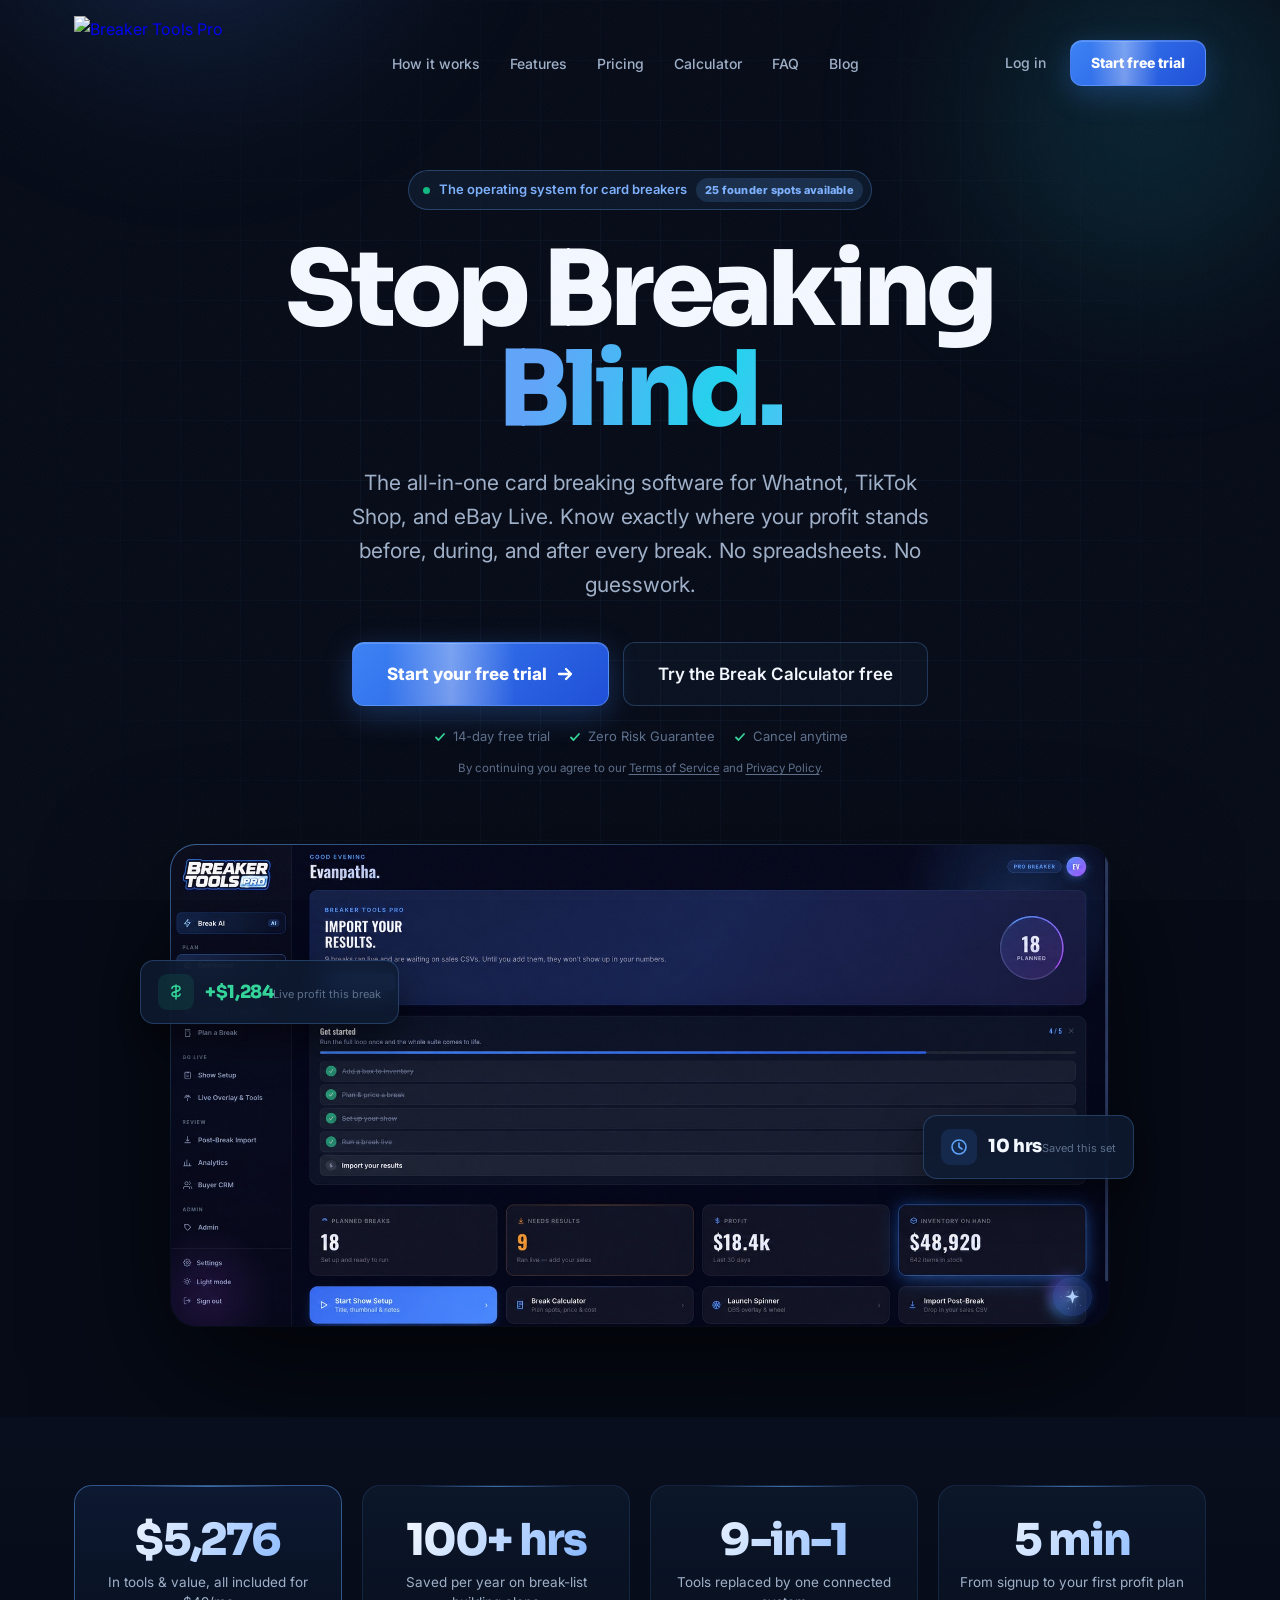
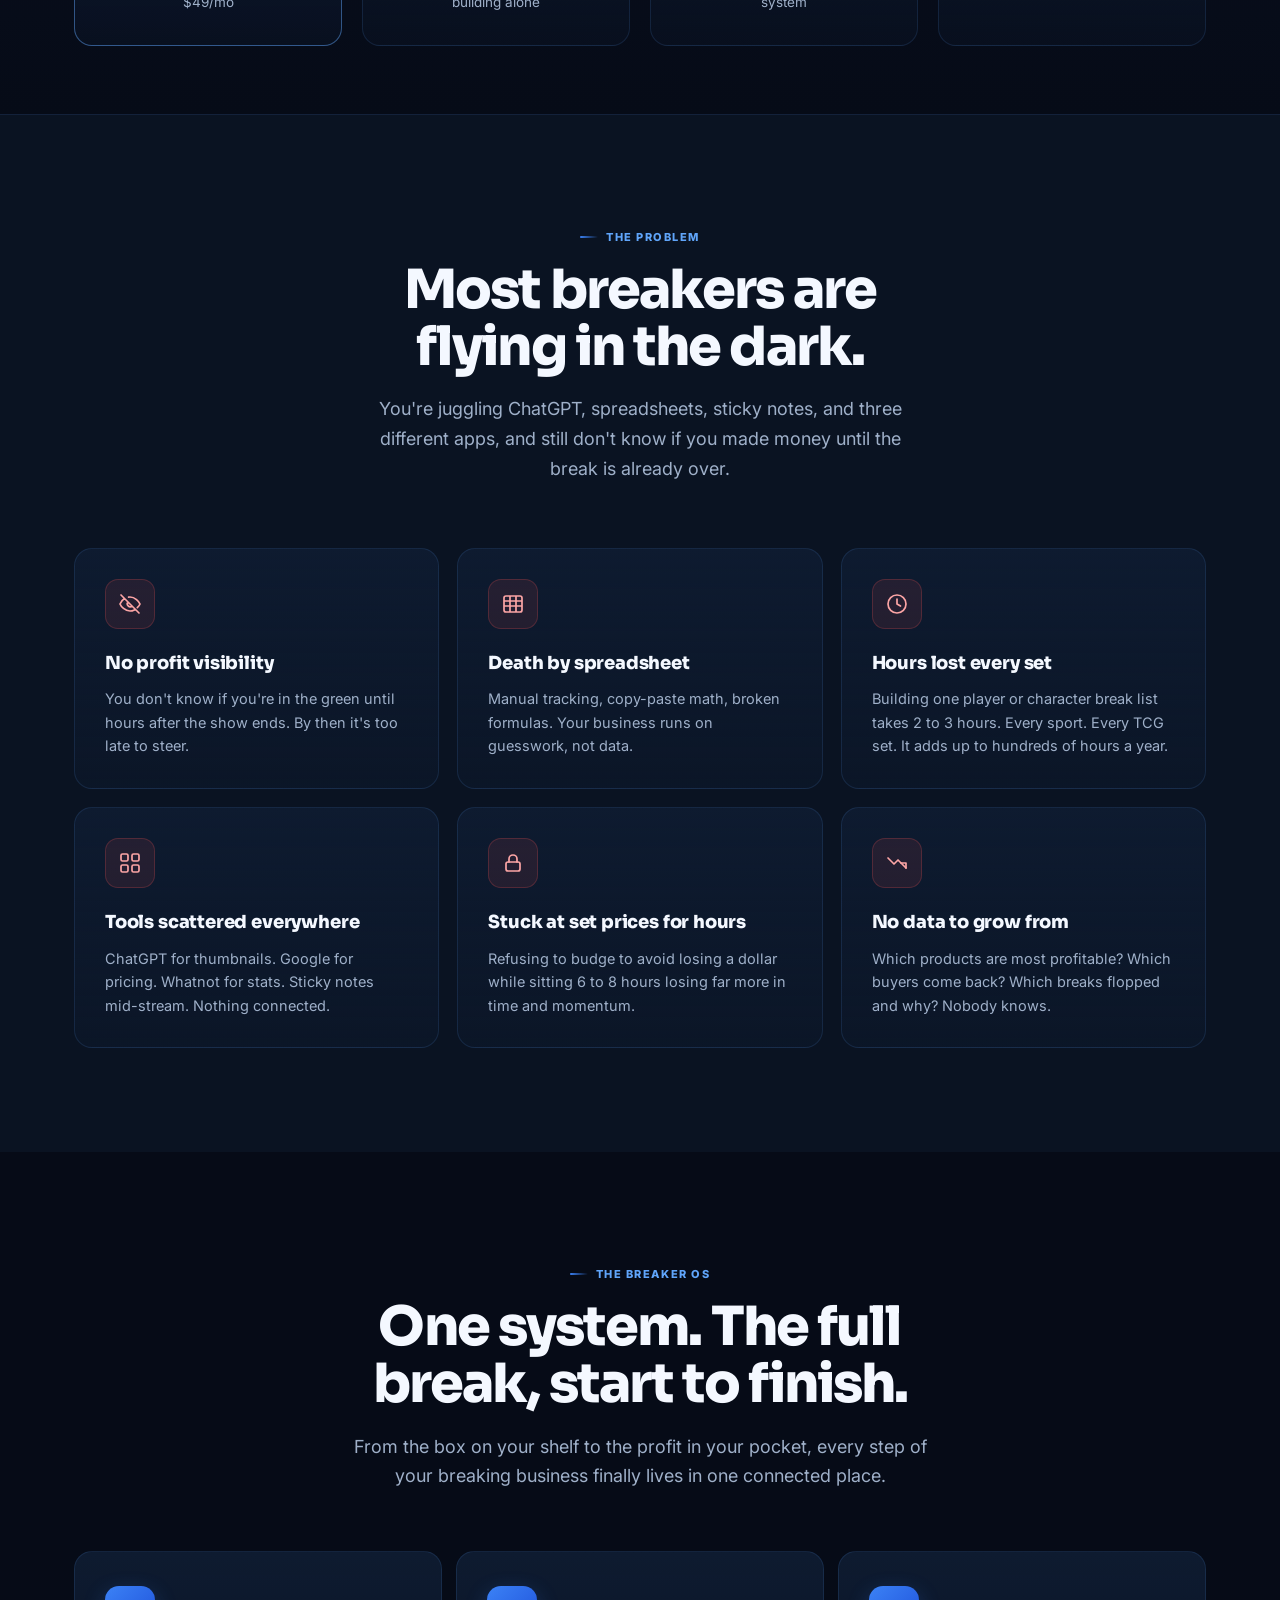
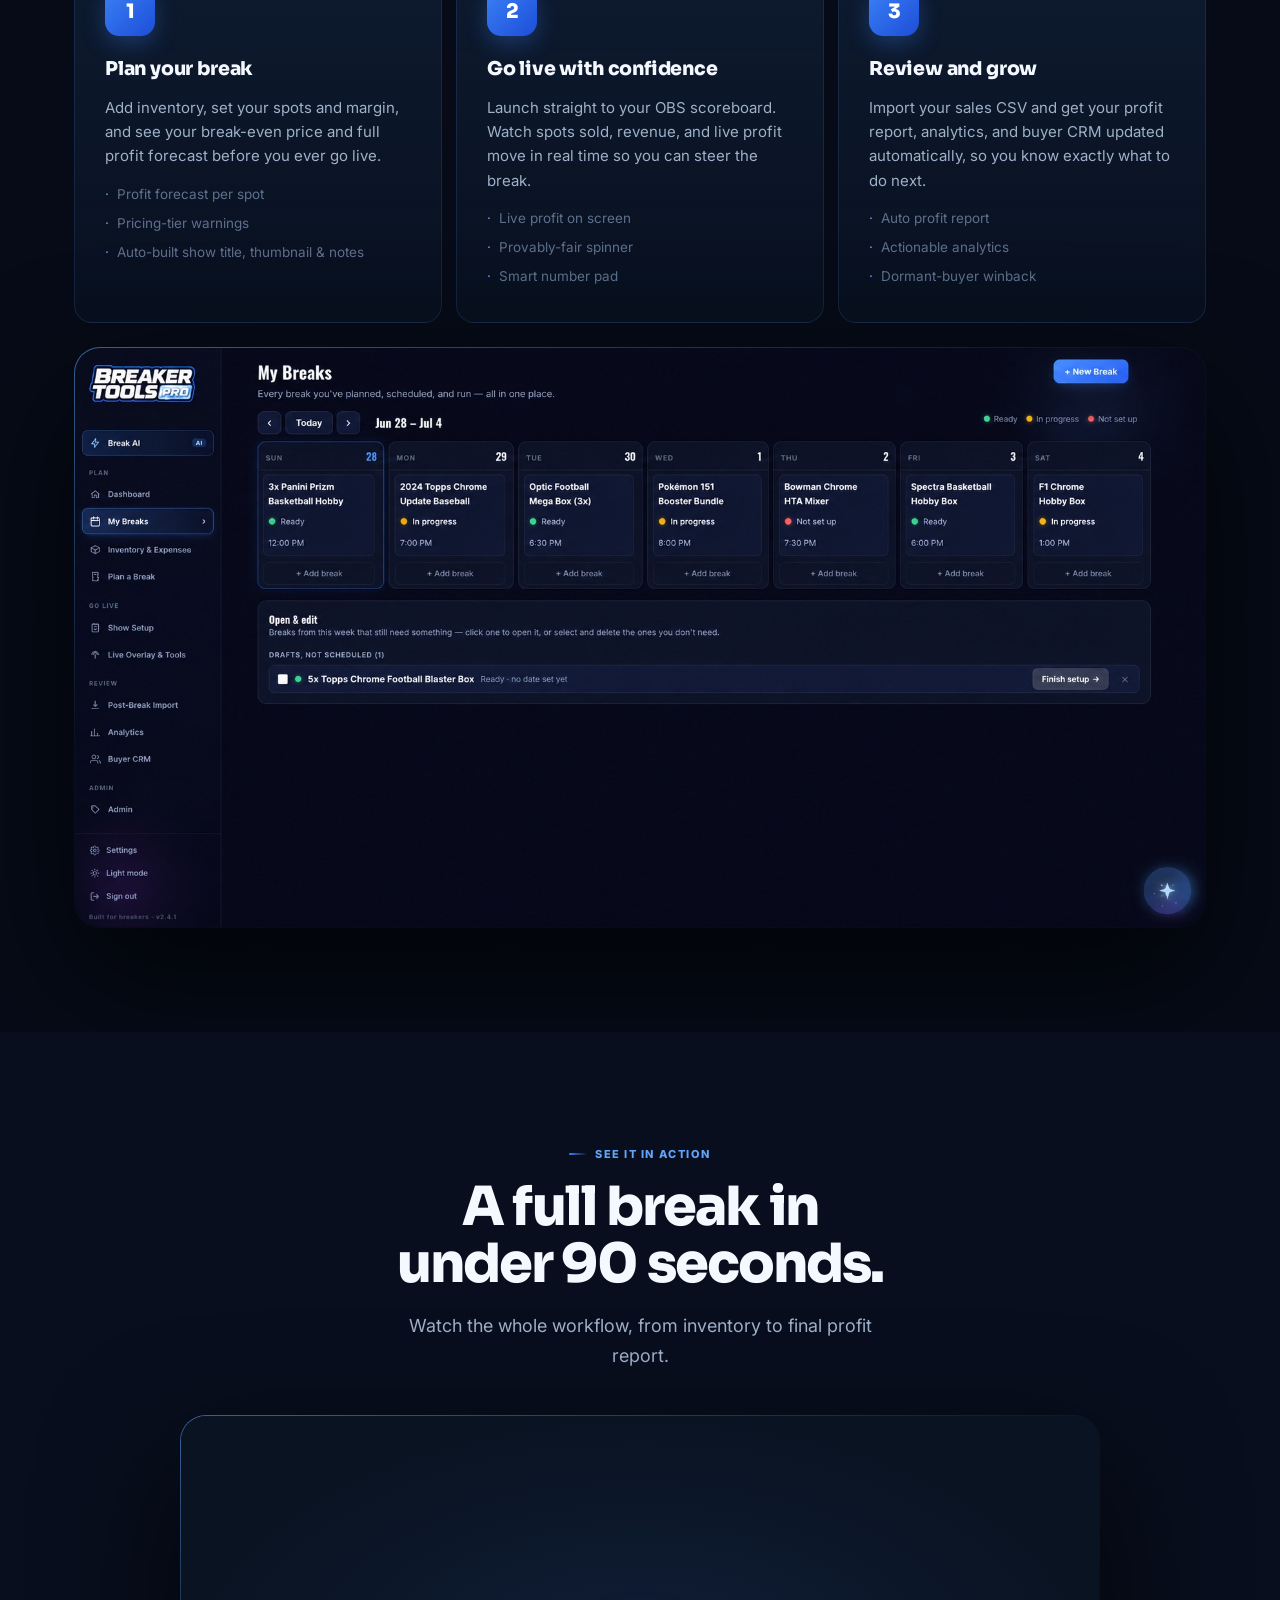
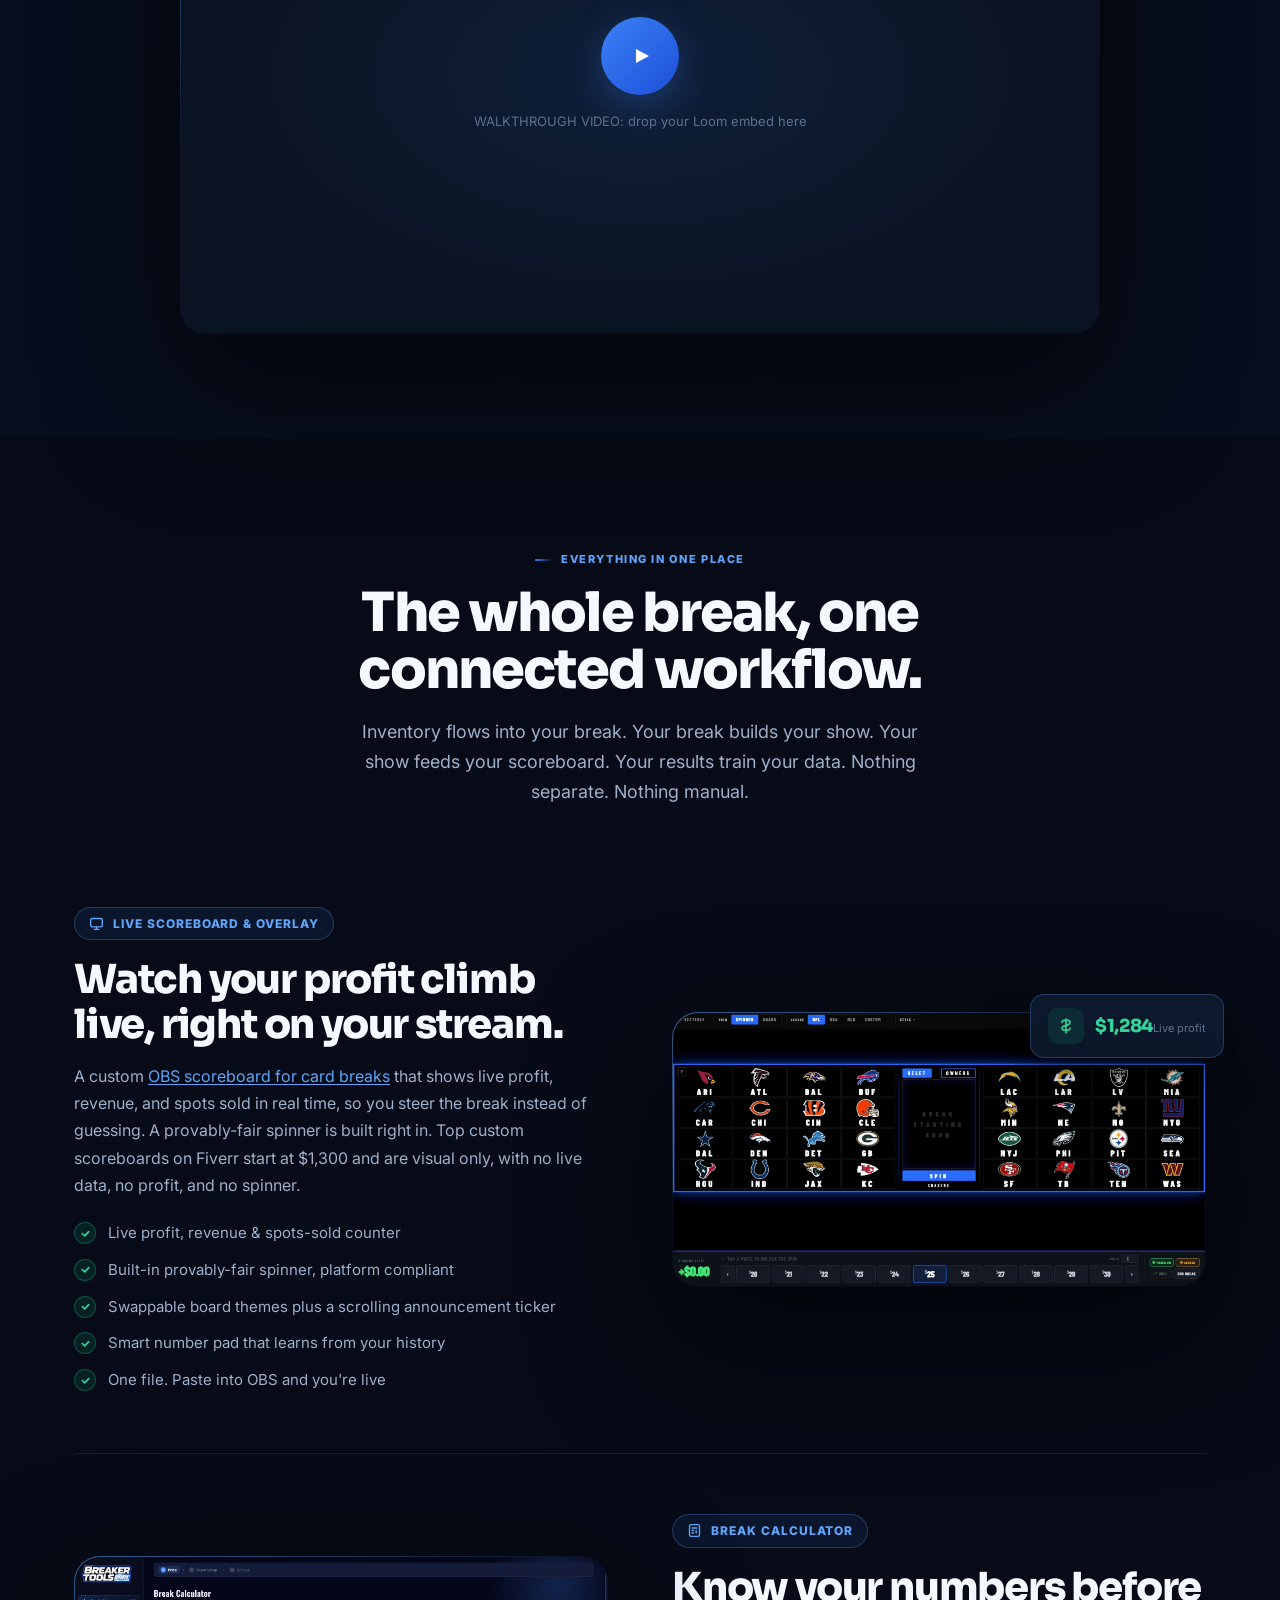
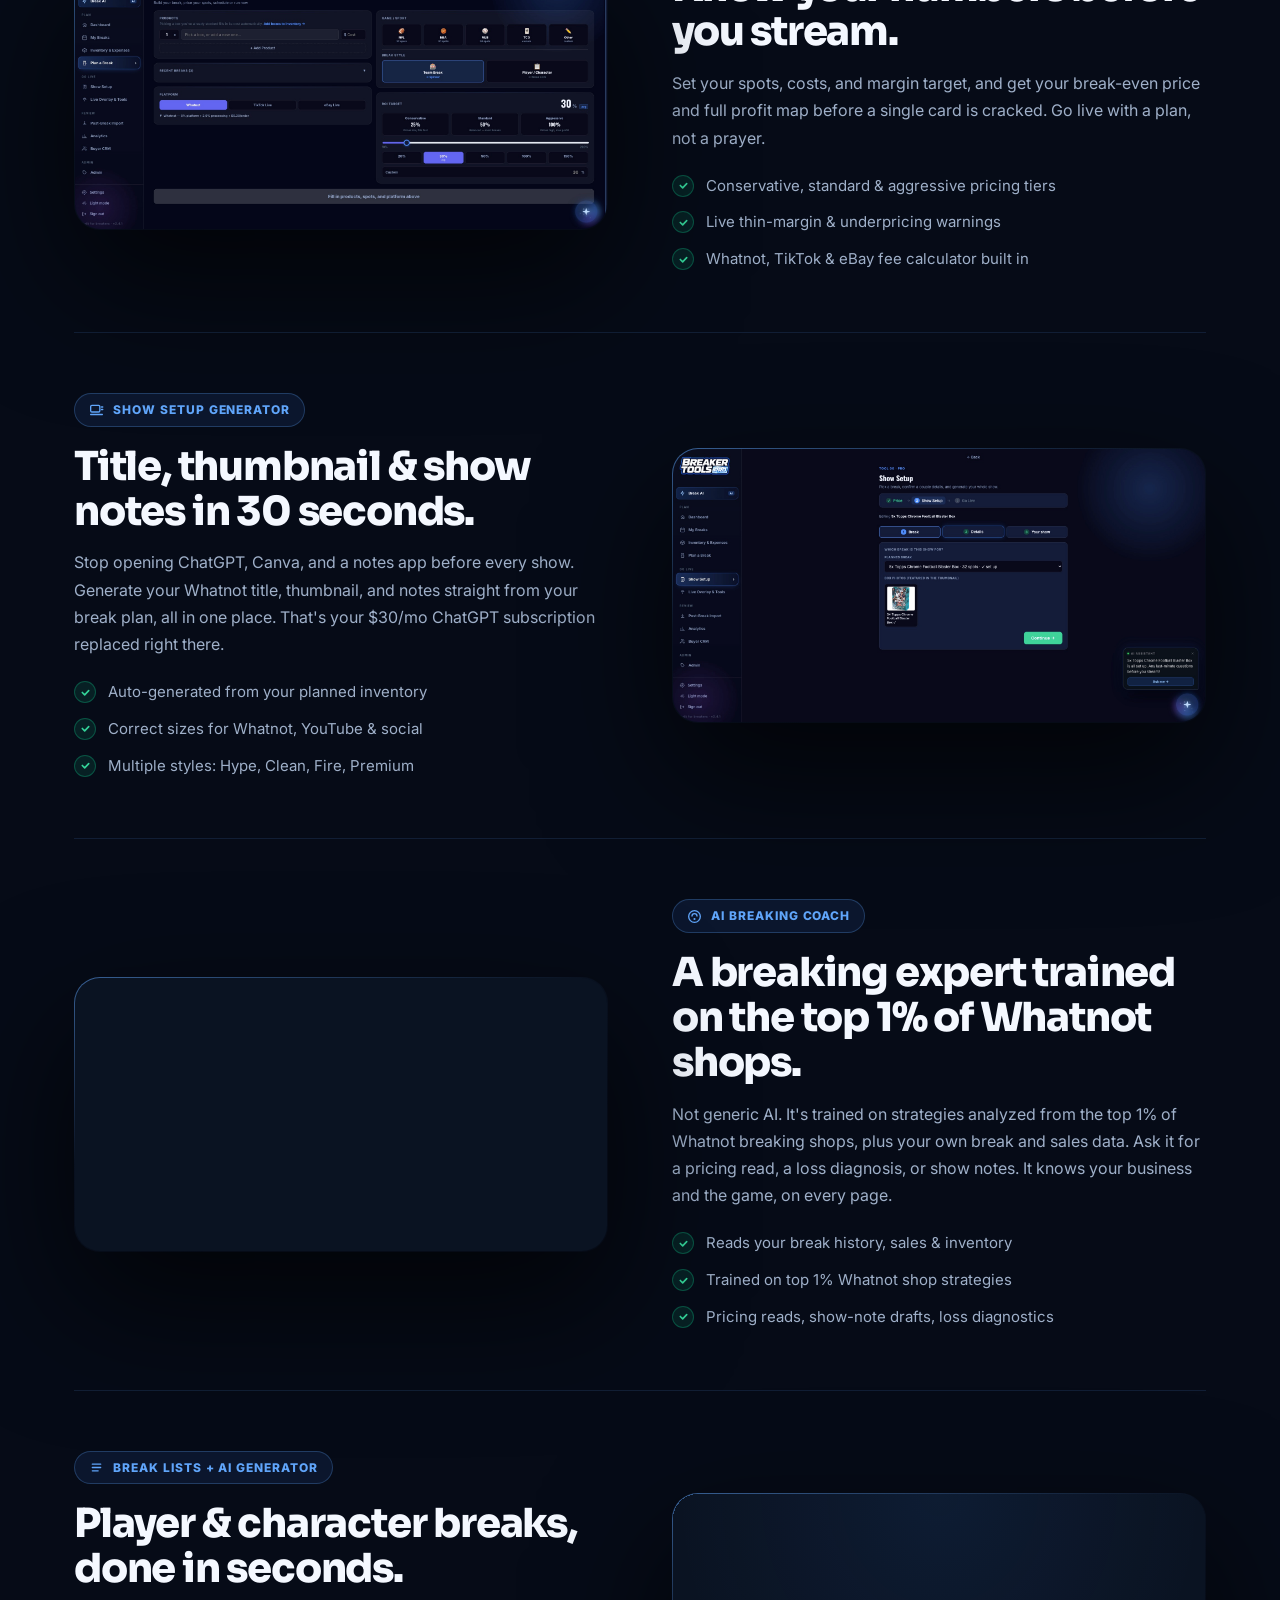
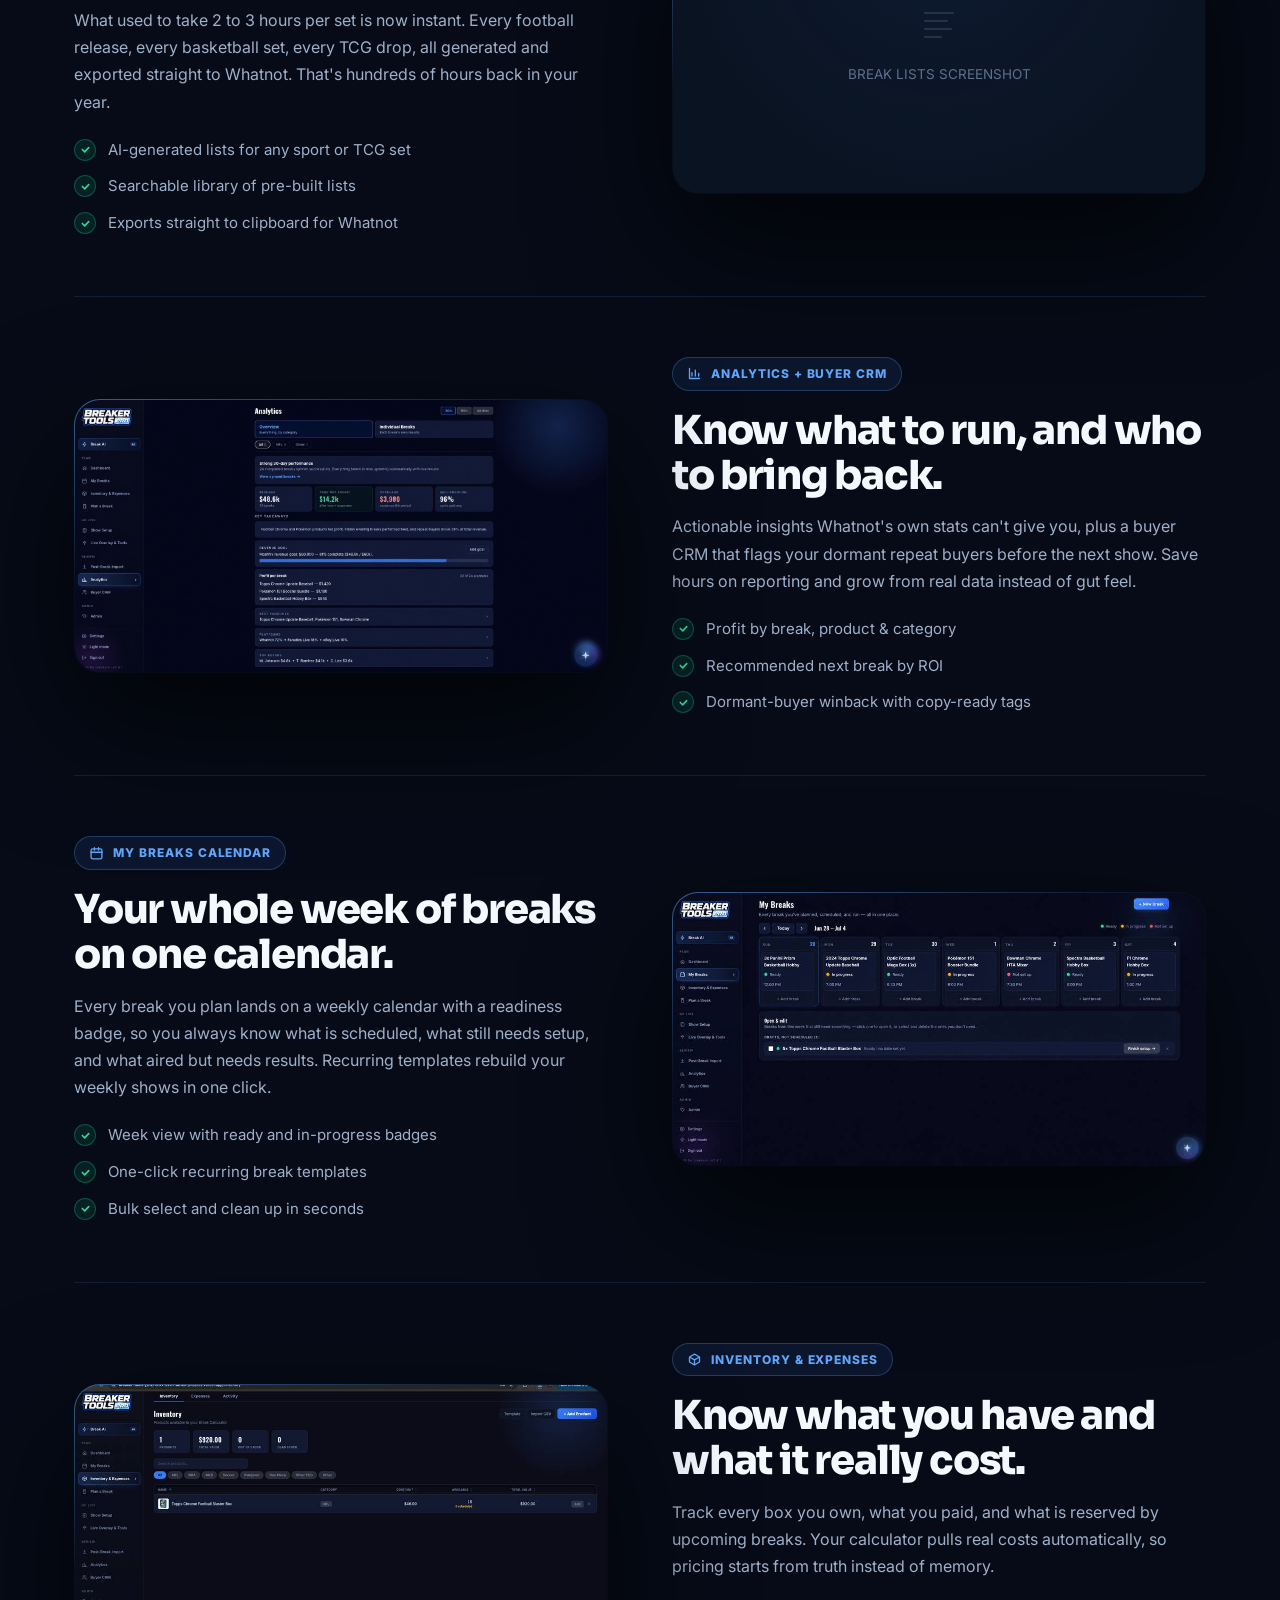
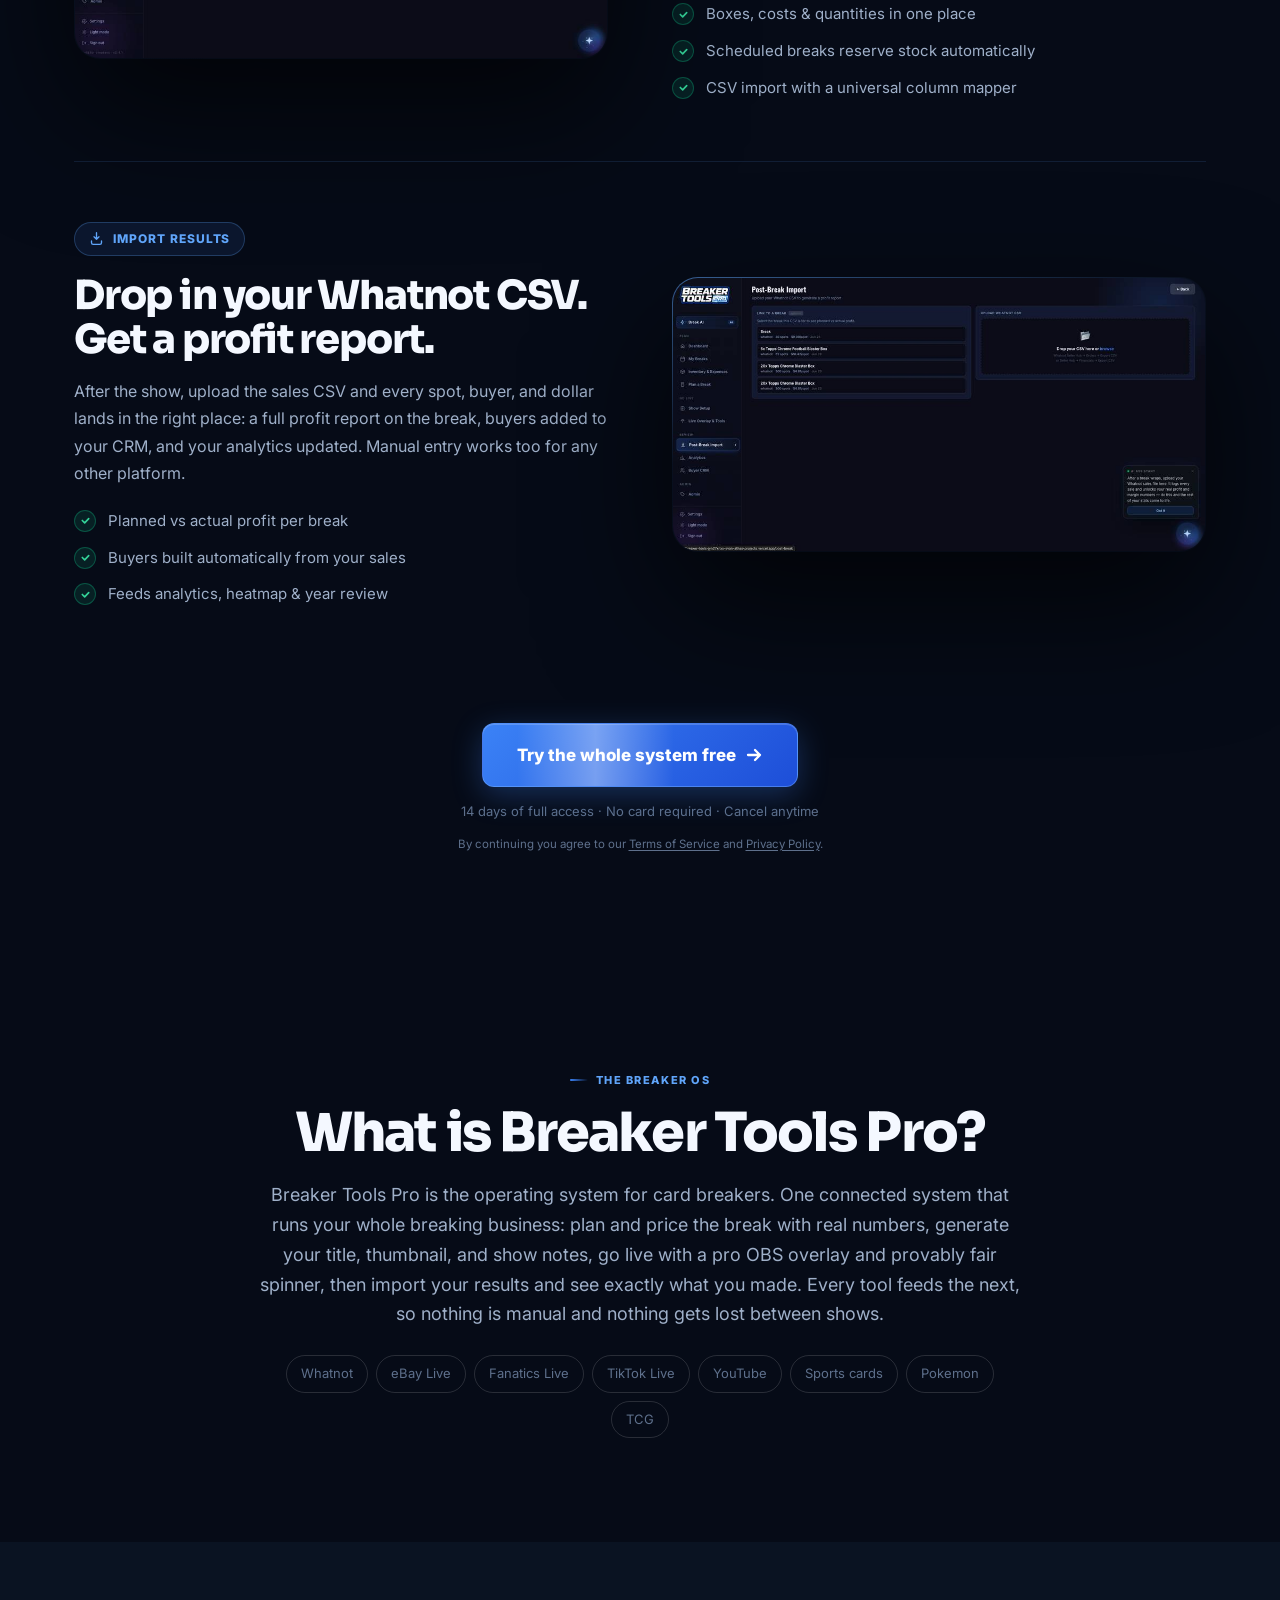
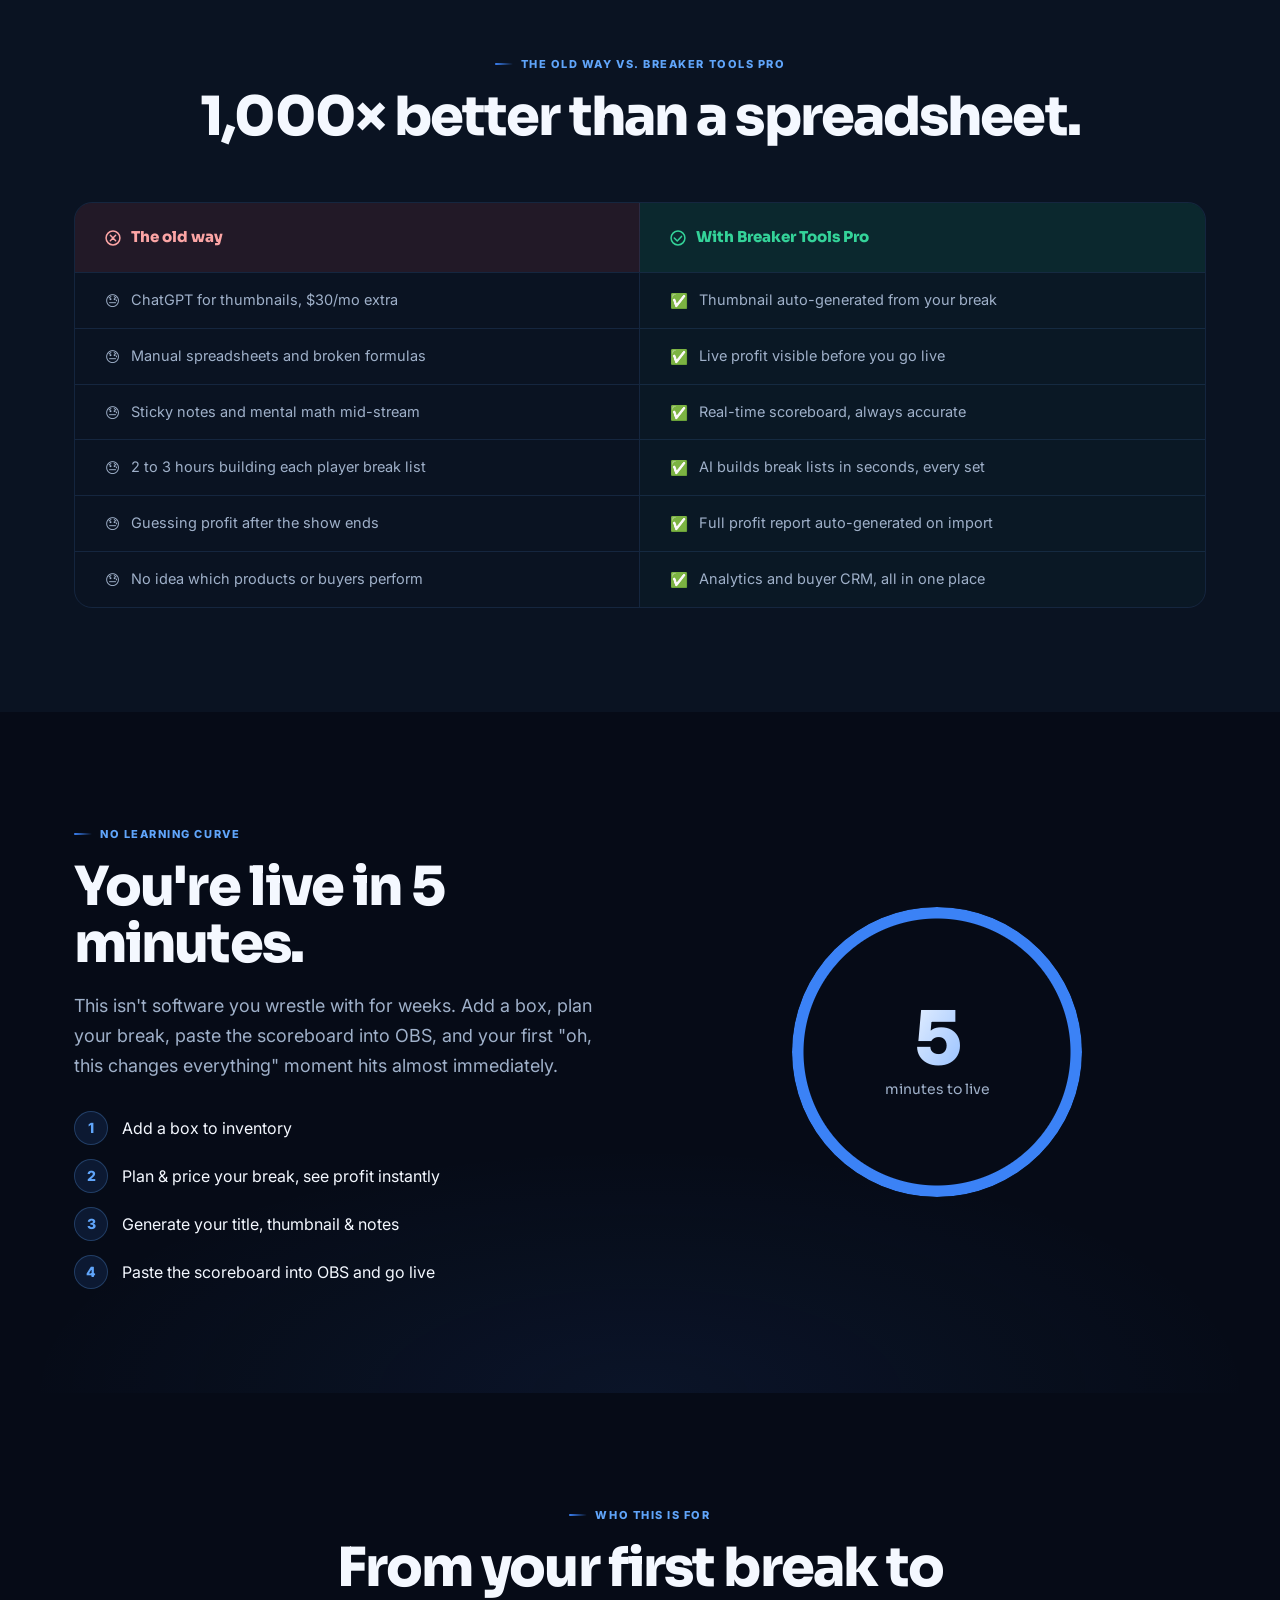
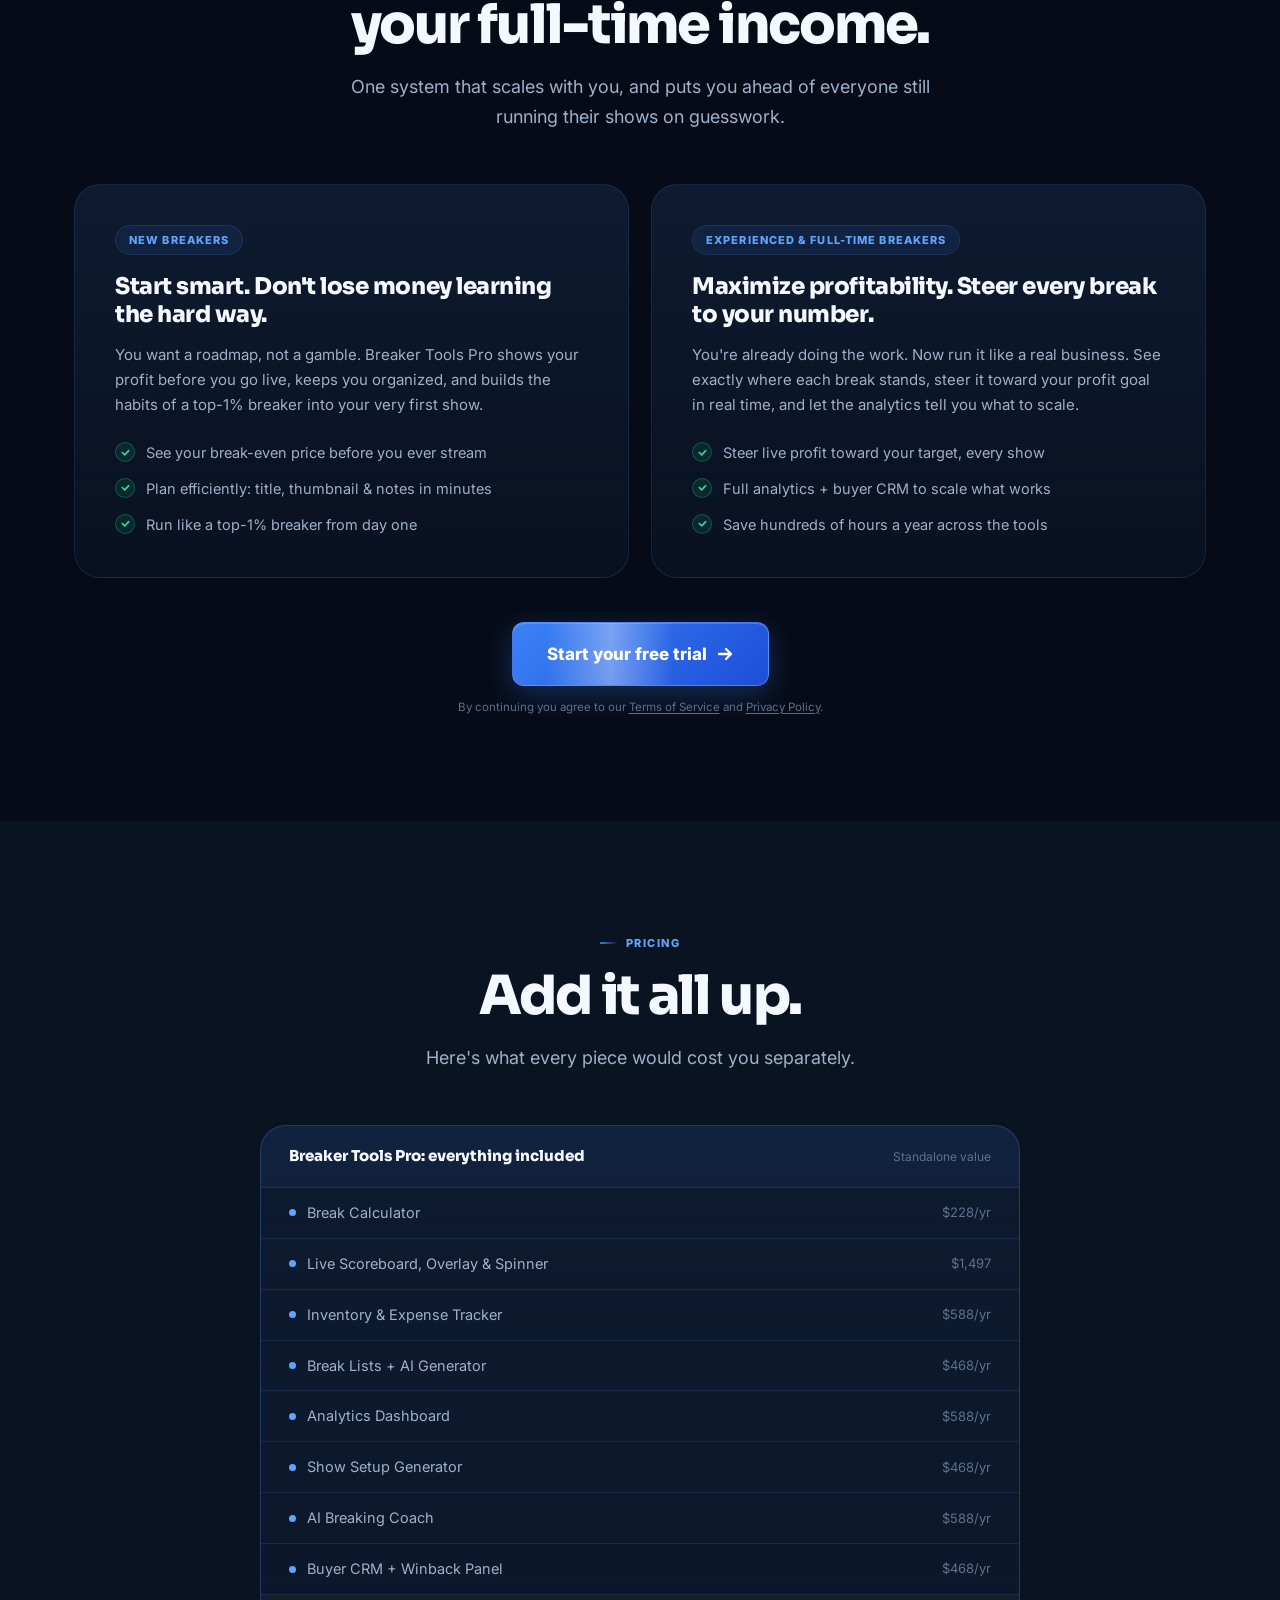
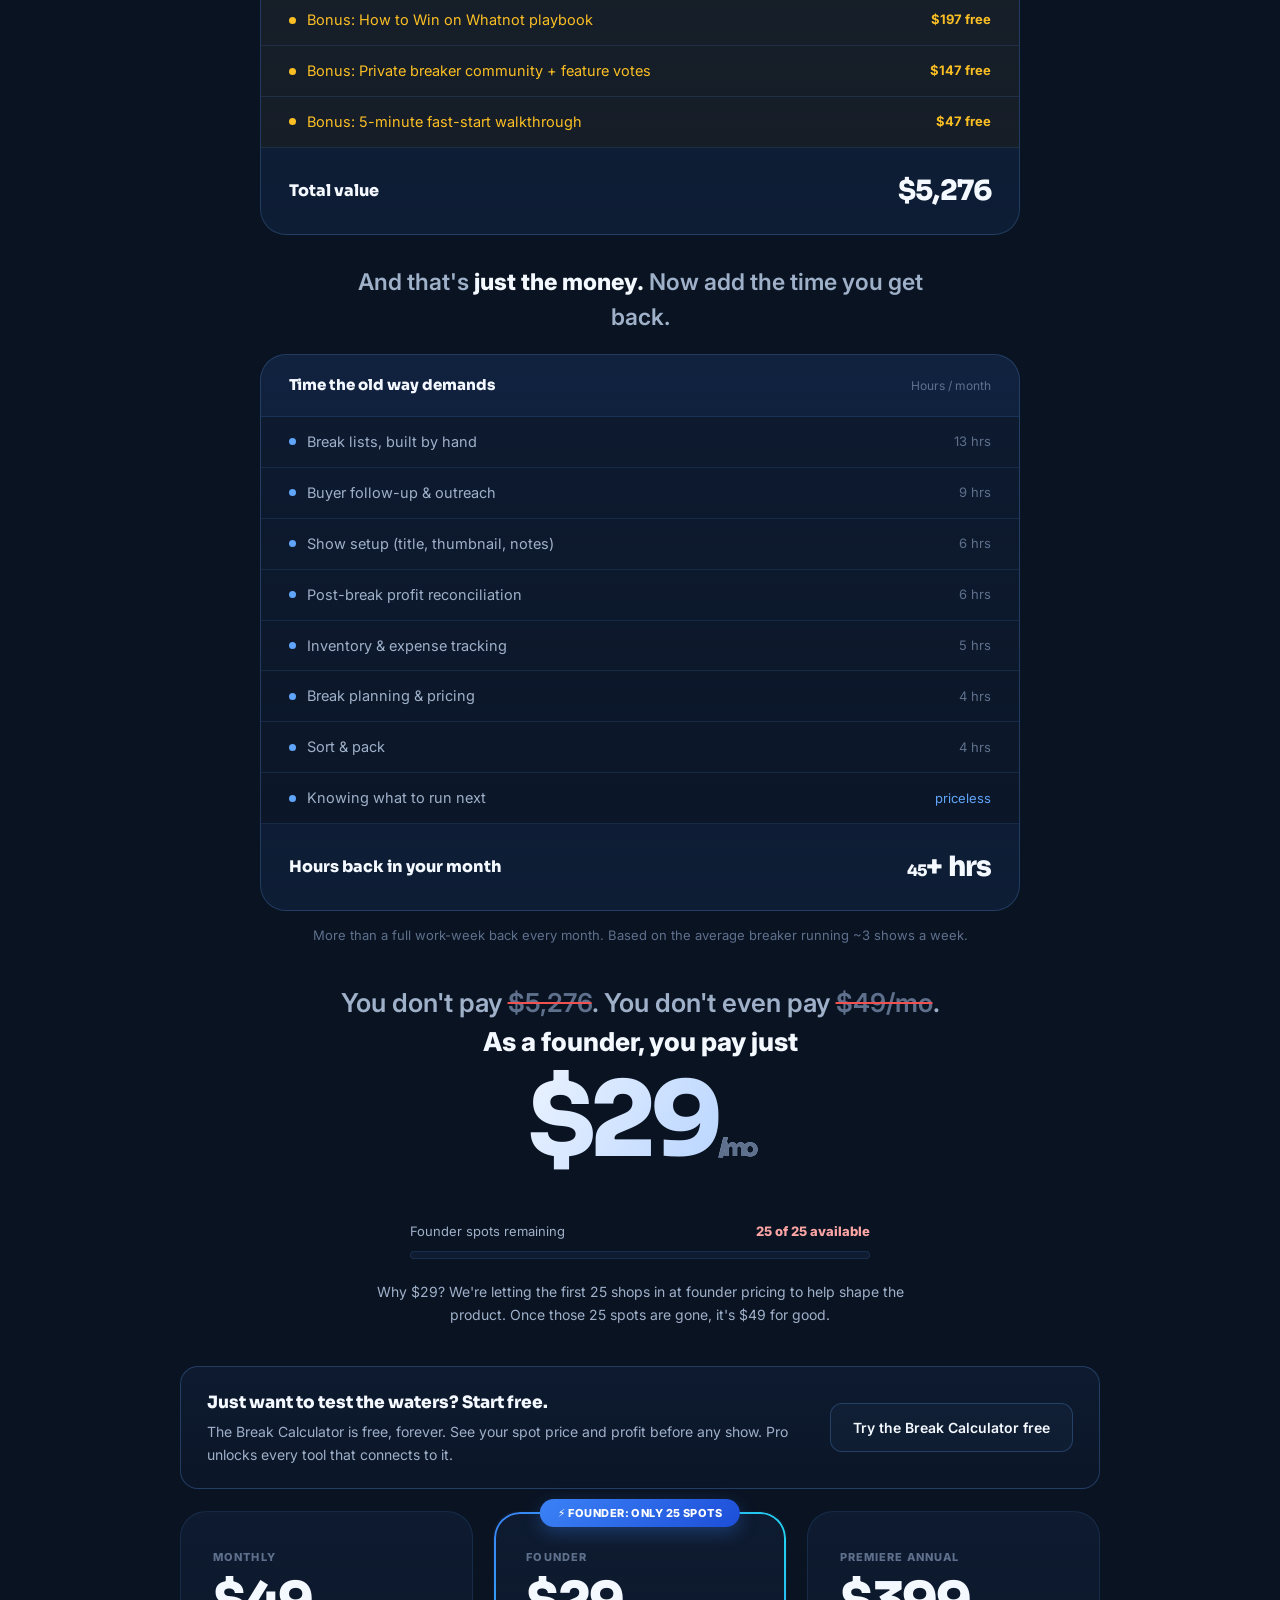
==== commit 1ba1bf60: "Landing: expand FAQ with 13 high-intent questions Streaming/OBS (works with OBS/Streamlabs, which pl" ====
--- a/public/index.html
+++ b/public/index.html
@@ -898,9 +898,22 @@
       <div class="faq-item"><div class="faq-q" role="button" tabindex="0" aria-expanded="false">Does it work with Whatnot, TikTok, and eBay?<svg class="faq-chevron" viewBox="0 0 20 20" fill="currentColor" aria-hidden="true"><path d="M5 7l5 5 5-5"/></svg></div><div class="faq-a">Yes. It's a co-pilot for whatever platform you stream on — Whatnot, TikTok Shop, or eBay Live. The break calculator has built-in fee presets for Whatnot, TikTok Shop, and eBay Live, plus a custom fee field for anything else. The OBS scoreboard, break lists, and provably-fair spinner work on any platform.</div></div>
       <div class="faq-item"><div class="faq-q" role="button" tabindex="0" aria-expanded="false">What is Breaker Tools Pro?<svg class="faq-chevron" viewBox="0 0 20 20" fill="currentColor" aria-hidden="true"><path d="M5 7l5 5 5-5"/></svg></div><div class="faq-a">Breaker Tools Pro is the Breaker OS, one connected system for running a card breaking business. You plan and price breaks with real numbers, generate your title, thumbnail, and show notes, go live with a pro OBS overlay and spinner, then import results to see profit, buyers, and analytics. It works for sports cards, Pokemon, and TCG breaks on Whatnot, eBay Live, Fanatics Live, TikTok, and YouTube.</div></div>
       <div class="faq-item"><div class="faq-q" role="button" tabindex="0" aria-expanded="false">Is there an OBS overlay or scoreboard for card breaks?<svg class="faq-chevron" viewBox="0 0 20 20" fill="currentColor" aria-hidden="true"><path d="M5 7l5 5 5-5"/></svg></div><div class="faq-a">Yes — a live OBS scoreboard overlay built specifically for card breaks, not a generic sports scorebug. It shows real-time profit, revenue, and spots sold, has a provably-fair spinner built in, and drops into any stream as a single OBS browser source. Most breakers are live with it in under 5 minutes.</div></div>
+      <div class="faq-item"><div class="faq-q" role="button" tabindex="0" aria-expanded="false">Does it work with OBS, Streamlabs, and other streaming software?<svg class="faq-chevron" viewBox="0 0 20 20" fill="currentColor" aria-hidden="true"><path d="M5 7l5 5 5-5"/></svg></div><div class="faq-a">Yes. The overlay is a single browser source, so it drops into OBS Studio, Streamlabs, or any streaming software that supports browser sources. There is no plugin to install and no paid add-on. You paste one URL and you are live.</div></div>
+      <div class="faq-item"><div class="faq-q" role="button" tabindex="0" aria-expanded="false">Which platforms can I stream to?<svg class="faq-chevron" viewBox="0 0 20 20" fill="currentColor" aria-hidden="true"><path d="M5 7l5 5 5-5"/></svg></div><div class="faq-a">Anywhere you can run a stream. Breakers use Breaker Tools Pro on Whatnot, Fanatics Live, eBay Live, TikTok Live, YouTube, Twitch, and Facebook Live. The overlay and the tools do not care which platform you sell on, so you can switch or run several at once without changing your setup.</div></div>
+      <div class="faq-item"><div class="faq-q" role="button" tabindex="0" aria-expanded="false">Can I customize the overlay to match my channel?<svg class="faq-chevron" viewBox="0 0 20 20" fill="currentColor" aria-hidden="true"><path d="M5 7l5 5 5-5"/></svg></div><div class="faq-a">Yes. Swap between built-in board themes like Classic, Chrome, Superfractor, Vintage, and Graded, set your own accent color and glow, and add a scrolling announcement ticker with your own messages. Your board matches your channel instead of looking like everyone else's.</div></div>
+      <div class="faq-item"><div class="faq-q" role="button" tabindex="0" aria-expanded="false">Will the overlay slow down my stream or need a powerful PC?<svg class="faq-chevron" viewBox="0 0 20 20" fill="currentColor" aria-hidden="true"><path d="M5 7l5 5 5-5"/></svg></div><div class="faq-a">No. The overlay is one lightweight file that runs as a browser source, so it works smoothly on a normal laptop and adds no meaningful load to your stream. If you can already stream, you can run Breaker Tools Pro.</div></div>
+      <div class="faq-item"><div class="faq-q" role="button" tabindex="0" aria-expanded="false">What break formats does it support?<svg class="faq-chevron" viewBox="0 0 20 20" fill="currentColor" aria-hidden="true"><path d="M5 7l5 5 5-5"/></svg></div><div class="faq-a">Team breaks for NFL, NBA, MLB, and NHL, Pick Your Team, and random team breaks, plus numbered and personal breaks for Pokemon and other TCG. You build the break, set your spots and pricing, and the board handles the rest live.</div></div>
+      <div class="faq-item"><div class="faq-q" role="button" tabindex="0" aria-expanded="false">Can I run Pick Your Team (PYT) breaks?<svg class="faq-chevron" viewBox="0 0 20 20" fill="currentColor" aria-hidden="true"><path d="M5 7l5 5 5-5"/></svg></div><div class="faq-a">Yes. Pick Your Team breaks are fully supported. Buyers claim teams and the board updates live, with sold spots and remaining spots visible on stream at all times.</div></div>
+      <div class="faq-item"><div class="faq-q" role="button" tabindex="0" aria-expanded="false">Does it randomize teams for random team breaks?<svg class="faq-chevron" viewBox="0 0 20 20" fill="currentColor" aria-hidden="true"><path d="M5 7l5 5 5-5"/></svg></div><div class="faq-a">Yes. Random team assignment is built into the board and is provably fair, using secure random selection over the unclaimed spots so the room can trust every pick. A visible fairness badge shows viewers it is legitimate.</div></div>
+      <div class="faq-item"><div class="faq-q" role="button" tabindex="0" aria-expanded="false">Can I import my past breaks and sales history?<svg class="faq-chevron" viewBox="0 0 20 20" fill="currentColor" aria-hidden="true"><path d="M5 7l5 5 5-5"/></svg></div><div class="faq-a">Yes. Upload your Whatnot sales export and the universal column mapper pulls it in, so your analytics, buyers, and profit history start from your real numbers instead of a blank slate. Other platforms work too through CSV or manual entry.</div></div>
+      <div class="faq-item"><div class="faq-q" role="button" tabindex="0" aria-expanded="false">Can I use it on my phone or tablet?<svg class="faq-chevron" viewBox="0 0 20 20" fill="currentColor" aria-hidden="true"><path d="M5 7l5 5 5-5"/></svg></div><div class="faq-a">Yes. Breaker Tools Pro installs as an app on your phone or tablet with its own mobile navigation, so you can plan a break, check inventory, or review results from anywhere, not just at your streaming desk.</div></div>
+      <div class="faq-item"><div class="faq-q" role="button" tabindex="0" aria-expanded="false">How long does it take to get set up?<svg class="faq-chevron" viewBox="0 0 20 20" fill="currentColor" aria-hidden="true"><path d="M5 7l5 5 5-5"/></svg></div><div class="faq-a">About five minutes. You create your account, plan your first break, and paste the overlay into your streaming software. Most breakers go from signup to a priced, ready break in one sitting.</div></div>
       <div class="faq-item"><div class="faq-q" role="button" tabindex="0" aria-expanded="false">Is the $1 start actually safe with this tool?<svg class="faq-chevron" viewBox="0 0 20 20" fill="currentColor" aria-hidden="true"><path d="M5 7l5 5 5-5"/></svg></div><div class="faq-a">That's exactly what Breaker Tools Pro is built for. You see your break-even price before you go live, and your live profit updates on the scoreboard in real time so you can steer at every moment. The tools de-risk the $1 start so the room sets fair value, and you always know where you stand.</div></div>
       <div class="faq-item"><div class="faq-q" role="button" tabindex="0" aria-expanded="false">Do I need technical skills to set up the scoreboard?<svg class="faq-chevron" viewBox="0 0 20 20" fill="currentColor" aria-hidden="true"><path d="M5 7l5 5 5-5"/></svg></div><div class="faq-a">If you can paste a URL into an OBS browser source, you're done. The scoreboard is a single file. Our onboarding walkthrough gets you live in under 5 minutes, and the community is there if you need help.</div></div>
       <div class="faq-item"><div class="faq-q" role="button" tabindex="0" aria-expanded="false">What does the AI assistant actually know?<svg class="faq-chevron" viewBox="0 0 20 20" fill="currentColor" aria-hidden="true"><path d="M5 7l5 5 5-5"/></svg></div><div class="faq-a">Two things: your own break and sales data, and strategies analyzed from the top 1% of Whatnot breaking shops. Ask it for a pricing read, help diagnosing a losing break, a show-note draft, or anything about your business. It's live on every page.</div></div>
+      <div class="faq-item"><div class="faq-q" role="button" tabindex="0" aria-expanded="false">Do you take a cut of my sales?<svg class="faq-chevron" viewBox="0 0 20 20" fill="currentColor" aria-hidden="true"><path d="M5 7l5 5 5-5"/></svg></div><div class="faq-a">No. Breaker Tools Pro is a flat monthly subscription. You keep 100% of what you make on every break. We never touch your sales.</div></div>
+      <div class="faq-item"><div class="faq-q" role="button" tabindex="0" aria-expanded="false">Do I really not need a card to try it?<svg class="faq-chevron" viewBox="0 0 20 20" fill="currentColor" aria-hidden="true"><path d="M5 7l5 5 5-5"/></svg></div><div class="faq-a">Correct. You get 14 days of full access the moment you sign up, with no card required and no automatic charge. You only enter payment if you decide to keep going after the trial.</div></div>
+      <div class="faq-item"><div class="faq-q" role="button" tabindex="0" aria-expanded="false">Is there a contract or commitment?<svg class="faq-chevron" viewBox="0 0 20 20" fill="currentColor" aria-hidden="true"><path d="M5 7l5 5 5-5"/></svg></div><div class="faq-a">No contract. Breaker Tools Pro is month to month, you can cancel anytime in one click, and every plan is backed by the 30-day money-back guarantee.</div></div>
       <div class="faq-item"><div class="faq-q" role="button" tabindex="0" aria-expanded="false">What's the difference between the free trial and founder pricing?<svg class="faq-chevron" viewBox="0 0 20 20" fill="currentColor" aria-hidden="true"><path d="M5 7l5 5 5-5"/></svg></div><div class="faq-a">Everyone gets full Pro access free for 14 days the moment they sign up, no card required. When you are ready, grab a founder spot to lock in $29/month for as long as you stay subscribed. Once the 25 founder spots are gone, the price is $49/month permanently.</div></div>
       <div class="faq-item"><div class="faq-q" role="button" tabindex="0" aria-expanded="false">What if it doesn't work for me?<svg class="faq-chevron" viewBox="0 0 20 20" fill="currentColor" aria-hidden="true"><path d="M5 7l5 5 5-5"/></svg></div><div class="faq-a">Full 30-day money back, no questions asked, processed within 24 hours. You keep the How to Win on Whatnot playbook regardless. We take on all the risk. That's the Zero Risk Guarantee.</div></div>
     </div>
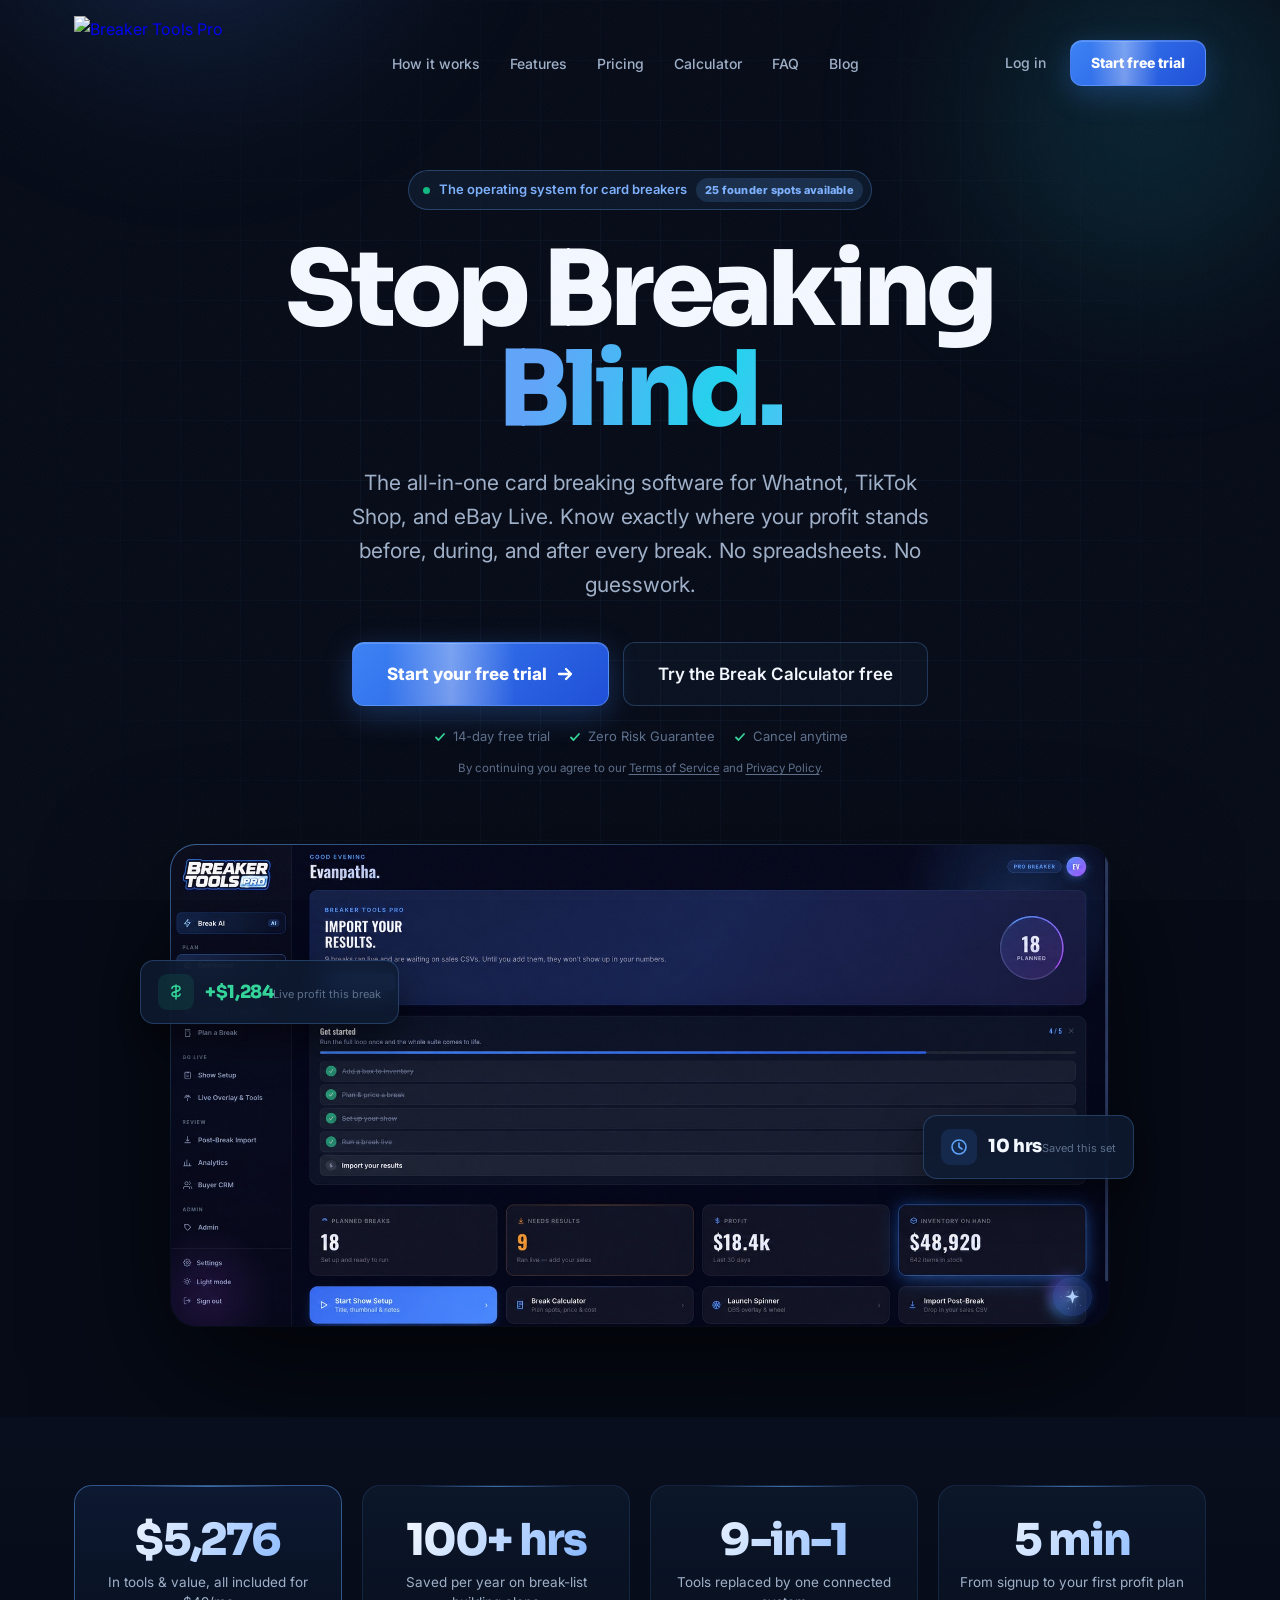
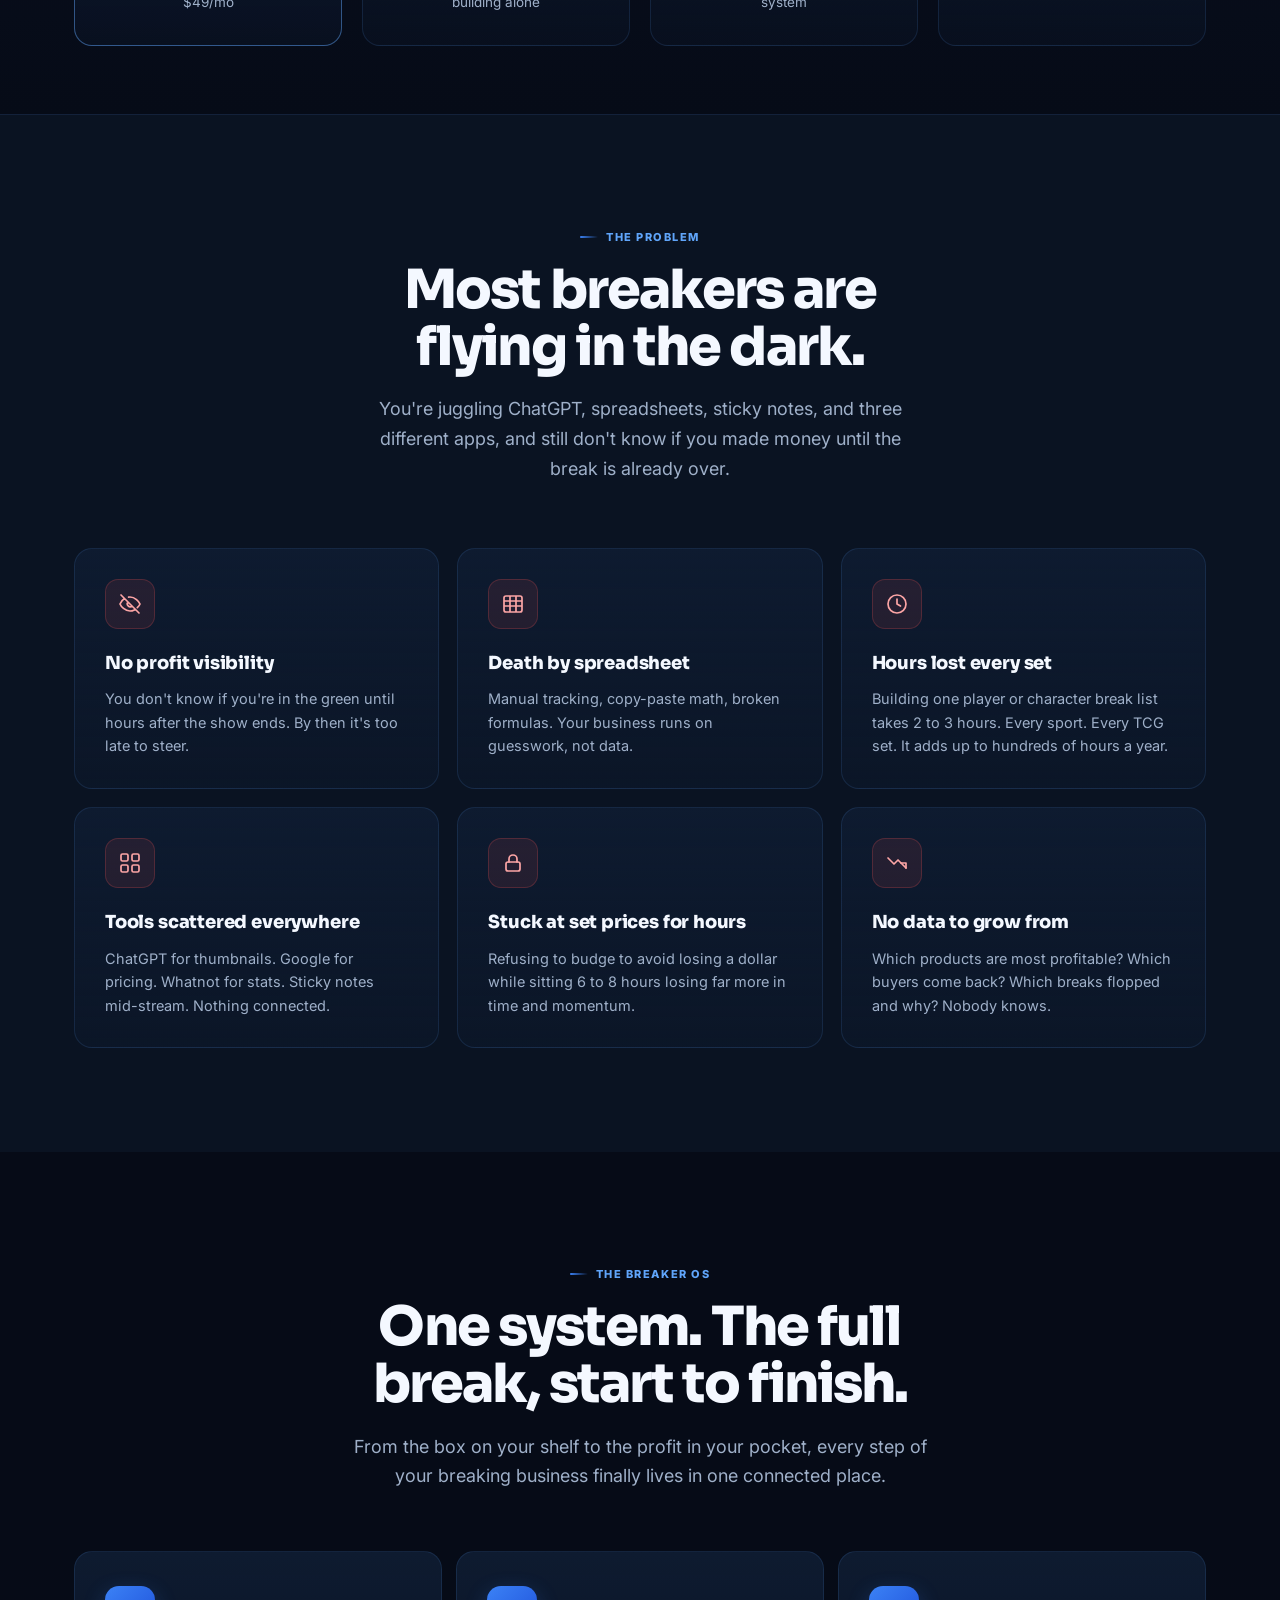
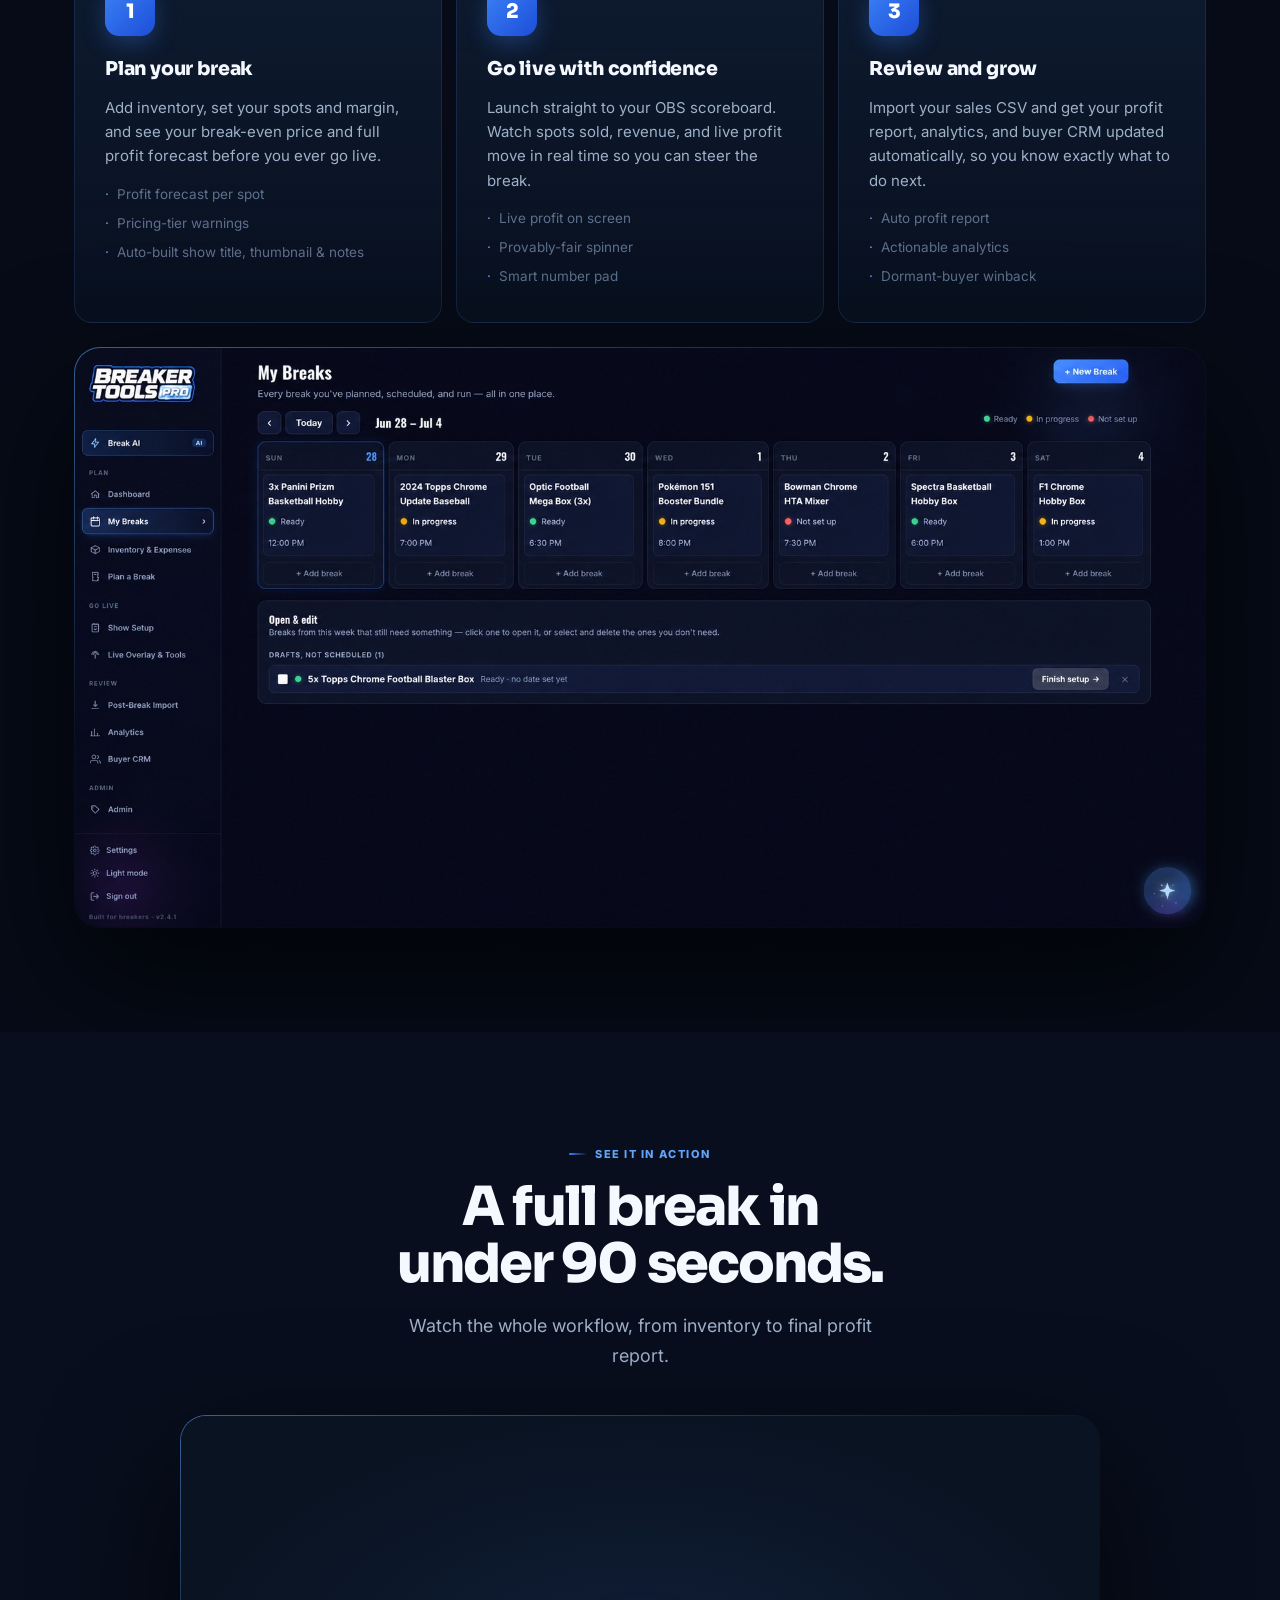
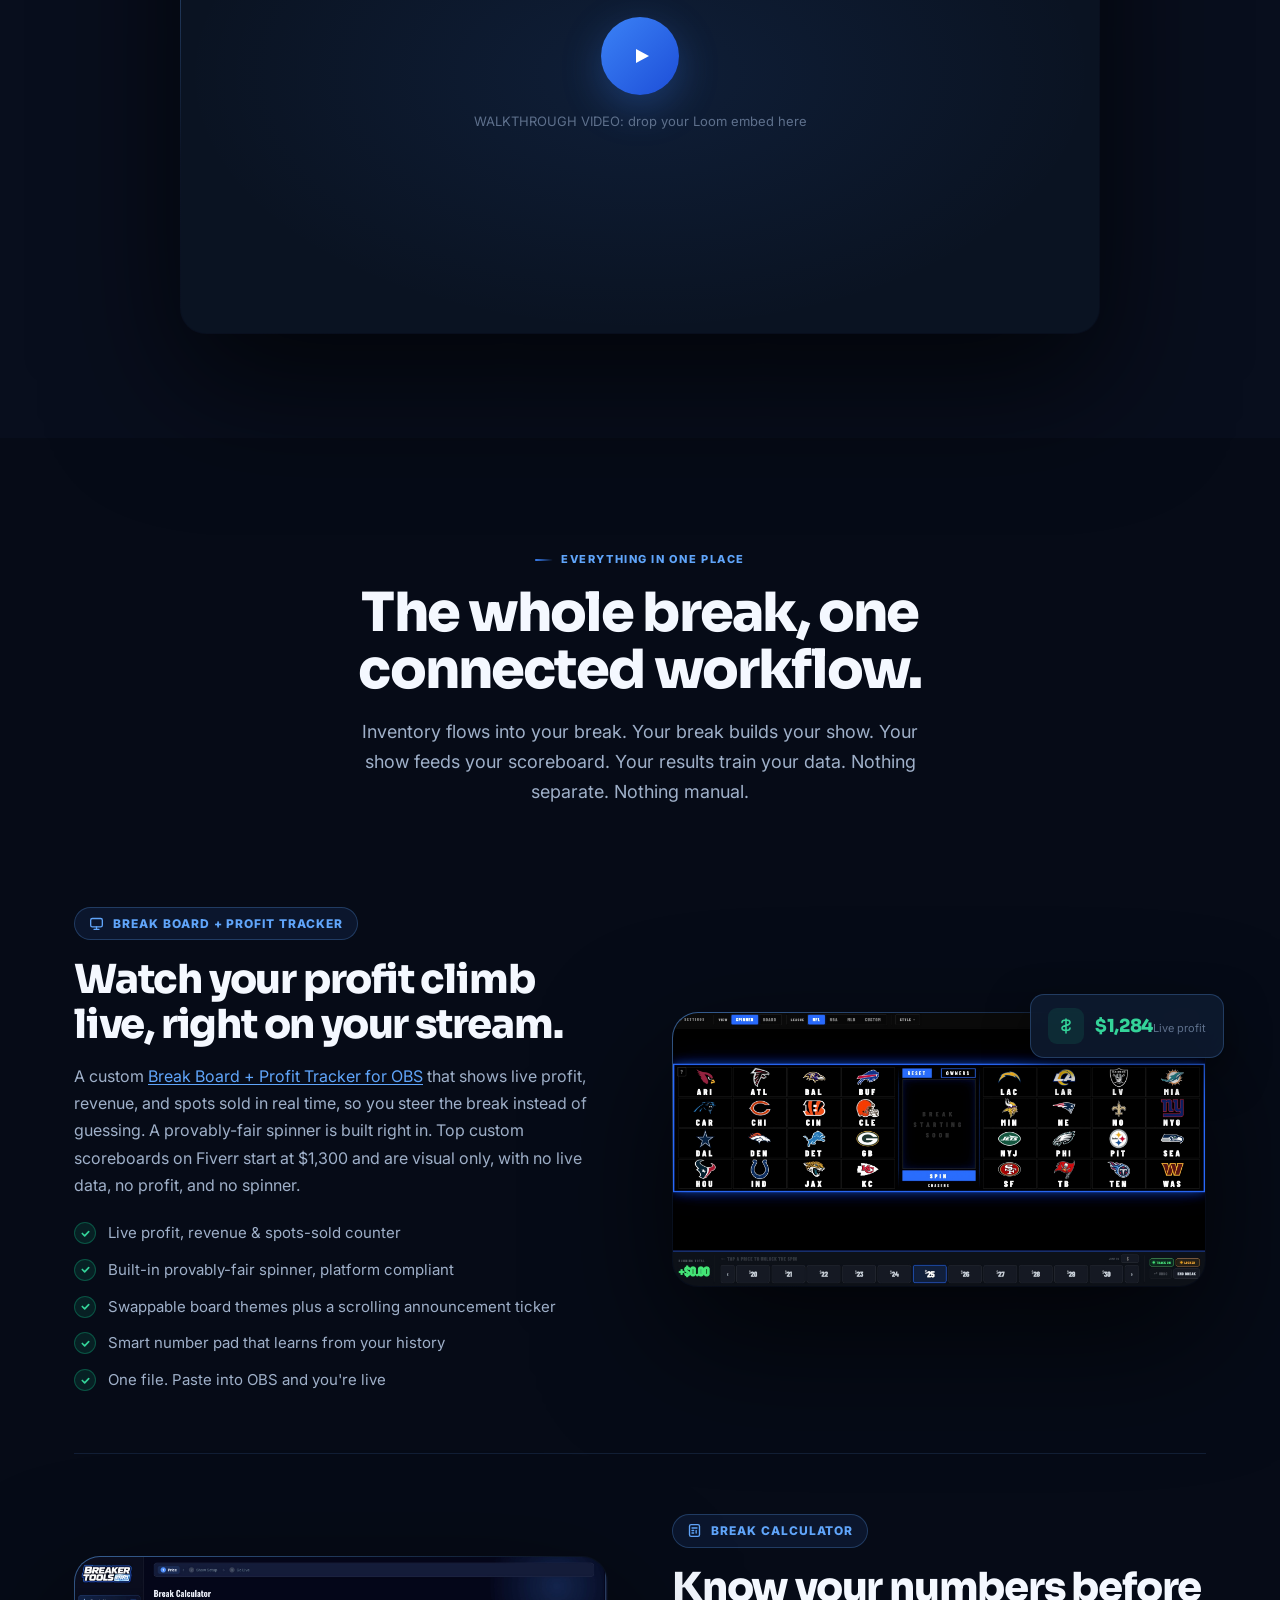
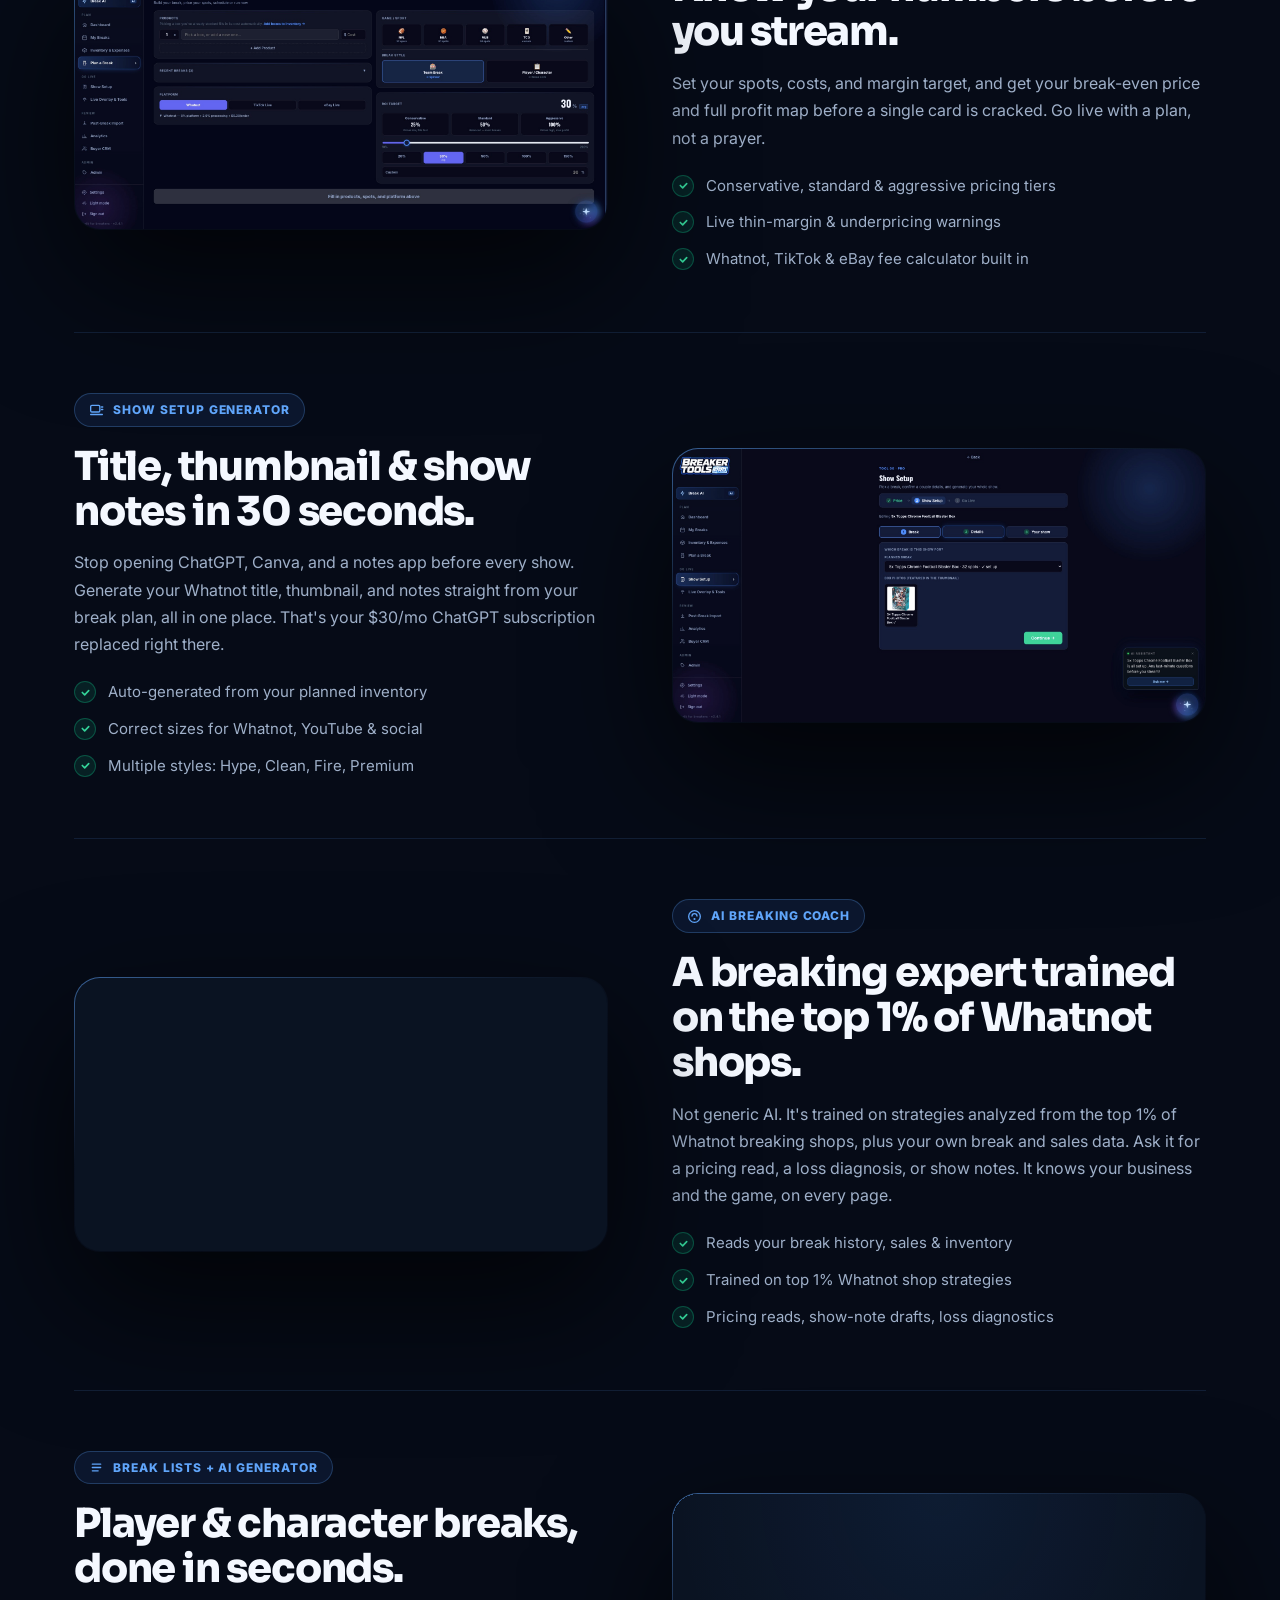
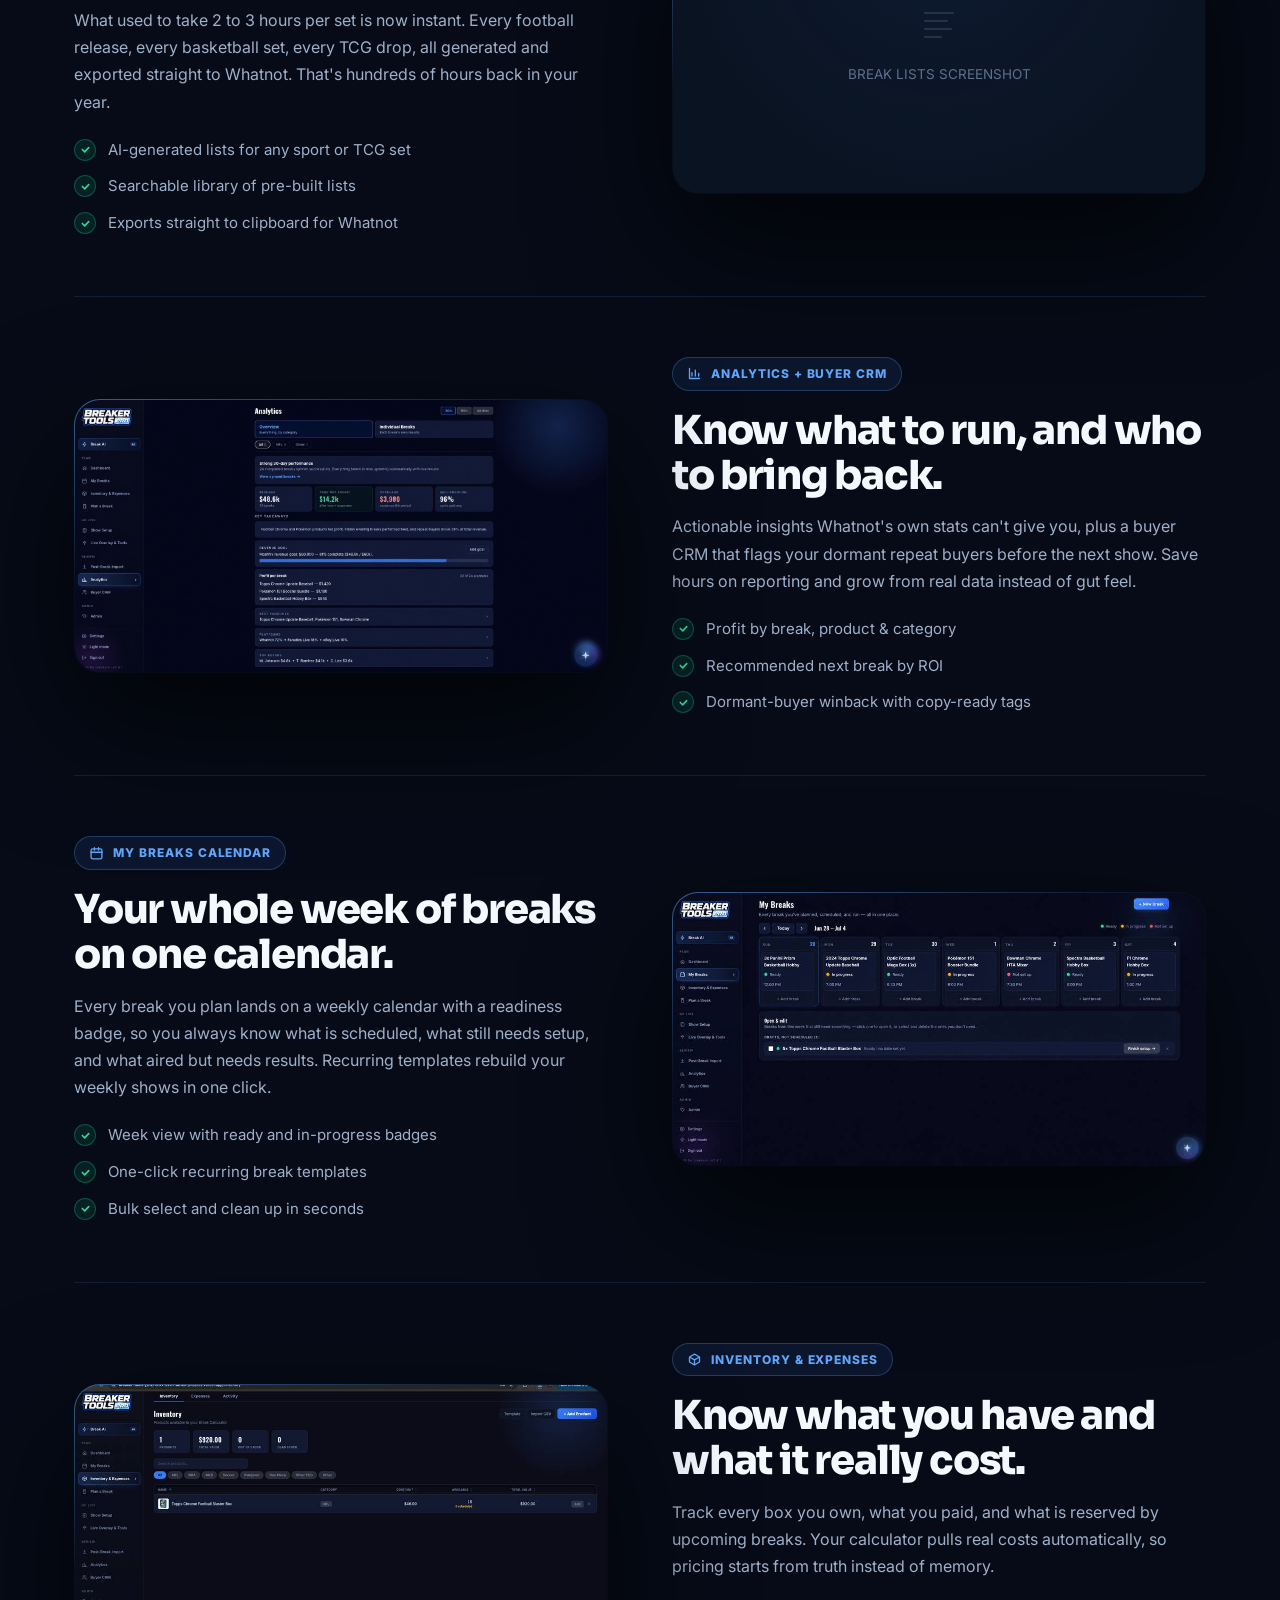
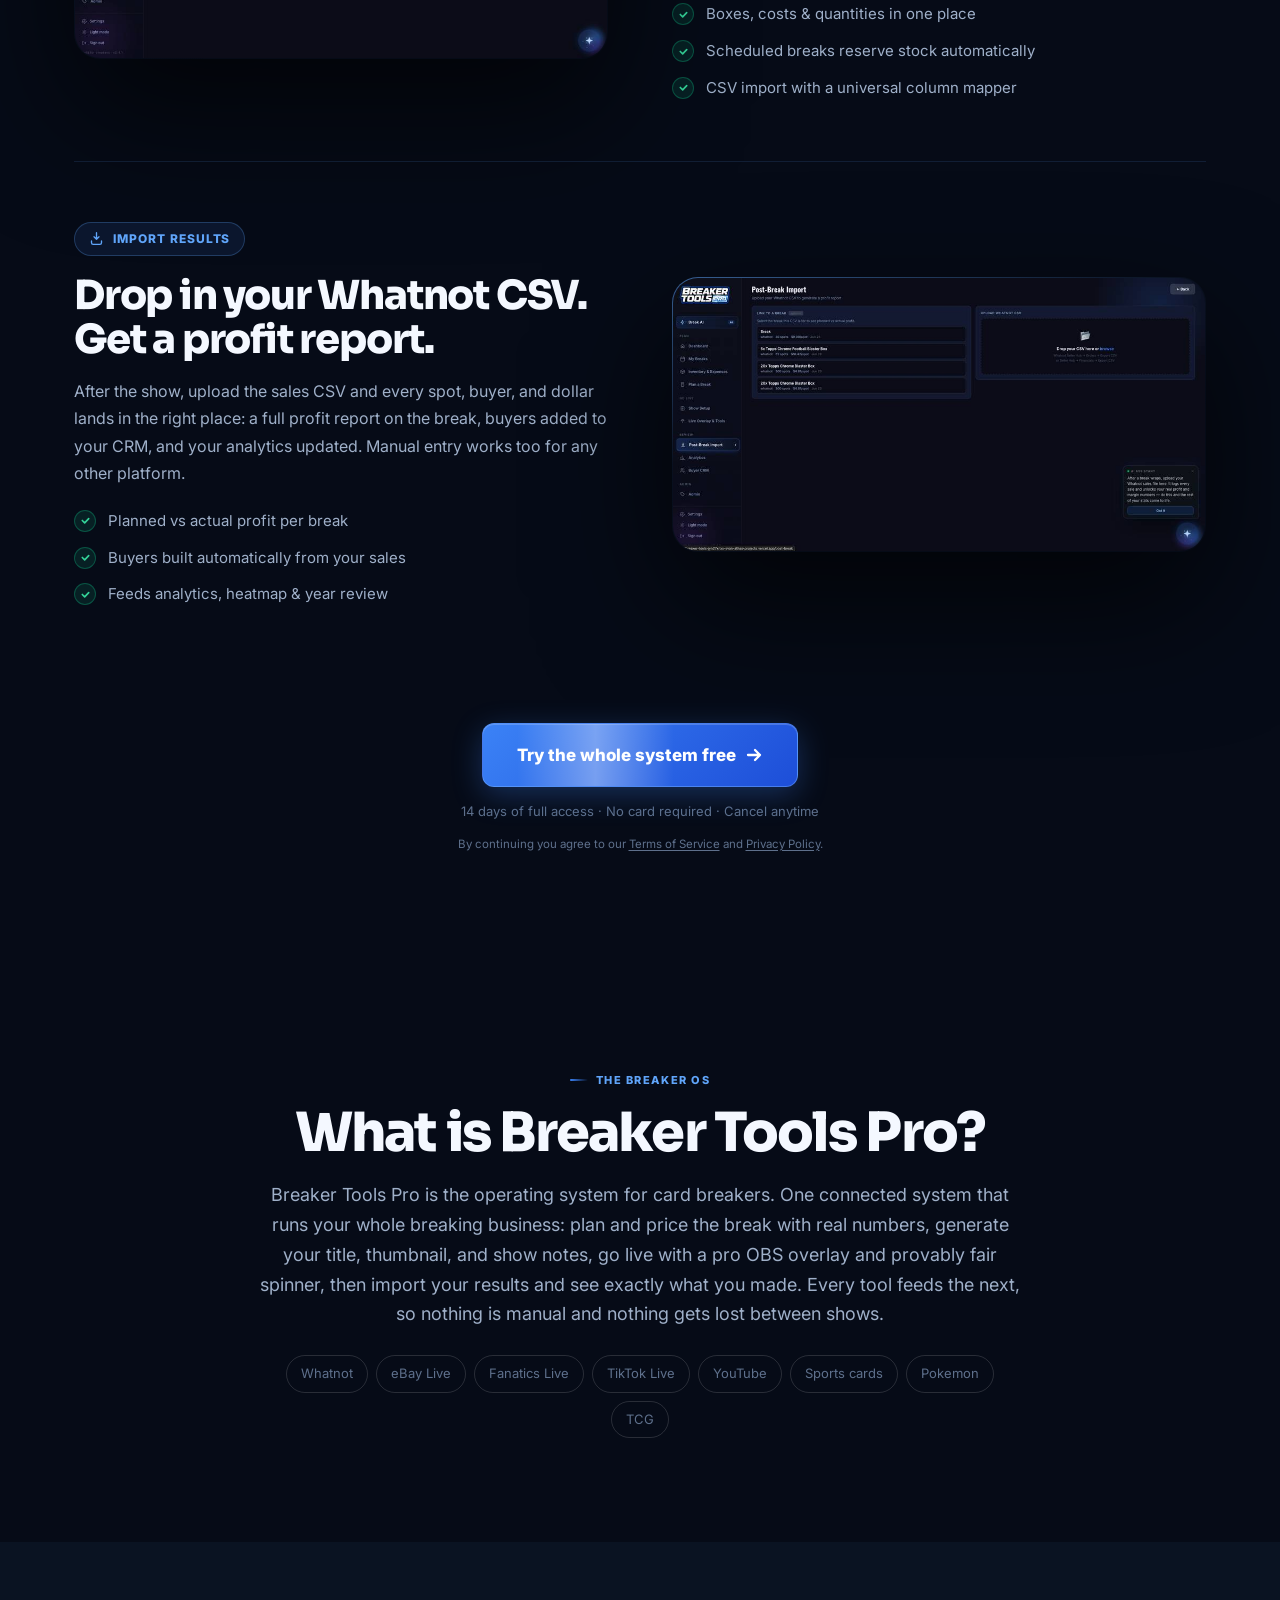
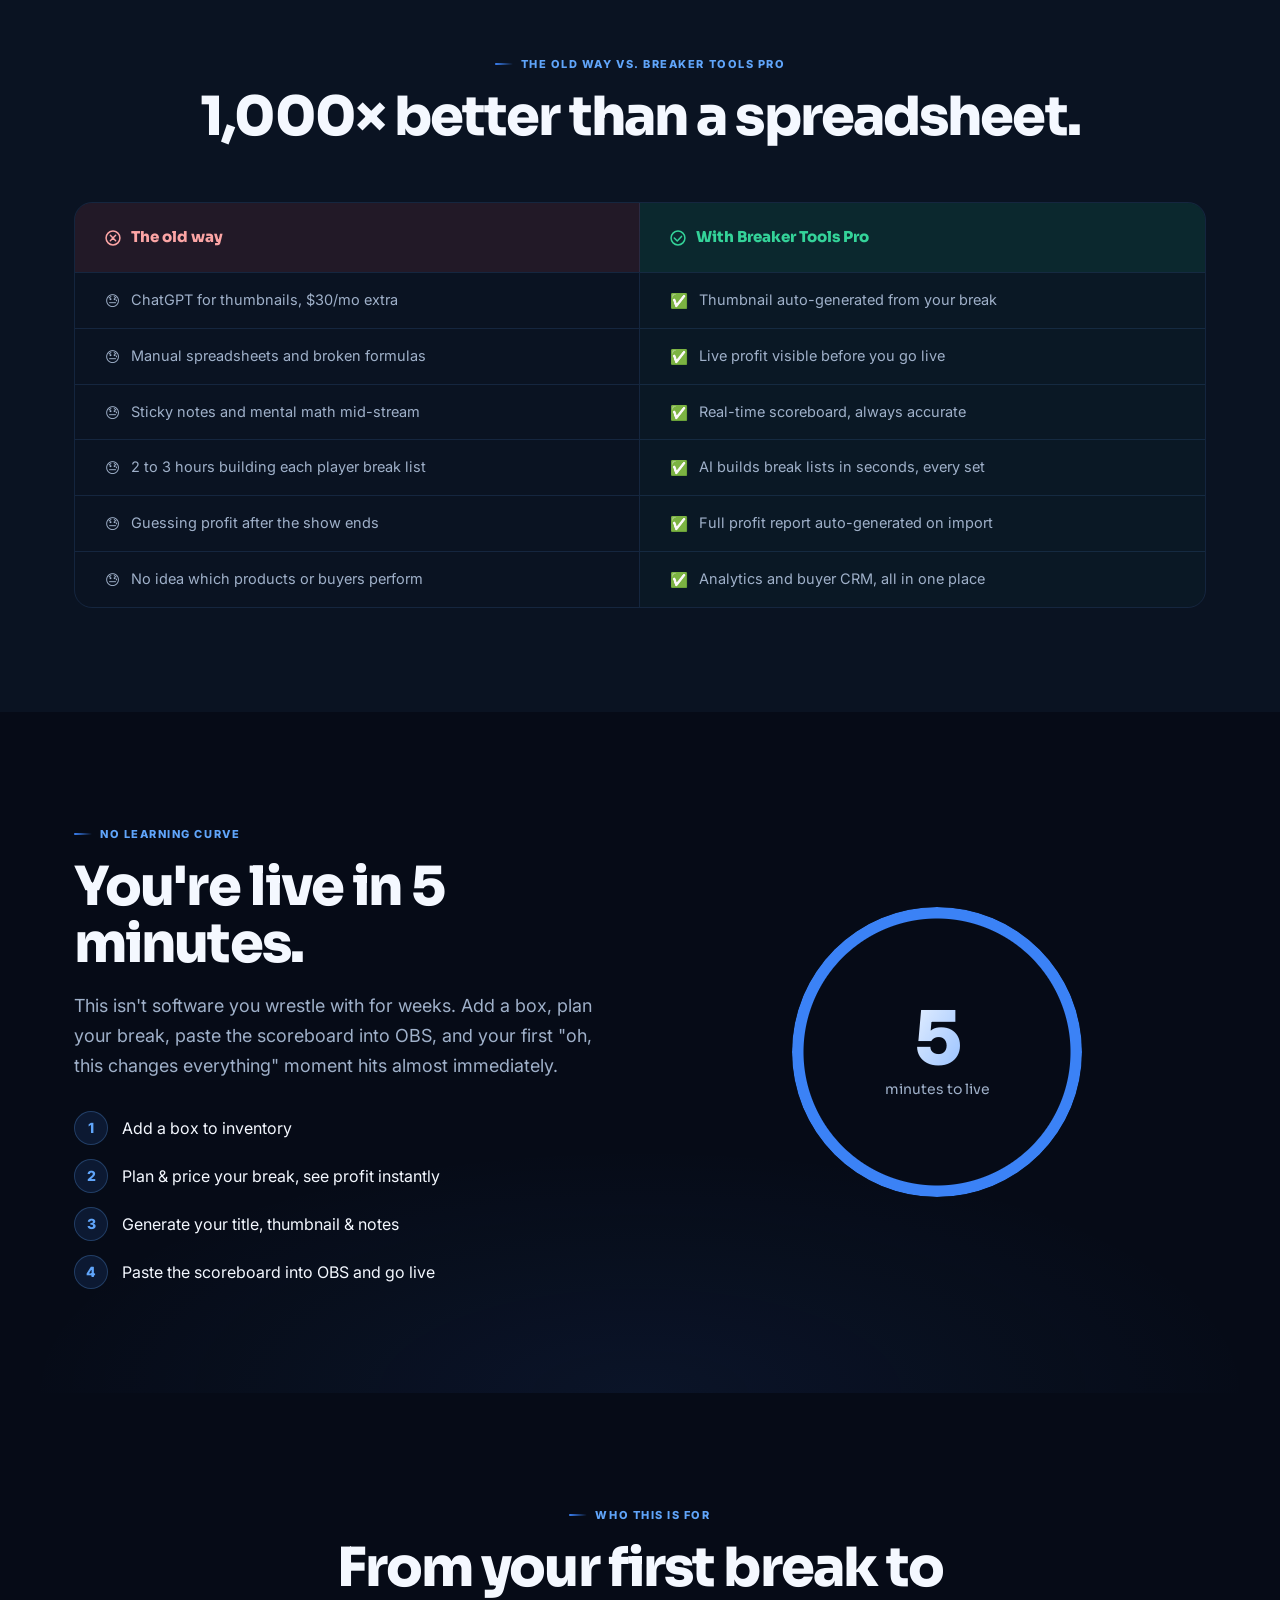
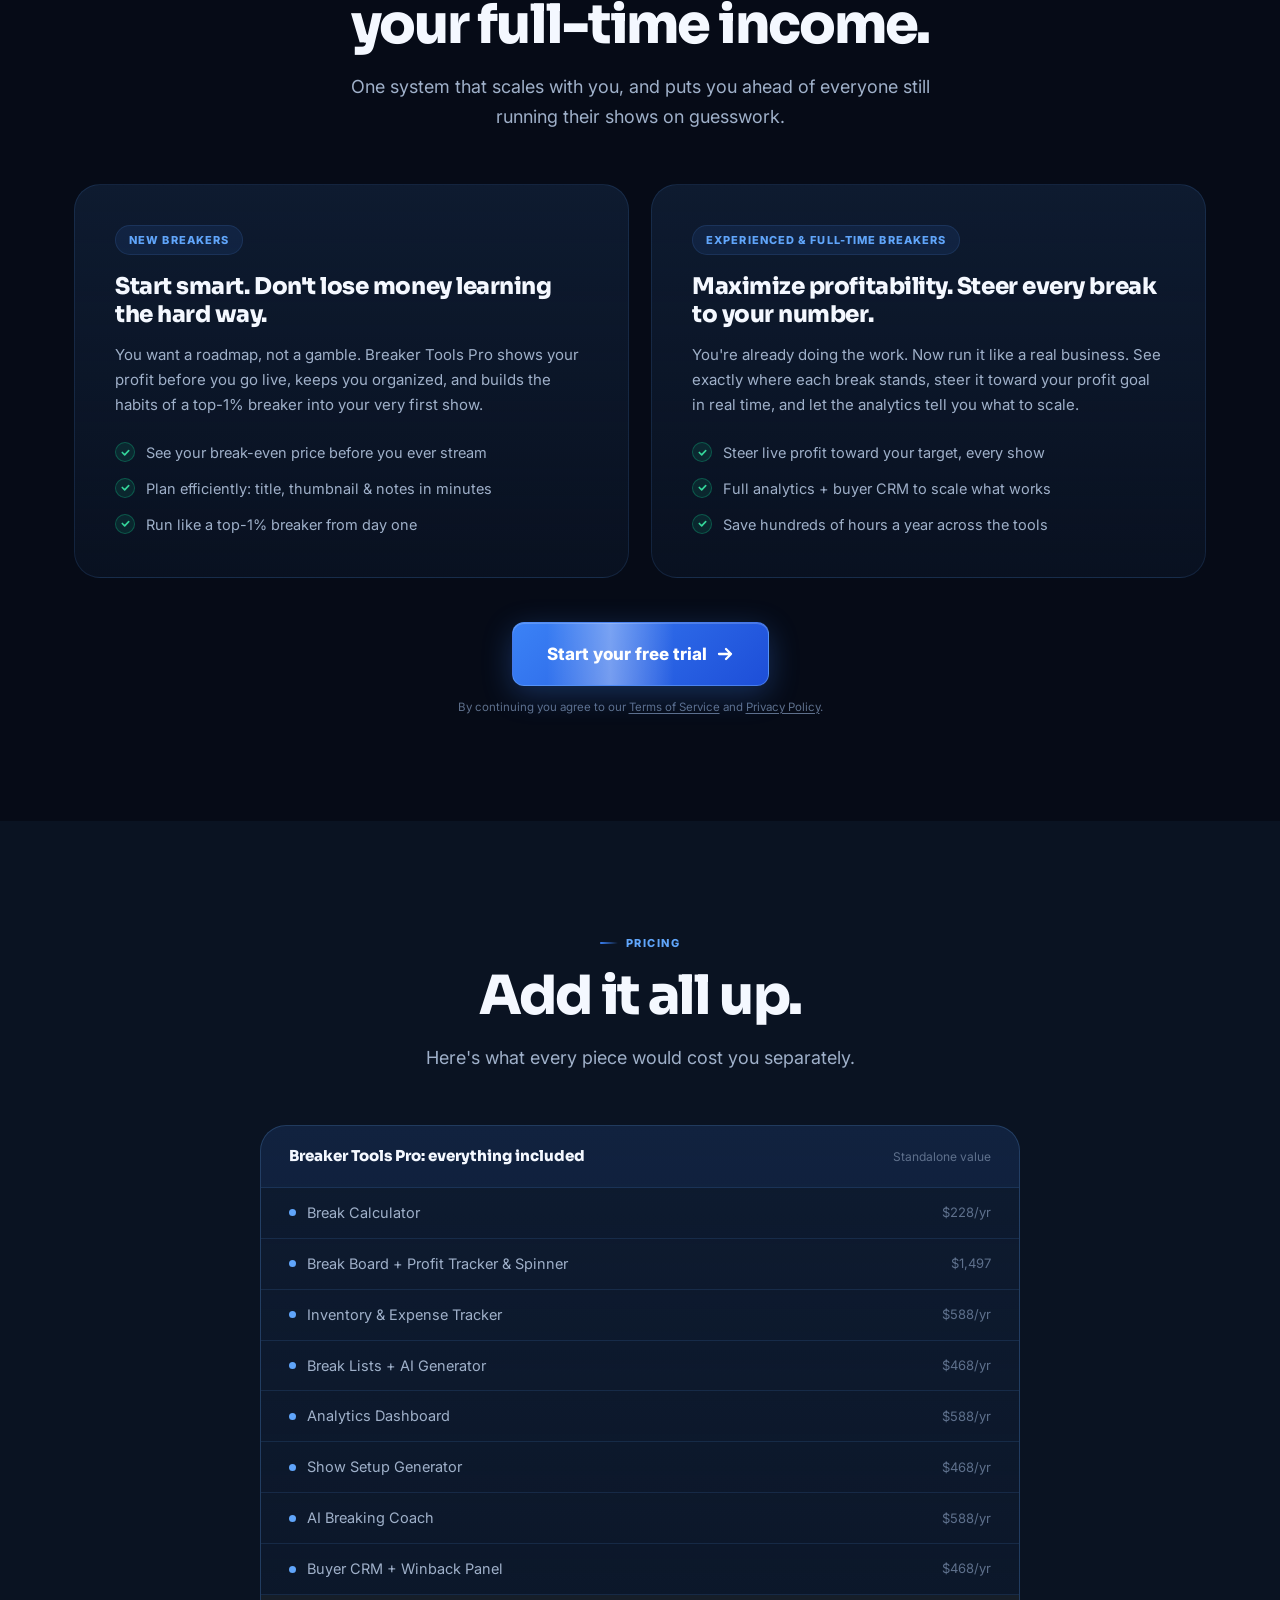
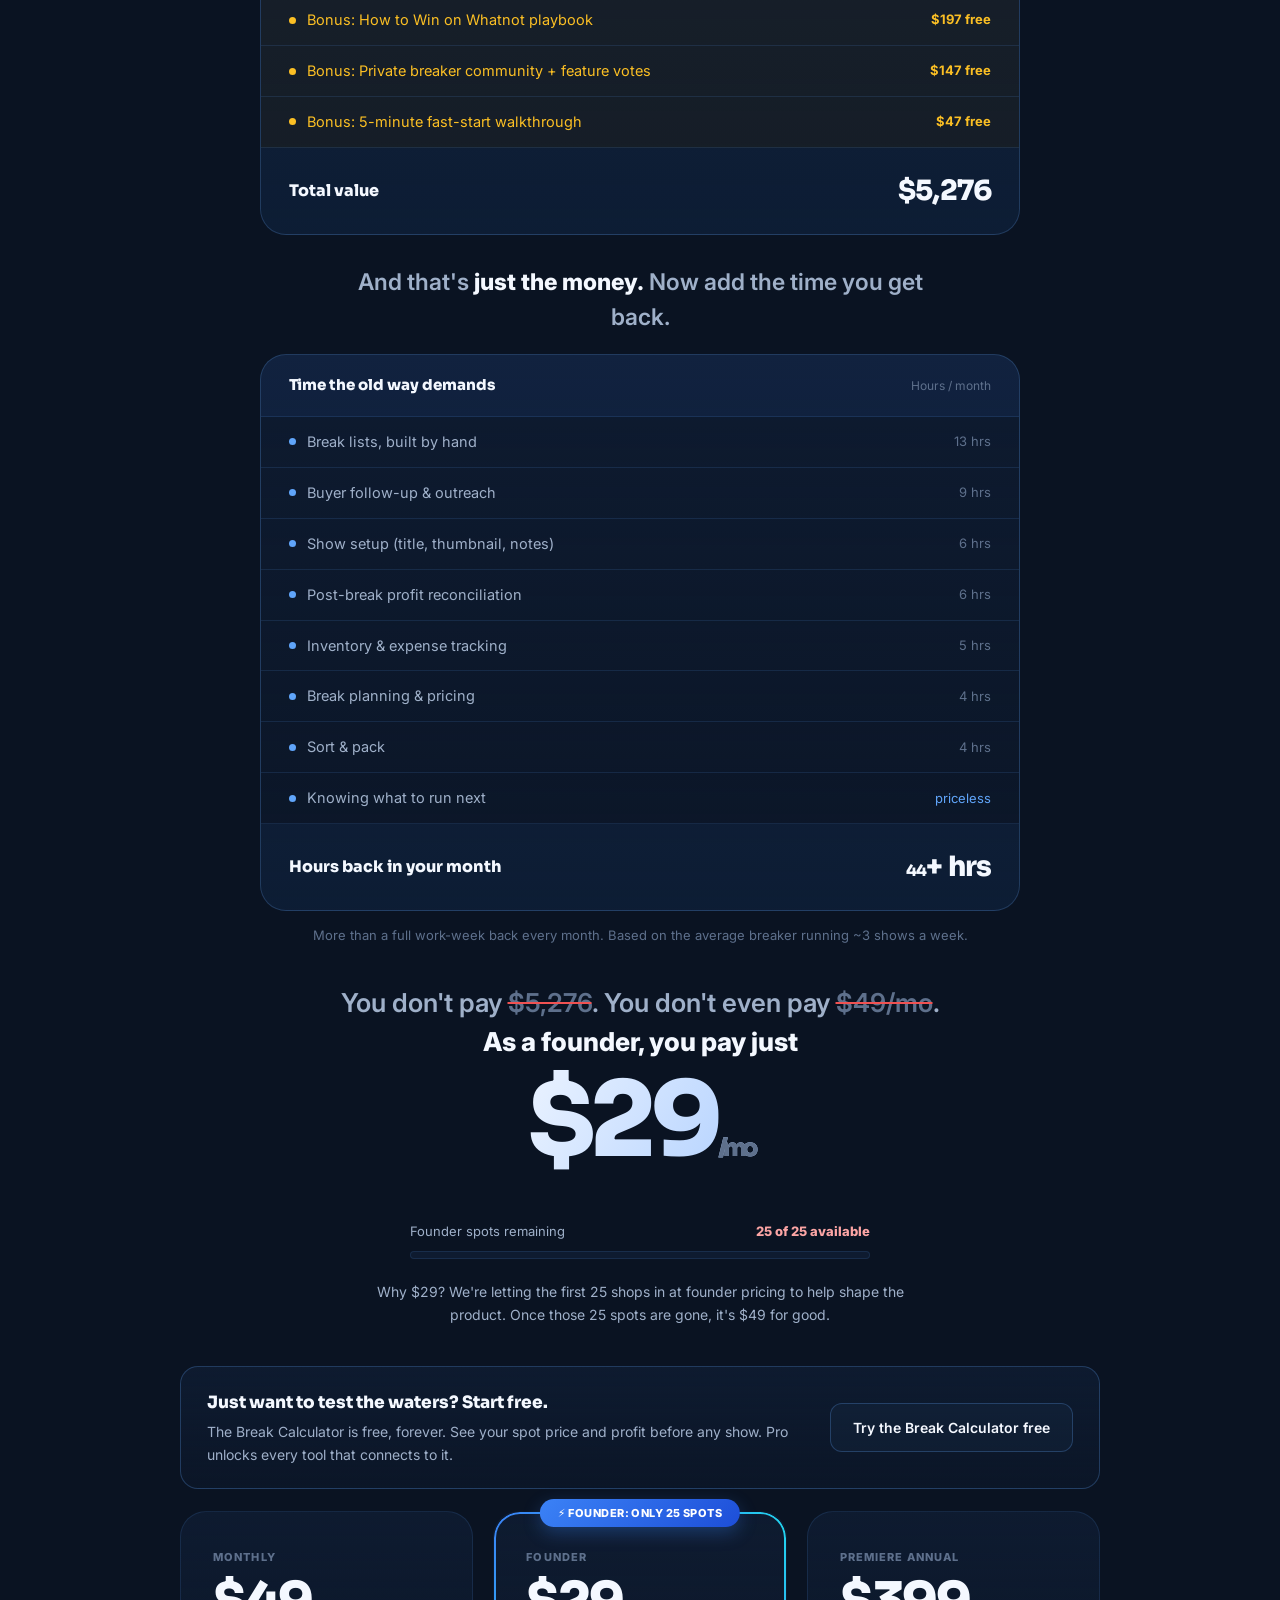
==== commit 448d3d2b: "Marketing: FAQ prune + Break Board + Profit Tracker rename + copy cleanup - FAQ trimmed 23 to 17: dr" ====
--- a/public/index.html
+++ b/public/index.html
@@ -3,10 +3,10 @@
 <head>
   <meta charset="UTF-8" />
   <meta name="viewport" content="width=device-width, initial-scale=1.0" />
-  <title>Card Breaking Software for Whatnot, TikTok &amp; eBay — Breaker Tools Pro</title>
+  <title>Card Breaking Software for Whatnot, TikTok &amp; eBay | Breaker Tools Pro</title>
   <meta name="description" content="The all-in-one card breaking software for Whatnot, TikTok Shop &amp; eBay Live breakers: break calculator, live OBS profit scoreboard, provably-fair spinner, AI break lists, and analytics in one connected system." />
   <meta name="keywords" content="card breaking software, breaking software, whatnot breaking software, fanatics live breaking software, obs overlay for card breaks, break calculator, sports card breaking software, tcg breaking software" />
-  <meta property="og:title" content="Breaker Tools Pro — Card Breaking Software for Whatnot, TikTok &amp; eBay" />
+  <meta property="og:title" content="Breaker Tools Pro | Card Breaking Software for Whatnot, TikTok &amp; eBay" />
   <meta property="og:description" content="Plan, run, and review every break in one place. Live OBS profit scoreboard, break calculator, AI break lists, and analytics for card breakers." />
   <meta property="og:type" content="website" />
   <meta property="og:url" content="https://breakertools.pro/" />
@@ -74,9 +74,9 @@
     "@context": "https://schema.org",
     "@type": "FAQPage",
     "mainEntity": [
-      { "@type": "Question", "name": "What is the best breaking software for Whatnot?", "acceptedAnswer": { "@type": "Answer", "text": "Breaker Tools Pro is a purpose-built breaking software for Whatnot breakers. It plans your break with a Whatnot-fee-aware calculator, shows live profit on an OBS scoreboard while you stream, runs a provably-fair spinner, and builds your break lists and show setup — one connected system instead of a stack of spreadsheets and separate tools." } },
+      { "@type": "Question", "name": "What is the best breaking software for Whatnot?", "acceptedAnswer": { "@type": "Answer", "text": "Breaker Tools Pro is a purpose-built breaking software for Whatnot breakers. It plans your break with a Whatnot-fee-aware calculator, shows live profit on an OBS scoreboard while you stream, runs a provably-fair spinner, and builds your break lists and show setup. one connected system instead of a stack of spreadsheets and separate tools." } },
       { "@type": "Question", "name": "Does Breaker Tools Pro work with Whatnot, TikTok Shop, and eBay Live?", "acceptedAnswer": { "@type": "Answer", "text": "Yes. The break planning, OBS scoreboard, provably-fair spinner, break lists, and analytics work alongside any live-selling platform including Whatnot, TikTok Shop, and eBay Live. The break calculator has built-in fee presets for Whatnot, TikTok Shop, and eBay Live, plus a custom fee field for any other platform." } },
-      { "@type": "Question", "name": "Is there an OBS overlay or scoreboard for card breaks?", "acceptedAnswer": { "@type": "Answer", "text": "Yes. Breaker Tools Pro includes a live OBS scoreboard overlay built specifically for card breaks. It shows real-time profit, revenue, and spots sold, includes a provably-fair spinner, and drops into any stream as a single OBS browser source — no editing software needed." } },
+      { "@type": "Question", "name": "Is there an OBS overlay or scoreboard for card breaks?", "acceptedAnswer": { "@type": "Answer", "text": "Yes. Breaker Tools Pro includes the Break Board + Profit Tracker, a live OBS overlay built specifically for card breaks. It shows real-time profit, revenue, and spots sold, includes a provably-fair spinner, and drops into any stream as a single OBS browser source. no editing software needed." } },
       { "@type": "Question", "name": "How is it different from a spreadsheet or Whatnot's built-in tools?", "acceptedAnswer": { "@type": "Answer", "text": "Spreadsheets and platform stats tell you what happened after the fact. Breaker Tools Pro is one connected system: it plans your break, shows your profit live while you stream, builds your lists and show setup, and turns results into analytics." } },
       { "@type": "Question", "name": "Does it work for both sports cards and TCG like Pokémon?", "acceptedAnswer": { "@type": "Answer", "text": "Yes. Sports breaks, TCG breaks (Pokémon, One Piece, Lorcana and more), player breaks, character breaks, random and set pricing are all supported." } },
       { "@type": "Question", "name": "What if it doesn't work for me?", "acceptedAnswer": { "@type": "Answer", "text": "Full 30-day money back guarantee, no questions asked, processed within 24 hours." } }
@@ -524,9 +524,9 @@
     <!-- Scoreboard -->
     <div class="feat-row reveal">
       <div class="feat-txt">
-        <span class="feat-tag"><svg viewBox="0 0 18 18" fill="none"><rect x="2" y="3" width="14" height="10" rx="2" stroke="currentColor" stroke-width="1.6"/><path d="M6 16h6M9 13v3" stroke="currentColor" stroke-width="1.6" stroke-linecap="round"/></svg> Live Scoreboard &amp; Overlay</span>
+        <span class="feat-tag"><svg viewBox="0 0 18 18" fill="none"><rect x="2" y="3" width="14" height="10" rx="2" stroke="currentColor" stroke-width="1.6"/><path d="M6 16h6M9 13v3" stroke="currentColor" stroke-width="1.6" stroke-linecap="round"/></svg> Break Board + Profit Tracker</span>
         <h2>Watch your profit climb live, right on your stream.</h2>
-        <p>A custom <a href="/obs-scoreboard" style="color:var(--blue-lt);text-decoration:underline;text-underline-offset:2px">OBS scoreboard for card breaks</a> that shows live profit, revenue, and spots sold in real time, so you steer the break instead of guessing. A provably-fair spinner is built right in. Top custom scoreboards on Fiverr start at $1,300 and are visual only, with no live data, no profit, and no spinner.</p>
+        <p>A custom <a href="/obs-scoreboard" style="color:var(--blue-lt);text-decoration:underline;text-underline-offset:2px">Break Board + Profit Tracker for OBS</a> that shows live profit, revenue, and spots sold in real time, so you steer the break instead of guessing. A provably-fair spinner is built right in. Top custom scoreboards on Fiverr start at $1,300 and are visual only, with no live data, no profit, and no spinner.</p>
         <ul class="feat-pts">
           <li><span class="check" aria-hidden="true"><svg width="11" height="11" viewBox="0 0 12 12" fill="none"><path d="M2.5 6l2.6 2.6L9.5 4" stroke="var(--green-lt)" stroke-width="1.8" stroke-linecap="round" stroke-linejoin="round"/></svg></span> Live profit, revenue &amp; spots-sold counter</li>
           <li><span class="check" aria-hidden="true"><svg width="11" height="11" viewBox="0 0 12 12" fill="none"><path d="M2.5 6l2.6 2.6L9.5 4" stroke="var(--green-lt)" stroke-width="1.8" stroke-linecap="round" stroke-linejoin="round"/></svg></span> Built-in provably-fair spinner, platform compliant</li>
@@ -788,7 +788,7 @@
       <div class="val-stack reveal">
         <div class="vs-top"><h3>Breaker Tools Pro: everything included</h3><span>Standalone value</span></div>
         <div class="vrow"><span class="vn"><span class="dot"></span>Break Calculator</span><span class="vp">$228/yr</span></div>
-        <div class="vrow"><span class="vn"><span class="dot"></span>Live Scoreboard, Overlay &amp; Spinner</span><span class="vp">$1,497</span></div>
+        <div class="vrow"><span class="vn"><span class="dot"></span>Break Board + Profit Tracker &amp; Spinner</span><span class="vp">$1,497</span></div>
         <div class="vrow"><span class="vn"><span class="dot"></span>Inventory &amp; Expense Tracker</span><span class="vp">$588/yr</span></div>
         <div class="vrow"><span class="vn"><span class="dot"></span>Break Lists + AI Generator</span><span class="vp">$468/yr</span></div>
         <div class="vrow"><span class="vn"><span class="dot"></span>Analytics Dashboard</span><span class="vp">$588/yr</span></div>
@@ -834,7 +834,7 @@
         <div class="pc-lbl">Monthly</div><div class="pc-price"><span class="pc-amt">$49</span><span class="pc-per">/mo</span></div>
         <div class="pc-note">Billed monthly · Full Pro access</div>
         <a href="https://app.breakertools.pro/login?signup=1" class="pc-cta btn-outline">Start 14-day free trial</a>
-        <p class="pc-fine">No charge until day 15</p>
+        <p class="pc-fine">Free trial first, no card required</p>
       </div>
       <div class="pcard feat reveal rd-1">
         <div class="pc-badge">⚡ FOUNDER: ONLY 25 SPOTS</div>
@@ -847,7 +847,7 @@
         <div class="pc-lbl">Premiere Annual</div><div class="pc-price"><span class="pc-amt">$399</span><span class="pc-per">/yr</span></div>
         <div class="pc-note">Save $189/yr · Full Pro access</div>
         <a href="https://app.breakertools.pro/login?signup=1" class="pc-cta btn-outline">Start 14-day free trial</a>
-        <p class="pc-fine">No charge until day 15</p>
+        <p class="pc-fine">Free trial first, no card required</p>
       </div>
     </div>
     <p class="consent-fine">By continuing you agree to our <a href="https://app.breakertools.pro/terms" target="_blank" rel="noopener noreferrer">Terms of Service</a> and <a href="https://app.breakertools.pro/privacy" target="_blank" rel="noopener noreferrer">Privacy Policy</a>.</p>
@@ -893,29 +893,23 @@
   <div class="container">
     <div class="center reveal" style="margin-bottom:52px"><div class="s-label">FAQ</div><h2 class="s-title" id="faq-title">Every question answered.</h2></div>
     <div class="faq-list reveal">
-      <div class="faq-item"><div class="faq-q" role="button" tabindex="0" aria-expanded="false">How is this different from a spreadsheet or Whatnot's built-in tools?<svg class="faq-chevron" viewBox="0 0 20 20" fill="currentColor" aria-hidden="true"><path d="M5 7l5 5 5-5"/></svg></div><div class="faq-a">Spreadsheets and Whatnot's stats tell you what happened after the fact. Breaker Tools Pro is one connected system that works alongside the platforms. It plans your break, shows your profit live while you stream, builds your lists and show setup, and turns your results into analytics. Everything talks to everything. Nothing is manual.</div></div>
-      <div class="faq-item"><div class="faq-q" role="button" tabindex="0" aria-expanded="false">Does it work for both sports cards and TCG like Pokémon?<svg class="faq-chevron" viewBox="0 0 20 20" fill="currentColor" aria-hidden="true"><path d="M5 7l5 5 5-5"/></svg></div><div class="faq-a">Yes. Breaker Tools Pro is built for both. Sports breaks, TCG breaks (Pokémon, One Piece, Lorcana and more), player breaks, character breaks, random and set pricing, and the calculator, lists, and scoreboard all adapt to how you run your shows.</div></div>
-      <div class="faq-item"><div class="faq-q" role="button" tabindex="0" aria-expanded="false">Does it work with Whatnot, TikTok, and eBay?<svg class="faq-chevron" viewBox="0 0 20 20" fill="currentColor" aria-hidden="true"><path d="M5 7l5 5 5-5"/></svg></div><div class="faq-a">Yes. It's a co-pilot for whatever platform you stream on — Whatnot, TikTok Shop, or eBay Live. The break calculator has built-in fee presets for Whatnot, TikTok Shop, and eBay Live, plus a custom fee field for anything else. The OBS scoreboard, break lists, and provably-fair spinner work on any platform.</div></div>
       <div class="faq-item"><div class="faq-q" role="button" tabindex="0" aria-expanded="false">What is Breaker Tools Pro?<svg class="faq-chevron" viewBox="0 0 20 20" fill="currentColor" aria-hidden="true"><path d="M5 7l5 5 5-5"/></svg></div><div class="faq-a">Breaker Tools Pro is the Breaker OS, one connected system for running a card breaking business. You plan and price breaks with real numbers, generate your title, thumbnail, and show notes, go live with a pro OBS overlay and spinner, then import results to see profit, buyers, and analytics. It works for sports cards, Pokemon, and TCG breaks on Whatnot, eBay Live, Fanatics Live, TikTok, and YouTube.</div></div>
-      <div class="faq-item"><div class="faq-q" role="button" tabindex="0" aria-expanded="false">Is there an OBS overlay or scoreboard for card breaks?<svg class="faq-chevron" viewBox="0 0 20 20" fill="currentColor" aria-hidden="true"><path d="M5 7l5 5 5-5"/></svg></div><div class="faq-a">Yes — a live OBS scoreboard overlay built specifically for card breaks, not a generic sports scorebug. It shows real-time profit, revenue, and spots sold, has a provably-fair spinner built in, and drops into any stream as a single OBS browser source. Most breakers are live with it in under 5 minutes.</div></div>
+            <div class="faq-item"><div class="faq-q" role="button" tabindex="0" aria-expanded="false">How is this different from a spreadsheet or Whatnot's built-in tools?<svg class="faq-chevron" viewBox="0 0 20 20" fill="currentColor" aria-hidden="true"><path d="M5 7l5 5 5-5"/></svg></div><div class="faq-a">Spreadsheets and Whatnot's stats tell you what happened after the fact. Breaker Tools Pro is one connected system that works alongside the platforms. It plans your break, shows your profit live while you stream, builds your lists and show setup, and turns your results into analytics. Everything talks to everything. Nothing is manual.</div></div>
+      <div class="faq-item"><div class="faq-q" role="button" tabindex="0" aria-expanded="false">Is there an OBS overlay or scoreboard for card breaks?<svg class="faq-chevron" viewBox="0 0 20 20" fill="currentColor" aria-hidden="true"><path d="M5 7l5 5 5-5"/></svg></div><div class="faq-a">Yes. The Break Board + Profit Tracker is a live OBS overlay built specifically for card breaks, not a generic sports scorebug. It shows real-time profit, revenue, and spots sold, has a provably-fair spinner built in, and drops into any stream as a single OBS browser source. Most breakers are live with it in under 5 minutes.</div></div>
       <div class="faq-item"><div class="faq-q" role="button" tabindex="0" aria-expanded="false">Does it work with OBS, Streamlabs, and other streaming software?<svg class="faq-chevron" viewBox="0 0 20 20" fill="currentColor" aria-hidden="true"><path d="M5 7l5 5 5-5"/></svg></div><div class="faq-a">Yes. The overlay is a single browser source, so it drops into OBS Studio, Streamlabs, or any streaming software that supports browser sources. There is no plugin to install and no paid add-on. You paste one URL and you are live.</div></div>
       <div class="faq-item"><div class="faq-q" role="button" tabindex="0" aria-expanded="false">Which platforms can I stream to?<svg class="faq-chevron" viewBox="0 0 20 20" fill="currentColor" aria-hidden="true"><path d="M5 7l5 5 5-5"/></svg></div><div class="faq-a">Anywhere you can run a stream. Breakers use Breaker Tools Pro on Whatnot, Fanatics Live, eBay Live, TikTok Live, YouTube, Twitch, and Facebook Live. The overlay and the tools do not care which platform you sell on, so you can switch or run several at once without changing your setup.</div></div>
       <div class="faq-item"><div class="faq-q" role="button" tabindex="0" aria-expanded="false">Can I customize the overlay to match my channel?<svg class="faq-chevron" viewBox="0 0 20 20" fill="currentColor" aria-hidden="true"><path d="M5 7l5 5 5-5"/></svg></div><div class="faq-a">Yes. Swap between built-in board themes like Classic, Chrome, Superfractor, Vintage, and Graded, set your own accent color and glow, and add a scrolling announcement ticker with your own messages. Your board matches your channel instead of looking like everyone else's.</div></div>
-      <div class="faq-item"><div class="faq-q" role="button" tabindex="0" aria-expanded="false">Will the overlay slow down my stream or need a powerful PC?<svg class="faq-chevron" viewBox="0 0 20 20" fill="currentColor" aria-hidden="true"><path d="M5 7l5 5 5-5"/></svg></div><div class="faq-a">No. The overlay is one lightweight file that runs as a browser source, so it works smoothly on a normal laptop and adds no meaningful load to your stream. If you can already stream, you can run Breaker Tools Pro.</div></div>
       <div class="faq-item"><div class="faq-q" role="button" tabindex="0" aria-expanded="false">What break formats does it support?<svg class="faq-chevron" viewBox="0 0 20 20" fill="currentColor" aria-hidden="true"><path d="M5 7l5 5 5-5"/></svg></div><div class="faq-a">Team breaks for NFL, NBA, MLB, and NHL, Pick Your Team, and random team breaks, plus numbered and personal breaks for Pokemon and other TCG. You build the break, set your spots and pricing, and the board handles the rest live.</div></div>
       <div class="faq-item"><div class="faq-q" role="button" tabindex="0" aria-expanded="false">Can I run Pick Your Team (PYT) breaks?<svg class="faq-chevron" viewBox="0 0 20 20" fill="currentColor" aria-hidden="true"><path d="M5 7l5 5 5-5"/></svg></div><div class="faq-a">Yes. Pick Your Team breaks are fully supported. Buyers claim teams and the board updates live, with sold spots and remaining spots visible on stream at all times.</div></div>
-      <div class="faq-item"><div class="faq-q" role="button" tabindex="0" aria-expanded="false">Does it randomize teams for random team breaks?<svg class="faq-chevron" viewBox="0 0 20 20" fill="currentColor" aria-hidden="true"><path d="M5 7l5 5 5-5"/></svg></div><div class="faq-a">Yes. Random team assignment is built into the board and is provably fair, using secure random selection over the unclaimed spots so the room can trust every pick. A visible fairness badge shows viewers it is legitimate.</div></div>
       <div class="faq-item"><div class="faq-q" role="button" tabindex="0" aria-expanded="false">Can I import my past breaks and sales history?<svg class="faq-chevron" viewBox="0 0 20 20" fill="currentColor" aria-hidden="true"><path d="M5 7l5 5 5-5"/></svg></div><div class="faq-a">Yes. Upload your Whatnot sales export and the universal column mapper pulls it in, so your analytics, buyers, and profit history start from your real numbers instead of a blank slate. Other platforms work too through CSV or manual entry.</div></div>
       <div class="faq-item"><div class="faq-q" role="button" tabindex="0" aria-expanded="false">Can I use it on my phone or tablet?<svg class="faq-chevron" viewBox="0 0 20 20" fill="currentColor" aria-hidden="true"><path d="M5 7l5 5 5-5"/></svg></div><div class="faq-a">Yes. Breaker Tools Pro installs as an app on your phone or tablet with its own mobile navigation, so you can plan a break, check inventory, or review results from anywhere, not just at your streaming desk.</div></div>
       <div class="faq-item"><div class="faq-q" role="button" tabindex="0" aria-expanded="false">How long does it take to get set up?<svg class="faq-chevron" viewBox="0 0 20 20" fill="currentColor" aria-hidden="true"><path d="M5 7l5 5 5-5"/></svg></div><div class="faq-a">About five minutes. You create your account, plan your first break, and paste the overlay into your streaming software. Most breakers go from signup to a priced, ready break in one sitting.</div></div>
       <div class="faq-item"><div class="faq-q" role="button" tabindex="0" aria-expanded="false">Is the $1 start actually safe with this tool?<svg class="faq-chevron" viewBox="0 0 20 20" fill="currentColor" aria-hidden="true"><path d="M5 7l5 5 5-5"/></svg></div><div class="faq-a">That's exactly what Breaker Tools Pro is built for. You see your break-even price before you go live, and your live profit updates on the scoreboard in real time so you can steer at every moment. The tools de-risk the $1 start so the room sets fair value, and you always know where you stand.</div></div>
-      <div class="faq-item"><div class="faq-q" role="button" tabindex="0" aria-expanded="false">Do I need technical skills to set up the scoreboard?<svg class="faq-chevron" viewBox="0 0 20 20" fill="currentColor" aria-hidden="true"><path d="M5 7l5 5 5-5"/></svg></div><div class="faq-a">If you can paste a URL into an OBS browser source, you're done. The scoreboard is a single file. Our onboarding walkthrough gets you live in under 5 minutes, and the community is there if you need help.</div></div>
       <div class="faq-item"><div class="faq-q" role="button" tabindex="0" aria-expanded="false">What does the AI assistant actually know?<svg class="faq-chevron" viewBox="0 0 20 20" fill="currentColor" aria-hidden="true"><path d="M5 7l5 5 5-5"/></svg></div><div class="faq-a">Two things: your own break and sales data, and strategies analyzed from the top 1% of Whatnot breaking shops. Ask it for a pricing read, help diagnosing a losing break, a show-note draft, or anything about your business. It's live on every page.</div></div>
       <div class="faq-item"><div class="faq-q" role="button" tabindex="0" aria-expanded="false">Do you take a cut of my sales?<svg class="faq-chevron" viewBox="0 0 20 20" fill="currentColor" aria-hidden="true"><path d="M5 7l5 5 5-5"/></svg></div><div class="faq-a">No. Breaker Tools Pro is a flat monthly subscription. You keep 100% of what you make on every break. We never touch your sales.</div></div>
       <div class="faq-item"><div class="faq-q" role="button" tabindex="0" aria-expanded="false">Do I really not need a card to try it?<svg class="faq-chevron" viewBox="0 0 20 20" fill="currentColor" aria-hidden="true"><path d="M5 7l5 5 5-5"/></svg></div><div class="faq-a">Correct. You get 14 days of full access the moment you sign up, with no card required and no automatic charge. You only enter payment if you decide to keep going after the trial.</div></div>
-      <div class="faq-item"><div class="faq-q" role="button" tabindex="0" aria-expanded="false">Is there a contract or commitment?<svg class="faq-chevron" viewBox="0 0 20 20" fill="currentColor" aria-hidden="true"><path d="M5 7l5 5 5-5"/></svg></div><div class="faq-a">No contract. Breaker Tools Pro is month to month, you can cancel anytime in one click, and every plan is backed by the 30-day money-back guarantee.</div></div>
       <div class="faq-item"><div class="faq-q" role="button" tabindex="0" aria-expanded="false">What's the difference between the free trial and founder pricing?<svg class="faq-chevron" viewBox="0 0 20 20" fill="currentColor" aria-hidden="true"><path d="M5 7l5 5 5-5"/></svg></div><div class="faq-a">Everyone gets full Pro access free for 14 days the moment they sign up, no card required. When you are ready, grab a founder spot to lock in $29/month for as long as you stay subscribed. Once the 25 founder spots are gone, the price is $49/month permanently.</div></div>
-      <div class="faq-item"><div class="faq-q" role="button" tabindex="0" aria-expanded="false">What if it doesn't work for me?<svg class="faq-chevron" viewBox="0 0 20 20" fill="currentColor" aria-hidden="true"><path d="M5 7l5 5 5-5"/></svg></div><div class="faq-a">Full 30-day money back, no questions asked, processed within 24 hours. You keep the How to Win on Whatnot playbook regardless. We take on all the risk. That's the Zero Risk Guarantee.</div></div>
+      <div class="faq-item"><div class="faq-q" role="button" tabindex="0" aria-expanded="false">What if it doesn't work for me?<svg class="faq-chevron" viewBox="0 0 20 20" fill="currentColor" aria-hidden="true"><path d="M5 7l5 5 5-5"/></svg></div><div class="faq-a">No contract and no commitment, you can cancel anytime in one click. And every plan has a full 30-day money back guarantee, no questions asked, processed within 24 hours. You keep the How to Win on Whatnot playbook regardless. We take on all the risk. That's the Zero Risk Guarantee.</div></div>
     </div>
   </div>
 </section>
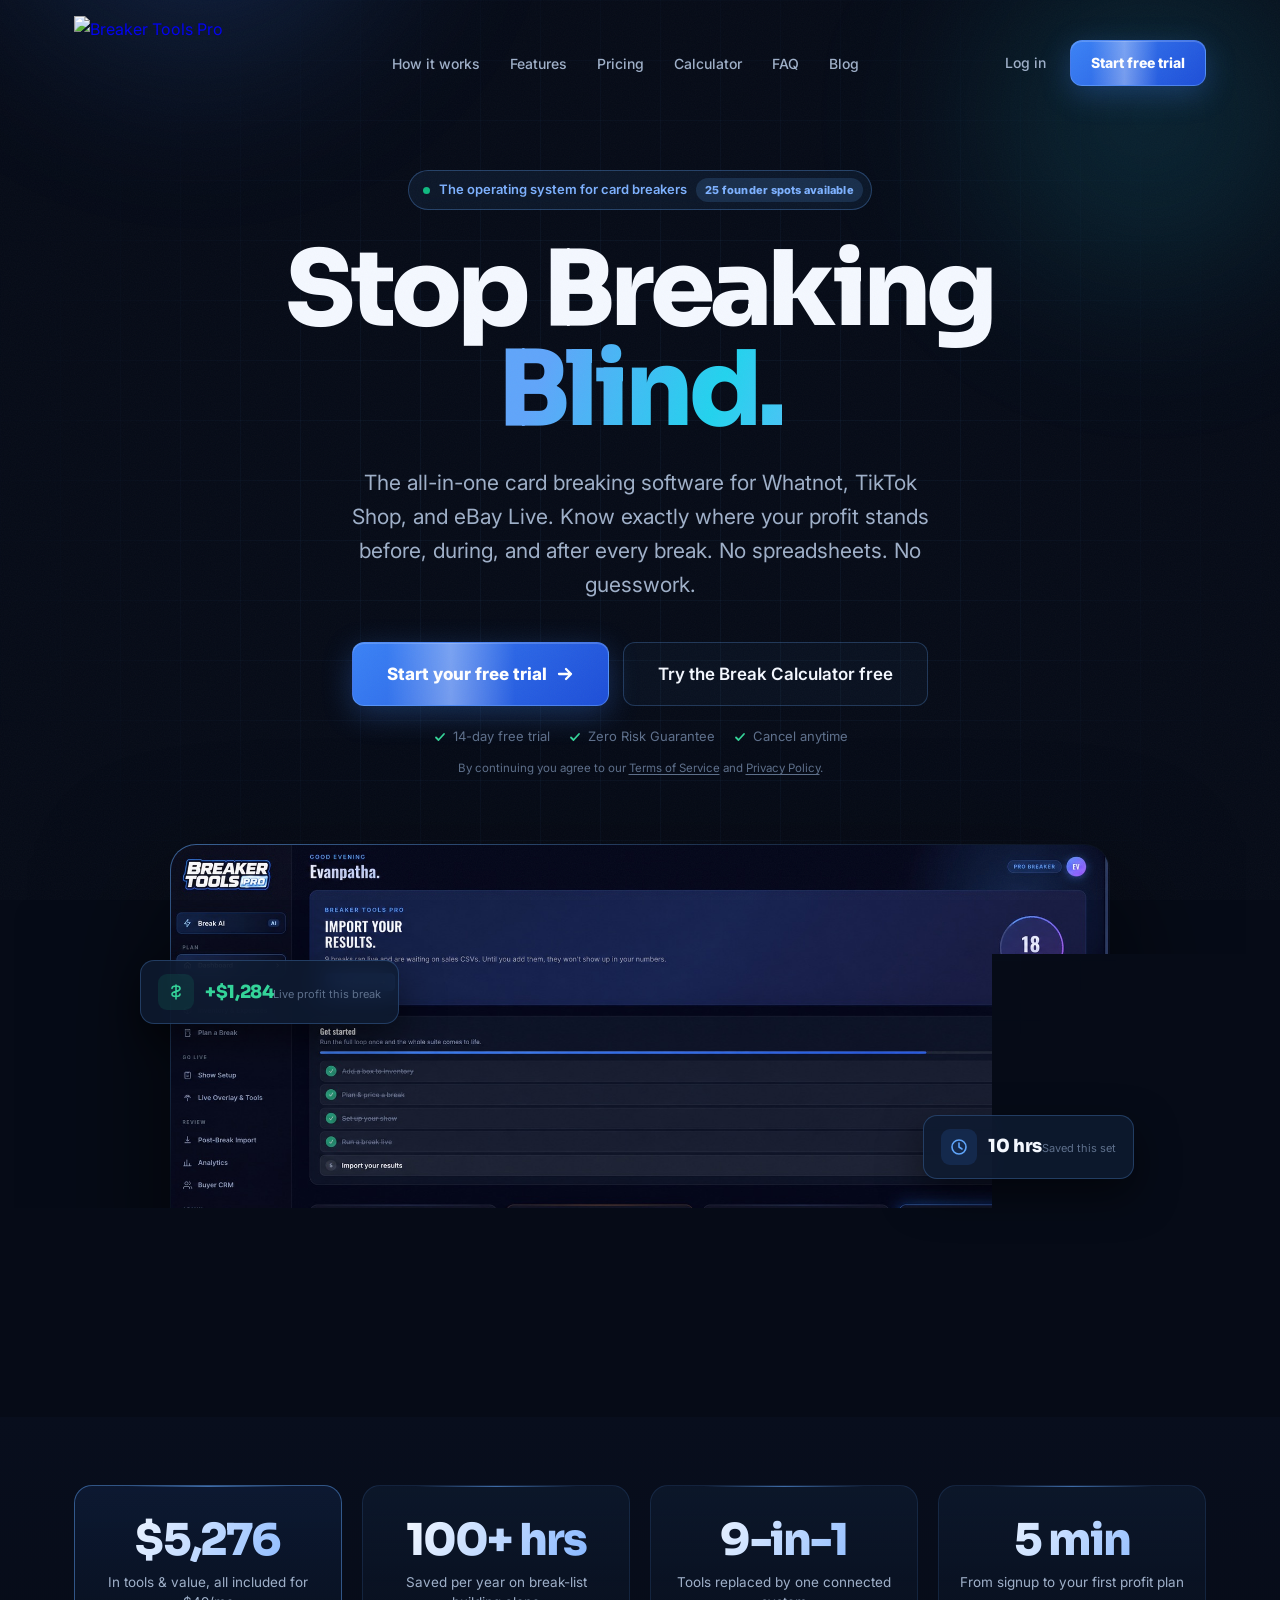
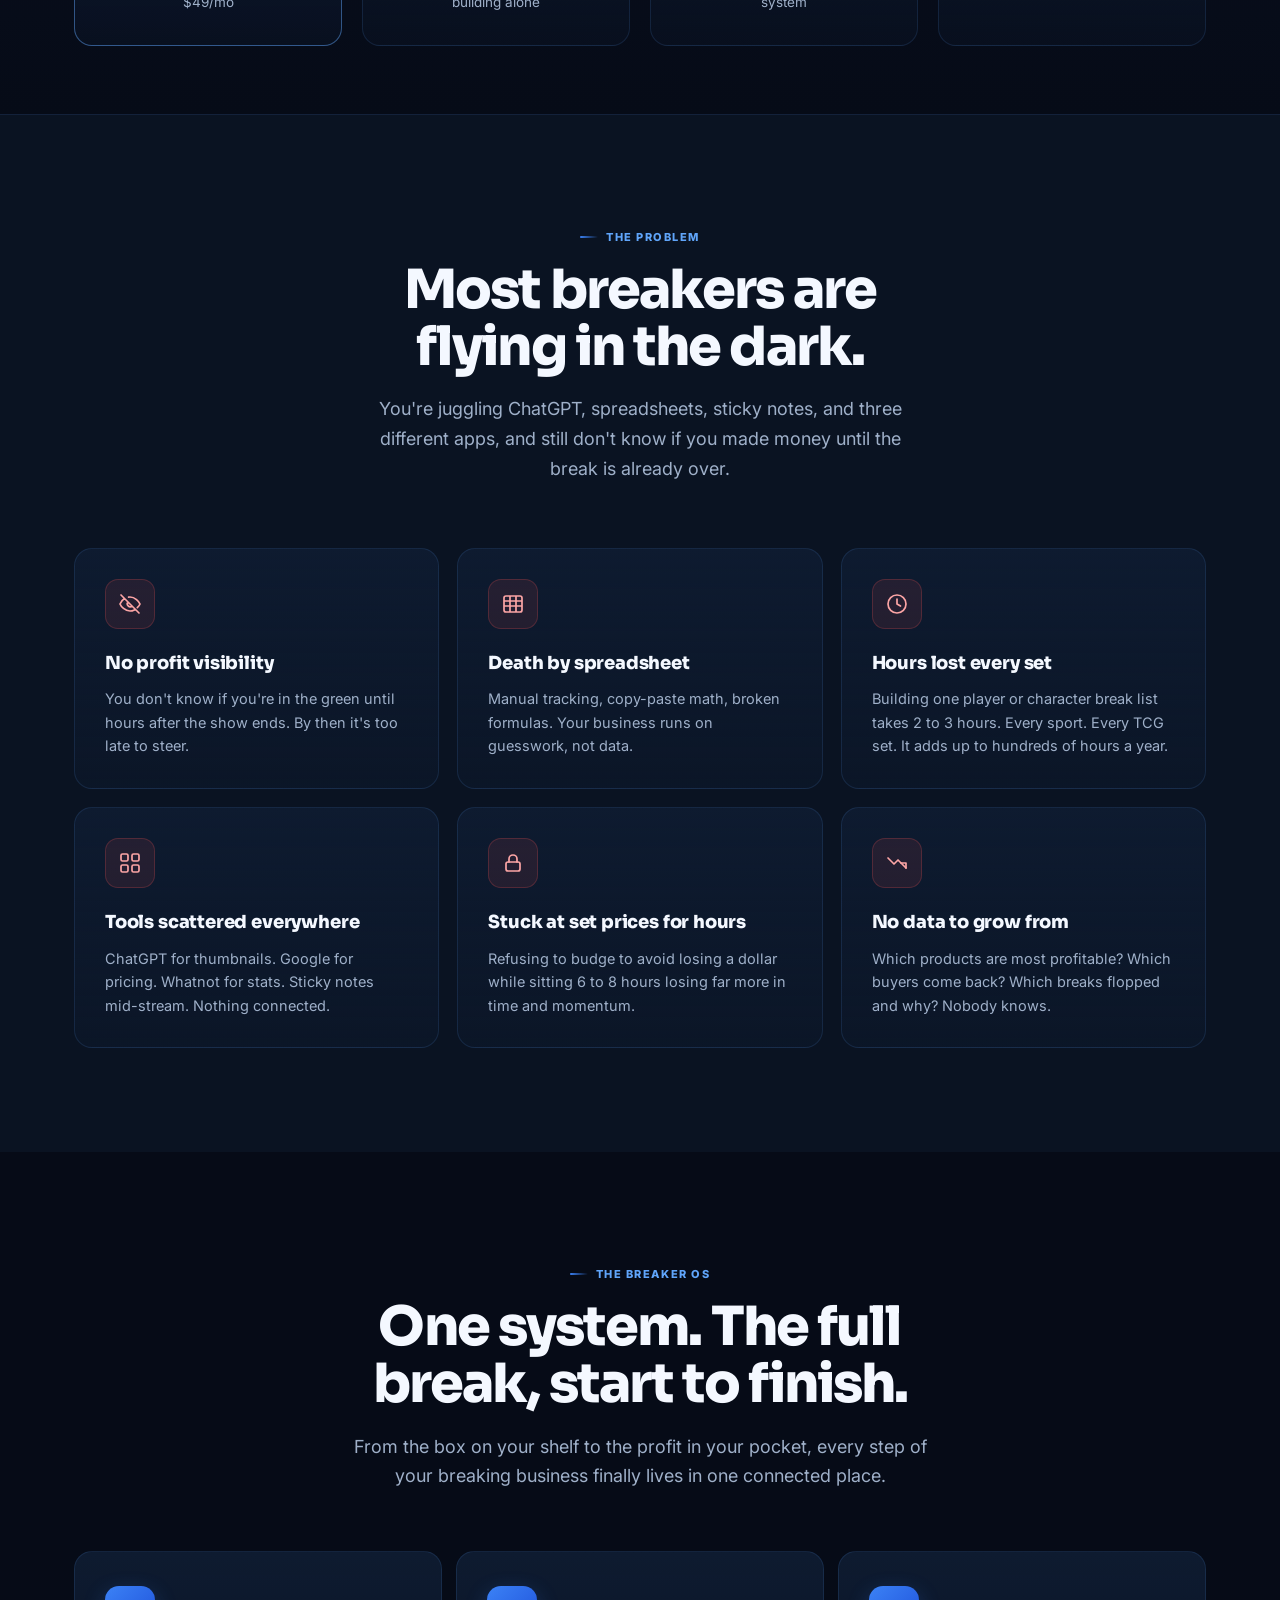
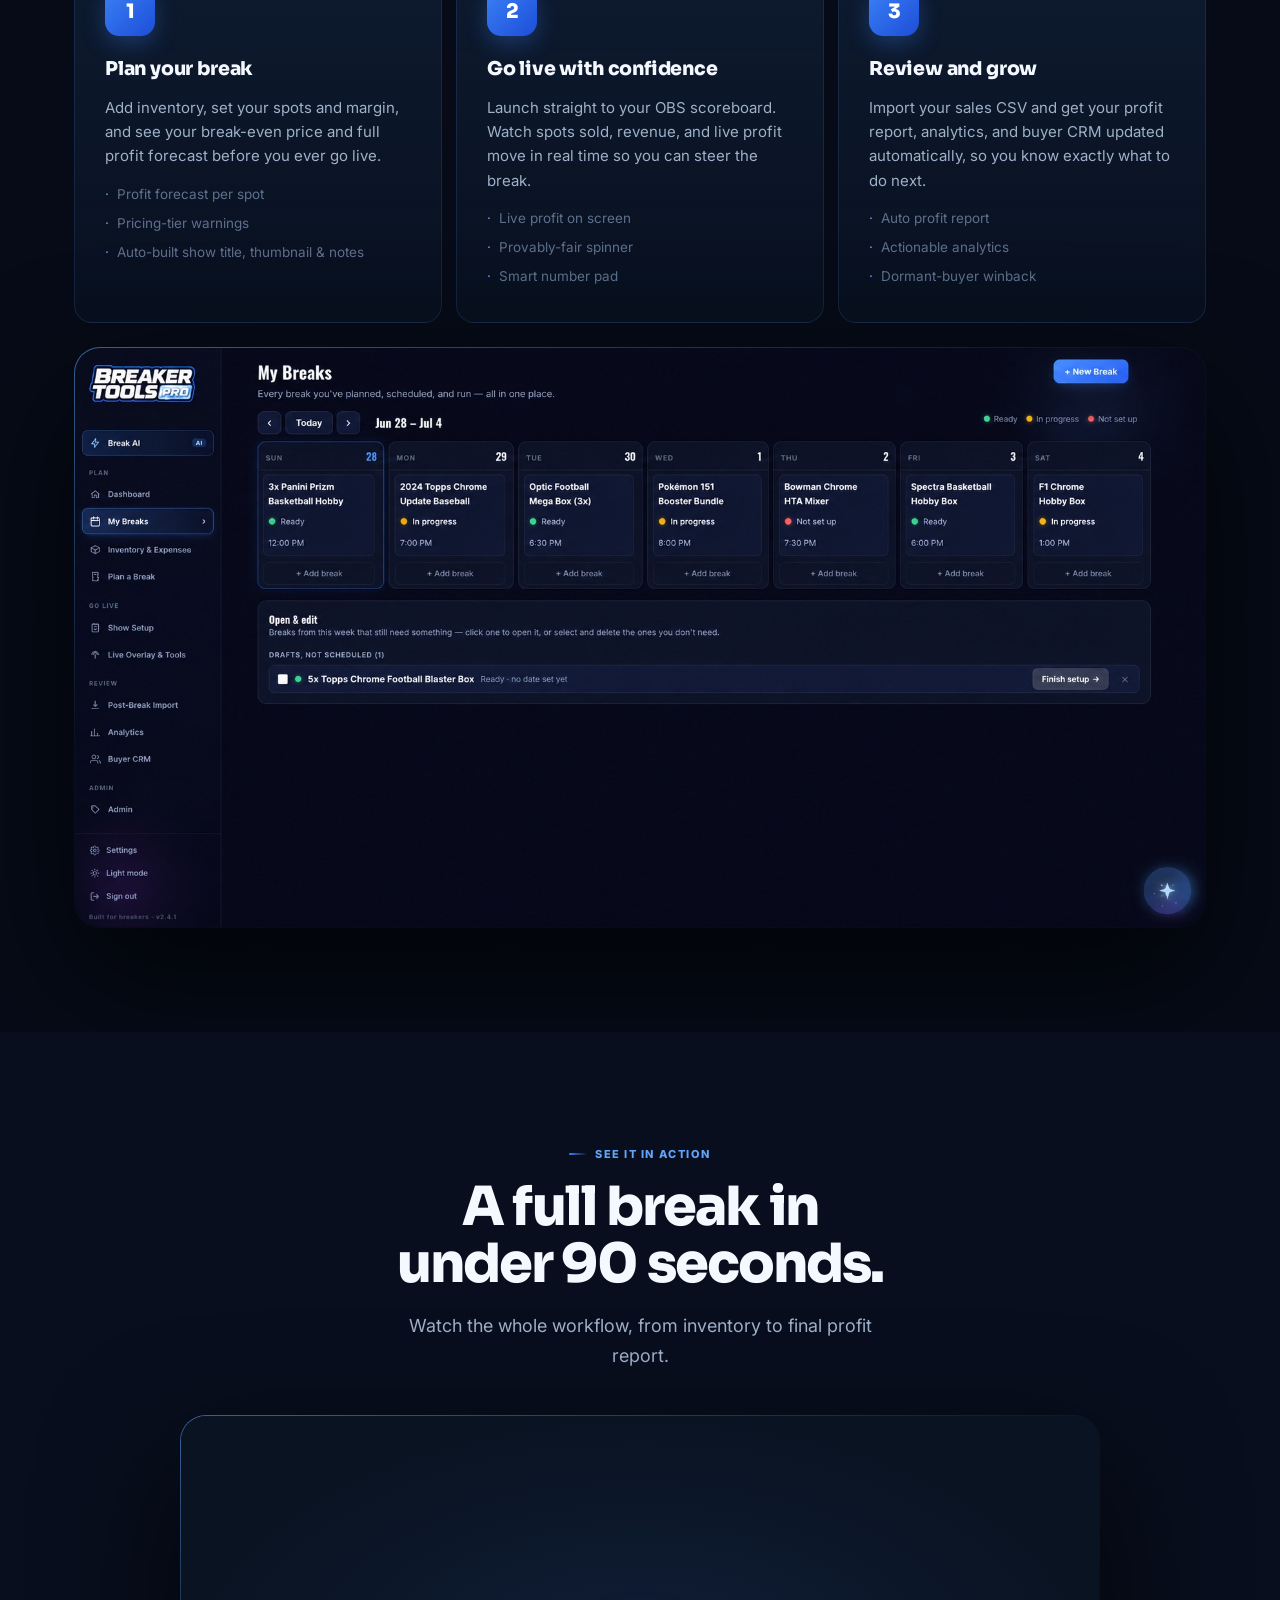
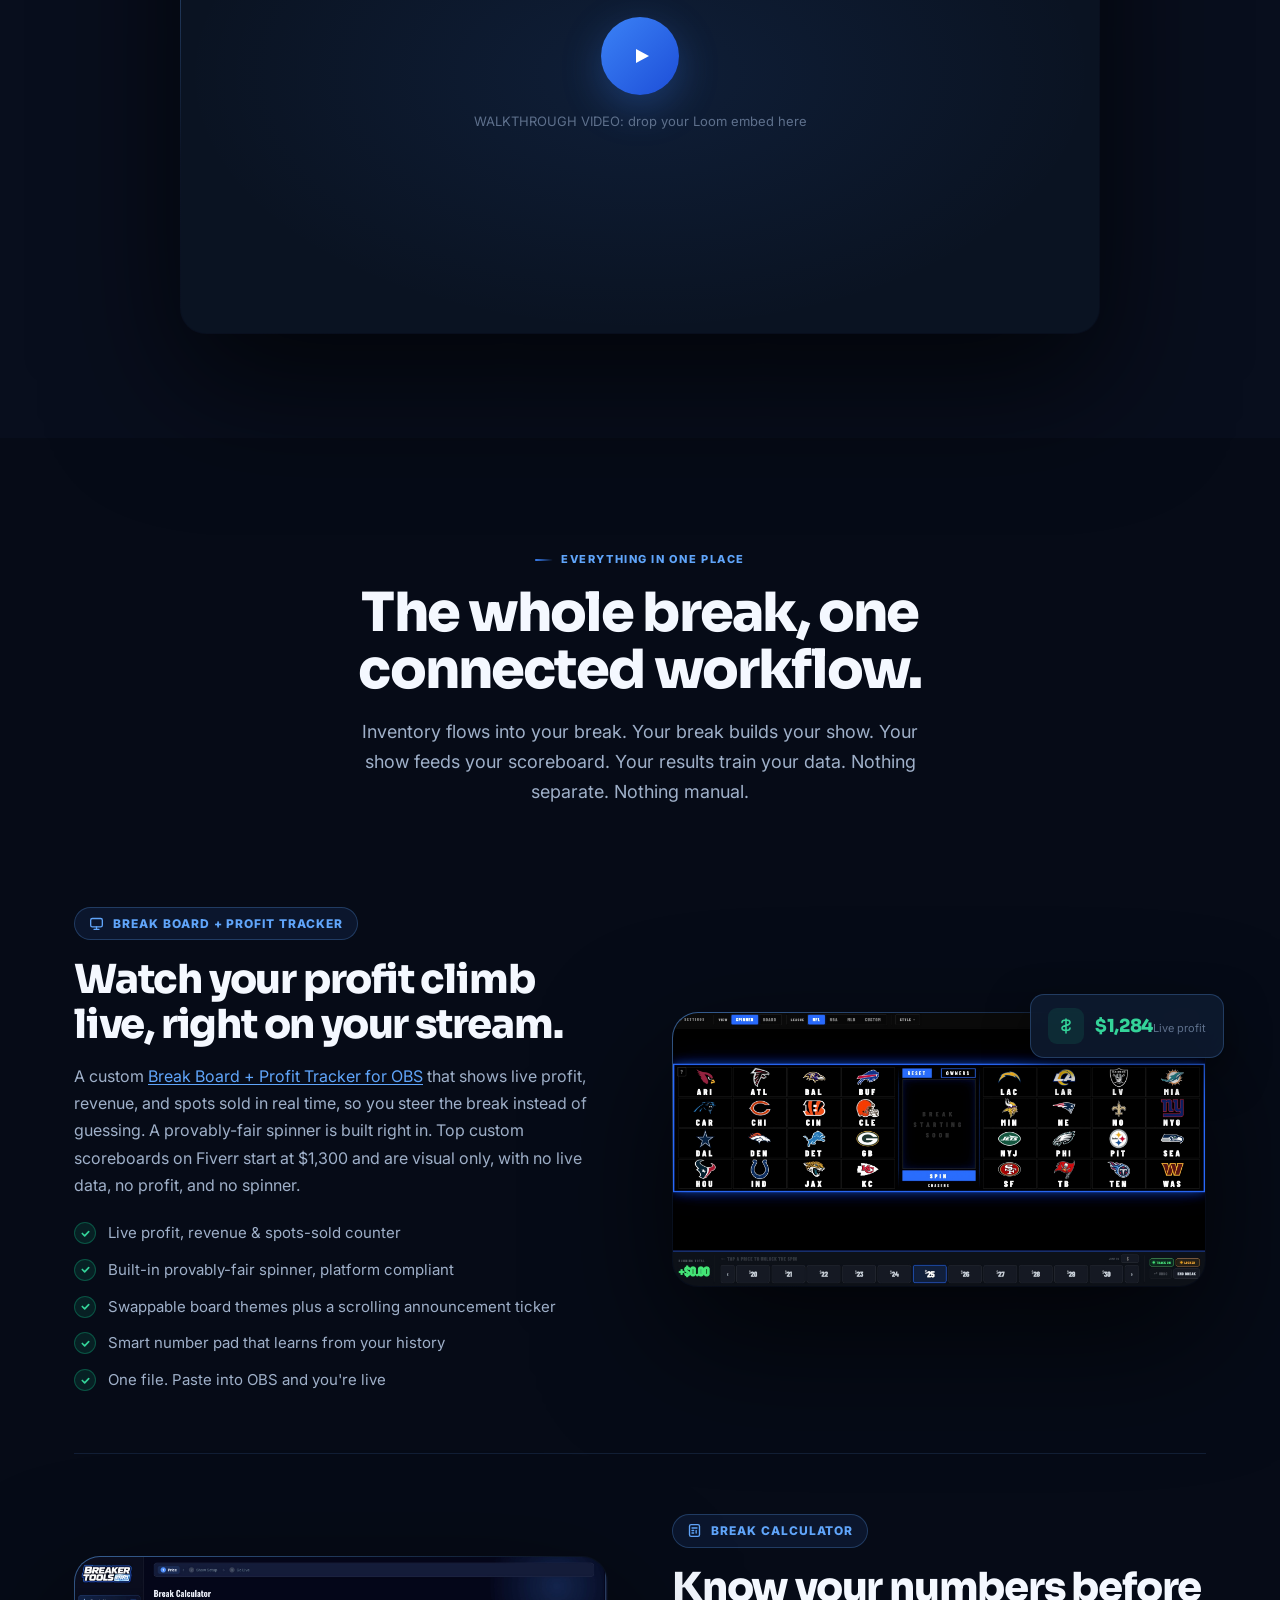
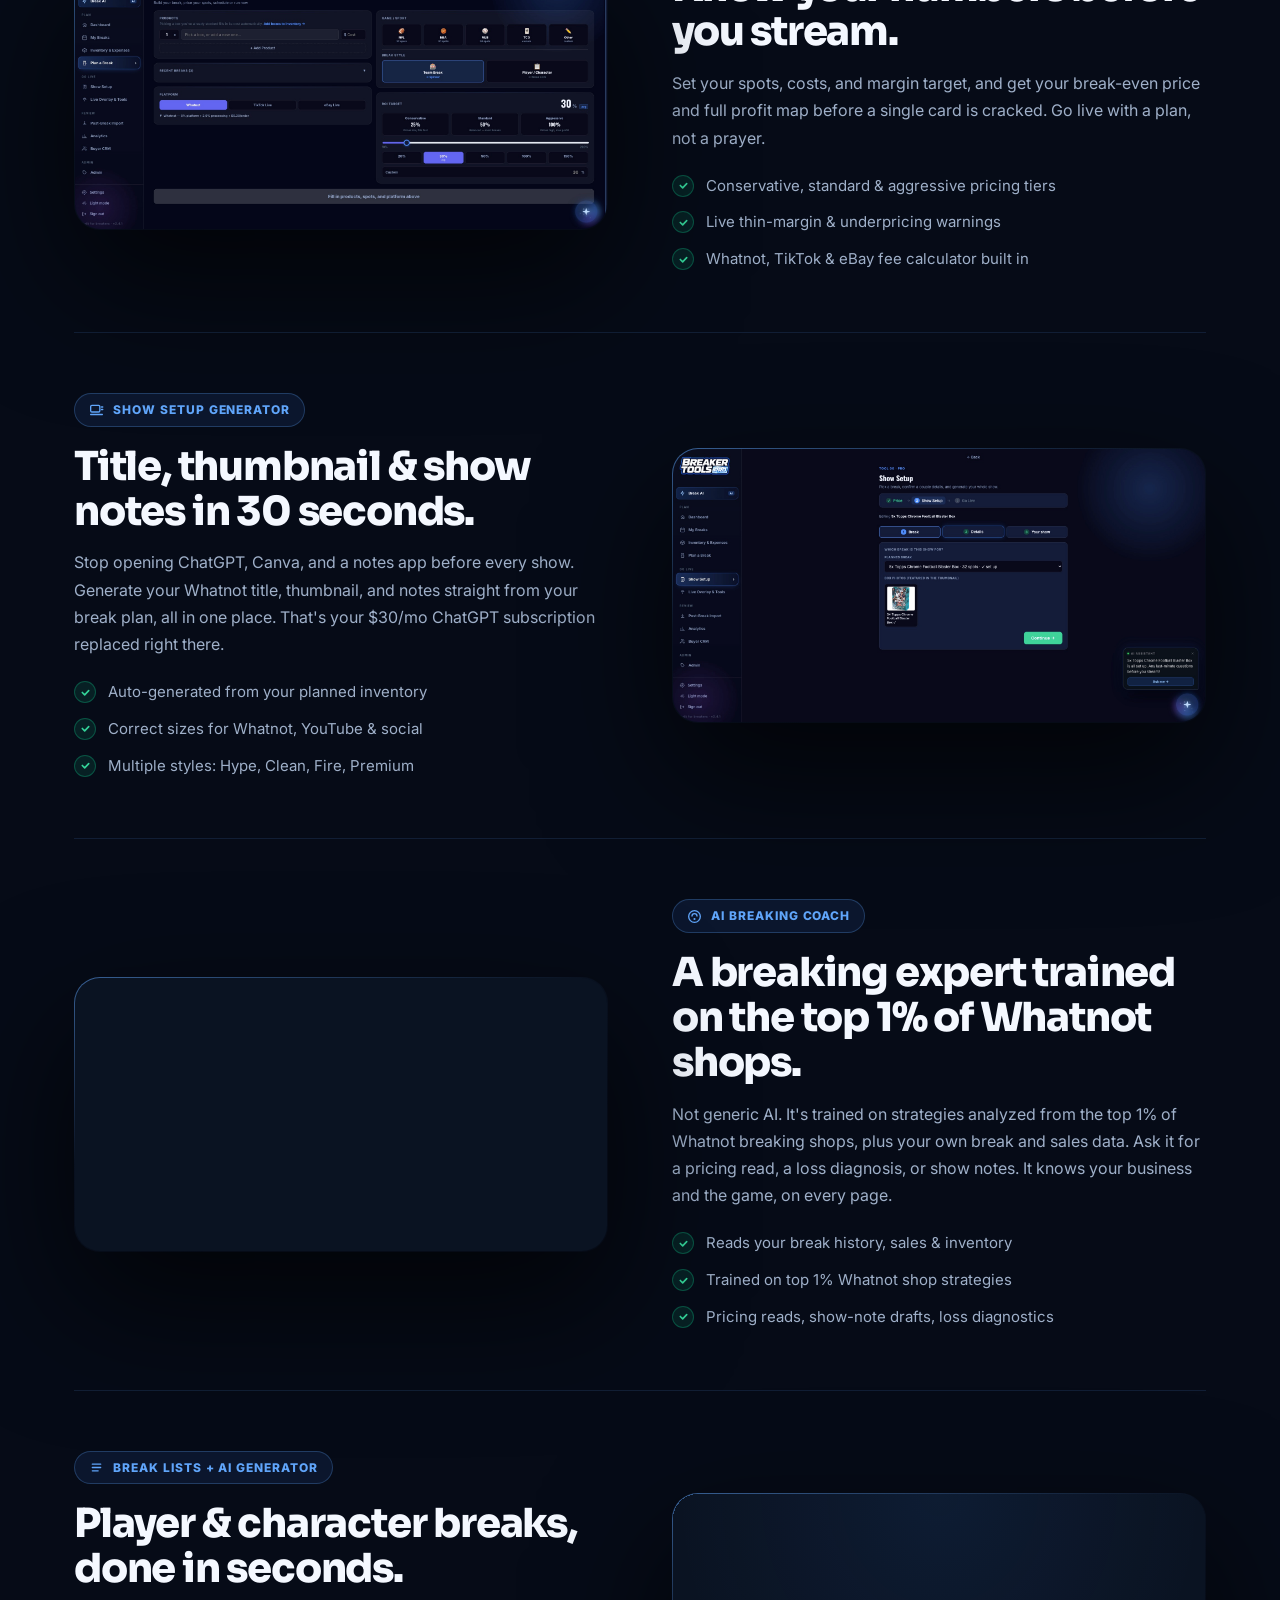
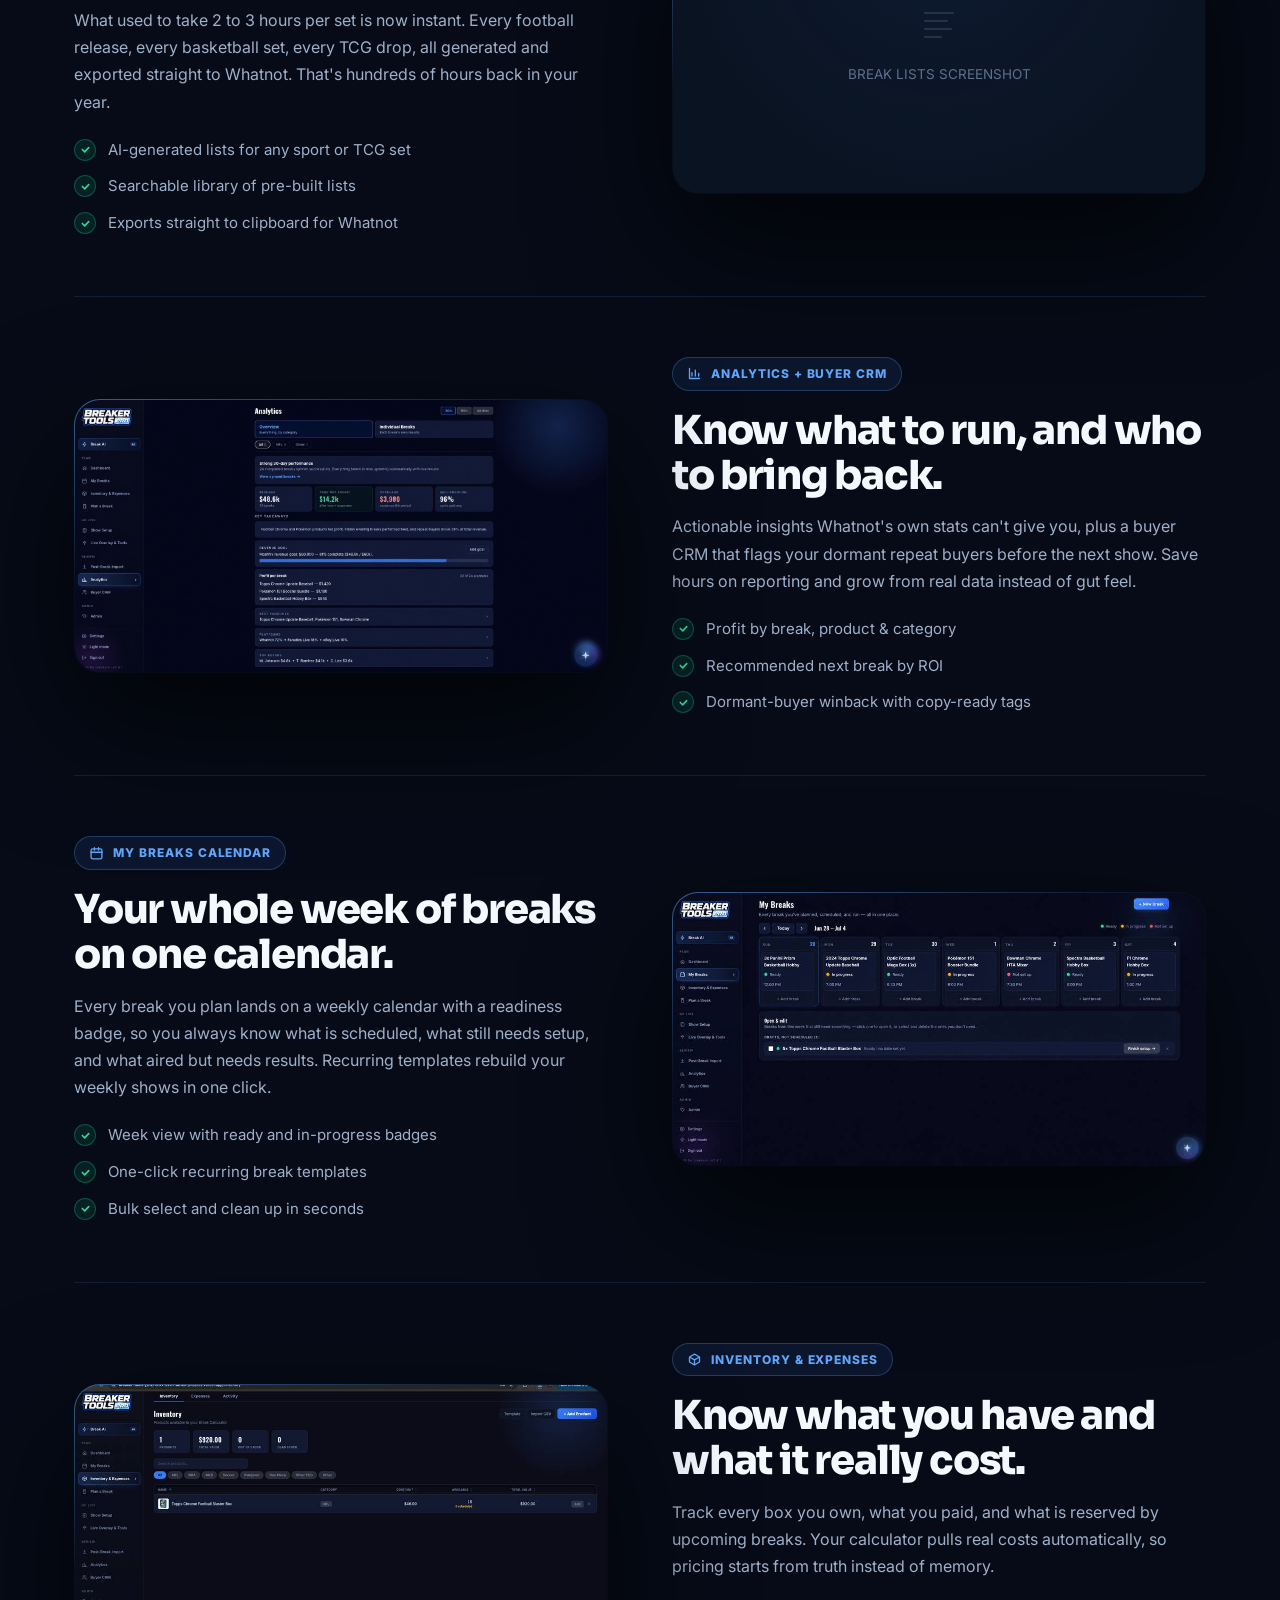
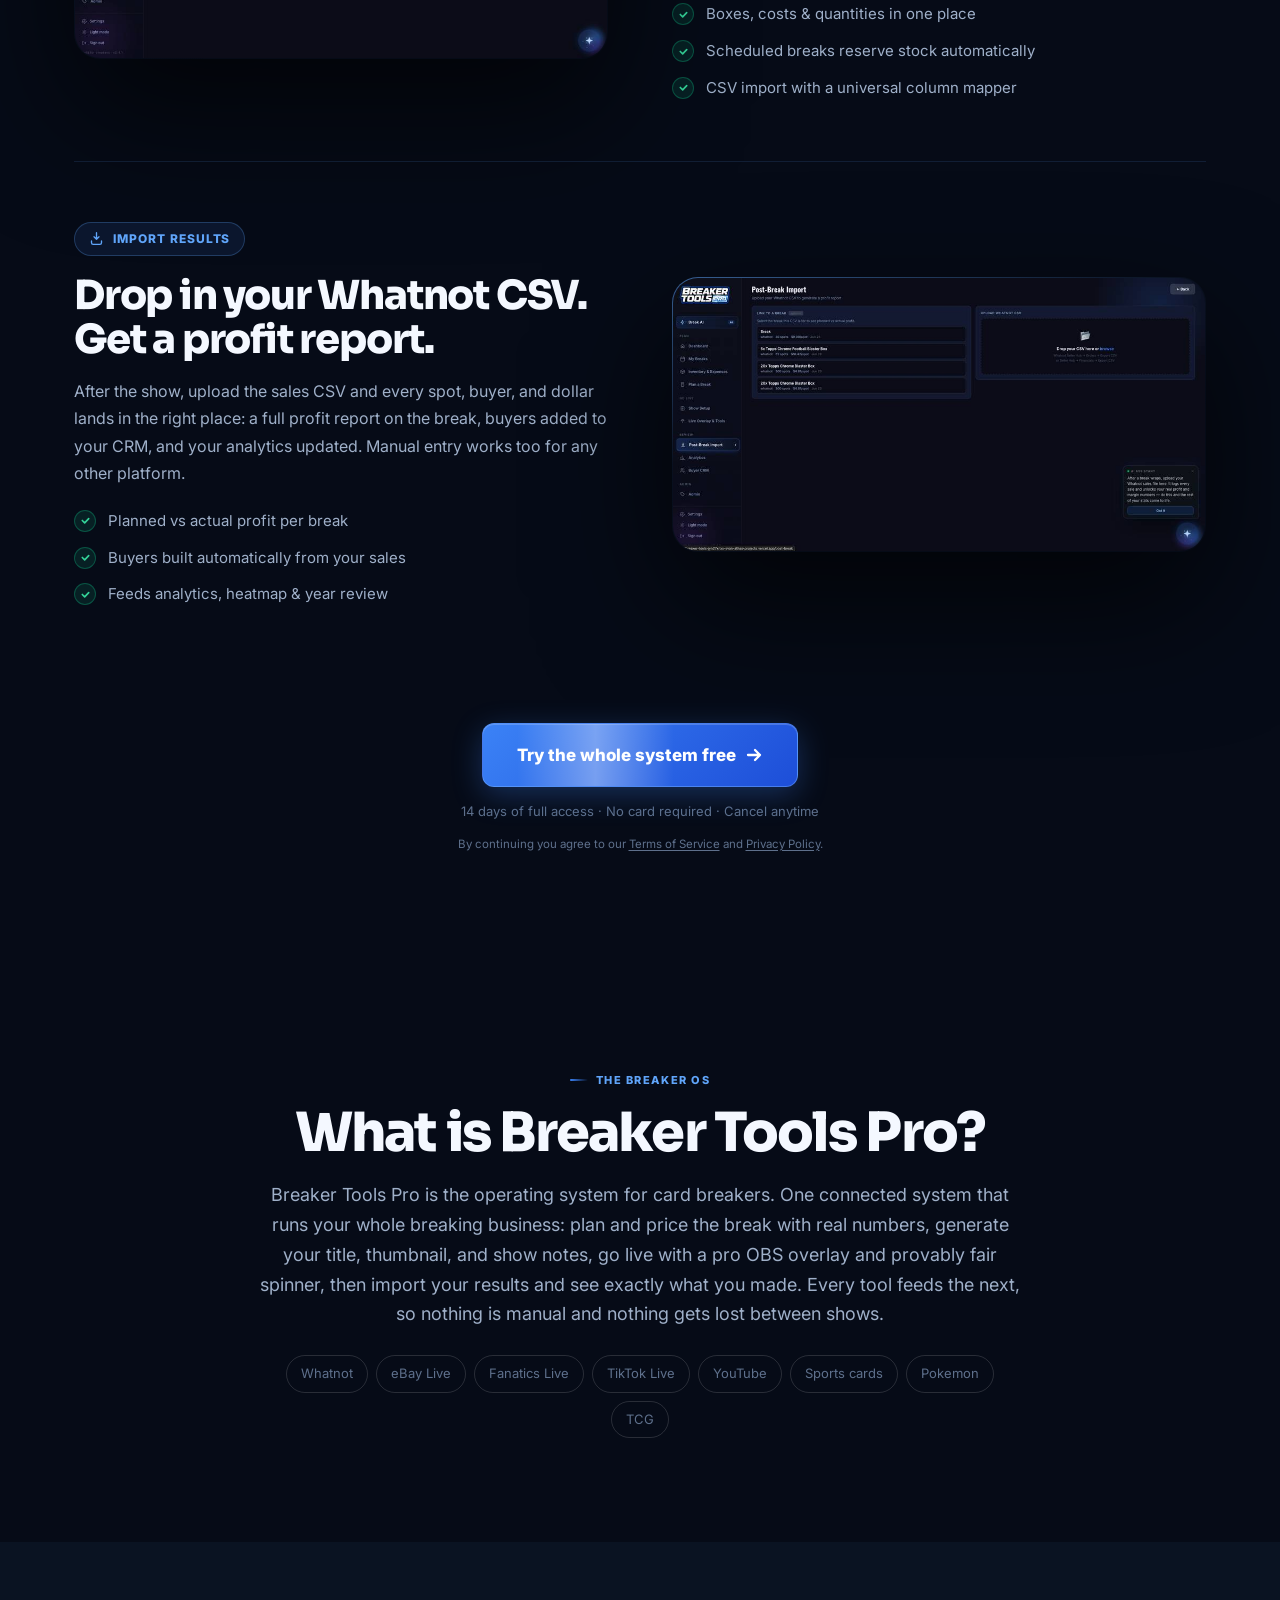
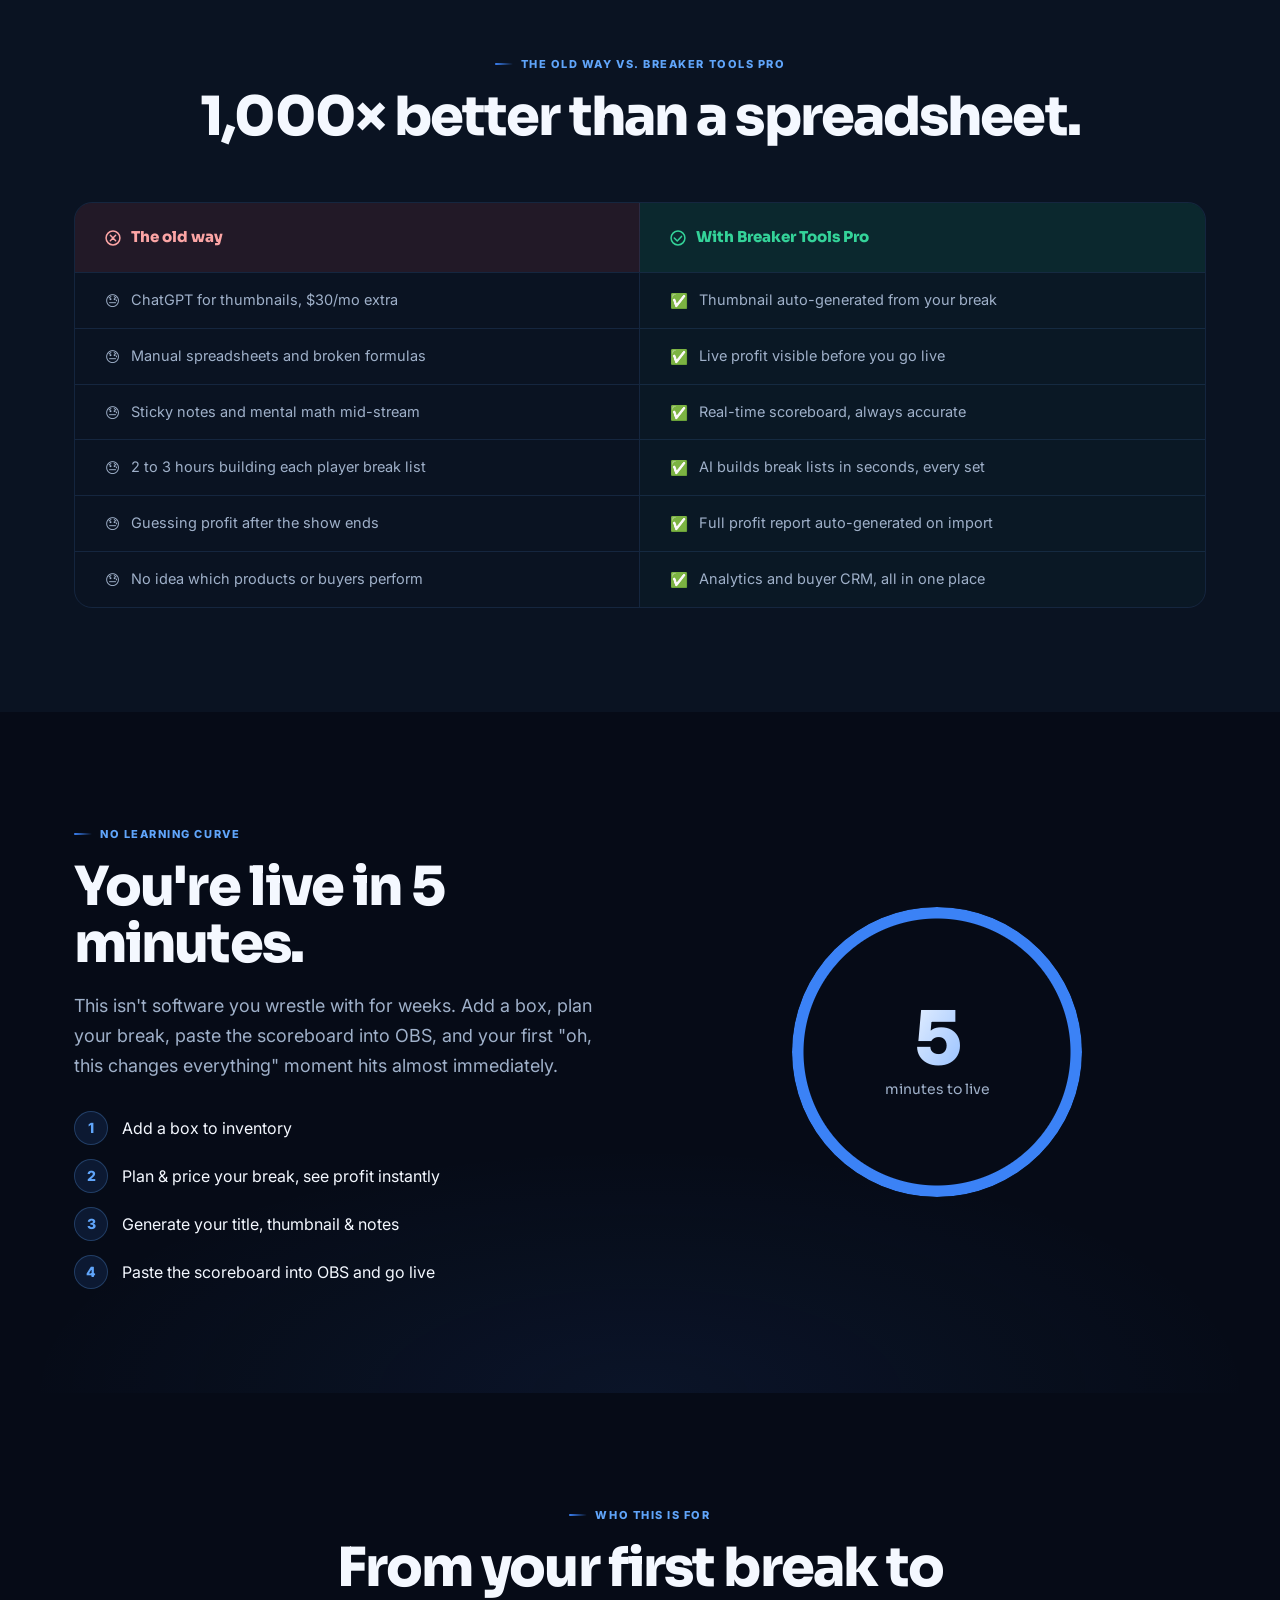
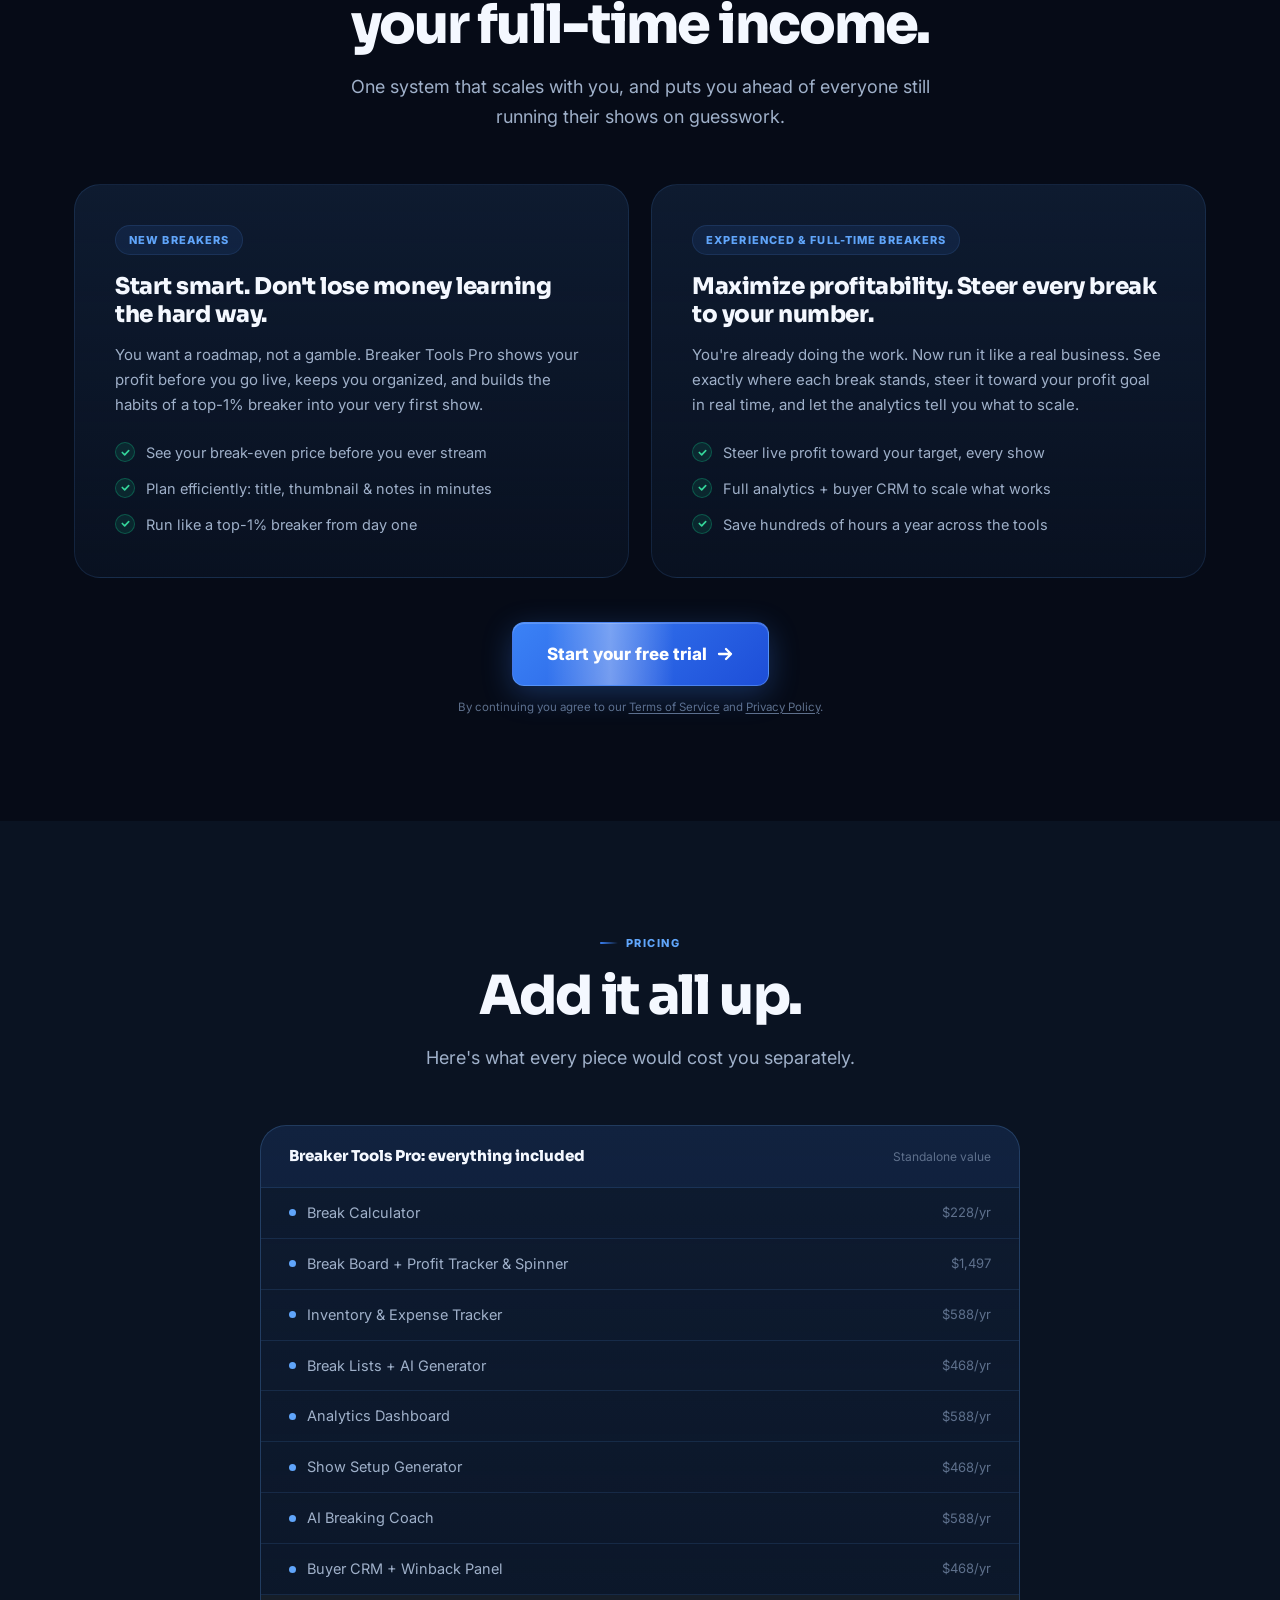
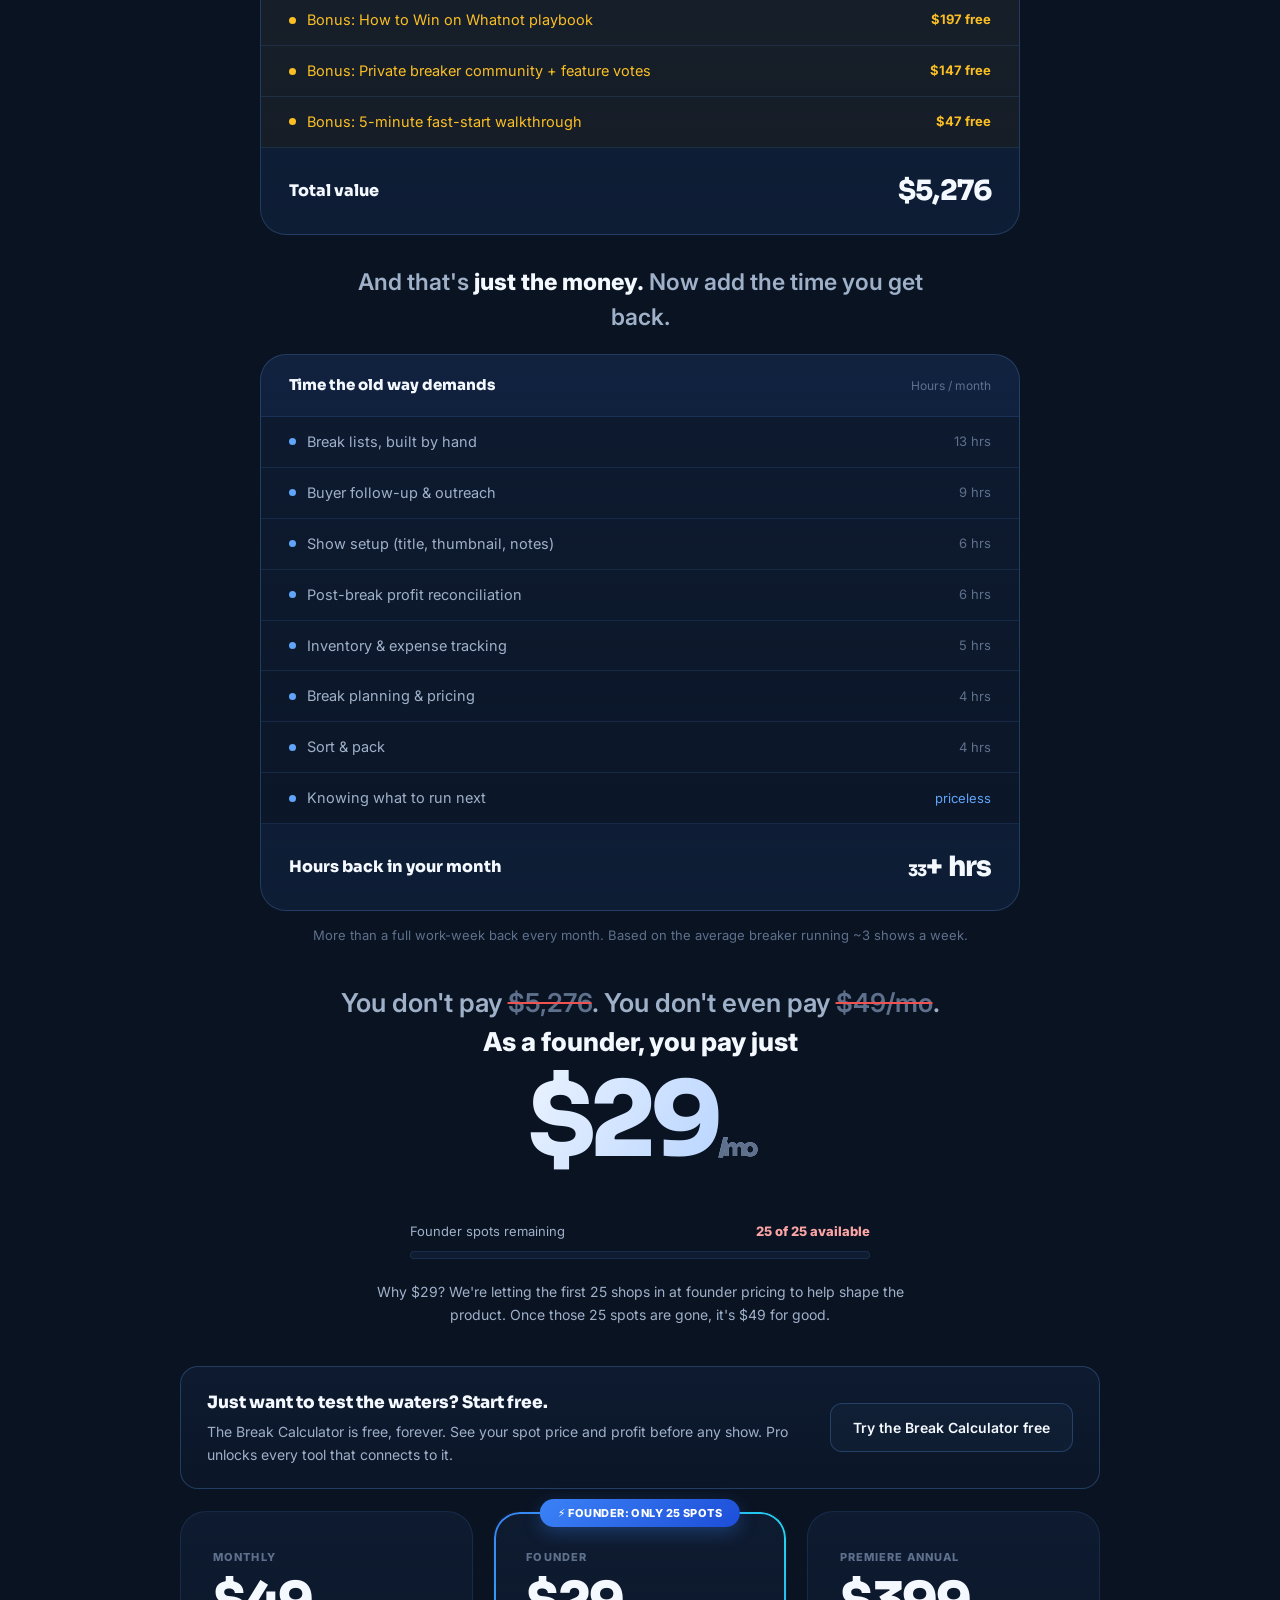
==== commit 6c7a90f0: "FAQ: drop named board themes from the customize answer Demo themes were removed from the app; the an" ====
--- a/public/index.html
+++ b/public/index.html
@@ -898,7 +898,7 @@
       <div class="faq-item"><div class="faq-q" role="button" tabindex="0" aria-expanded="false">Is there an OBS overlay or scoreboard for card breaks?<svg class="faq-chevron" viewBox="0 0 20 20" fill="currentColor" aria-hidden="true"><path d="M5 7l5 5 5-5"/></svg></div><div class="faq-a">Yes. The Break Board + Profit Tracker is a live OBS overlay built specifically for card breaks, not a generic sports scorebug. It shows real-time profit, revenue, and spots sold, has a provably-fair spinner built in, and drops into any stream as a single OBS browser source. Most breakers are live with it in under 5 minutes.</div></div>
       <div class="faq-item"><div class="faq-q" role="button" tabindex="0" aria-expanded="false">Does it work with OBS, Streamlabs, and other streaming software?<svg class="faq-chevron" viewBox="0 0 20 20" fill="currentColor" aria-hidden="true"><path d="M5 7l5 5 5-5"/></svg></div><div class="faq-a">Yes. The overlay is a single browser source, so it drops into OBS Studio, Streamlabs, or any streaming software that supports browser sources. There is no plugin to install and no paid add-on. You paste one URL and you are live.</div></div>
       <div class="faq-item"><div class="faq-q" role="button" tabindex="0" aria-expanded="false">Which platforms can I stream to?<svg class="faq-chevron" viewBox="0 0 20 20" fill="currentColor" aria-hidden="true"><path d="M5 7l5 5 5-5"/></svg></div><div class="faq-a">Anywhere you can run a stream. Breakers use Breaker Tools Pro on Whatnot, Fanatics Live, eBay Live, TikTok Live, YouTube, Twitch, and Facebook Live. The overlay and the tools do not care which platform you sell on, so you can switch or run several at once without changing your setup.</div></div>
-      <div class="faq-item"><div class="faq-q" role="button" tabindex="0" aria-expanded="false">Can I customize the overlay to match my channel?<svg class="faq-chevron" viewBox="0 0 20 20" fill="currentColor" aria-hidden="true"><path d="M5 7l5 5 5-5"/></svg></div><div class="faq-a">Yes. Swap between built-in board themes like Classic, Chrome, Superfractor, Vintage, and Graded, set your own accent color and glow, and add a scrolling announcement ticker with your own messages. Your board matches your channel instead of looking like everyone else's.</div></div>
+      <div class="faq-item"><div class="faq-q" role="button" tabindex="0" aria-expanded="false">Can I customize the overlay to match my channel?<svg class="faq-chevron" viewBox="0 0 20 20" fill="currentColor" aria-hidden="true"><path d="M5 7l5 5 5-5"/></svg></div><div class="faq-a">Yes. Set your own accent color and glow, and add a scrolling announcement ticker with your own messages. Your board matches your channel instead of looking like everyone else's.</div></div>
       <div class="faq-item"><div class="faq-q" role="button" tabindex="0" aria-expanded="false">What break formats does it support?<svg class="faq-chevron" viewBox="0 0 20 20" fill="currentColor" aria-hidden="true"><path d="M5 7l5 5 5-5"/></svg></div><div class="faq-a">Team breaks for NFL, NBA, MLB, and NHL, Pick Your Team, and random team breaks, plus numbered and personal breaks for Pokemon and other TCG. You build the break, set your spots and pricing, and the board handles the rest live.</div></div>
       <div class="faq-item"><div class="faq-q" role="button" tabindex="0" aria-expanded="false">Can I run Pick Your Team (PYT) breaks?<svg class="faq-chevron" viewBox="0 0 20 20" fill="currentColor" aria-hidden="true"><path d="M5 7l5 5 5-5"/></svg></div><div class="faq-a">Yes. Pick Your Team breaks are fully supported. Buyers claim teams and the board updates live, with sold spots and remaining spots visible on stream at all times.</div></div>
       <div class="faq-item"><div class="faq-q" role="button" tabindex="0" aria-expanded="false">Can I import my past breaks and sales history?<svg class="faq-chevron" viewBox="0 0 20 20" fill="currentColor" aria-hidden="true"><path d="M5 7l5 5 5-5"/></svg></div><div class="faq-a">Yes. Upload your Whatnot sales export and the universal column mapper pulls it in, so your analytics, buyers, and profit history start from your real numbers instead of a blank slate. Other platforms work too through CSV or manual entry.</div></div>
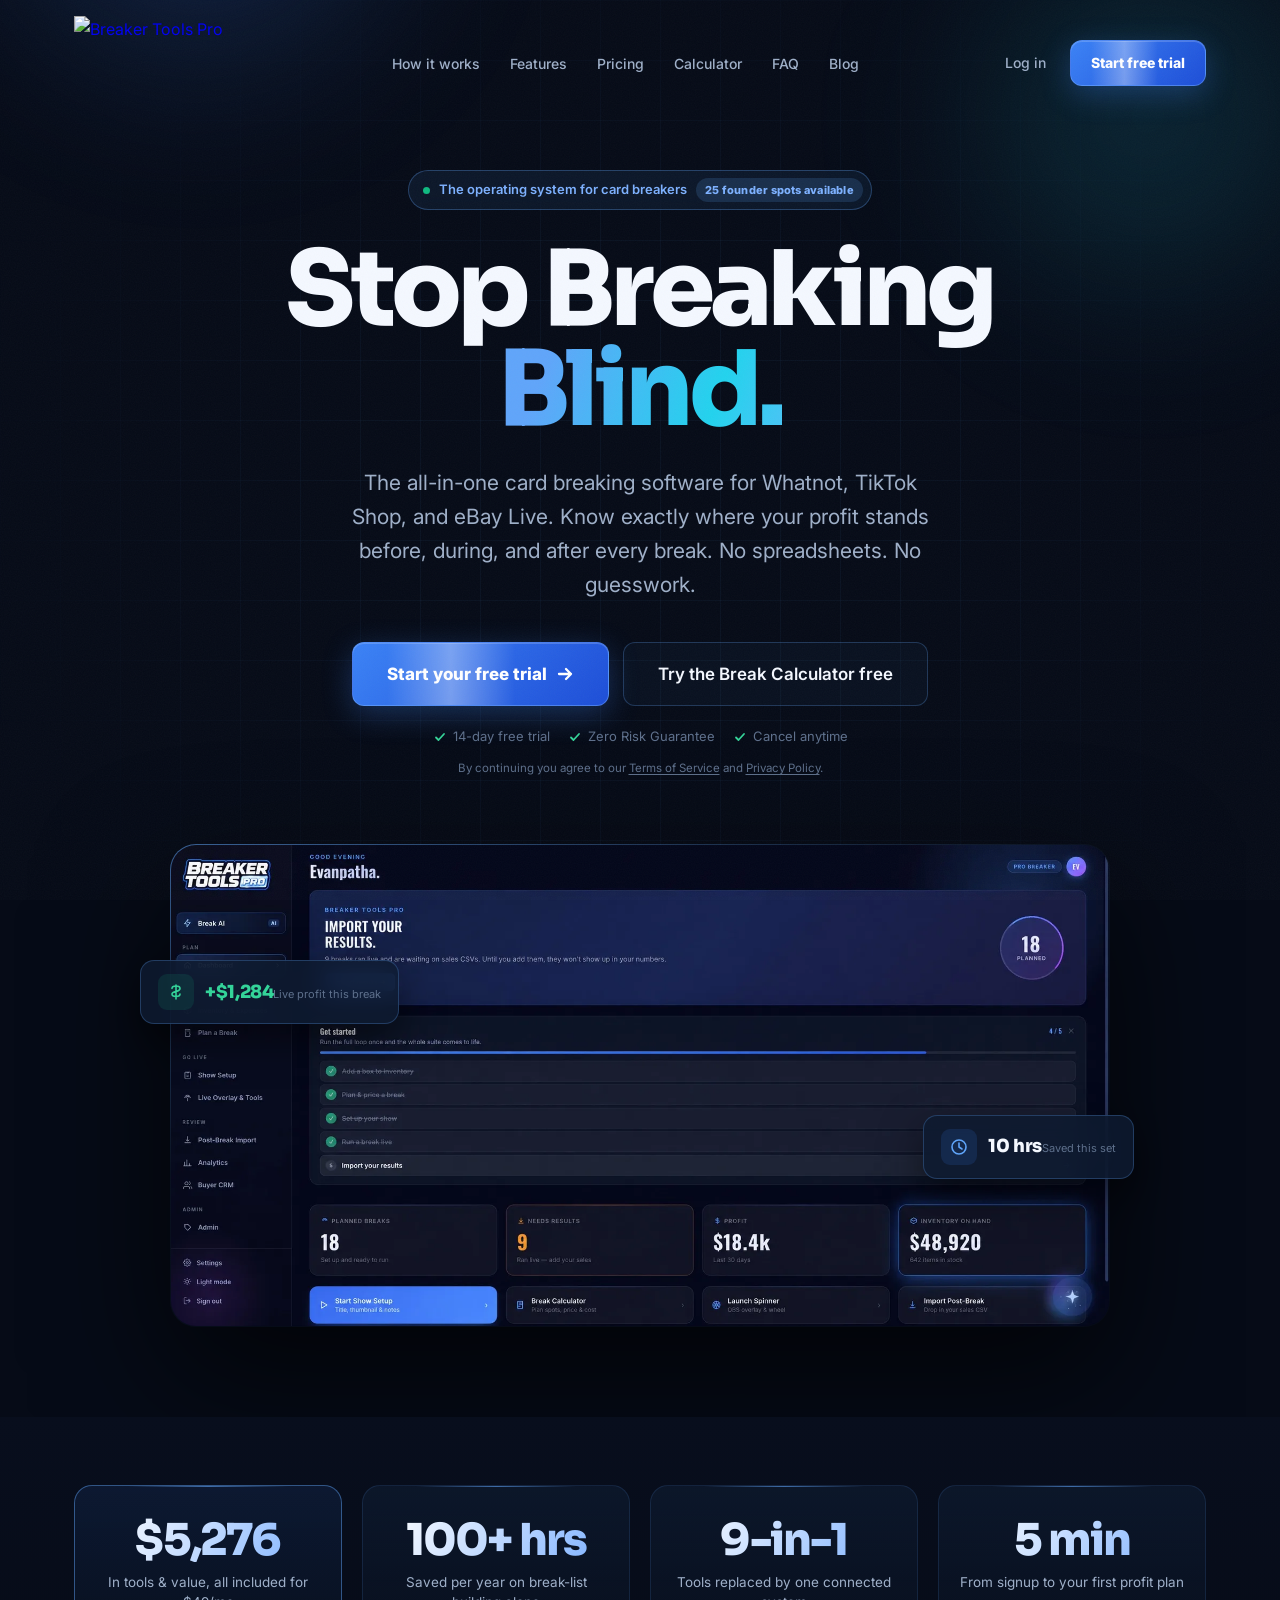
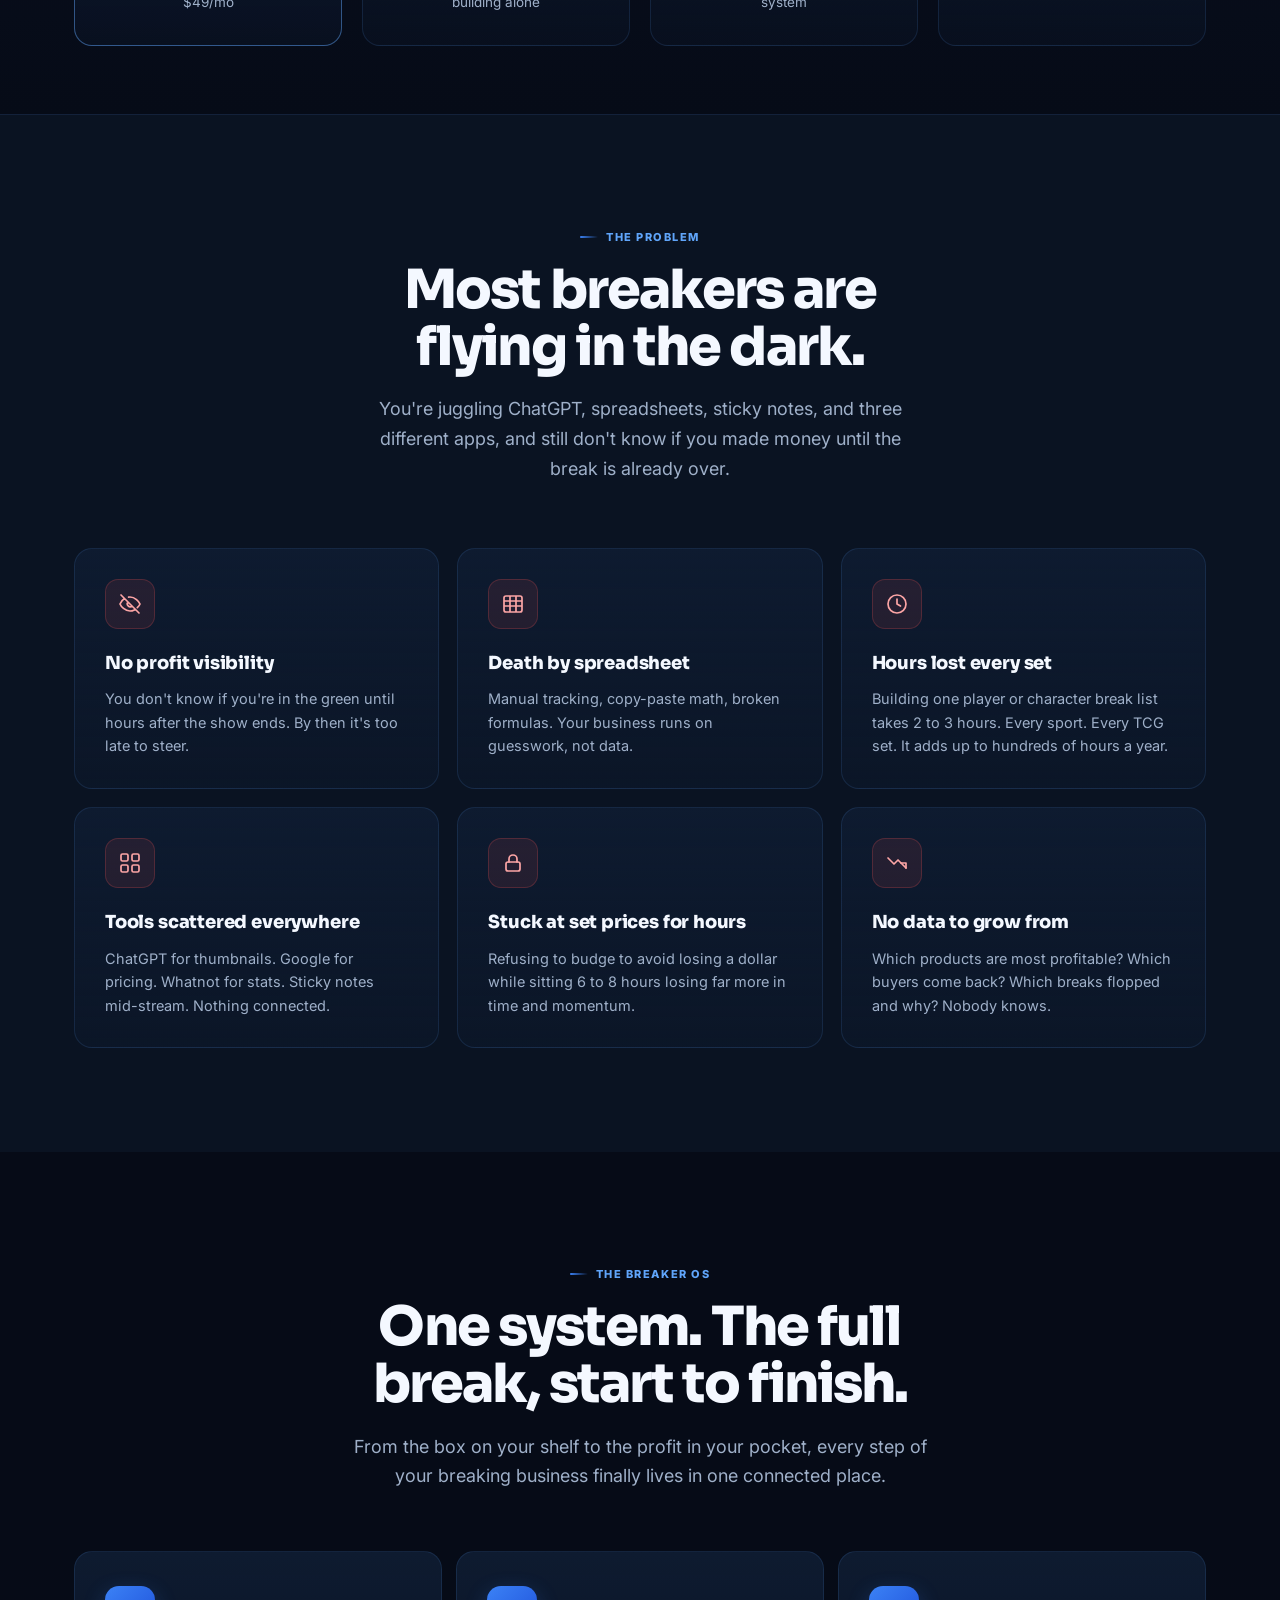
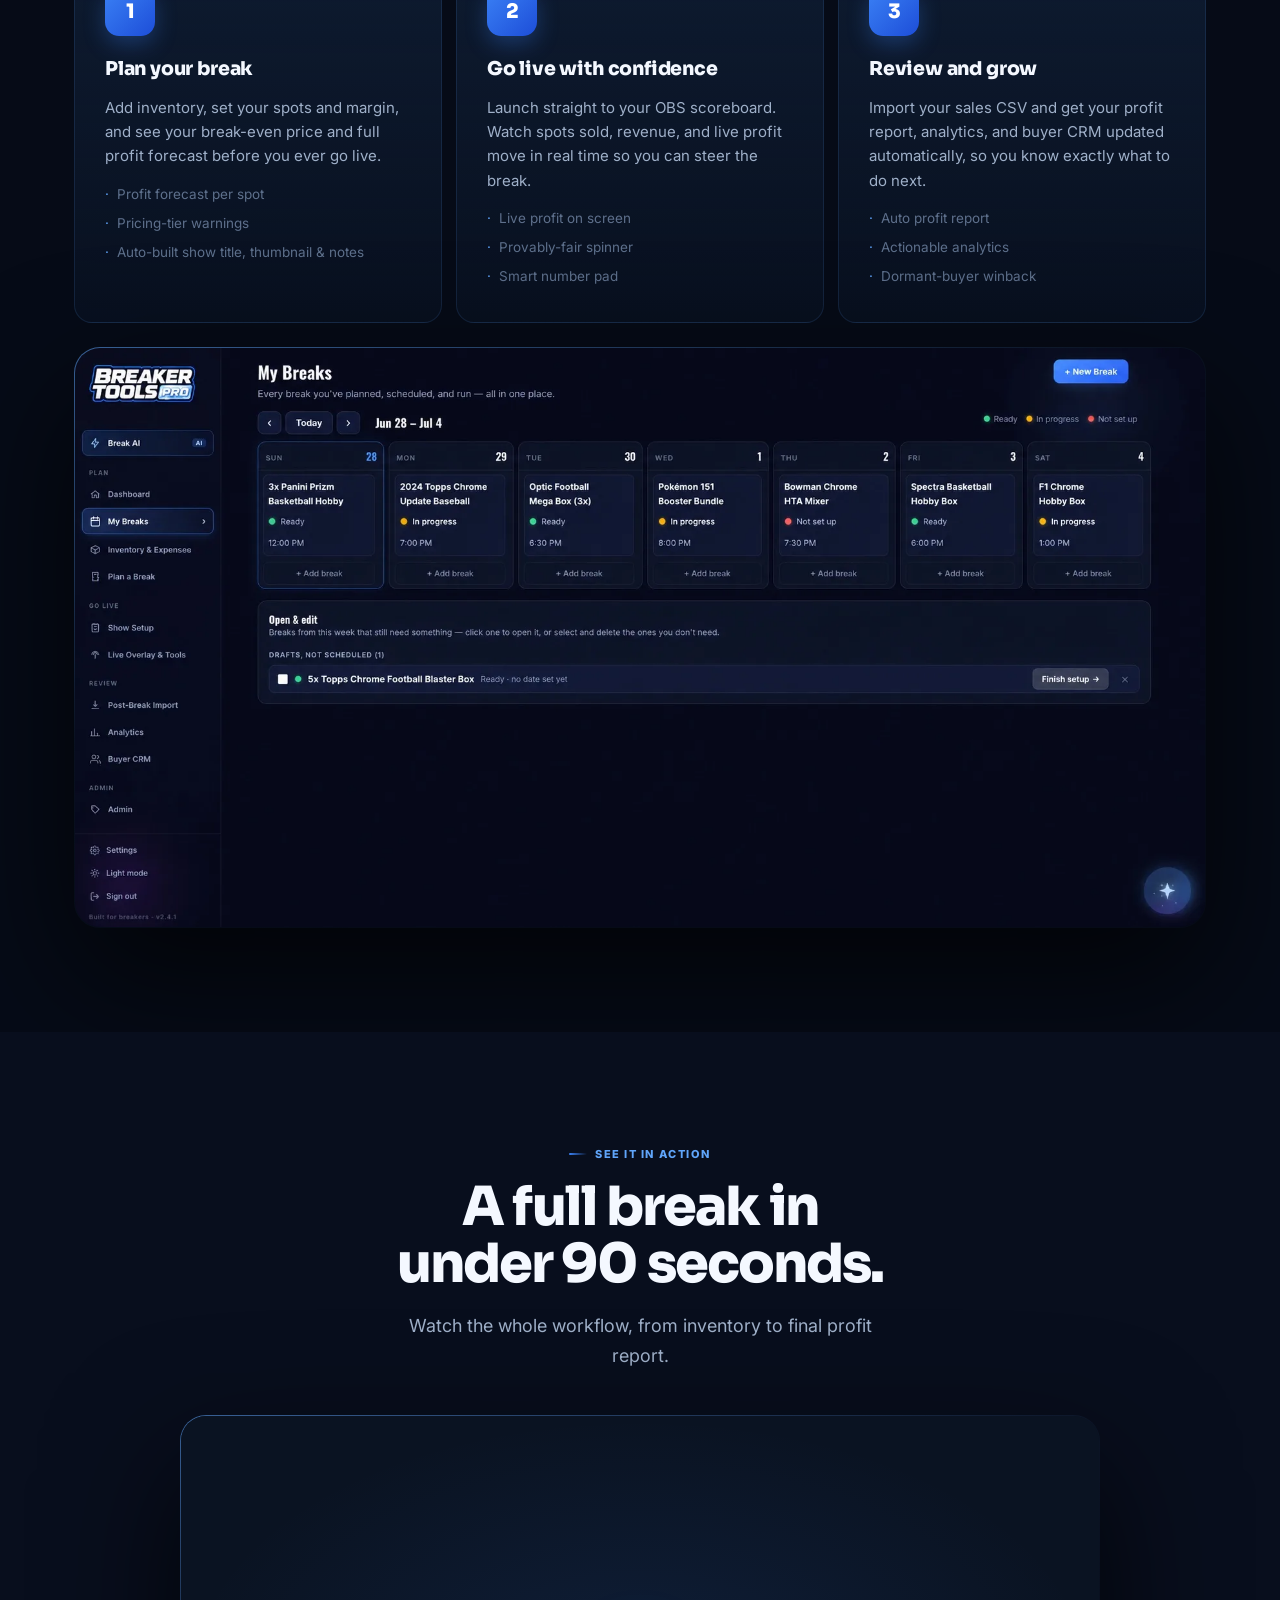
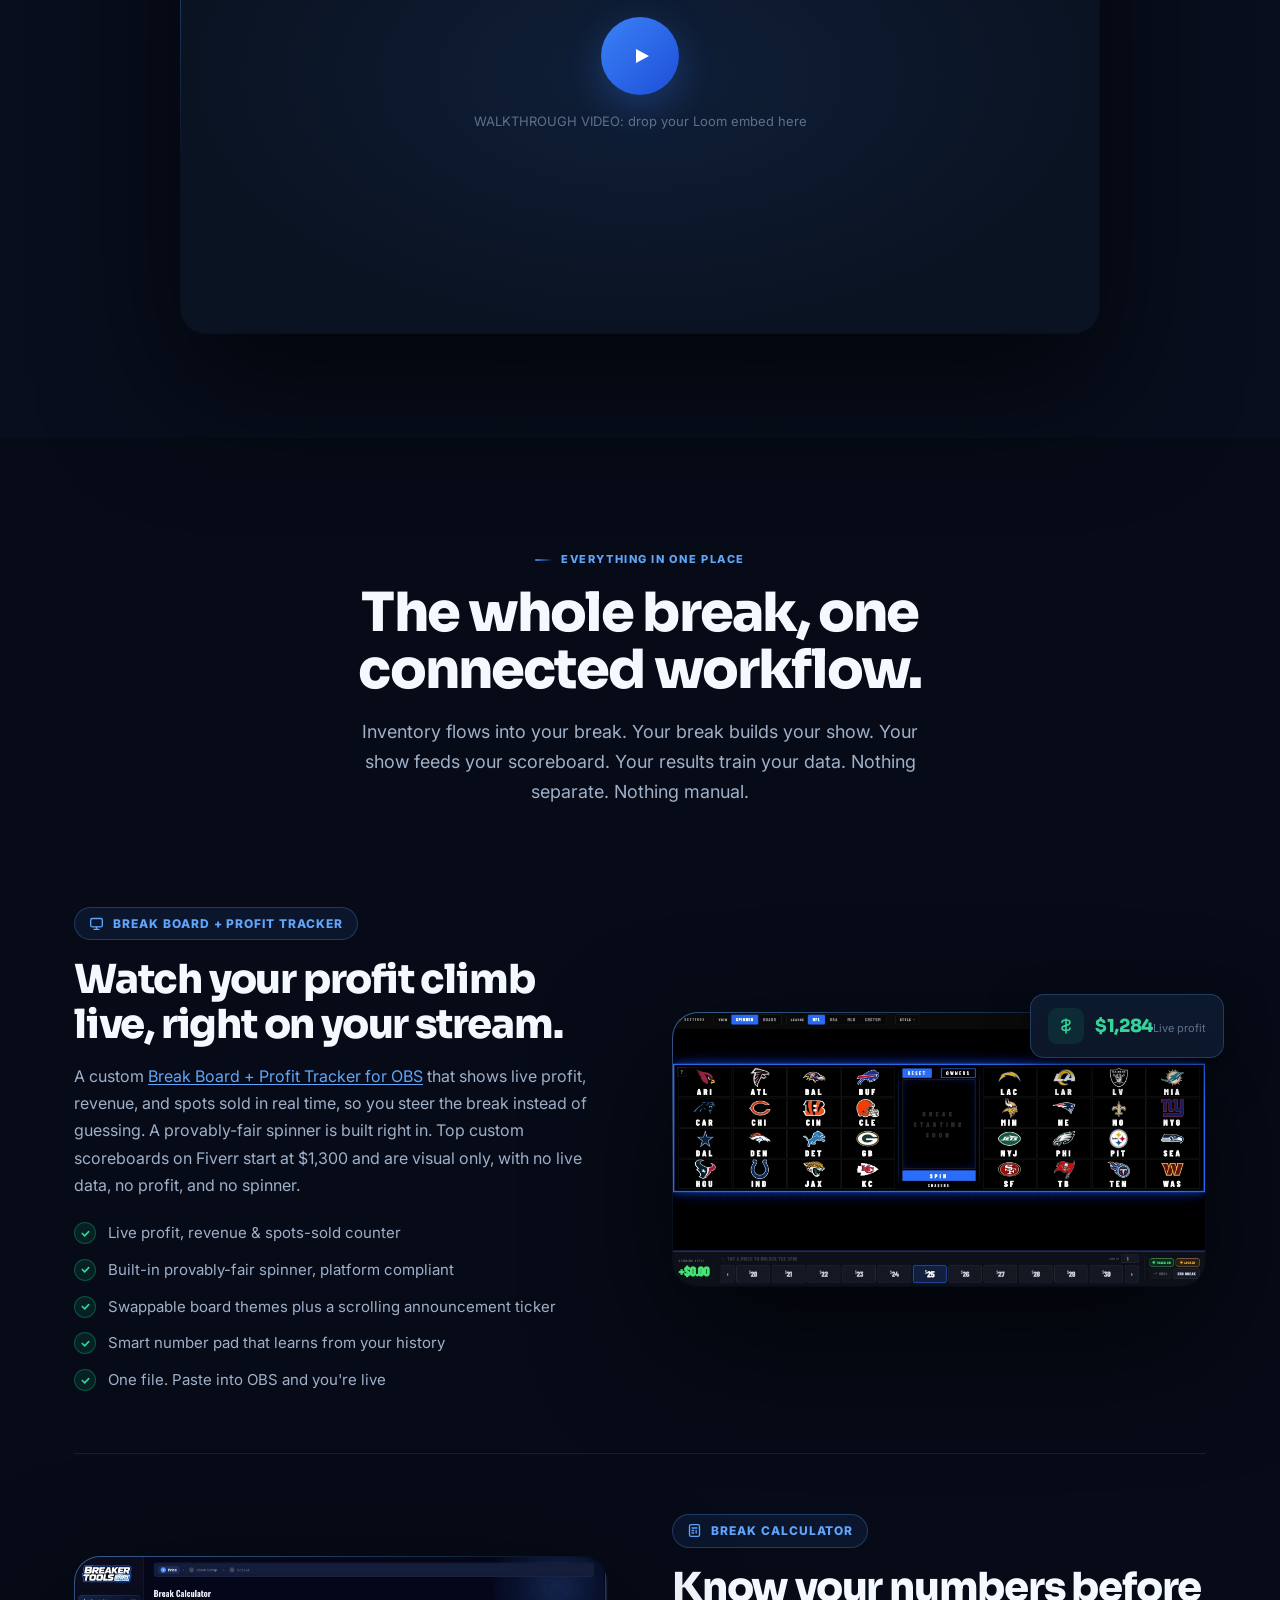
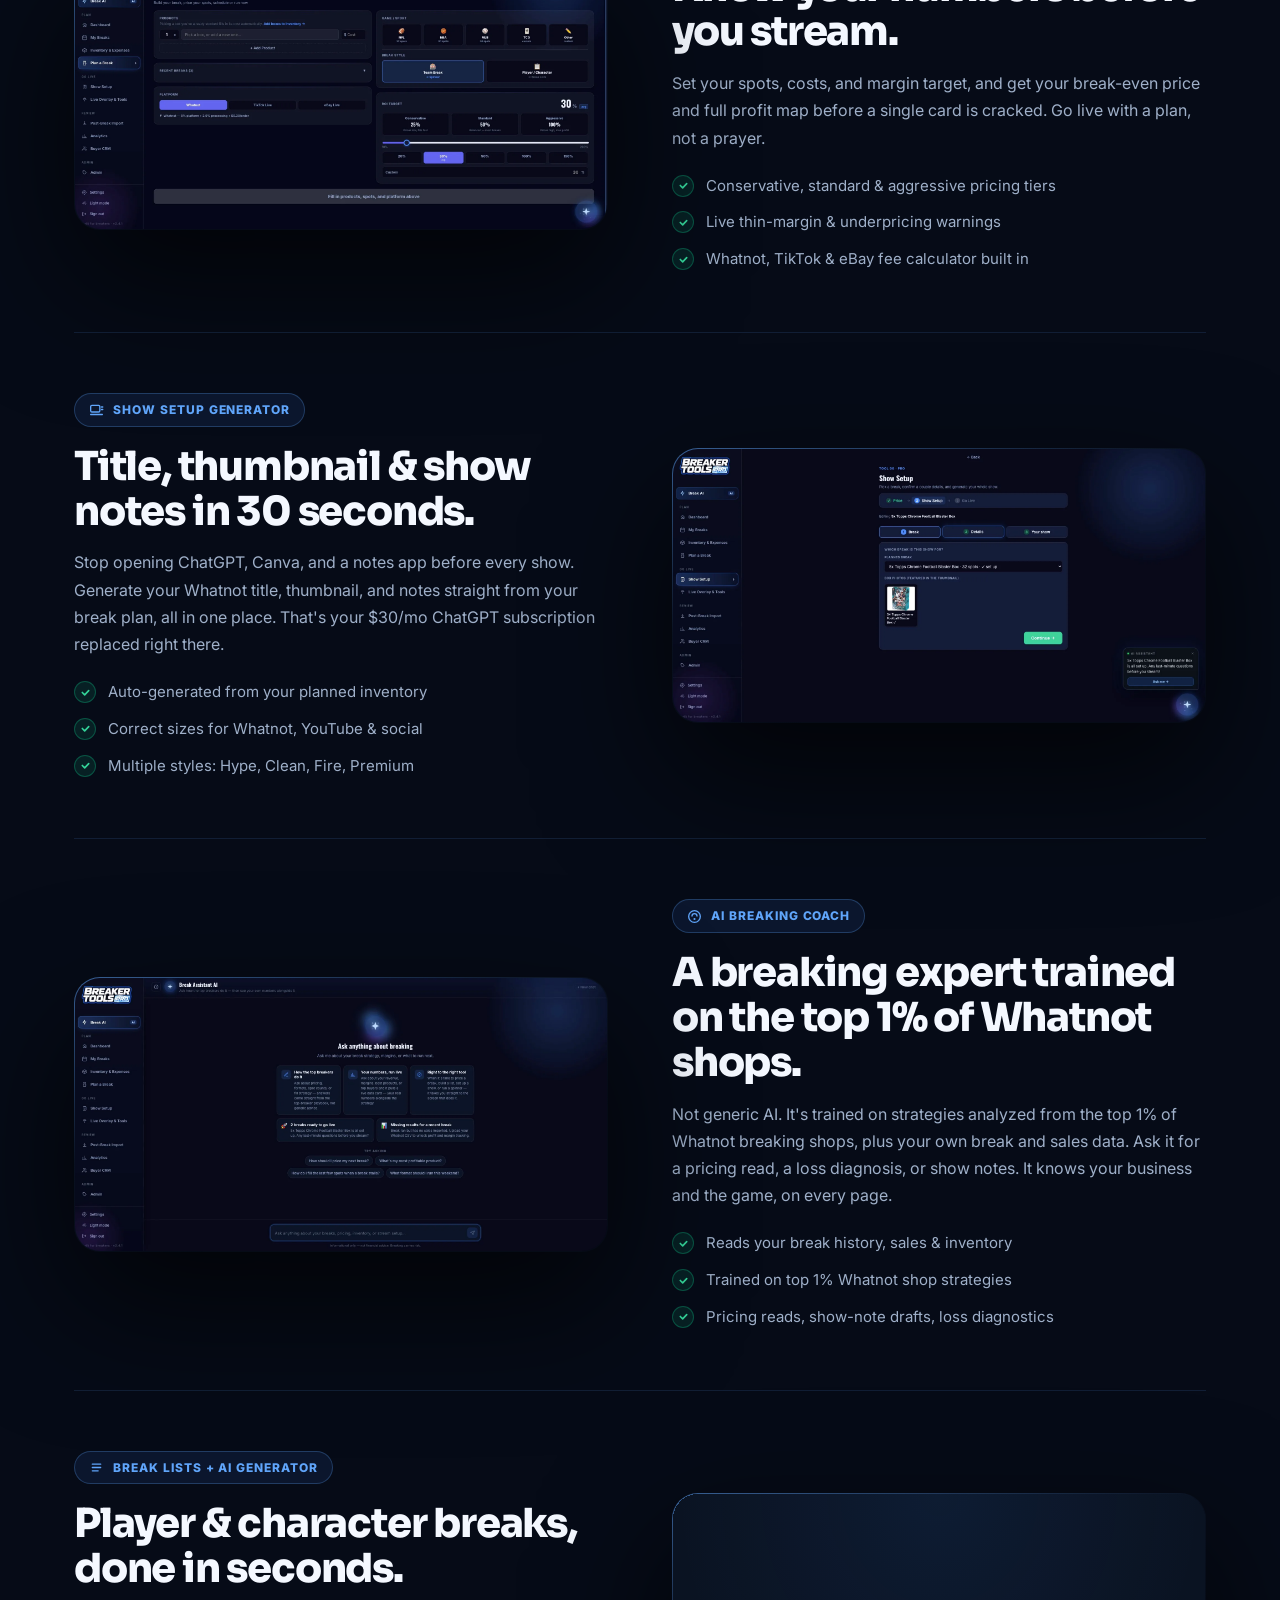
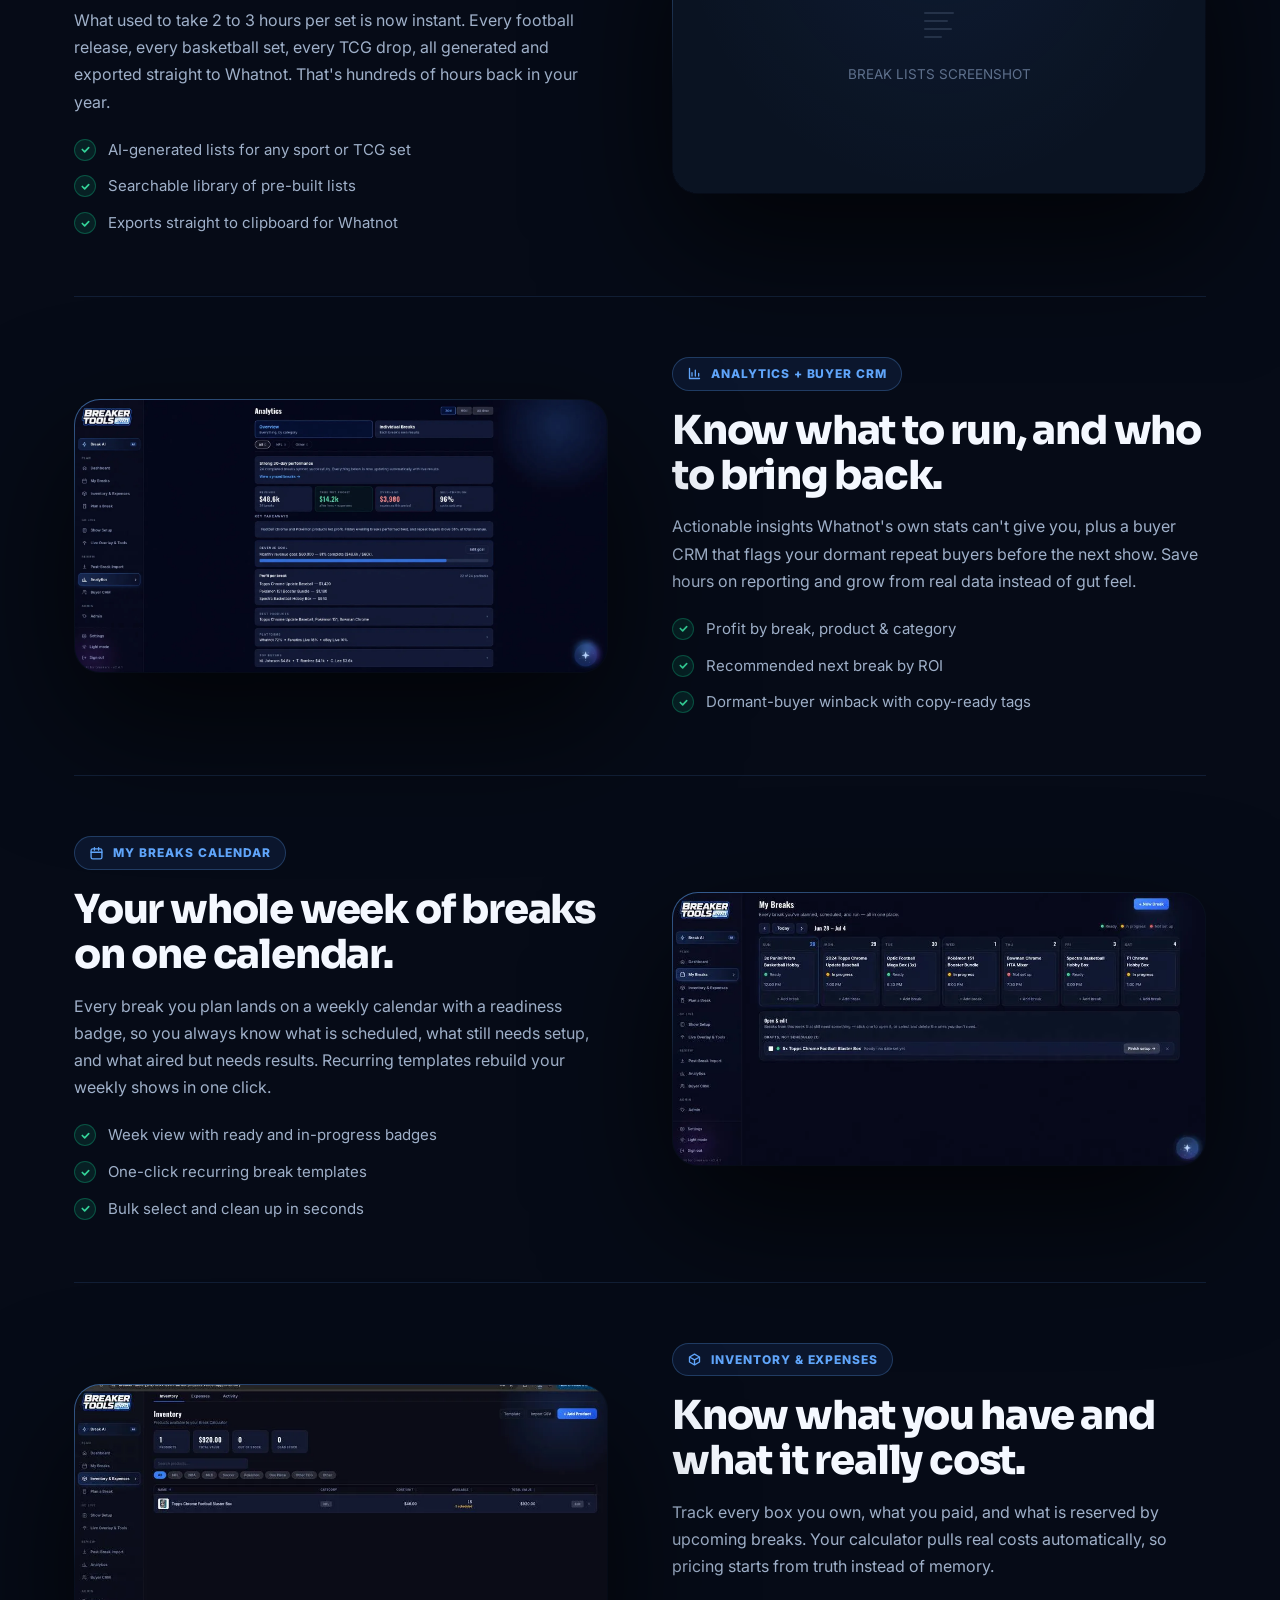
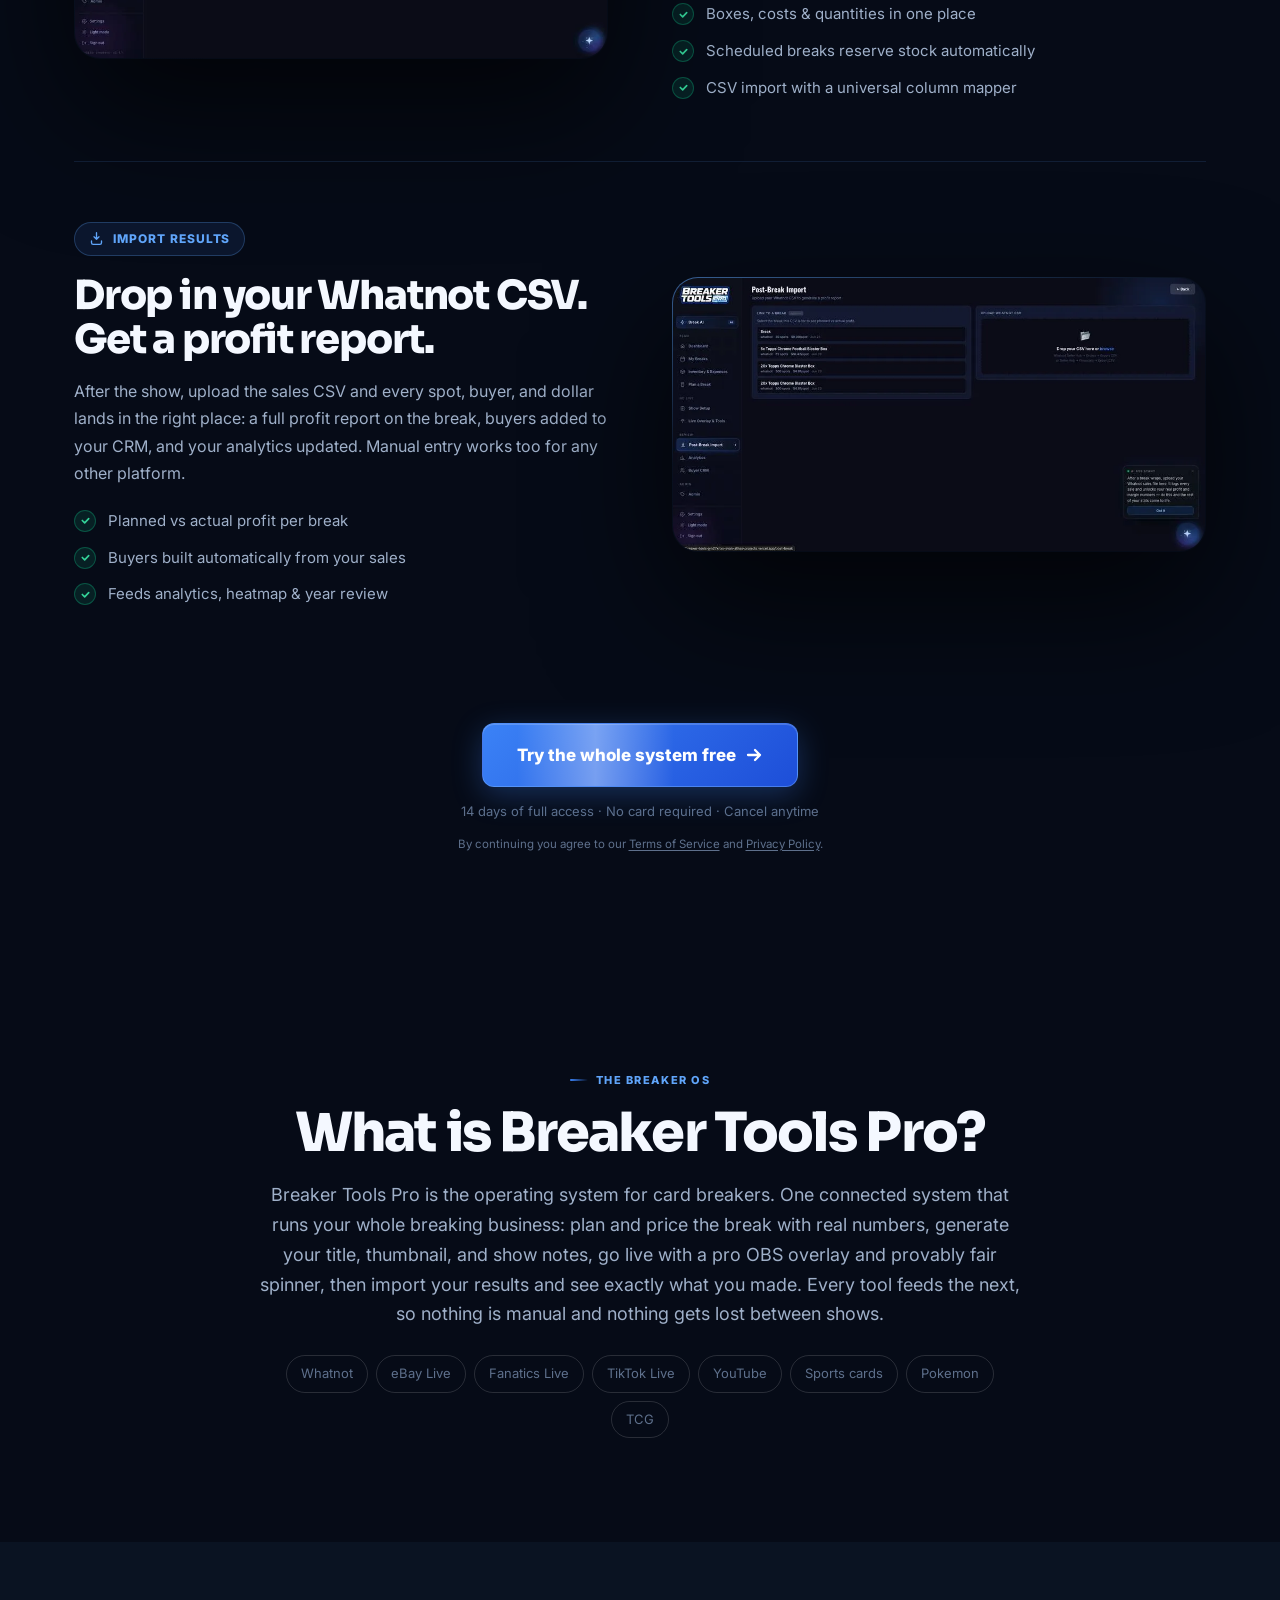
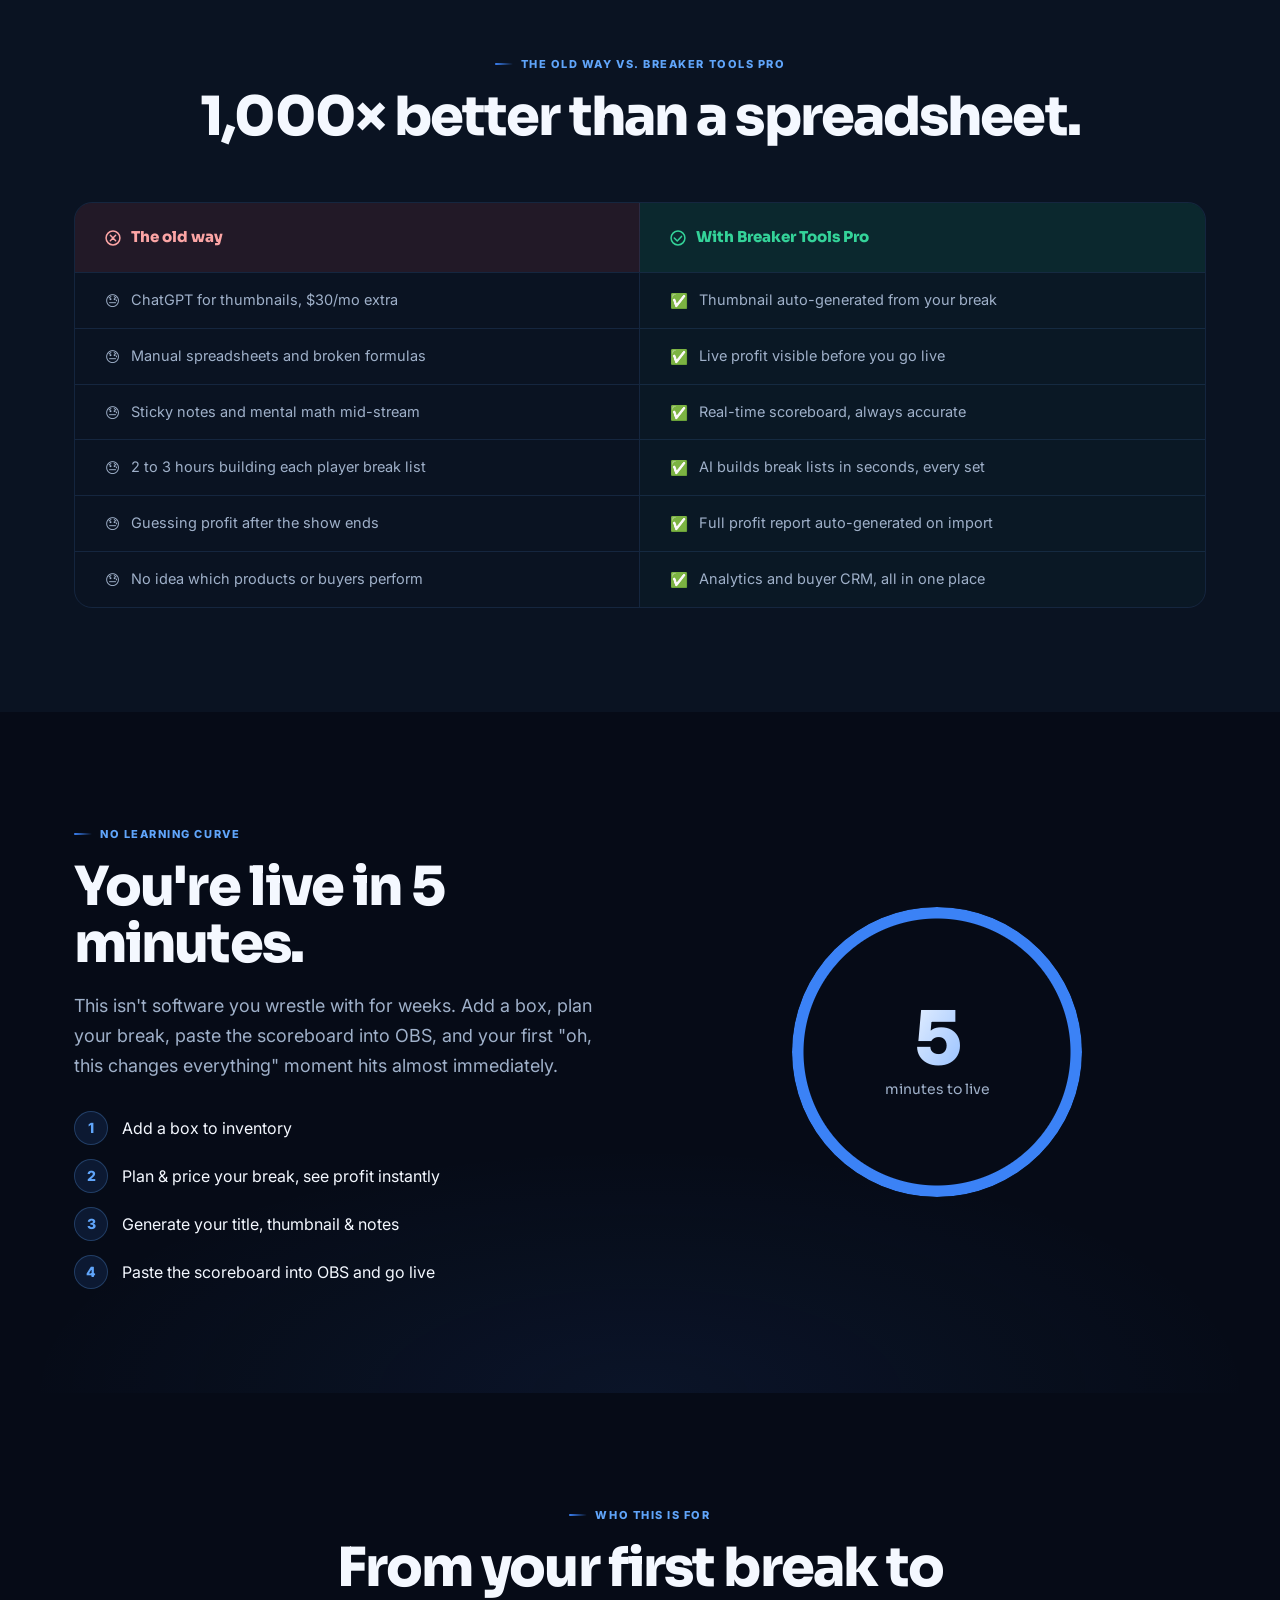
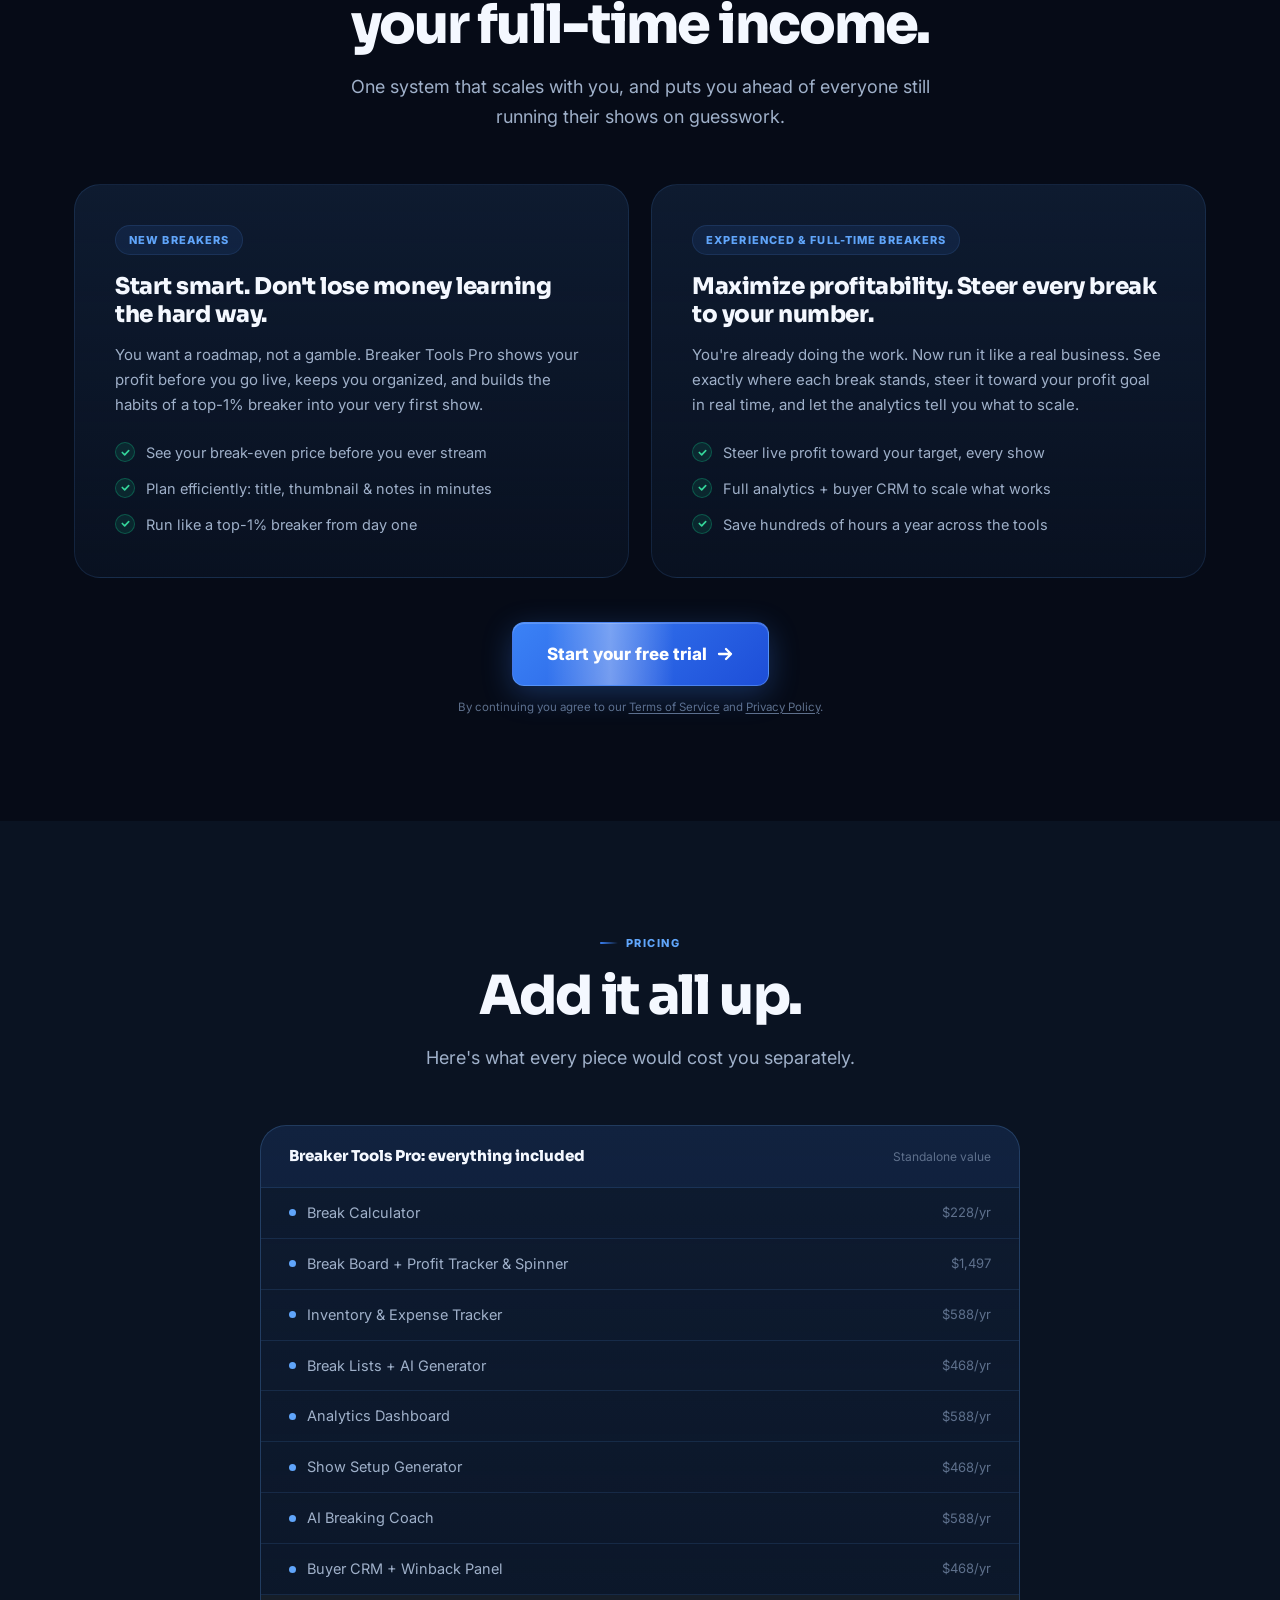
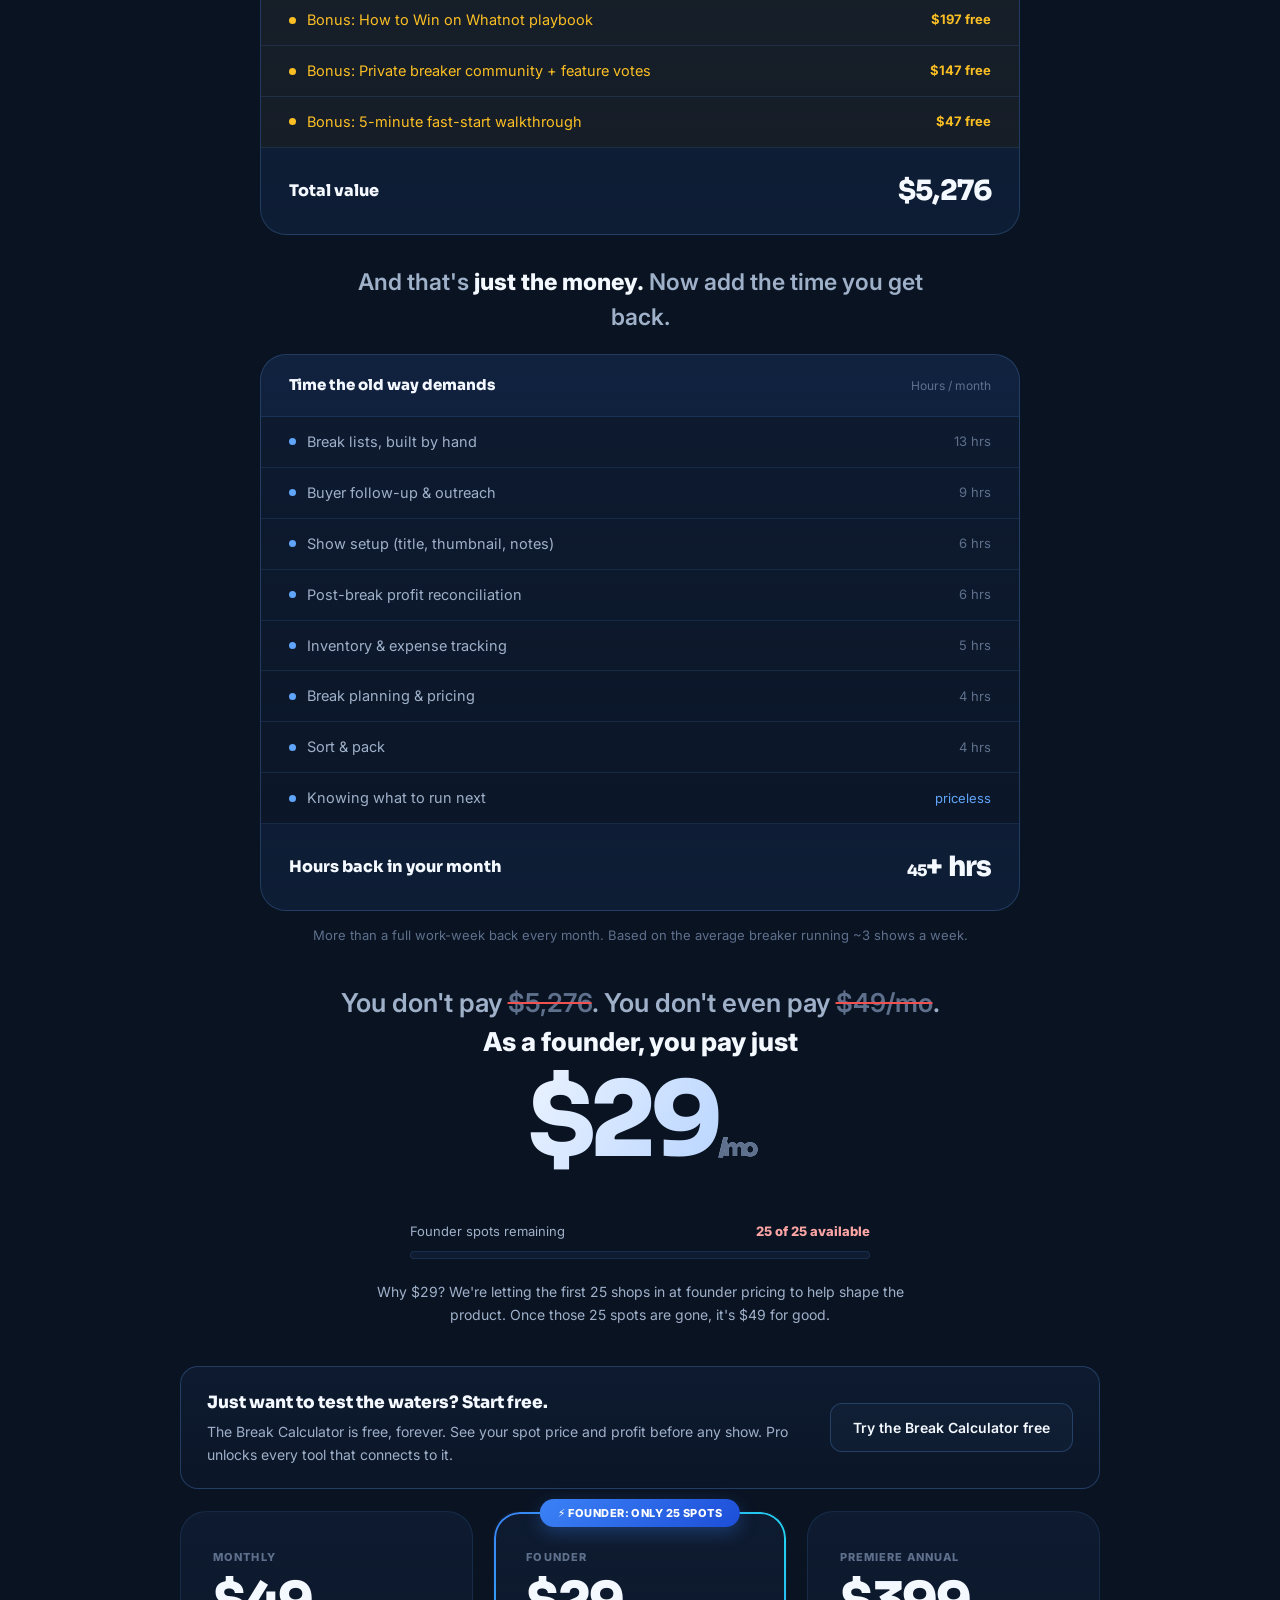
==== commit 6eadbcd8: "Serve site screenshots as WebP The ten product screenshots were PNG/JPG totalling ~1.9MB, with the h" ====
--- a/public/index.html
+++ b/public/index.html
@@ -20,7 +20,7 @@
   <link rel="canonical" href="https://breakertools.pro/" />
   <link rel="icon" href="/favicon.svg" type="image/svg+xml" />
   <meta name="theme-color" content="#060B17" />
-  <link rel="preload" as="image" href="/shot-dashboard.jpg" fetchpriority="high" />
+  <link rel="preload" as="image" href="/shot-dashboard.webp" fetchpriority="high" />
   <link rel="preconnect" href="https://fonts.googleapis.com" />
   <link rel="preconnect" href="https://fonts.gstatic.com" crossorigin />
   <link href="https://fonts.googleapis.com/css2?family=Inter:wght@400;500;600;700;800;900&family=Sora:wght@600;700;800&display=swap" rel="stylesheet" />
@@ -433,7 +433,7 @@
       <div class="float-chip fc-2" aria-hidden="true"><span class="fc-ico" style="background:rgba(59,130,246,.14);color:var(--blue-lt)"><svg width="18" height="18" viewBox="0 0 18 18" fill="none"><circle cx="9" cy="9" r="7" stroke="currentColor" stroke-width="1.6"/><path d="M9 5v4l3 2" stroke="currentColor" stroke-width="1.6" stroke-linecap="round" stroke-linejoin="round"/></svg></span><span><span class="fc-val">10 hrs</span><span class="fc-lbl">Saved this set</span></span></div>
       <div class="frame">
         <div class="frame-inner">
-          <img src="shot-dashboard.jpg" alt="Breaker Tools Pro dashboard showing planned breaks, profit, and inventory on hand" loading="eager" width="1752" height="898" fetchpriority="high" />
+          <img src="shot-dashboard.webp" alt="Breaker Tools Pro dashboard showing planned breaks, profit, and inventory on hand" loading="eager" width="1752" height="898" fetchpriority="high" />
         </div>
       </div>
     </div>
@@ -484,7 +484,7 @@
     </div>
     <div class="reveal rd-2" style="margin-top:24px">
       <div class="frame"><div class="frame-inner">
-        <img src="shot-workflow.jpg" alt="Breaker Tools Pro My Breaks view showing the week of planned and scheduled breaks" loading="lazy" width="1752" height="898" decoding="async" />
+        <img src="shot-workflow.webp" alt="Breaker Tools Pro My Breaks view showing the week of planned and scheduled breaks" loading="lazy" width="1752" height="898" decoding="async" />
       </div></div>
     </div>
   </div>
@@ -537,7 +537,7 @@
       </div>
       <div class="feat-vis">
         <div class="float-chip fc-1" style="left:auto;right:-18px;top:-18px" aria-hidden="true"><span class="fc-ico" style="background:var(--green-bg);color:var(--green-lt)"><svg width="18" height="18" viewBox="0 0 18 18" fill="none"><path d="M9 2v14M5 5.5c0-1.4 1.8-2.5 4-2.5s4 1.1 4 2.5S11.2 8 9 8.5 5 9.6 5 11s1.8 2.5 4 2.5 4-1.1 4-2.5" stroke="currentColor" stroke-width="1.6" stroke-linecap="round"/></svg></span><span><span class="fc-val" style="color:var(--green-lt)" data-counter="1284" data-prefix="$">$0</span><span class="fc-lbl">Live profit</span></span></div>
-        <div class="frame"><div class="frame-inner"><img src="shot-scoreboard.jpg" alt="Breaker Tools Pro live OBS scoreboard overlay with the team board and spinner" loading="lazy" width="1920" height="984" decoding="async" /></div></div>
+        <div class="frame"><div class="frame-inner"><img src="shot-scoreboard.webp" alt="Breaker Tools Pro live OBS scoreboard overlay with the team board and spinner" loading="lazy" width="1920" height="984" decoding="async" /></div></div>
       </div>
     </div>
 
@@ -553,7 +553,7 @@
           <li><span class="check" aria-hidden="true"><svg width="11" height="11" viewBox="0 0 12 12" fill="none"><path d="M2.5 6l2.6 2.6L9.5 4" stroke="var(--green-lt)" stroke-width="1.8" stroke-linecap="round" stroke-linejoin="round"/></svg></span> Whatnot, TikTok &amp; eBay fee calculator built in</li>
         </ul>
       </div>
-      <div class="feat-vis"><div class="frame"><div class="frame-inner"><img src="shot-calculator.jpg" alt="Breaker Tools Pro Break Calculator with pricing tiers and platform fees" loading="lazy" width="1920" height="984" decoding="async" /></div></div></div>
+      <div class="feat-vis"><div class="frame"><div class="frame-inner"><img src="shot-calculator.webp" alt="Breaker Tools Pro Break Calculator with pricing tiers and platform fees" loading="lazy" width="1920" height="984" decoding="async" /></div></div></div>
     </div>
 
     <!-- Show Setup -->
@@ -568,7 +568,7 @@
           <li><span class="check" aria-hidden="true"><svg width="11" height="11" viewBox="0 0 12 12" fill="none"><path d="M2.5 6l2.6 2.6L9.5 4" stroke="var(--green-lt)" stroke-width="1.8" stroke-linecap="round" stroke-linejoin="round"/></svg></span> Multiple styles: Hype, Clean, Fire, Premium</li>
         </ul>
       </div>
-      <div class="feat-vis"><div class="frame"><div class="frame-inner"><img src="shot-show-setup.jpg" alt="Breaker Tools Pro Show Setup generating a Whatnot title, thumbnail, and notes" loading="lazy" width="1920" height="984" decoding="async" /></div></div></div>
+      <div class="feat-vis"><div class="frame"><div class="frame-inner"><img src="shot-show-setup.webp" alt="Breaker Tools Pro Show Setup generating a Whatnot title, thumbnail, and notes" loading="lazy" width="1920" height="984" decoding="async" /></div></div></div>
     </div>
 
     <!-- AI Assistant -->
@@ -583,7 +583,7 @@
           <li><span class="check" aria-hidden="true"><svg width="11" height="11" viewBox="0 0 12 12" fill="none"><path d="M2.5 6l2.6 2.6L9.5 4" stroke="var(--green-lt)" stroke-width="1.8" stroke-linecap="round" stroke-linejoin="round"/></svg></span> Pricing reads, show-note drafts, loss diagnostics</li>
         </ul>
       </div>
-      <div class="feat-vis"><div class="frame"><div class="frame-inner"><img src="shot-ai.jpg" alt="Breaker Tools Pro AI Breaking Coach answering questions about your breaks" loading="lazy" width="1920" height="984" decoding="async" /></div></div></div>
+      <div class="feat-vis"><div class="frame"><div class="frame-inner"><img src="shot-ai.webp" alt="Breaker Tools Pro AI Breaking Coach answering questions about your breaks" loading="lazy" width="1920" height="984" decoding="async" /></div></div></div>
     </div>
 
     <!-- Break Lists -->
@@ -613,7 +613,7 @@
           <li><span class="check" aria-hidden="true"><svg width="11" height="11" viewBox="0 0 12 12" fill="none"><path d="M2.5 6l2.6 2.6L9.5 4" stroke="var(--green-lt)" stroke-width="1.8" stroke-linecap="round" stroke-linejoin="round"/></svg></span> Dormant-buyer winback with copy-ready tags</li>
         </ul>
       </div>
-      <div class="feat-vis"><div class="frame"><div class="frame-inner"><img src="shot-analytics.jpg" alt="Breaker Tools Pro Analytics showing profit by break, revenue goal, and buyer insights" loading="lazy" width="1752" height="898" decoding="async" /></div></div></div>
+      <div class="feat-vis"><div class="frame"><div class="frame-inner"><img src="shot-analytics.webp" alt="Breaker Tools Pro Analytics showing profit by break, revenue goal, and buyer insights" loading="lazy" width="1752" height="898" decoding="async" /></div></div></div>
     </div>
 
 
@@ -629,7 +629,7 @@
           <li><span class="check" aria-hidden="true"><svg width="11" height="11" viewBox="0 0 12 12" fill="none"><path d="M2.5 6l2.6 2.6L9.5 4" stroke="var(--green-lt)" stroke-width="1.8" stroke-linecap="round" stroke-linejoin="round"/></svg></span> Bulk select and clean up in seconds</li>
         </ul>
       </div>
-      <div class="feat-vis"><div class="frame"><div class="frame-inner"><img src="shot-mybreaks.jpg" alt="Breaker Tools Pro My Breaks weekly calendar with readiness badges" loading="lazy" width="1752" height="898" decoding="async" /></div></div></div>
+      <div class="feat-vis"><div class="frame"><div class="frame-inner"><img src="shot-mybreaks.webp" alt="Breaker Tools Pro My Breaks weekly calendar with readiness badges" loading="lazy" width="1752" height="898" decoding="async" /></div></div></div>
     </div>
 
     <!-- Inventory &amp; Expenses -->
@@ -644,7 +644,7 @@
           <li><span class="check" aria-hidden="true"><svg width="11" height="11" viewBox="0 0 12 12" fill="none"><path d="M2.5 6l2.6 2.6L9.5 4" stroke="var(--green-lt)" stroke-width="1.8" stroke-linecap="round" stroke-linejoin="round"/></svg></span> CSV import with a universal column mapper</li>
         </ul>
       </div>
-      <div class="feat-vis"><div class="frame"><div class="frame-inner"><img src="shot-inventory.jpg" alt="Breaker Tools Pro Inventory with box costs, quantities, and scheduled reservations" loading="lazy" width="1752" height="898" decoding="async" /></div></div></div>
+      <div class="feat-vis"><div class="frame"><div class="frame-inner"><img src="shot-inventory.webp" alt="Breaker Tools Pro Inventory with box costs, quantities, and scheduled reservations" loading="lazy" width="1752" height="898" decoding="async" /></div></div></div>
     </div>
 
     <!-- Import Results -->
@@ -659,7 +659,7 @@
           <li><span class="check" aria-hidden="true"><svg width="11" height="11" viewBox="0 0 12 12" fill="none"><path d="M2.5 6l2.6 2.6L9.5 4" stroke="var(--green-lt)" stroke-width="1.8" stroke-linecap="round" stroke-linejoin="round"/></svg></span> Feeds analytics, heatmap &amp; year review</li>
         </ul>
       </div>
-      <div class="feat-vis"><div class="frame"><div class="frame-inner"><img src="shot-results.jpg" alt="Breaker Tools Pro Import Results profit report from a Whatnot sales CSV" loading="lazy" width="1752" height="898" decoding="async" /></div></div></div>
+      <div class="feat-vis"><div class="frame"><div class="frame-inner"><img src="shot-results.webp" alt="Breaker Tools Pro Import Results profit report from a Whatnot sales CSV" loading="lazy" width="1752" height="898" decoding="async" /></div></div></div>
     </div>
 
     <div class="center reveal" style="margin-top:56px">
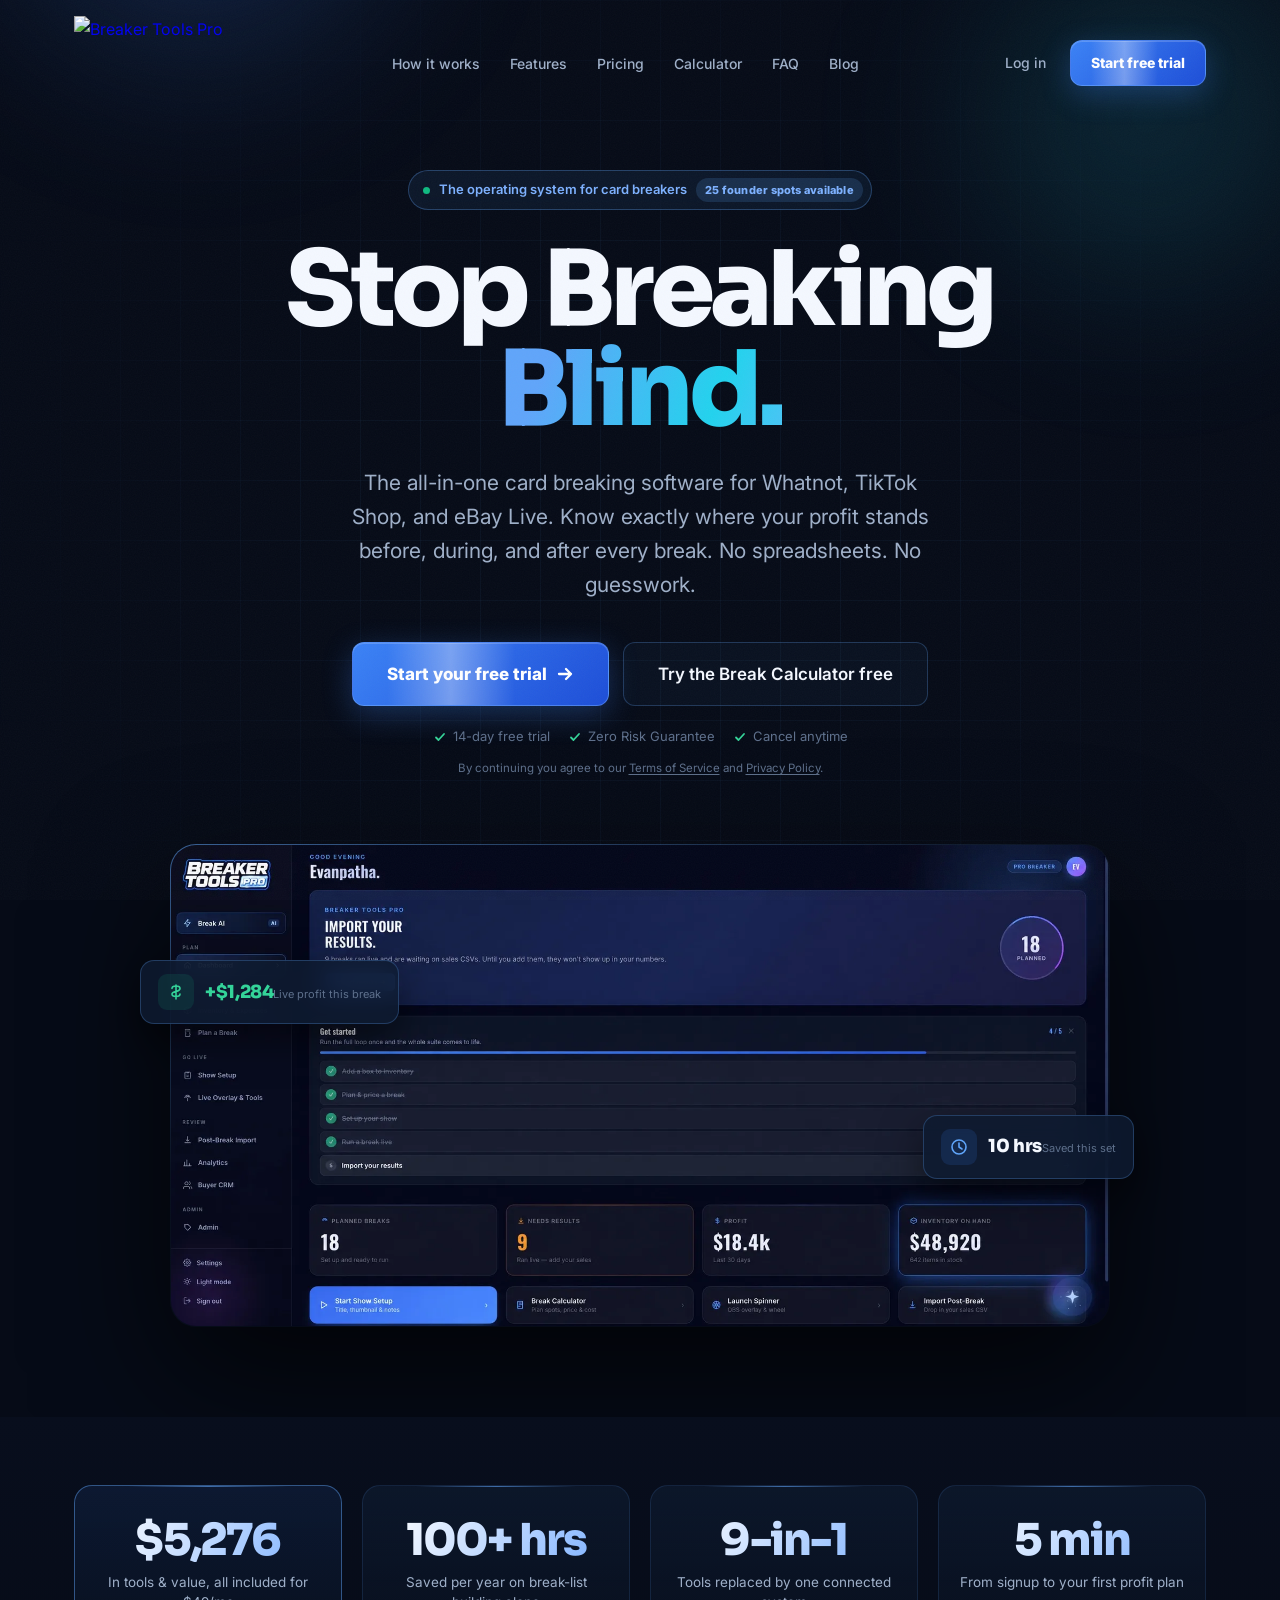
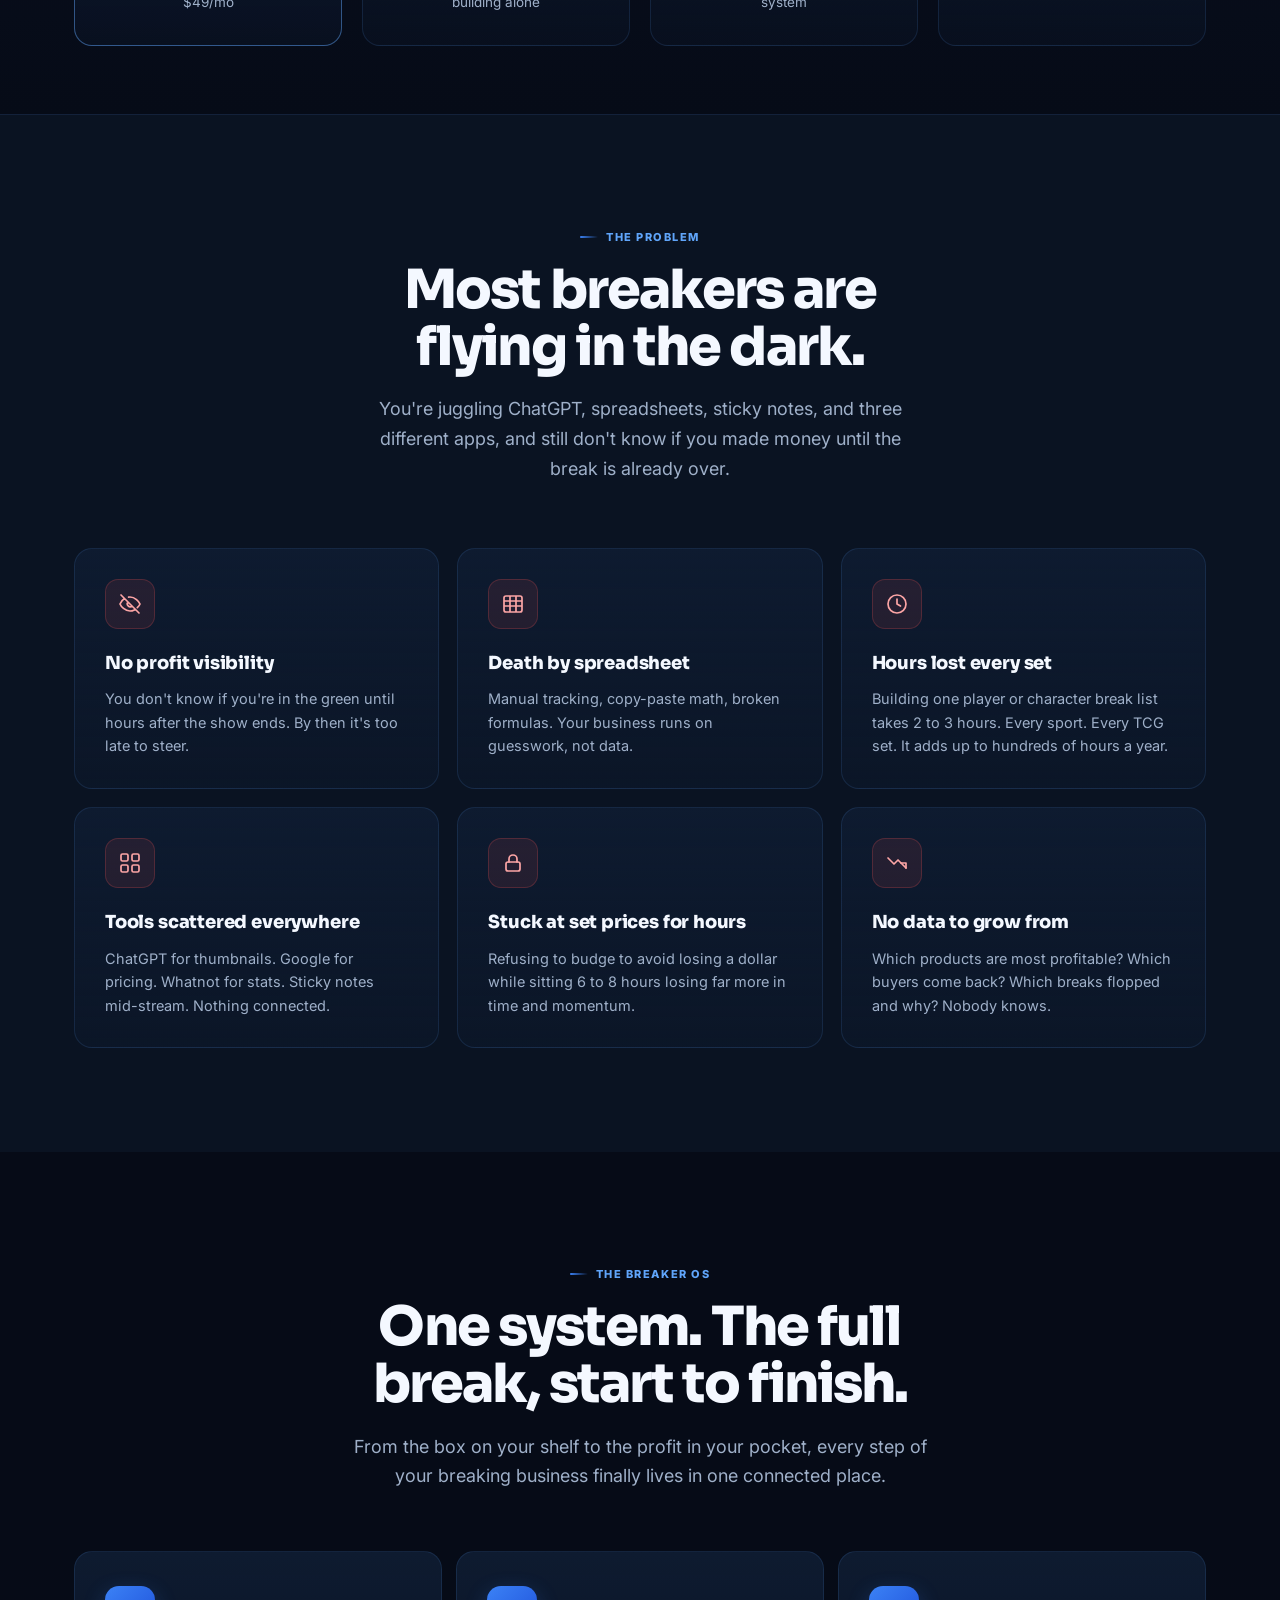
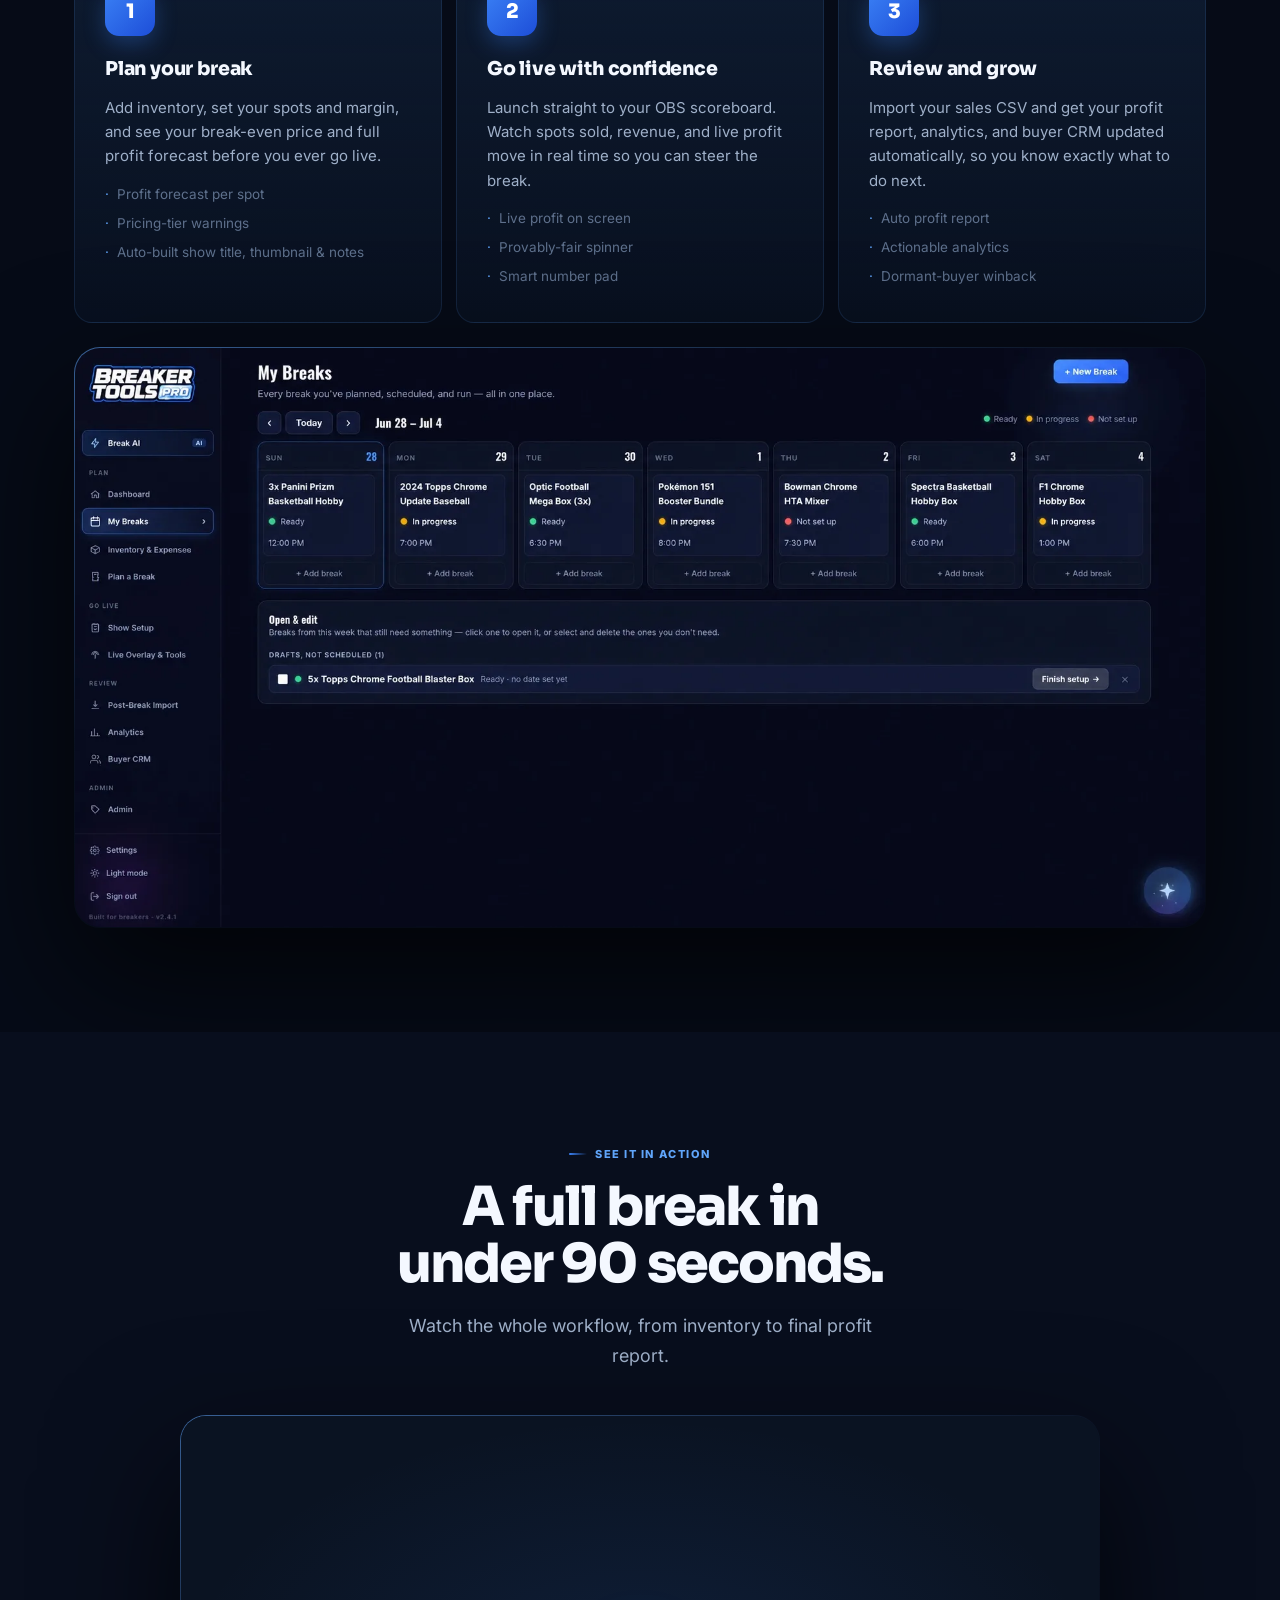
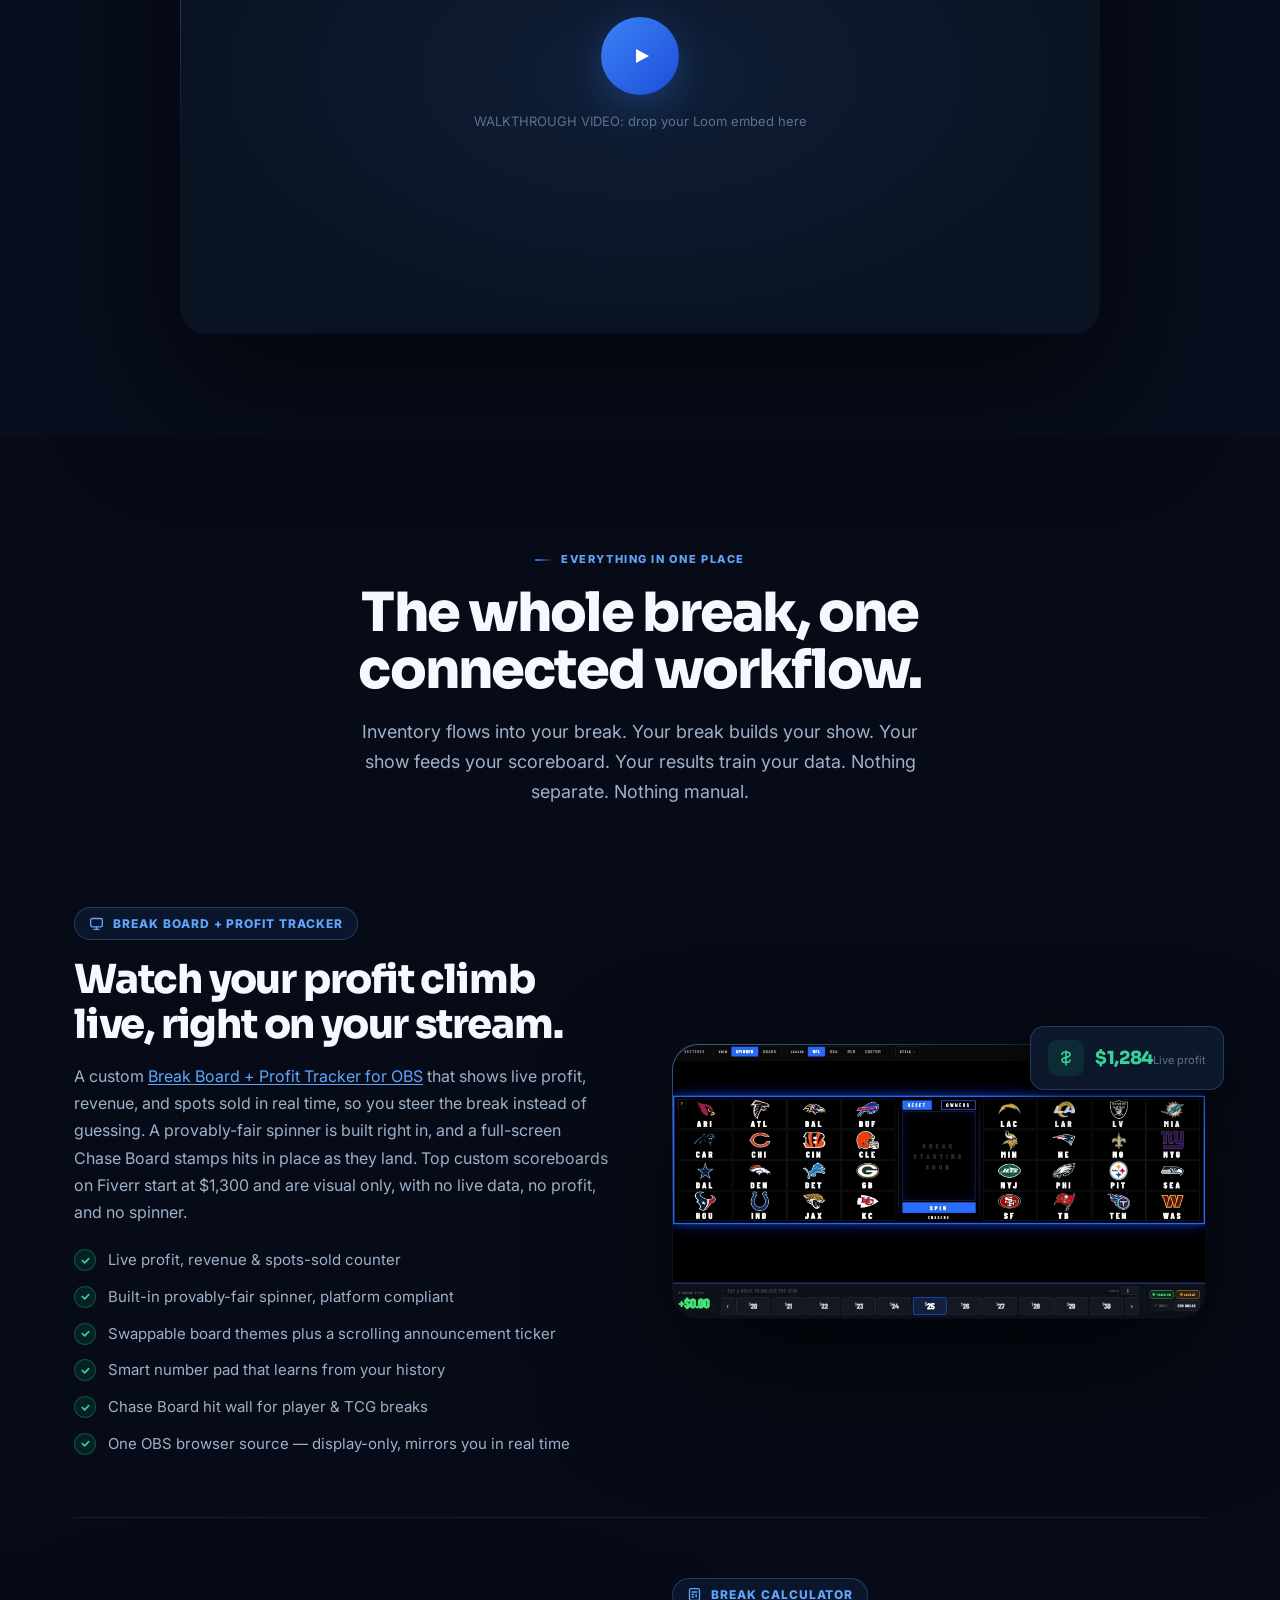
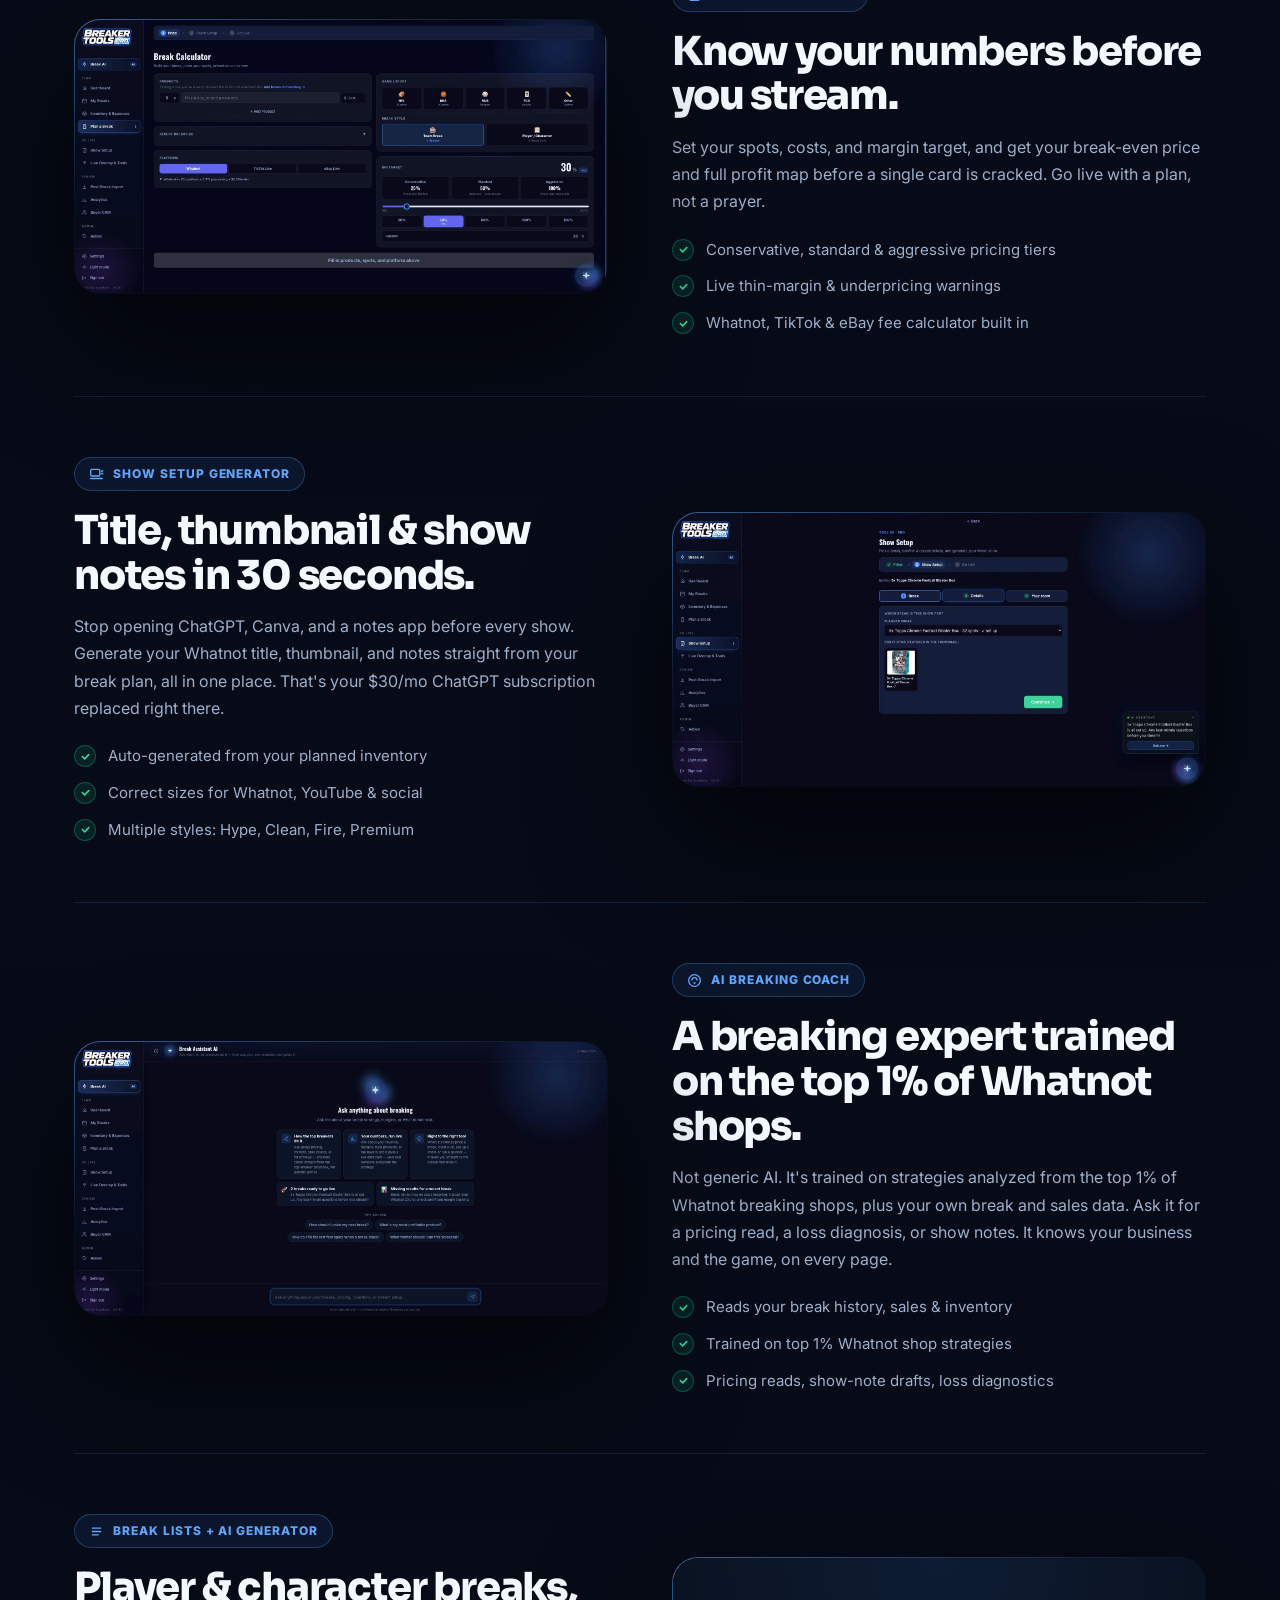
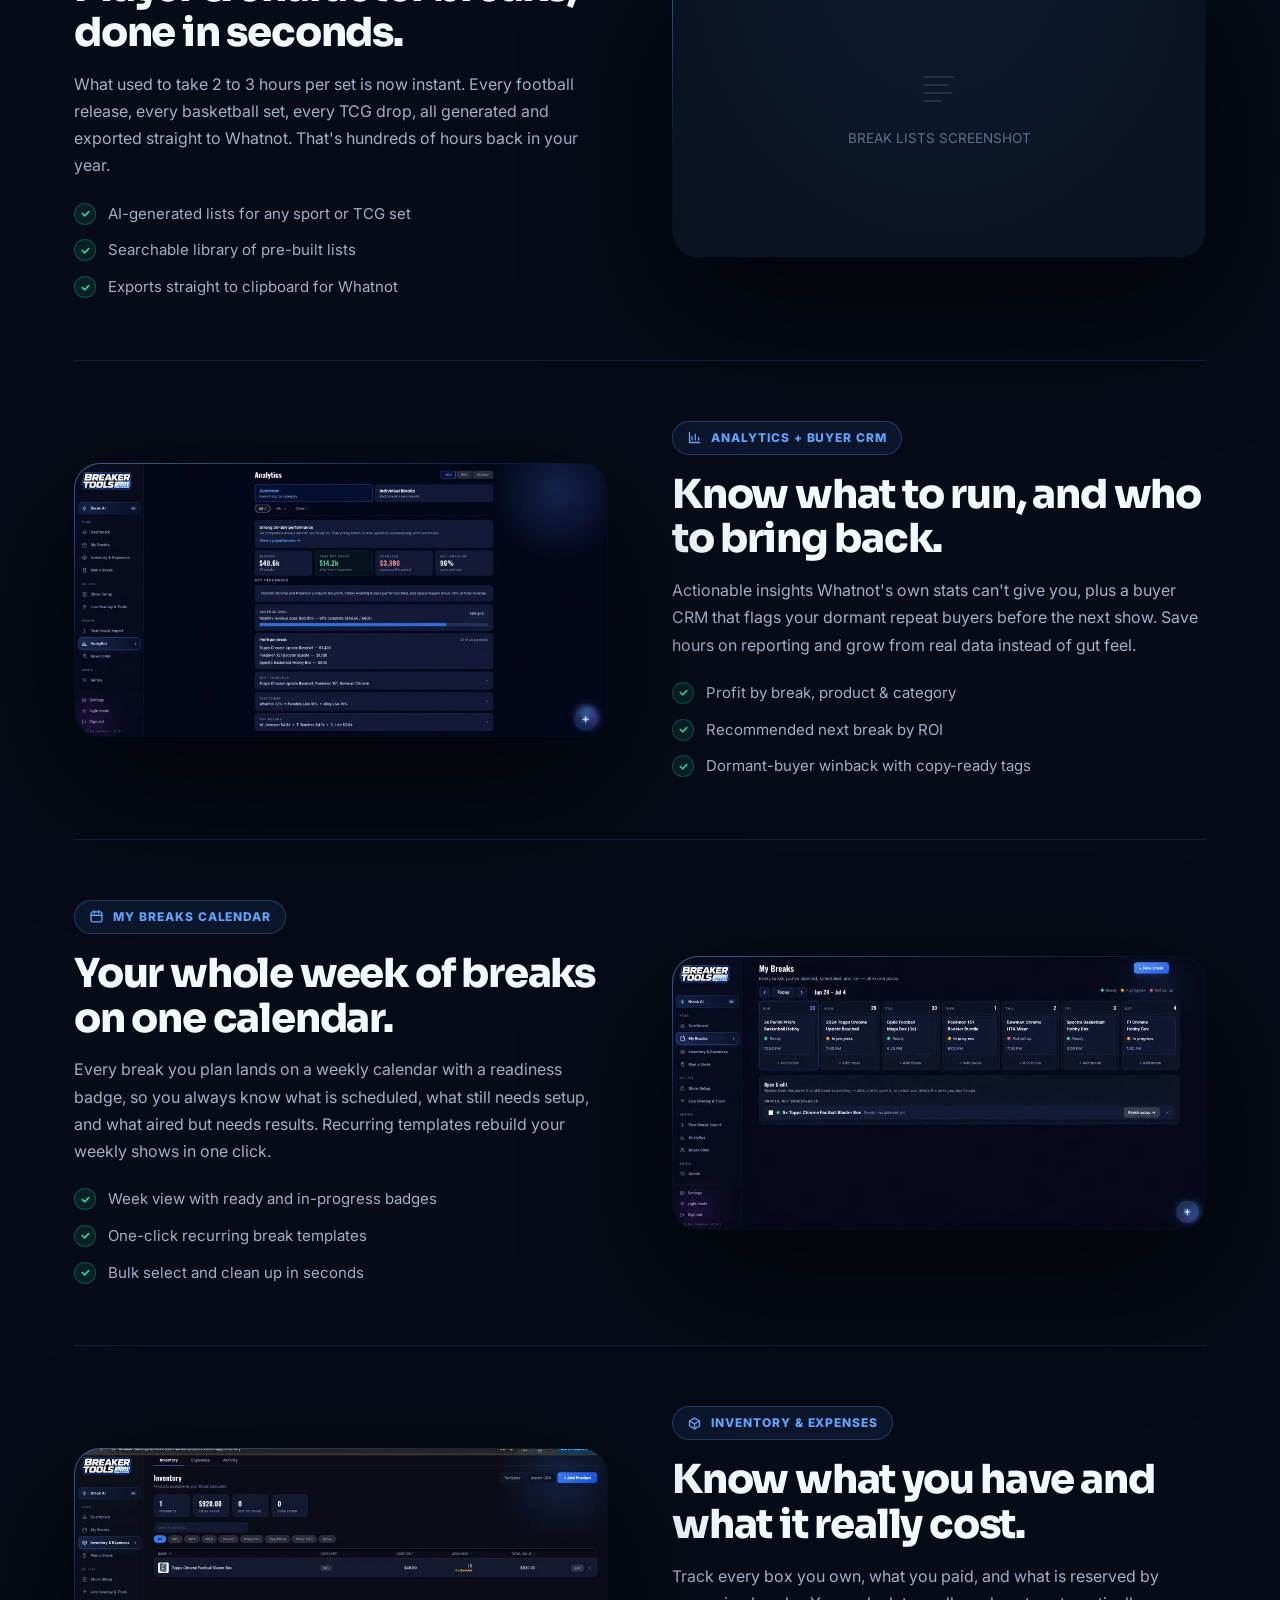
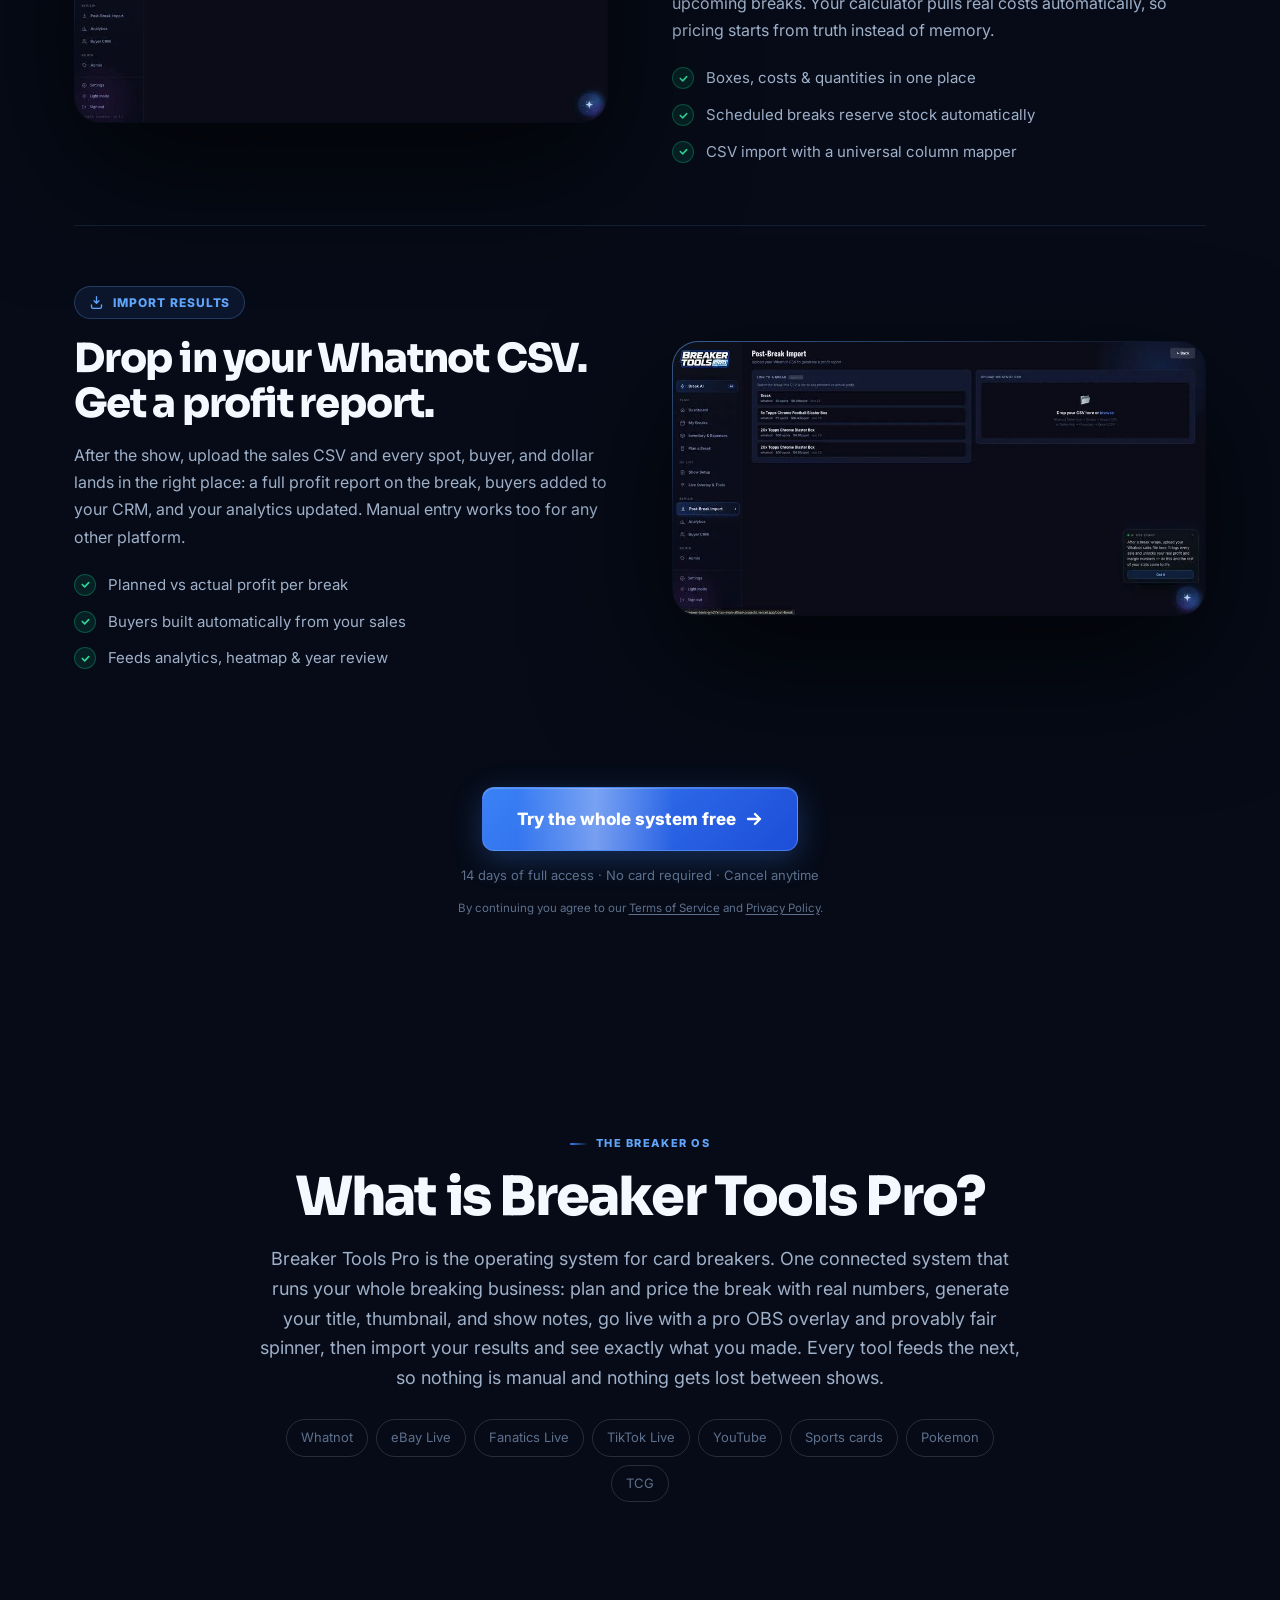
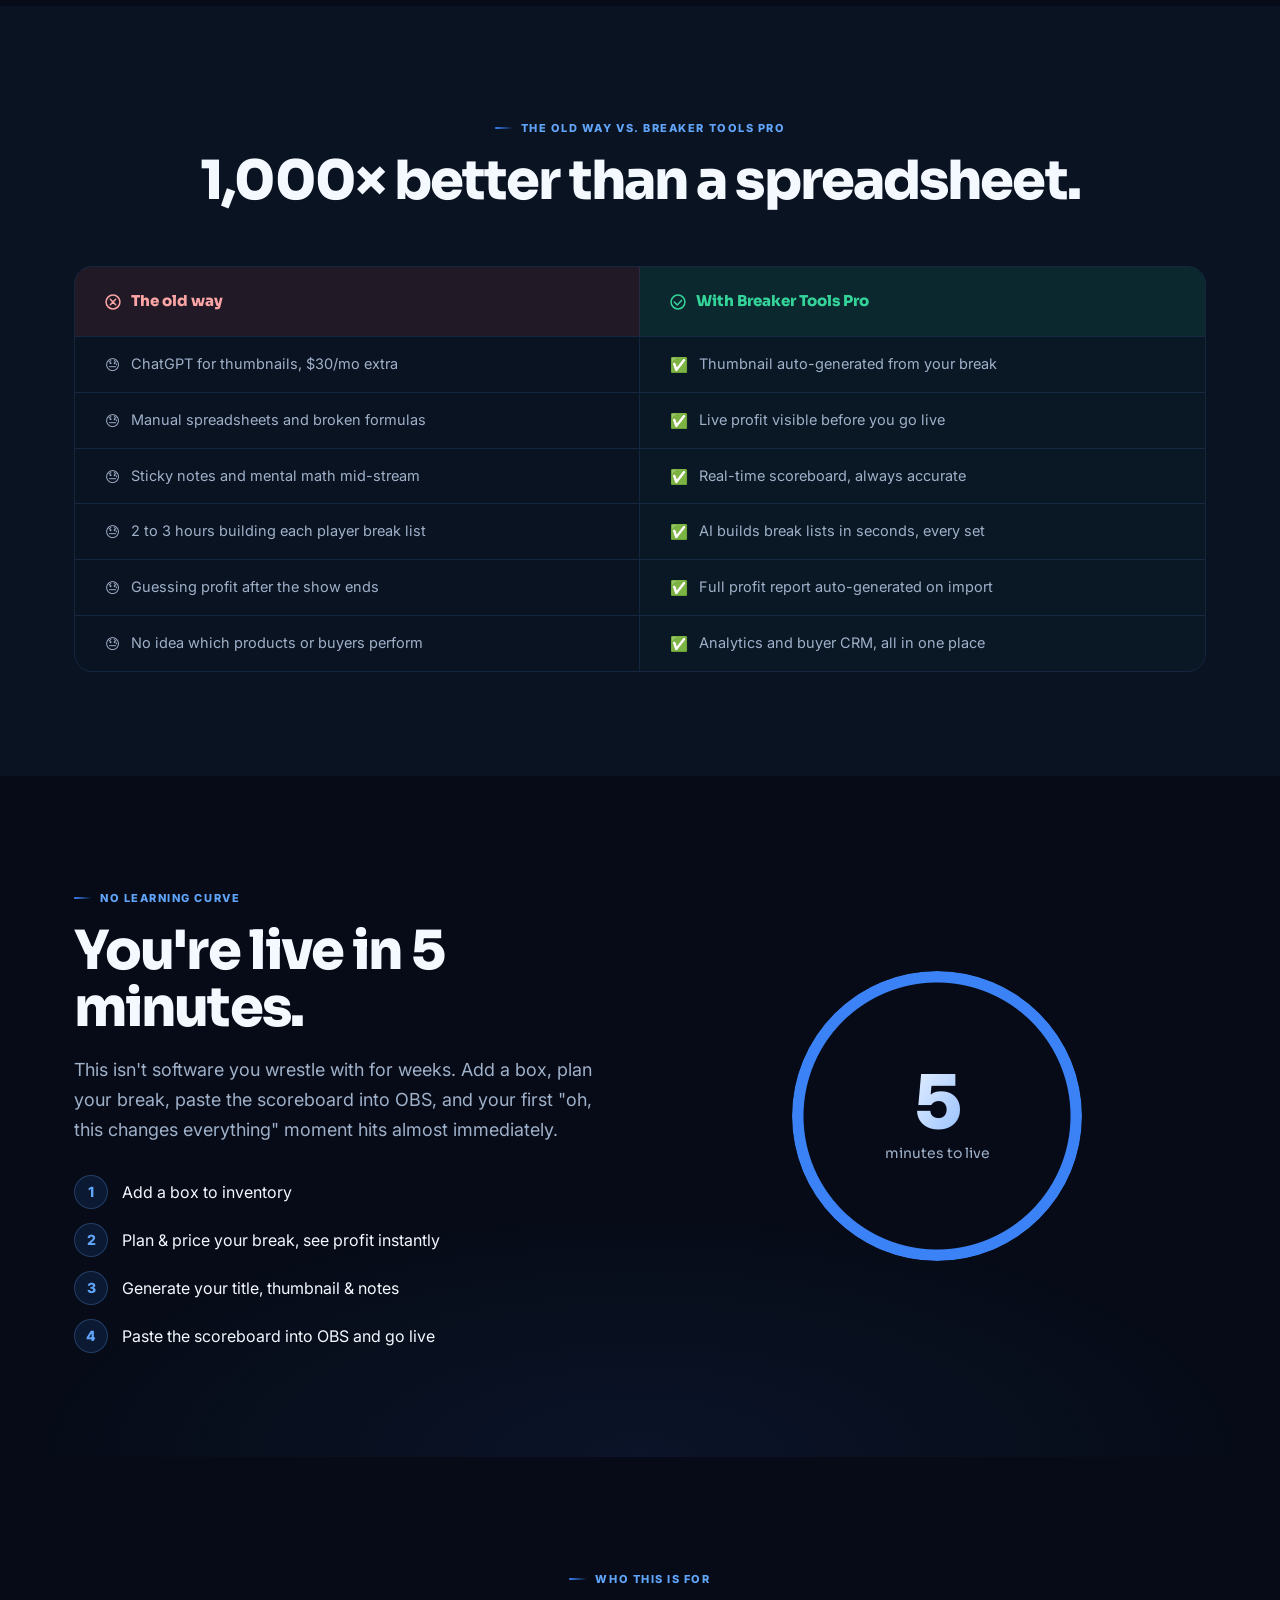
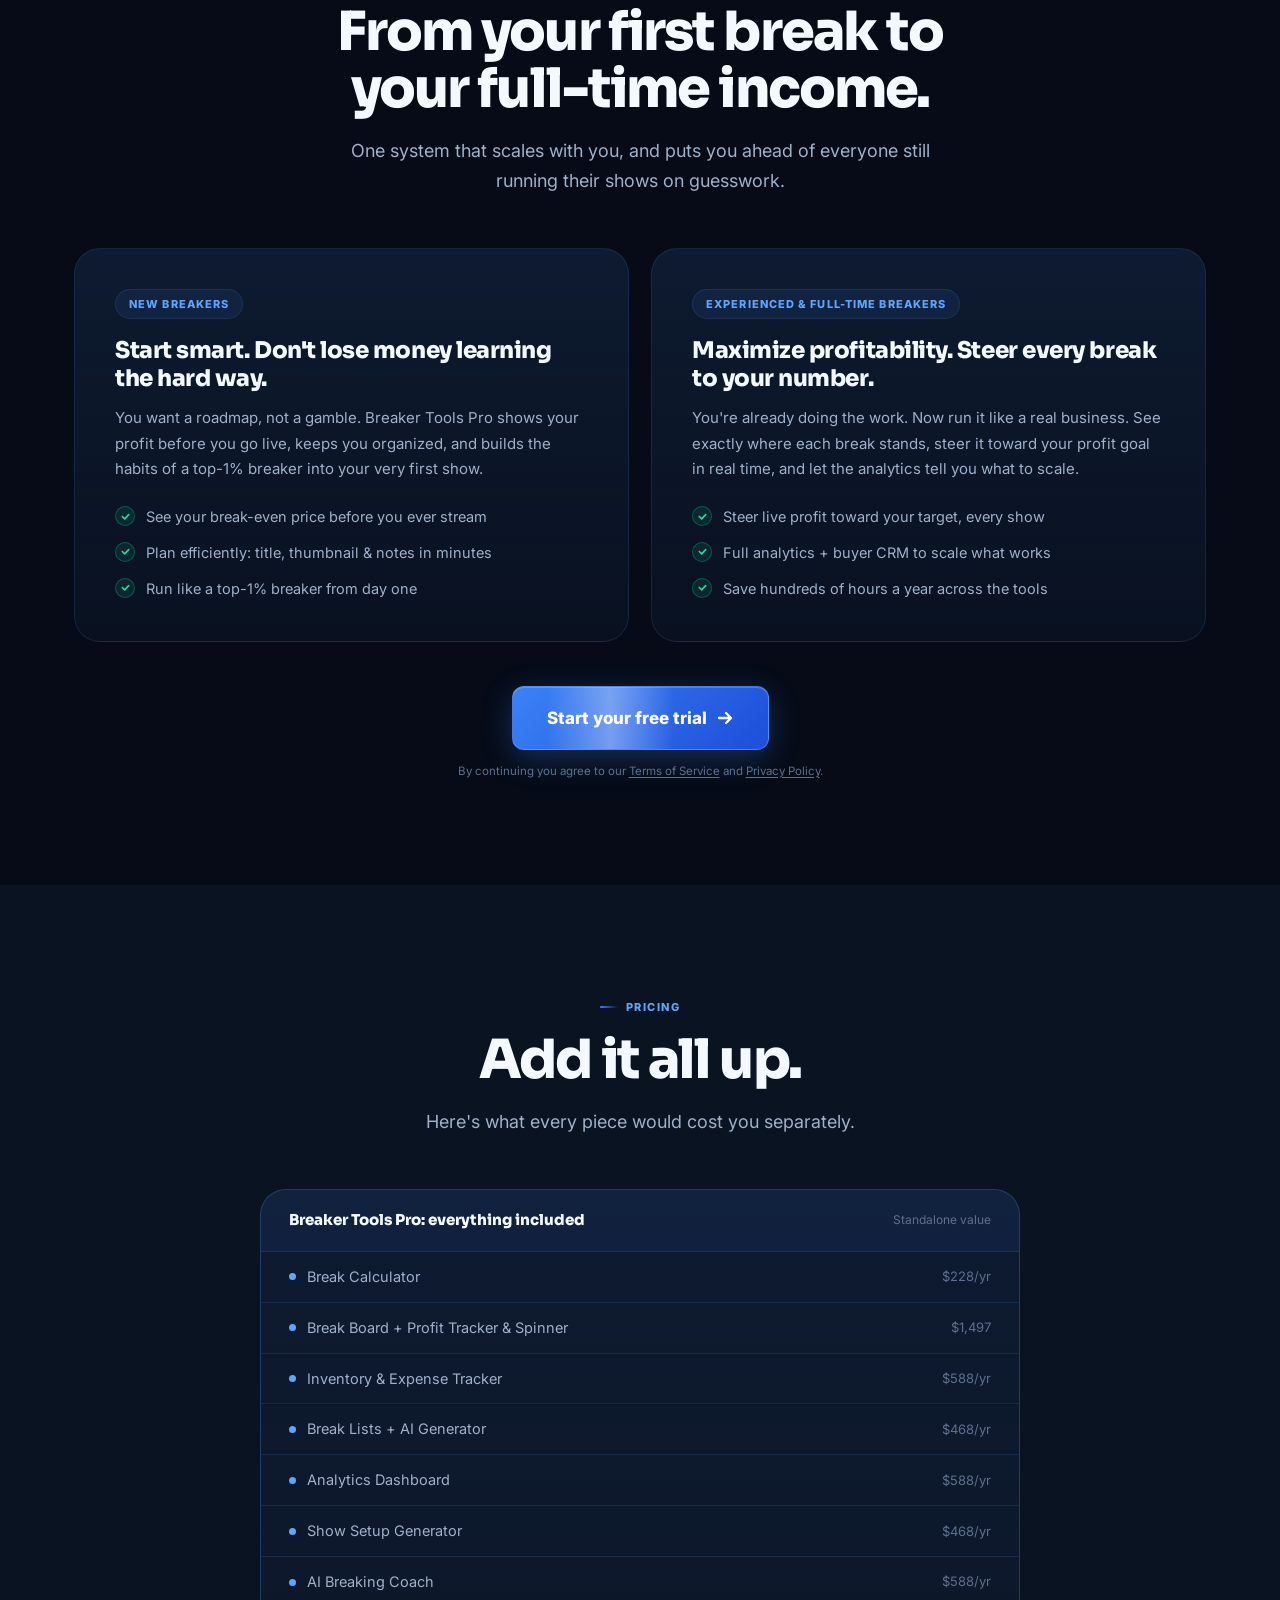
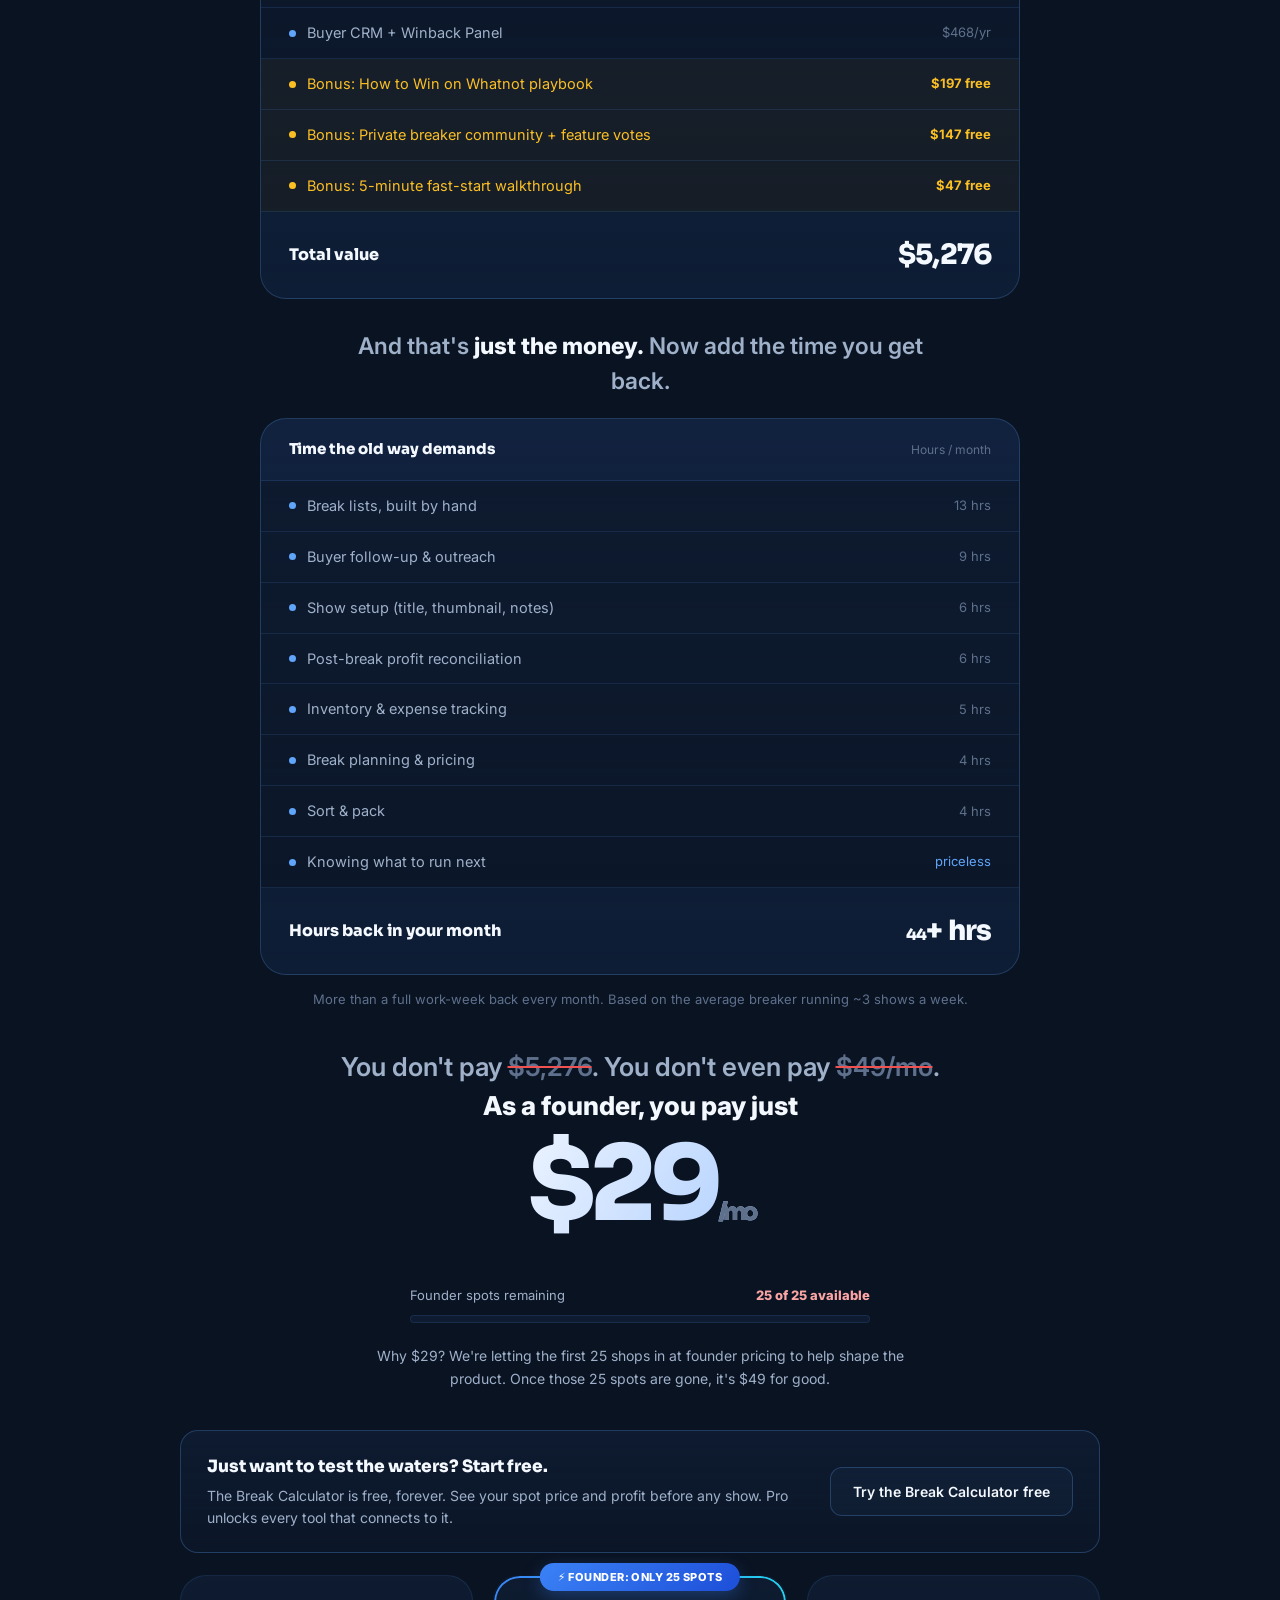
==== commit 8d3f4f2c: "Market the new app features: Chase Board, premium Break Board themes, realtime display-only OBS sour" ====
--- a/public/index.html
+++ b/public/index.html
@@ -37,7 +37,8 @@
     "description": "All-in-one card breaking software for sports card and TCG breakers on Whatnot, TikTok Shop, and eBay Live. Plan breaks with a fee-aware break calculator, track live profit on an OBS scoreboard while you stream, run a provably-fair spinner, generate AI break lists and show setups, and grow with analytics and a buyer CRM.",
     "featureList": [
       "Break calculator with Whatnot, TikTok Shop and eBay Live fees built in",
-      "Live OBS profit scoreboard and stream overlay",
+      "Live OBS profit scoreboard and stream overlay with switchable premium themes (Classic, Ice, Neon Signs)",
+      "Chase Board: full-screen on-stream hit wall for player, character and TCG breaks",
       "Provably-fair random spinner with per-platform compliance",
       "AI-generated player and character break lists",
       "Show Setup generator: titles, thumbnails and notes",
@@ -526,13 +527,14 @@
       <div class="feat-txt">
         <span class="feat-tag"><svg viewBox="0 0 18 18" fill="none"><rect x="2" y="3" width="14" height="10" rx="2" stroke="currentColor" stroke-width="1.6"/><path d="M6 16h6M9 13v3" stroke="currentColor" stroke-width="1.6" stroke-linecap="round"/></svg> Break Board + Profit Tracker</span>
         <h2>Watch your profit climb live, right on your stream.</h2>
-        <p>A custom <a href="/obs-scoreboard" style="color:var(--blue-lt);text-decoration:underline;text-underline-offset:2px">Break Board + Profit Tracker for OBS</a> that shows live profit, revenue, and spots sold in real time, so you steer the break instead of guessing. A provably-fair spinner is built right in. Top custom scoreboards on Fiverr start at $1,300 and are visual only, with no live data, no profit, and no spinner.</p>
+        <p>A custom <a href="/obs-scoreboard" style="color:var(--blue-lt);text-decoration:underline;text-underline-offset:2px">Break Board + Profit Tracker for OBS</a> that shows live profit, revenue, and spots sold in real time, so you steer the break instead of guessing. A provably-fair spinner is built right in, and a full-screen Chase Board stamps hits in place as they land. Top custom scoreboards on Fiverr start at $1,300 and are visual only, with no live data, no profit, and no spinner.</p>
         <ul class="feat-pts">
           <li><span class="check" aria-hidden="true"><svg width="11" height="11" viewBox="0 0 12 12" fill="none"><path d="M2.5 6l2.6 2.6L9.5 4" stroke="var(--green-lt)" stroke-width="1.8" stroke-linecap="round" stroke-linejoin="round"/></svg></span> Live profit, revenue &amp; spots-sold counter</li>
           <li><span class="check" aria-hidden="true"><svg width="11" height="11" viewBox="0 0 12 12" fill="none"><path d="M2.5 6l2.6 2.6L9.5 4" stroke="var(--green-lt)" stroke-width="1.8" stroke-linecap="round" stroke-linejoin="round"/></svg></span> Built-in provably-fair spinner, platform compliant</li>
           <li><span class="check" aria-hidden="true"><svg width="11" height="11" viewBox="0 0 12 12" fill="none"><path d="M2.5 6l2.6 2.6L9.5 4" stroke="var(--green-lt)" stroke-width="1.8" stroke-linecap="round" stroke-linejoin="round"/></svg></span> Swappable board themes plus a scrolling announcement ticker</li>
           <li><span class="check" aria-hidden="true"><svg width="11" height="11" viewBox="0 0 12 12" fill="none"><path d="M2.5 6l2.6 2.6L9.5 4" stroke="var(--green-lt)" stroke-width="1.8" stroke-linecap="round" stroke-linejoin="round"/></svg></span> Smart number pad that learns from your history</li>
-          <li><span class="check" aria-hidden="true"><svg width="11" height="11" viewBox="0 0 12 12" fill="none"><path d="M2.5 6l2.6 2.6L9.5 4" stroke="var(--green-lt)" stroke-width="1.8" stroke-linecap="round" stroke-linejoin="round"/></svg></span> One file. Paste into OBS and you're live</li>
+          <li><span class="check" aria-hidden="true"><svg width="11" height="11" viewBox="0 0 12 12" fill="none"><path d="M2.5 6l2.6 2.6L9.5 4" stroke="var(--green-lt)" stroke-width="1.8" stroke-linecap="round" stroke-linejoin="round"/></svg></span> Chase Board hit wall for player &amp; TCG breaks</li>
+          <li><span class="check" aria-hidden="true"><svg width="11" height="11" viewBox="0 0 12 12" fill="none"><path d="M2.5 6l2.6 2.6L9.5 4" stroke="var(--green-lt)" stroke-width="1.8" stroke-linecap="round" stroke-linejoin="round"/></svg></span> One OBS browser source — display-only, mirrors you in real time</li>
         </ul>
       </div>
       <div class="feat-vis">
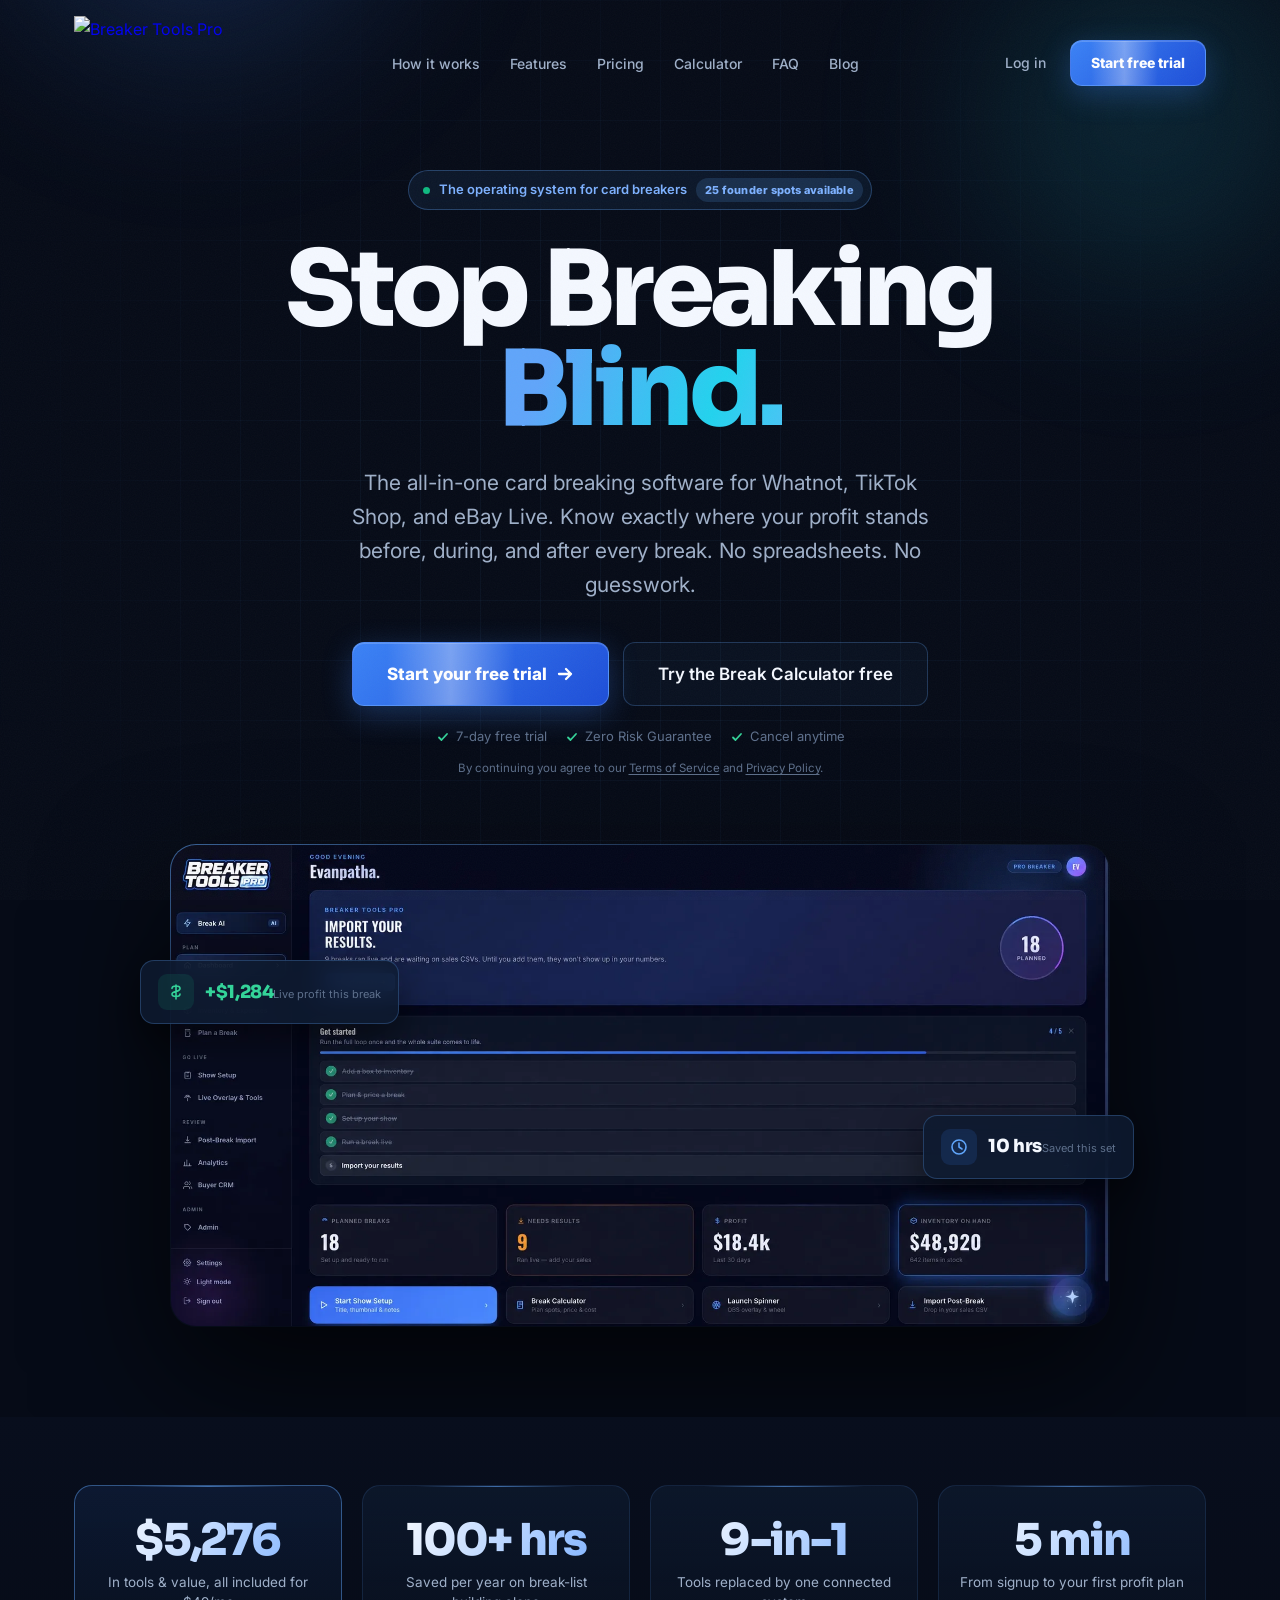
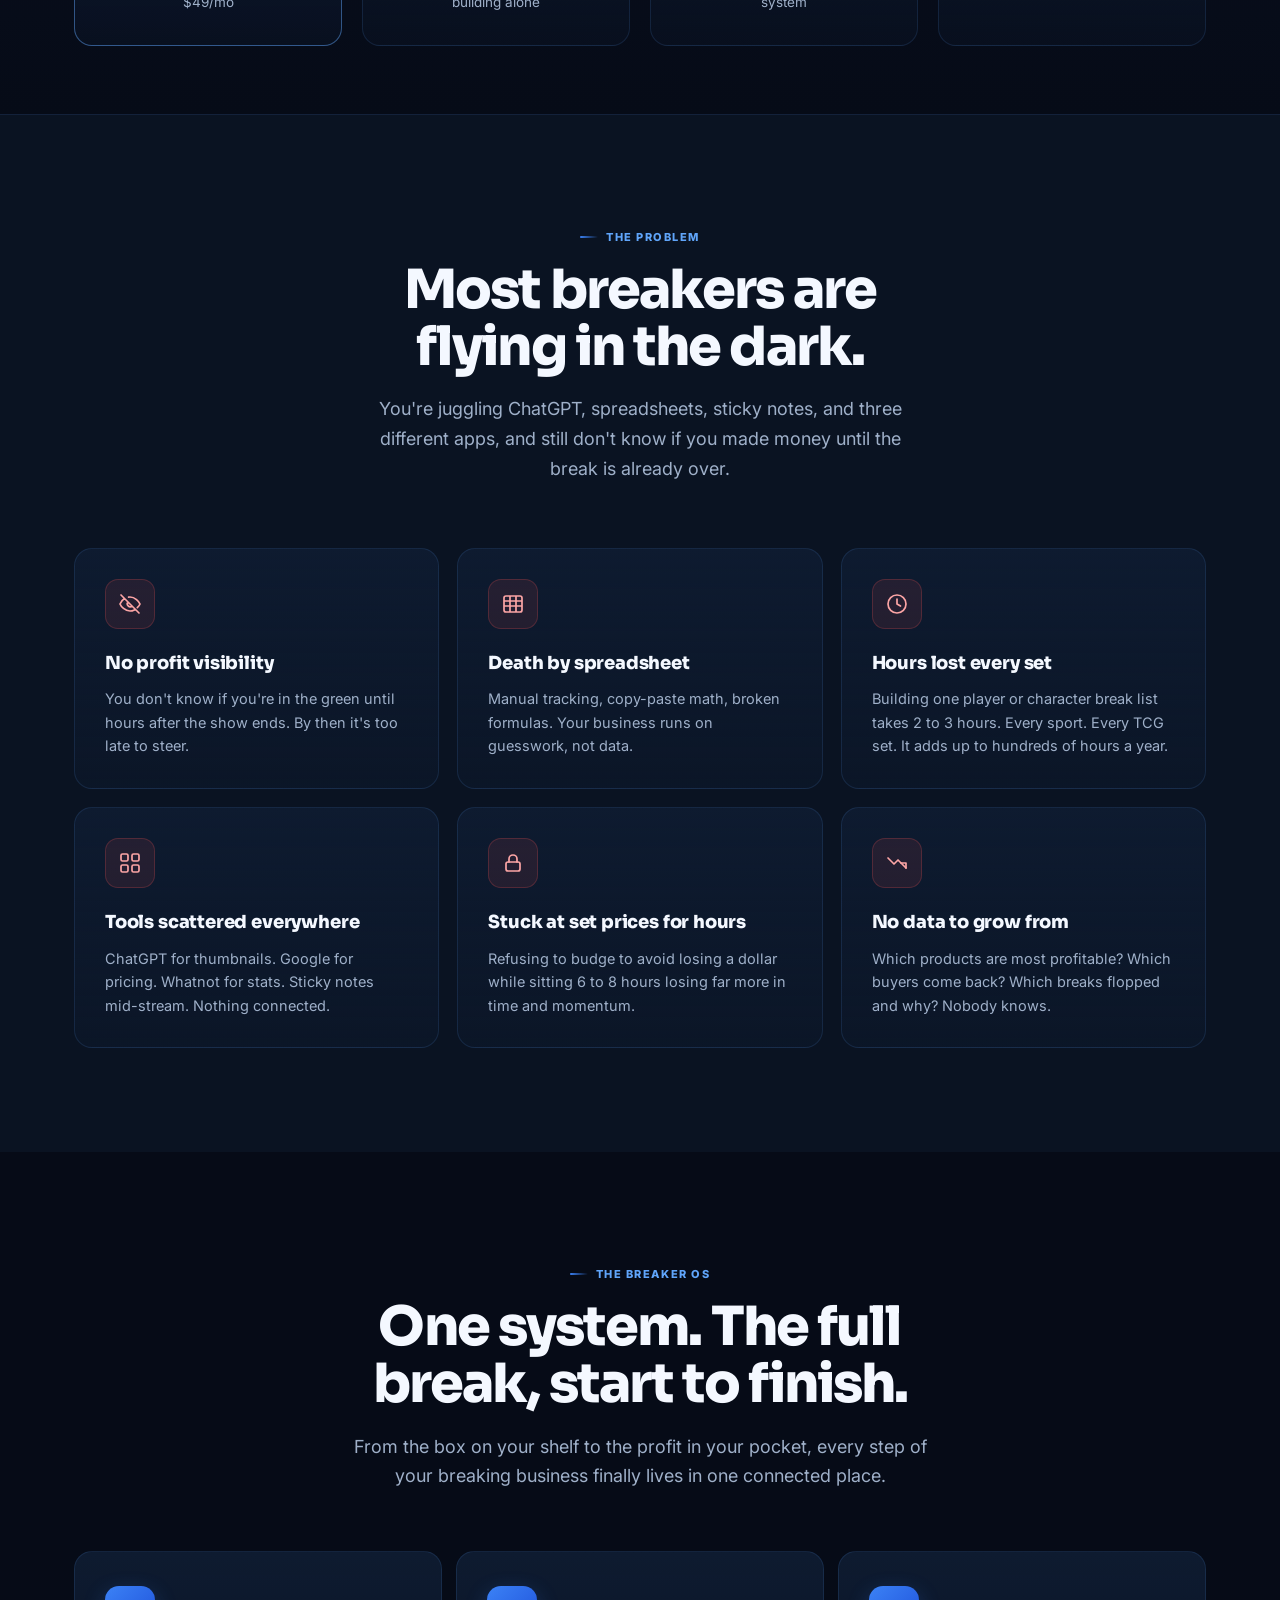
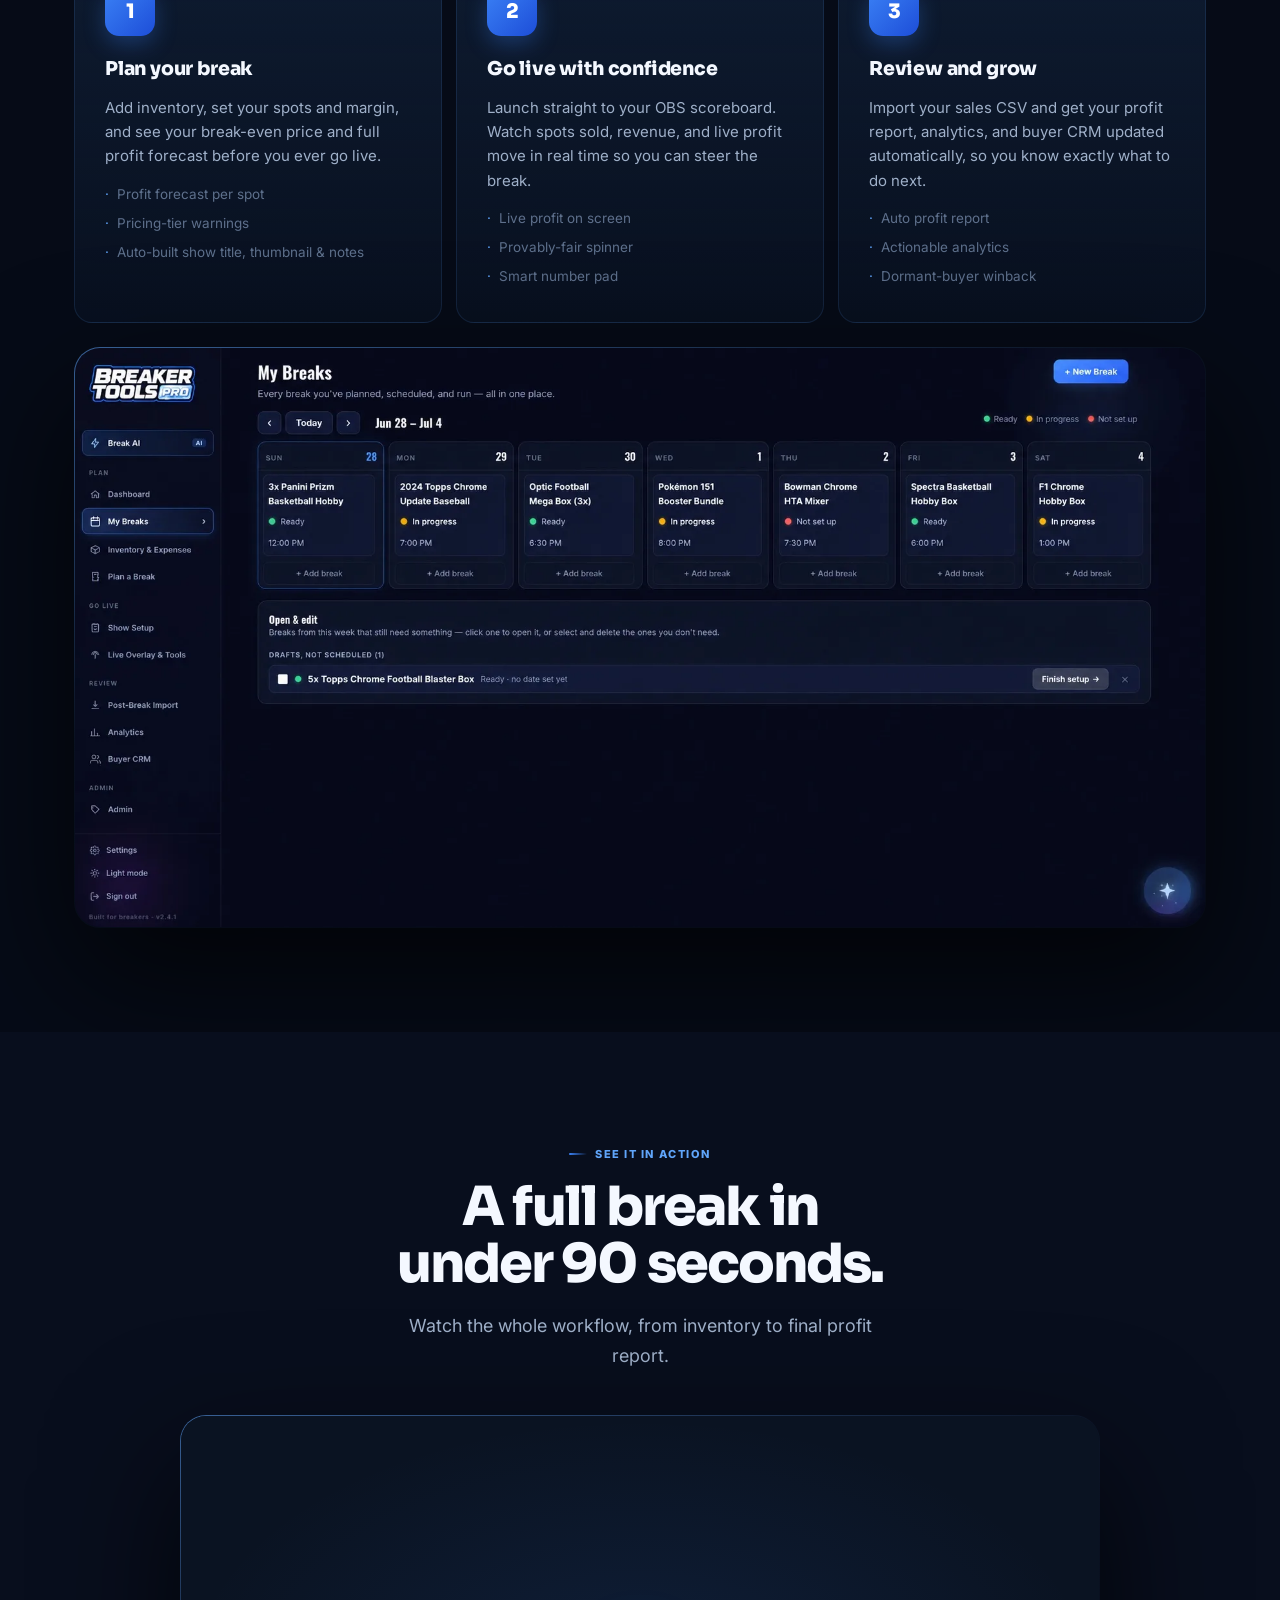
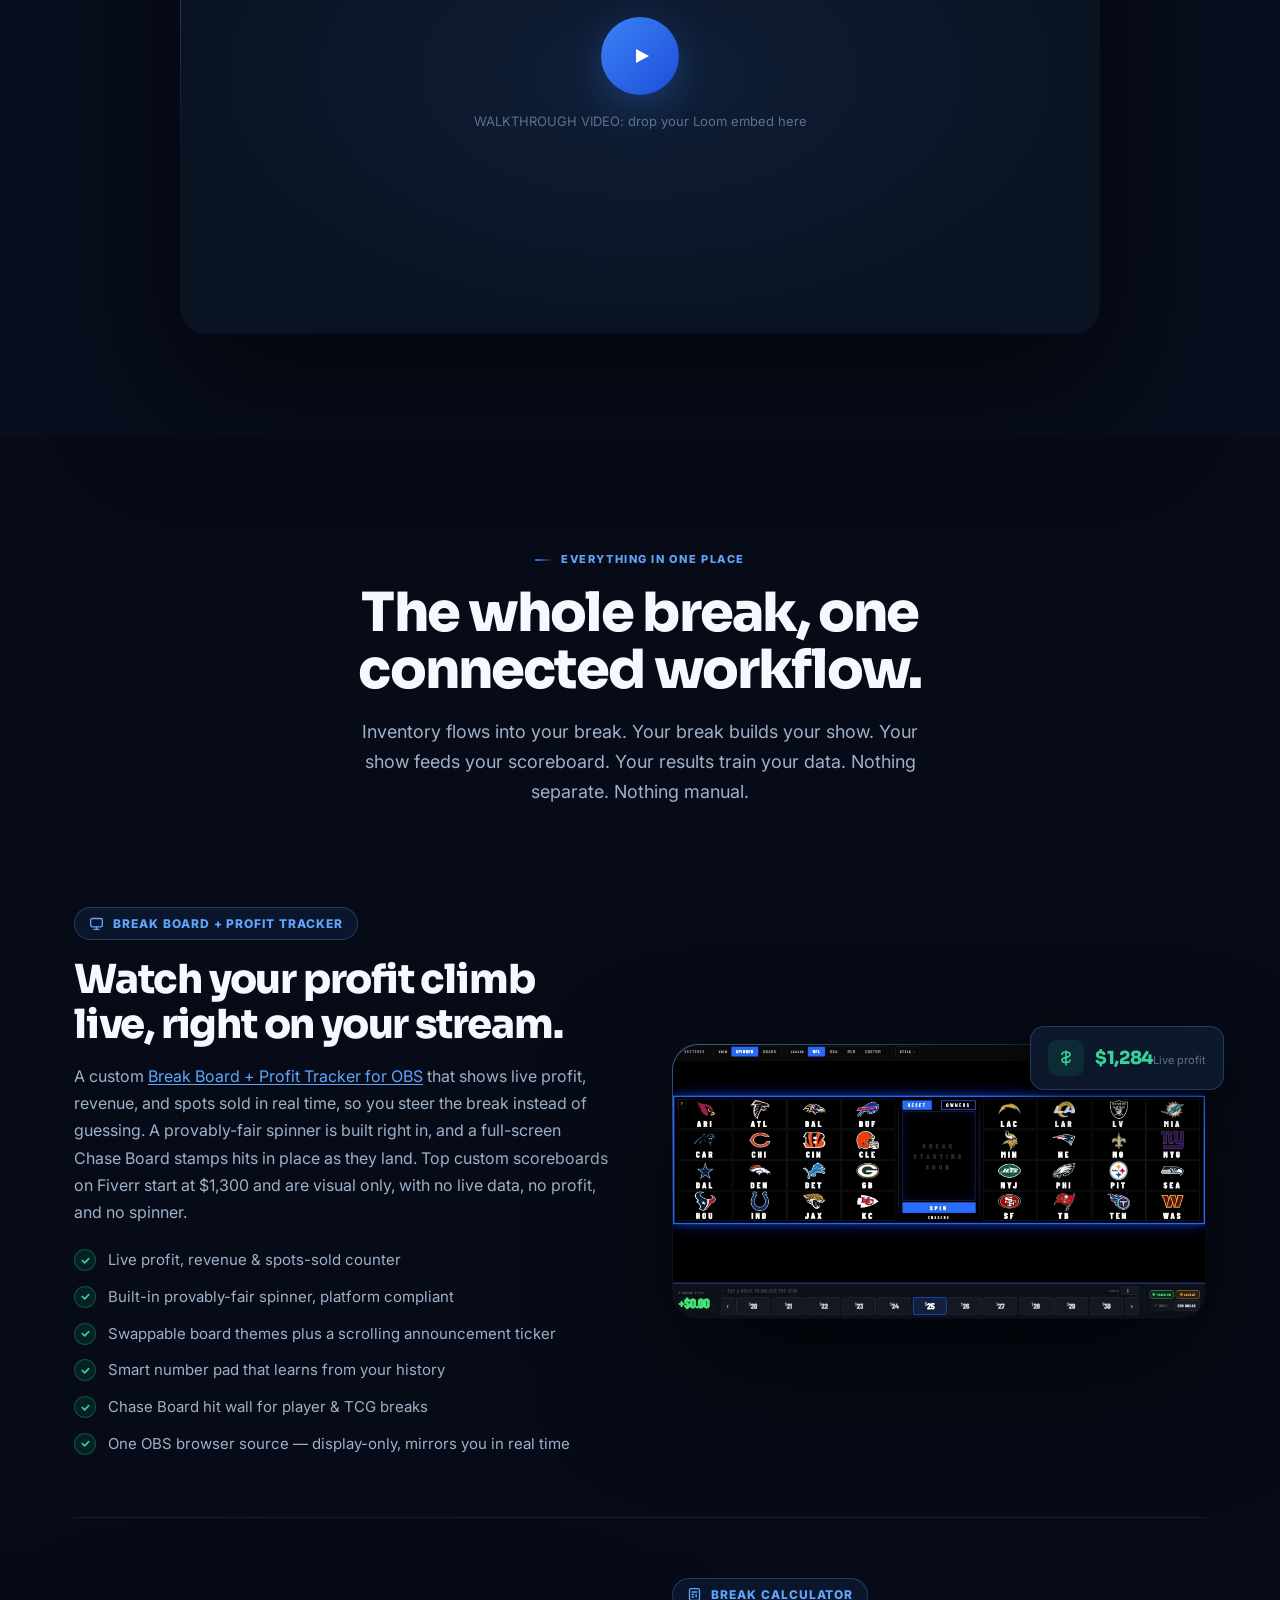
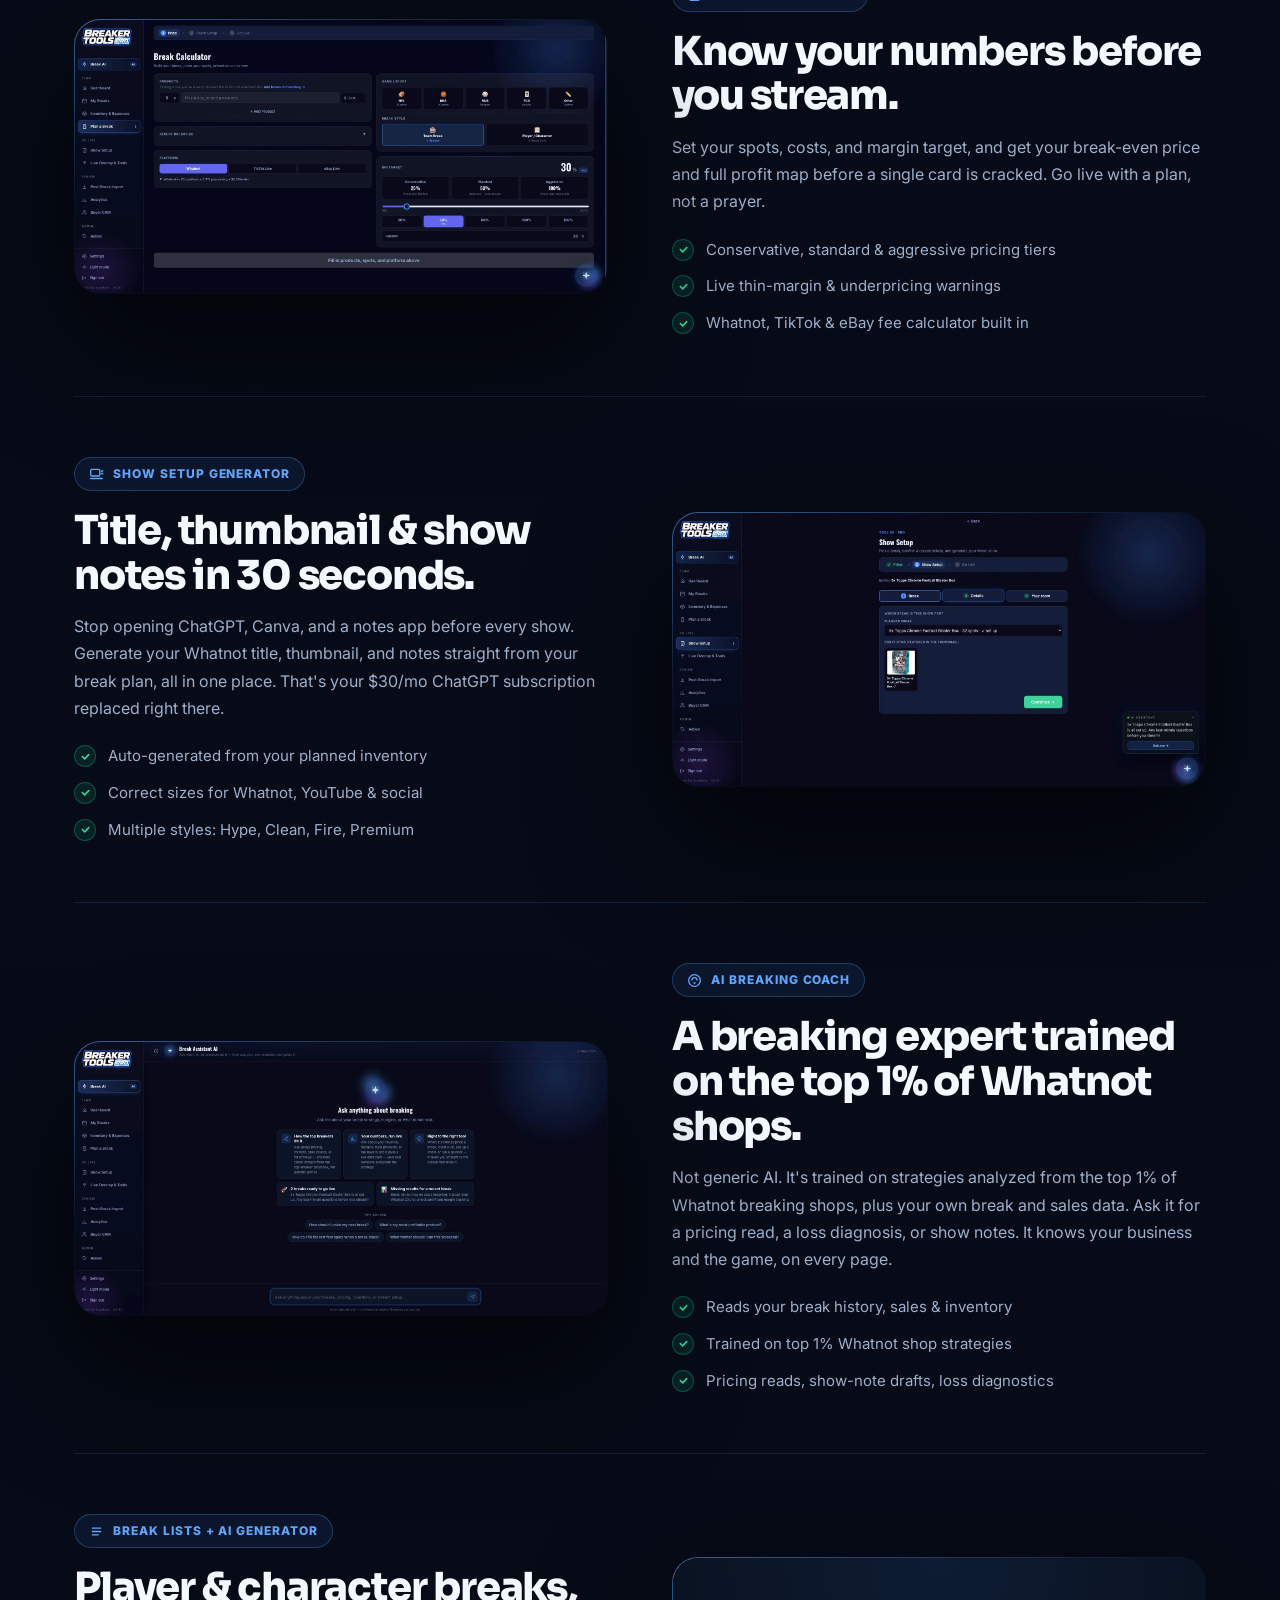
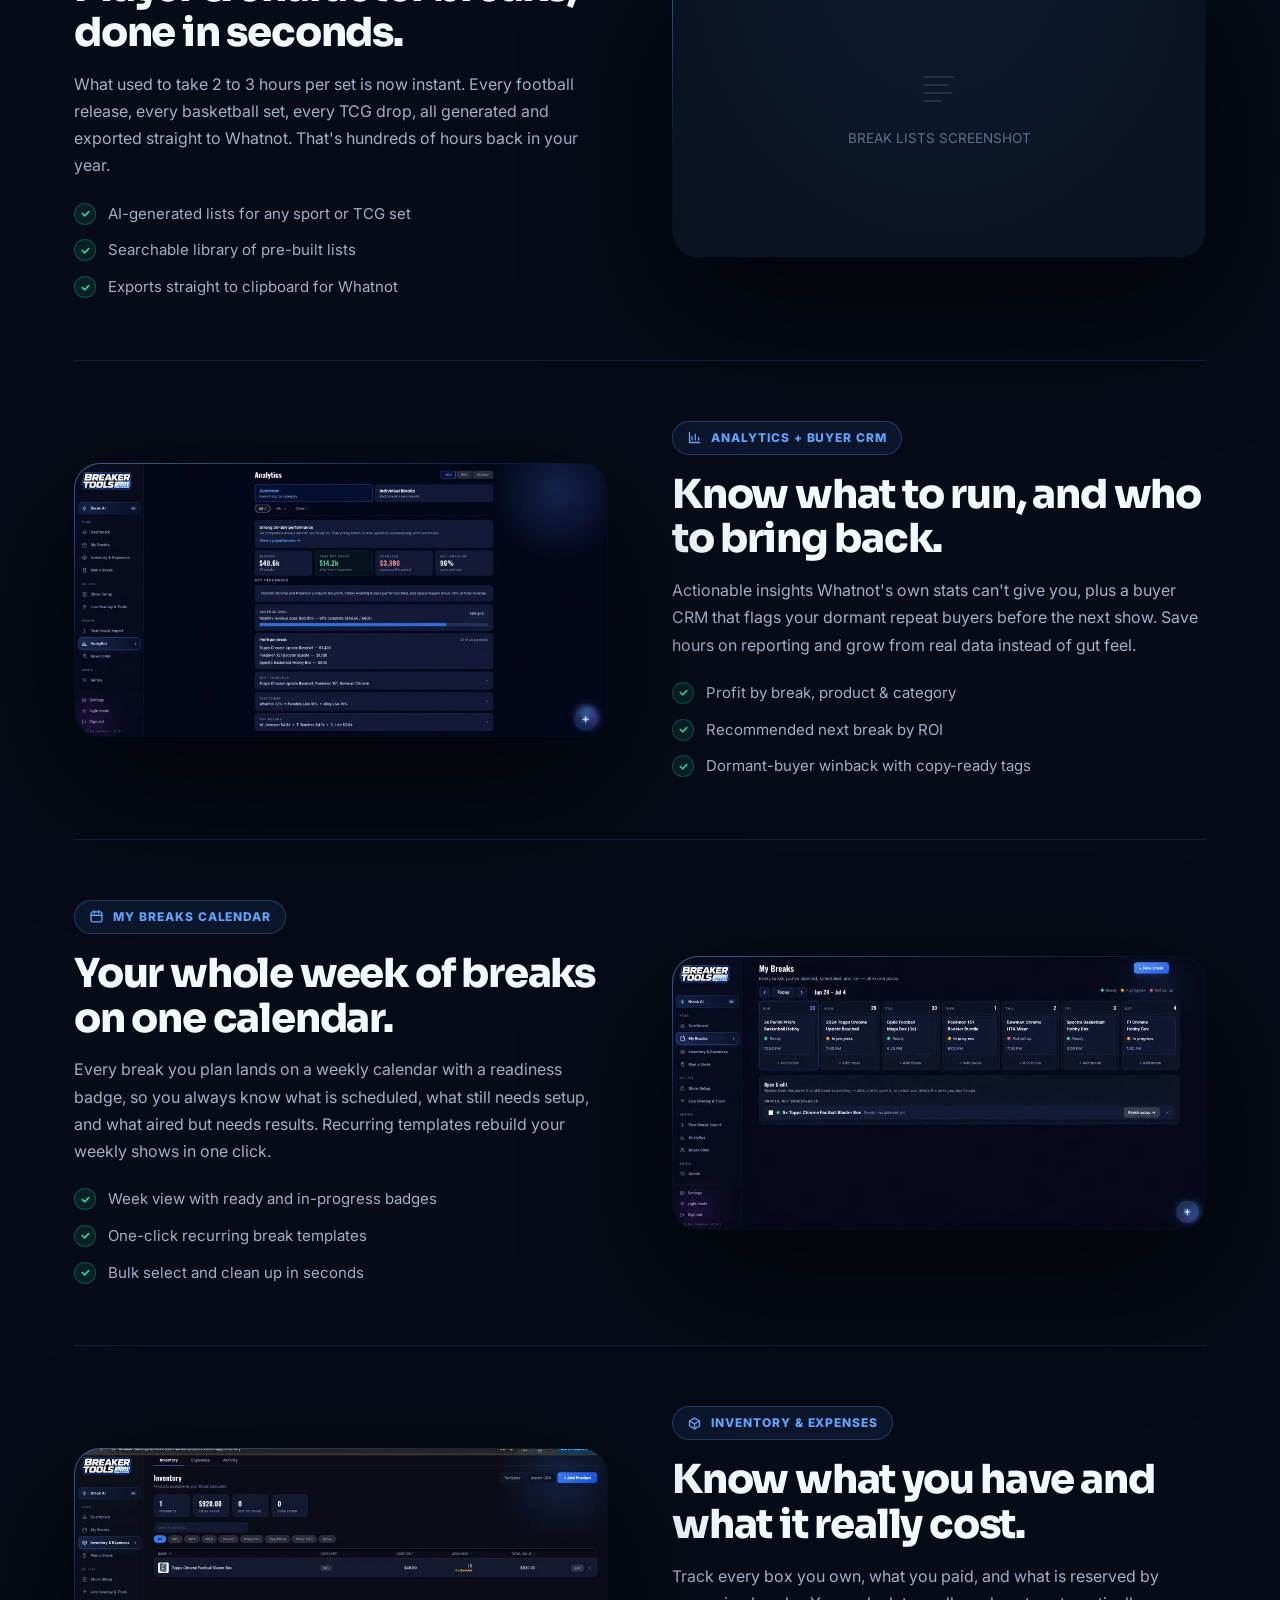
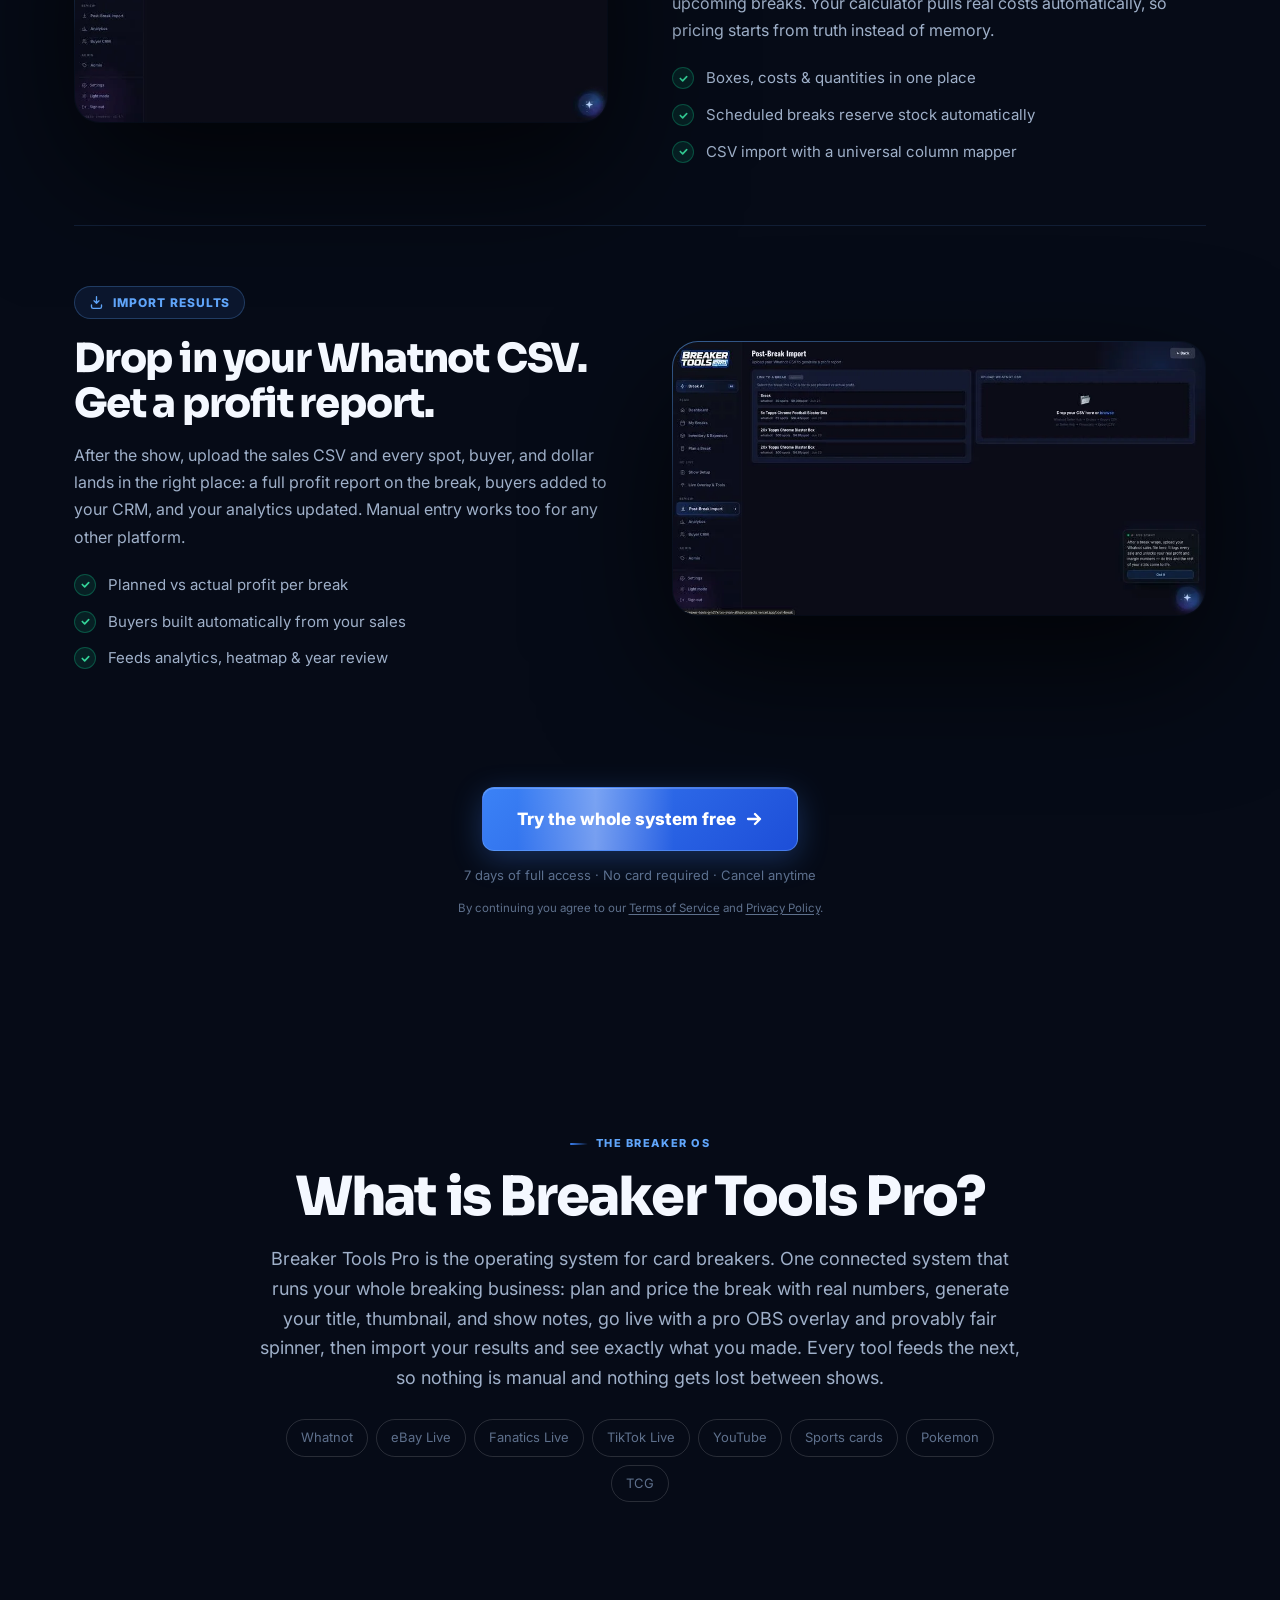
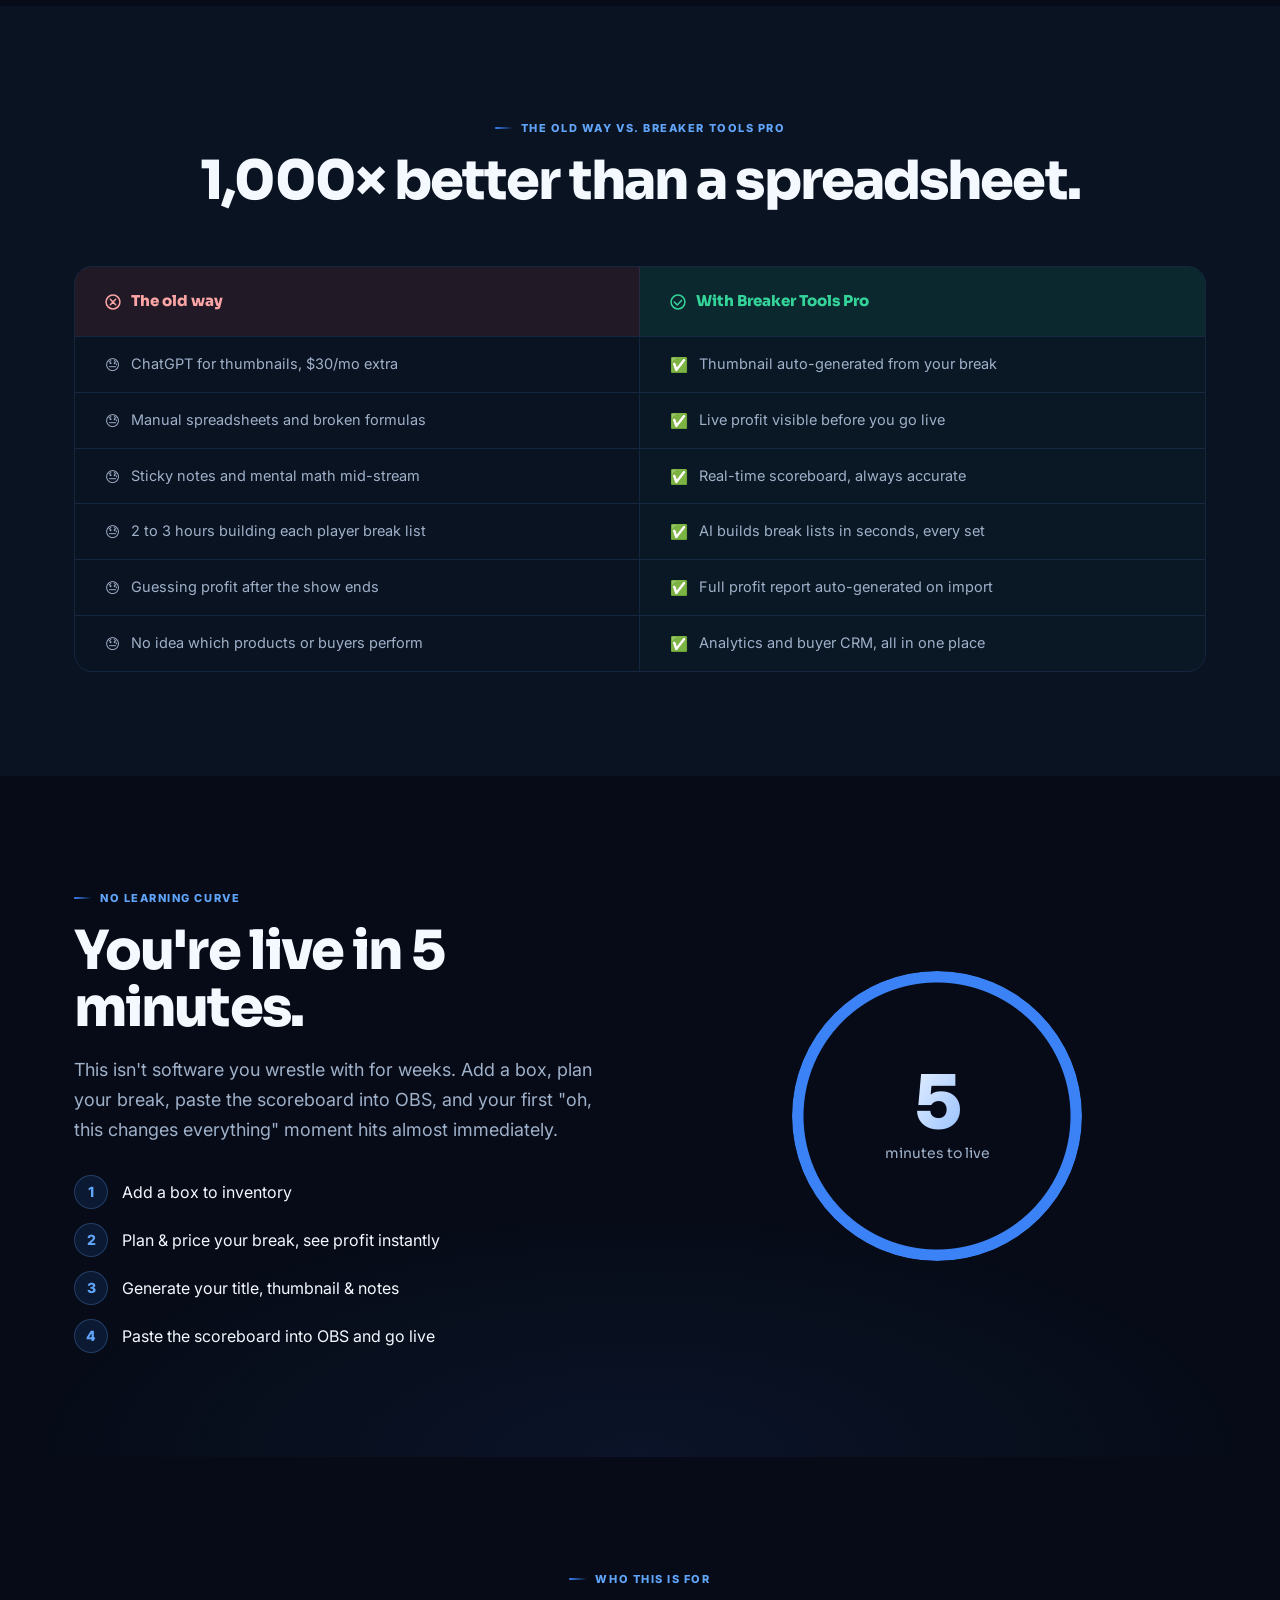
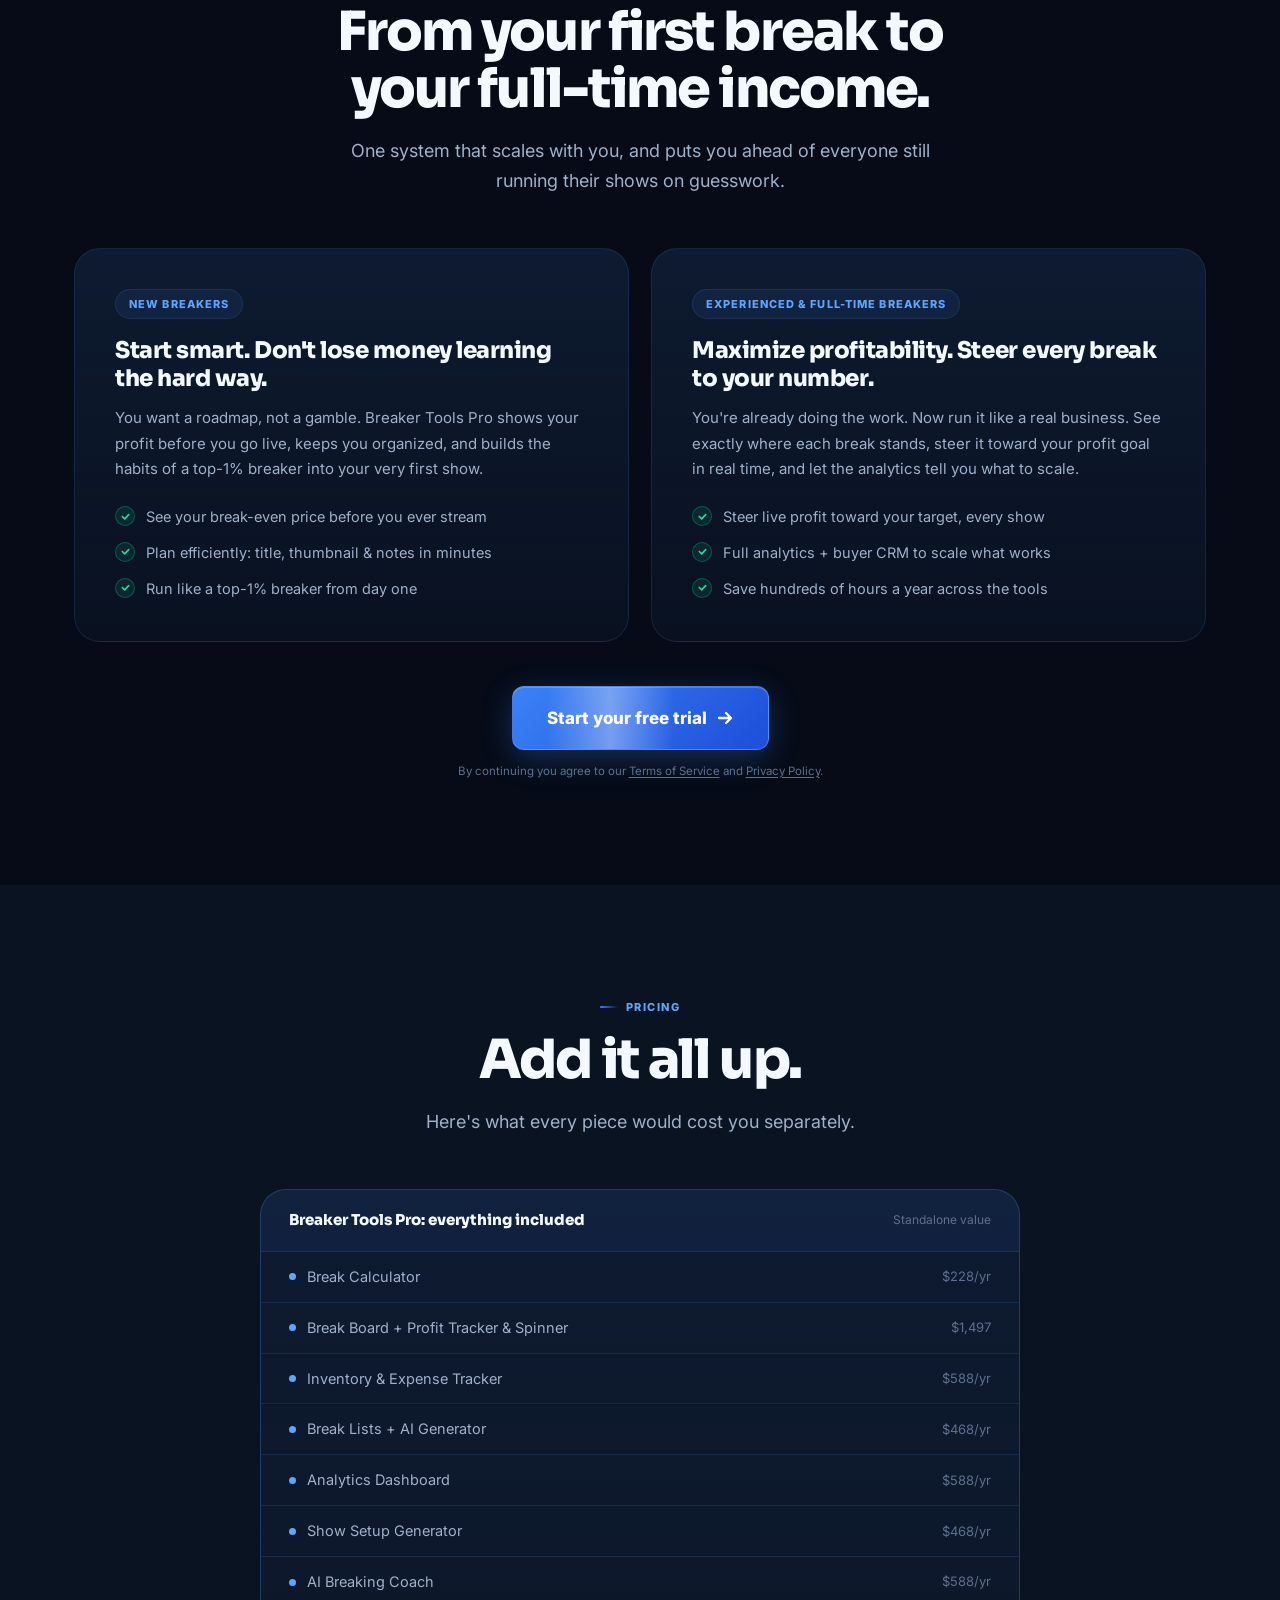
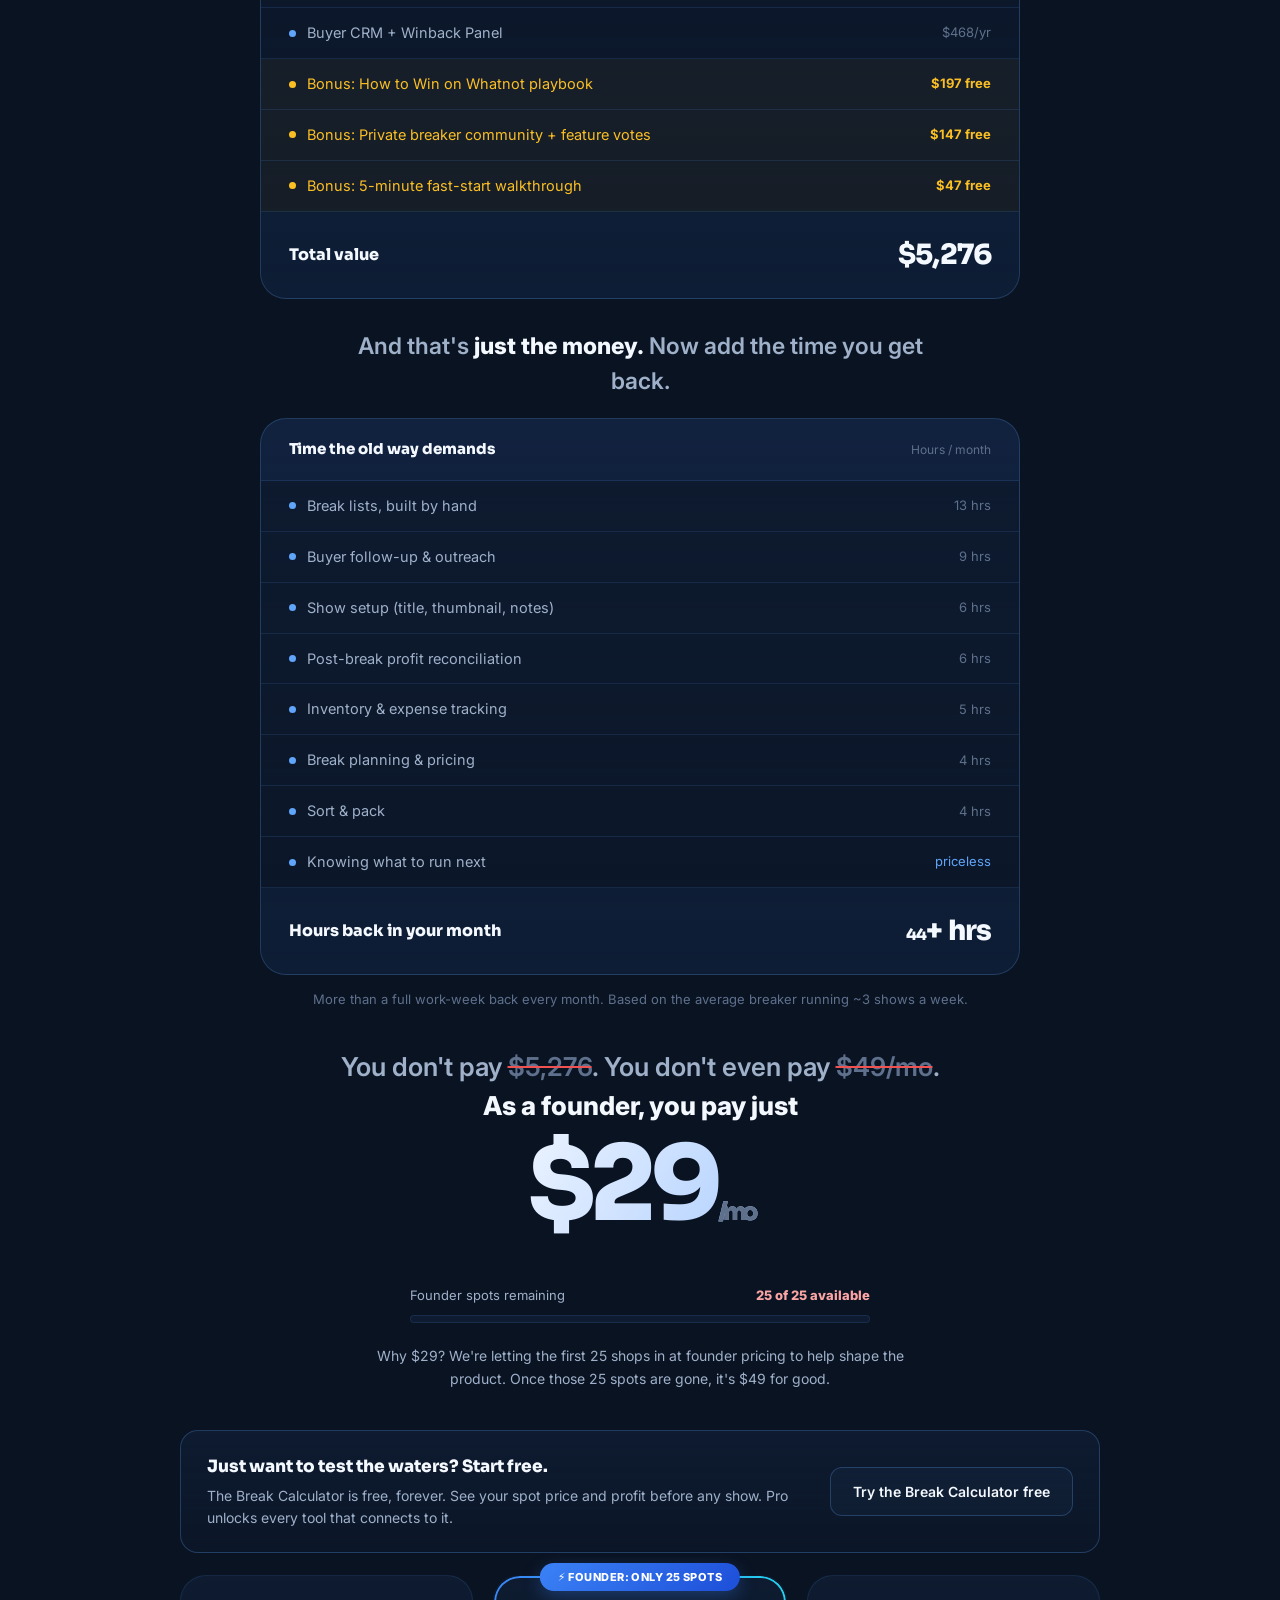
==== commit 2ccf259b: "Free trial: 14 days -> 7 days across the marketing site Updated every trial mention on the landing p" ====
--- a/public/index.html
+++ b/public/index.html
@@ -424,7 +424,7 @@
       <a href="/break-calculator" class="btn-outline btn-lg">Try the Break Calculator free</a>
     </div>
     <div class="hero-note">
-      <span><svg width="14" height="14" viewBox="0 0 14 14" fill="none" aria-hidden="true"><path d="M3 7.5l2.5 2.5L11 4" stroke="currentColor" stroke-width="1.8" stroke-linecap="round" stroke-linejoin="round"/></svg> 14-day free trial</span>
+      <span><svg width="14" height="14" viewBox="0 0 14 14" fill="none" aria-hidden="true"><path d="M3 7.5l2.5 2.5L11 4" stroke="currentColor" stroke-width="1.8" stroke-linecap="round" stroke-linejoin="round"/></svg> 7-day free trial</span>
       <span><svg width="14" height="14" viewBox="0 0 14 14" fill="none" aria-hidden="true"><path d="M3 7.5l2.5 2.5L11 4" stroke="currentColor" stroke-width="1.8" stroke-linecap="round" stroke-linejoin="round"/></svg> Zero Risk Guarantee</span>
       <span><svg width="14" height="14" viewBox="0 0 14 14" fill="none" aria-hidden="true"><path d="M3 7.5l2.5 2.5L11 4" stroke="currentColor" stroke-width="1.8" stroke-linecap="round" stroke-linejoin="round"/></svg> Cancel anytime</span>
     </div>
@@ -666,7 +666,7 @@
 
     <div class="center reveal" style="margin-top:56px">
       <a href="https://app.breakertools.pro/login?signup=1" class="btn-primary btn-lg">Try the whole system free<svg width="18" height="18" viewBox="0 0 18 18" fill="none" aria-hidden="true"><path d="M3 9h12M10 4l5 5-5 5" stroke="currentColor" stroke-width="2.3" stroke-linecap="round" stroke-linejoin="round"/></svg></a>
-      <p style="font-size:13px;color:var(--text-3);margin-top:14px">14 days of full access · No card required · Cancel anytime</p>
+      <p style="font-size:13px;color:var(--text-3);margin-top:14px">7 days of full access · No card required · Cancel anytime</p>
       <p class="consent-fine">By continuing you agree to our <a href="https://app.breakertools.pro/terms" target="_blank" rel="noopener noreferrer">Terms of Service</a> and <a href="https://app.breakertools.pro/privacy" target="_blank" rel="noopener noreferrer">Privacy Policy</a>.</p>
     </div>
   </div>
@@ -835,7 +835,7 @@
       <div class="pcard reveal">
         <div class="pc-lbl">Monthly</div><div class="pc-price"><span class="pc-amt">$49</span><span class="pc-per">/mo</span></div>
         <div class="pc-note">Billed monthly · Full Pro access</div>
-        <a href="https://app.breakertools.pro/login?signup=1" class="pc-cta btn-outline">Start 14-day free trial</a>
+        <a href="https://app.breakertools.pro/login?signup=1" class="pc-cta btn-outline">Start 7-day free trial</a>
         <p class="pc-fine">Free trial first, no card required</p>
       </div>
       <div class="pcard feat reveal rd-1">
@@ -848,7 +848,7 @@
       <div class="pcard reveal rd-2">
         <div class="pc-lbl">Premiere Annual</div><div class="pc-price"><span class="pc-amt">$399</span><span class="pc-per">/yr</span></div>
         <div class="pc-note">Save $189/yr · Full Pro access</div>
-        <a href="https://app.breakertools.pro/login?signup=1" class="pc-cta btn-outline">Start 14-day free trial</a>
+        <a href="https://app.breakertools.pro/login?signup=1" class="pc-cta btn-outline">Start 7-day free trial</a>
         <p class="pc-fine">Free trial first, no card required</p>
       </div>
     </div>
@@ -909,8 +909,8 @@
       <div class="faq-item"><div class="faq-q" role="button" tabindex="0" aria-expanded="false">Is the $1 start actually safe with this tool?<svg class="faq-chevron" viewBox="0 0 20 20" fill="currentColor" aria-hidden="true"><path d="M5 7l5 5 5-5"/></svg></div><div class="faq-a">That's exactly what Breaker Tools Pro is built for. You see your break-even price before you go live, and your live profit updates on the scoreboard in real time so you can steer at every moment. The tools de-risk the $1 start so the room sets fair value, and you always know where you stand.</div></div>
       <div class="faq-item"><div class="faq-q" role="button" tabindex="0" aria-expanded="false">What does the AI assistant actually know?<svg class="faq-chevron" viewBox="0 0 20 20" fill="currentColor" aria-hidden="true"><path d="M5 7l5 5 5-5"/></svg></div><div class="faq-a">Two things: your own break and sales data, and strategies analyzed from the top 1% of Whatnot breaking shops. Ask it for a pricing read, help diagnosing a losing break, a show-note draft, or anything about your business. It's live on every page.</div></div>
       <div class="faq-item"><div class="faq-q" role="button" tabindex="0" aria-expanded="false">Do you take a cut of my sales?<svg class="faq-chevron" viewBox="0 0 20 20" fill="currentColor" aria-hidden="true"><path d="M5 7l5 5 5-5"/></svg></div><div class="faq-a">No. Breaker Tools Pro is a flat monthly subscription. You keep 100% of what you make on every break. We never touch your sales.</div></div>
-      <div class="faq-item"><div class="faq-q" role="button" tabindex="0" aria-expanded="false">Do I really not need a card to try it?<svg class="faq-chevron" viewBox="0 0 20 20" fill="currentColor" aria-hidden="true"><path d="M5 7l5 5 5-5"/></svg></div><div class="faq-a">Correct. You get 14 days of full access the moment you sign up, with no card required and no automatic charge. You only enter payment if you decide to keep going after the trial.</div></div>
-      <div class="faq-item"><div class="faq-q" role="button" tabindex="0" aria-expanded="false">What's the difference between the free trial and founder pricing?<svg class="faq-chevron" viewBox="0 0 20 20" fill="currentColor" aria-hidden="true"><path d="M5 7l5 5 5-5"/></svg></div><div class="faq-a">Everyone gets full Pro access free for 14 days the moment they sign up, no card required. When you are ready, grab a founder spot to lock in $29/month for as long as you stay subscribed. Once the 25 founder spots are gone, the price is $49/month permanently.</div></div>
+      <div class="faq-item"><div class="faq-q" role="button" tabindex="0" aria-expanded="false">Do I really not need a card to try it?<svg class="faq-chevron" viewBox="0 0 20 20" fill="currentColor" aria-hidden="true"><path d="M5 7l5 5 5-5"/></svg></div><div class="faq-a">Correct. You get 7 days of full access the moment you sign up, with no card required and no automatic charge. You only enter payment if you decide to keep going after the trial.</div></div>
+      <div class="faq-item"><div class="faq-q" role="button" tabindex="0" aria-expanded="false">What's the difference between the free trial and founder pricing?<svg class="faq-chevron" viewBox="0 0 20 20" fill="currentColor" aria-hidden="true"><path d="M5 7l5 5 5-5"/></svg></div><div class="faq-a">Everyone gets full Pro access free for 7 days the moment they sign up, no card required. When you are ready, grab a founder spot to lock in $29/month for as long as you stay subscribed. Once the 25 founder spots are gone, the price is $49/month permanently.</div></div>
       <div class="faq-item"><div class="faq-q" role="button" tabindex="0" aria-expanded="false">What if it doesn't work for me?<svg class="faq-chevron" viewBox="0 0 20 20" fill="currentColor" aria-hidden="true"><path d="M5 7l5 5 5-5"/></svg></div><div class="faq-a">No contract and no commitment, you can cancel anytime in one click. And every plan has a full 30-day money back guarantee, no questions asked, processed within 24 hours. You keep the How to Win on Whatnot playbook regardless. We take on all the risk. That's the Zero Risk Guarantee.</div></div>
     </div>
   </div>
@@ -926,7 +926,7 @@
       <a href="https://app.breakertools.pro/login?signup=1" class="btn-primary btn-lg">Start your free trial<svg width="18" height="18" viewBox="0 0 18 18" fill="none" aria-hidden="true"><path d="M3 9h12M10 4l5 5-5 5" stroke="currentColor" stroke-width="2.3" stroke-linecap="round" stroke-linejoin="round"/></svg></a>
       <a href="https://app.breakertools.pro/login?signup=1" class="btn-outline btn-lg">Claim a founder spot</a>
     </div>
-    <div class="hero-note" style="justify-content:center"><span>14-day free trial</span><span>·</span><span>Zero Risk Guarantee</span><span>·</span><span>Cancel anytime</span></div>
+    <div class="hero-note" style="justify-content:center"><span>7-day free trial</span><span>·</span><span>Zero Risk Guarantee</span><span>·</span><span>Cancel anytime</span></div>
     <p class="consent-fine">By continuing you agree to our <a href="https://app.breakertools.pro/terms" target="_blank" rel="noopener noreferrer">Terms of Service</a> and <a href="https://app.breakertools.pro/privacy" target="_blank" rel="noopener noreferrer">Privacy Policy</a>.</p>
   </div></div>
 </section>
